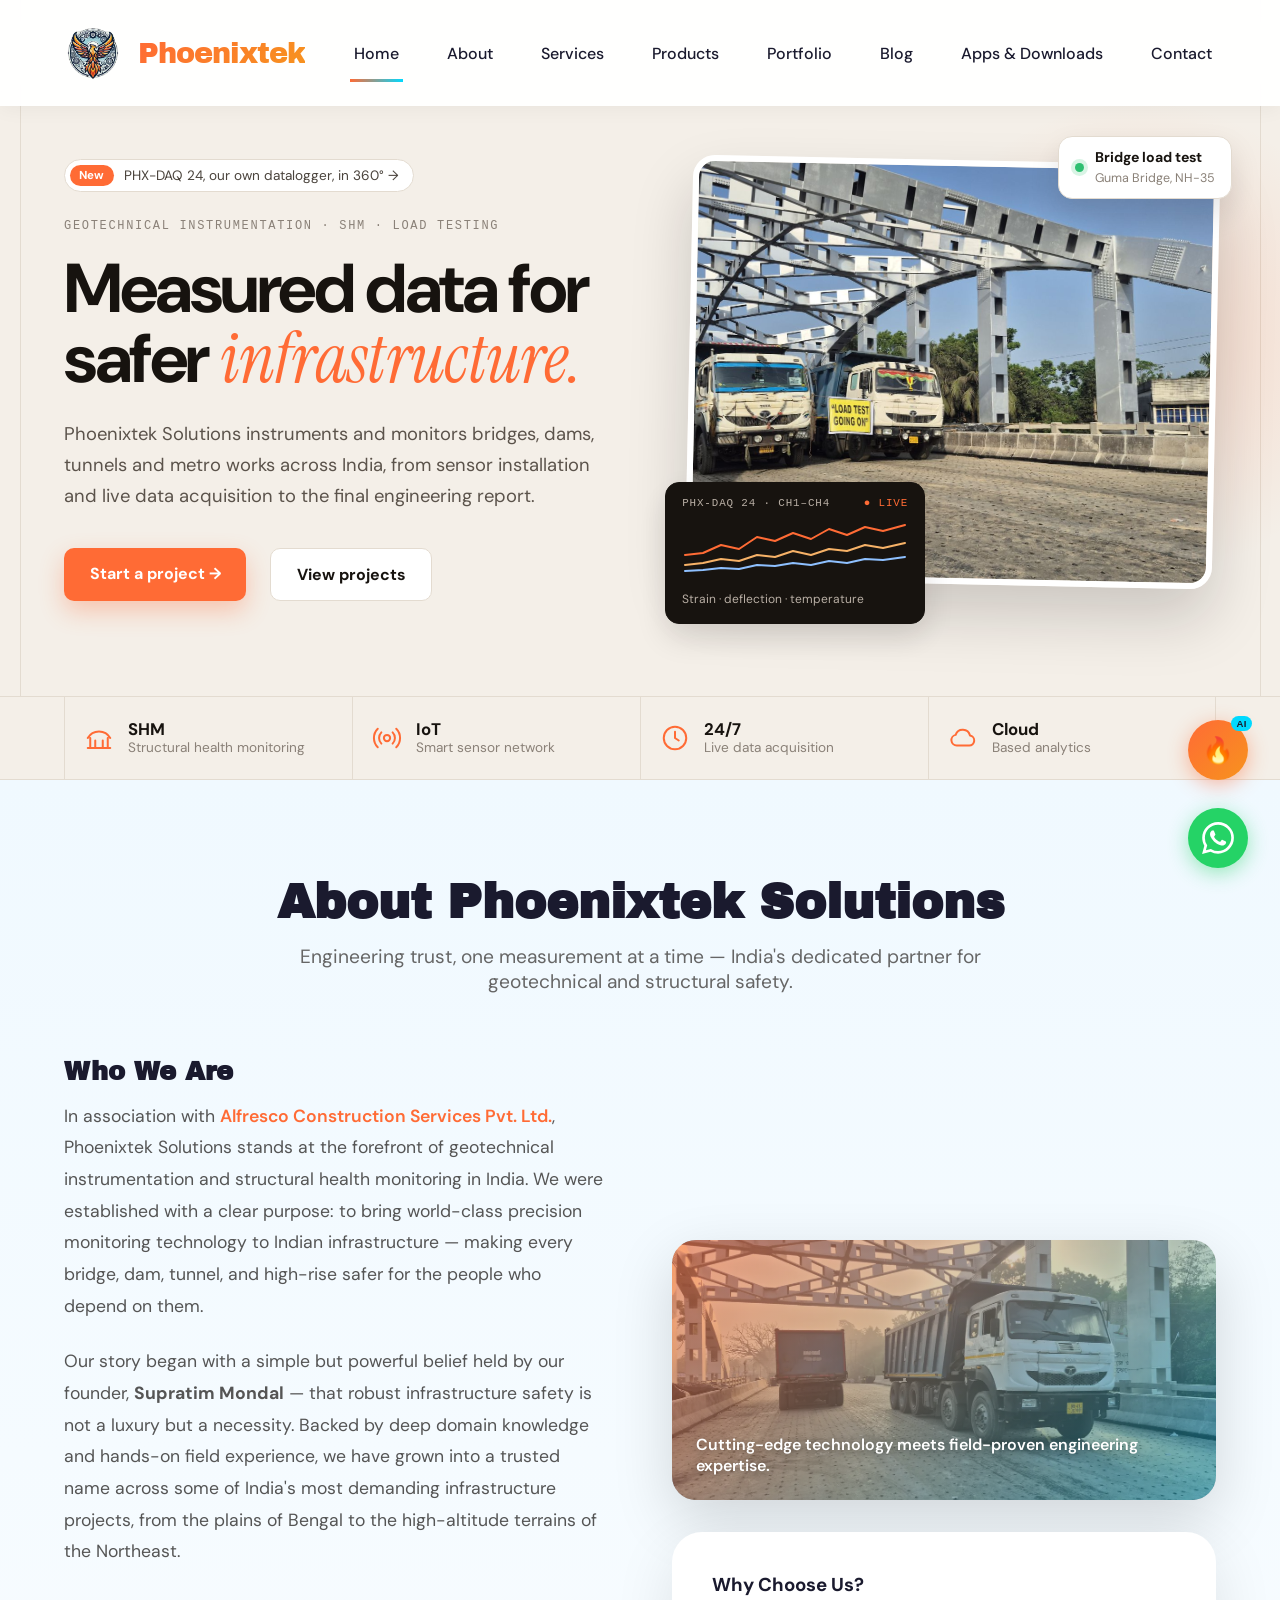
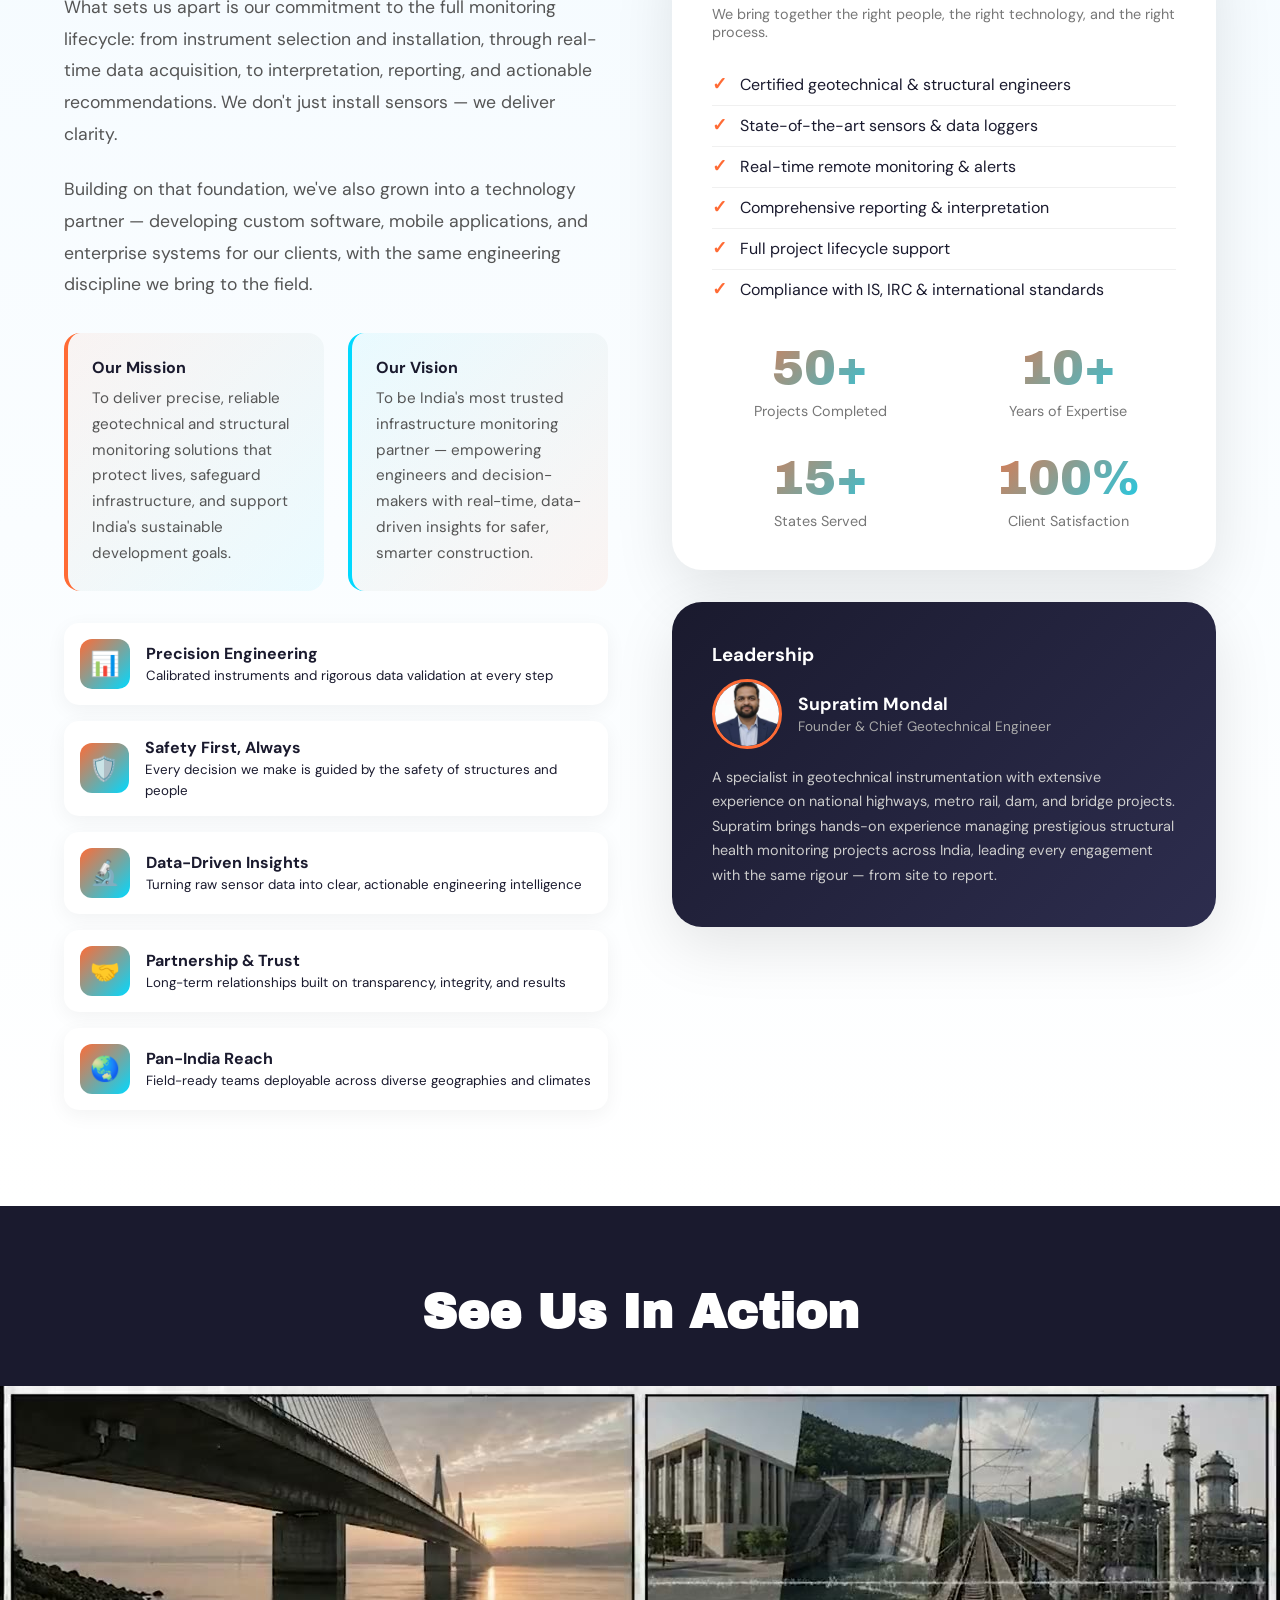
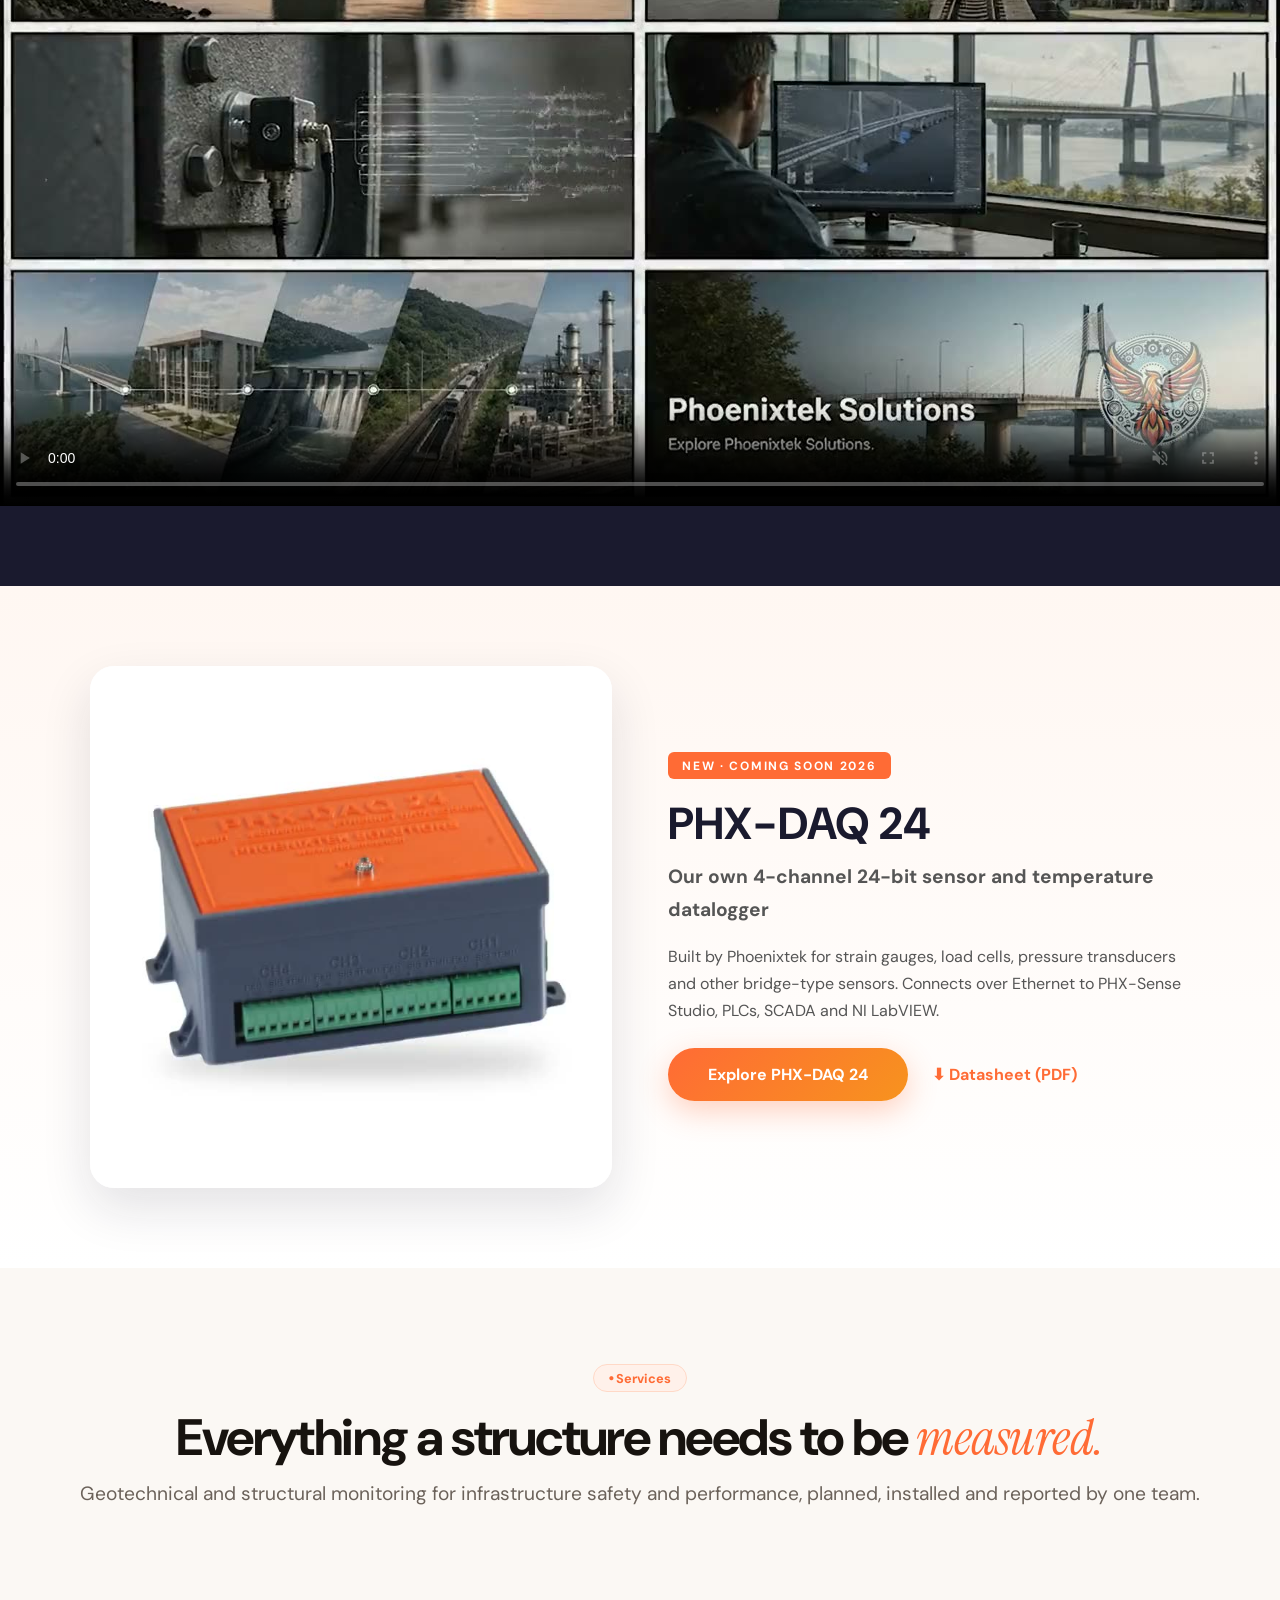
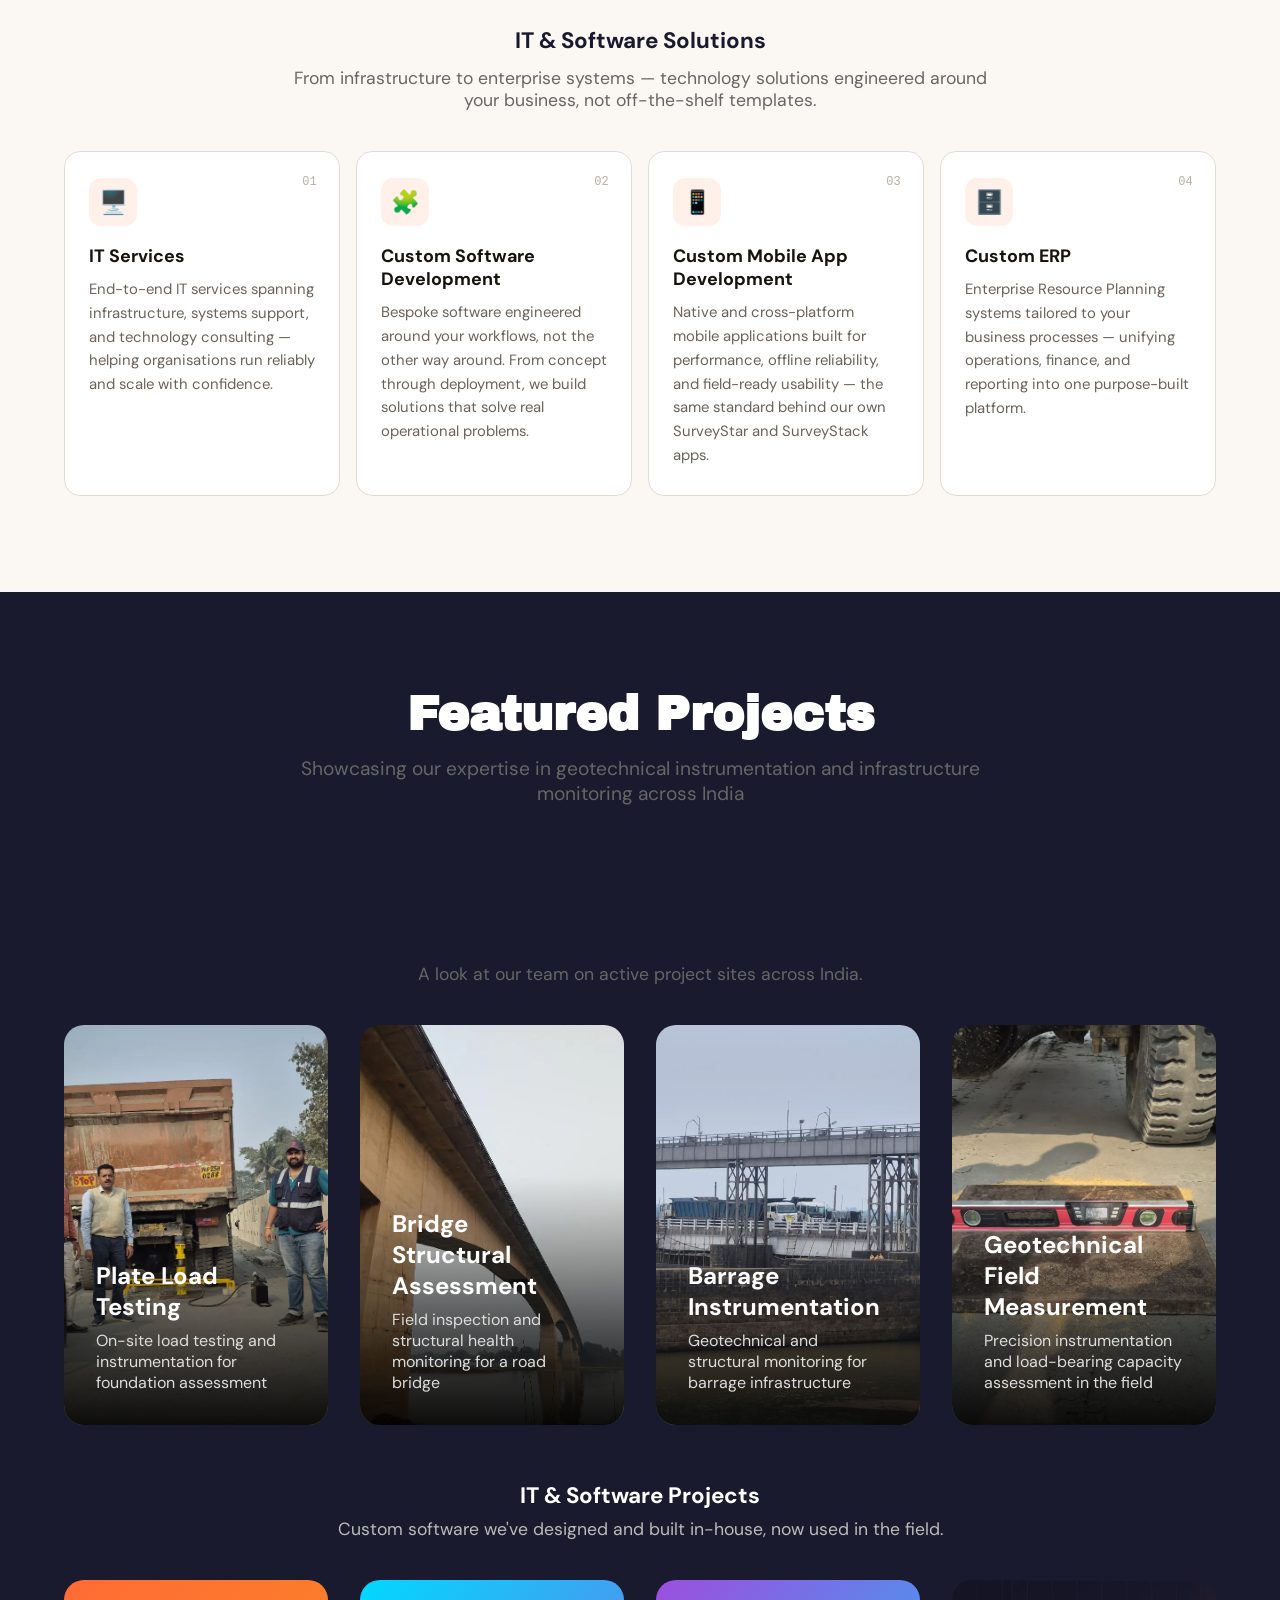
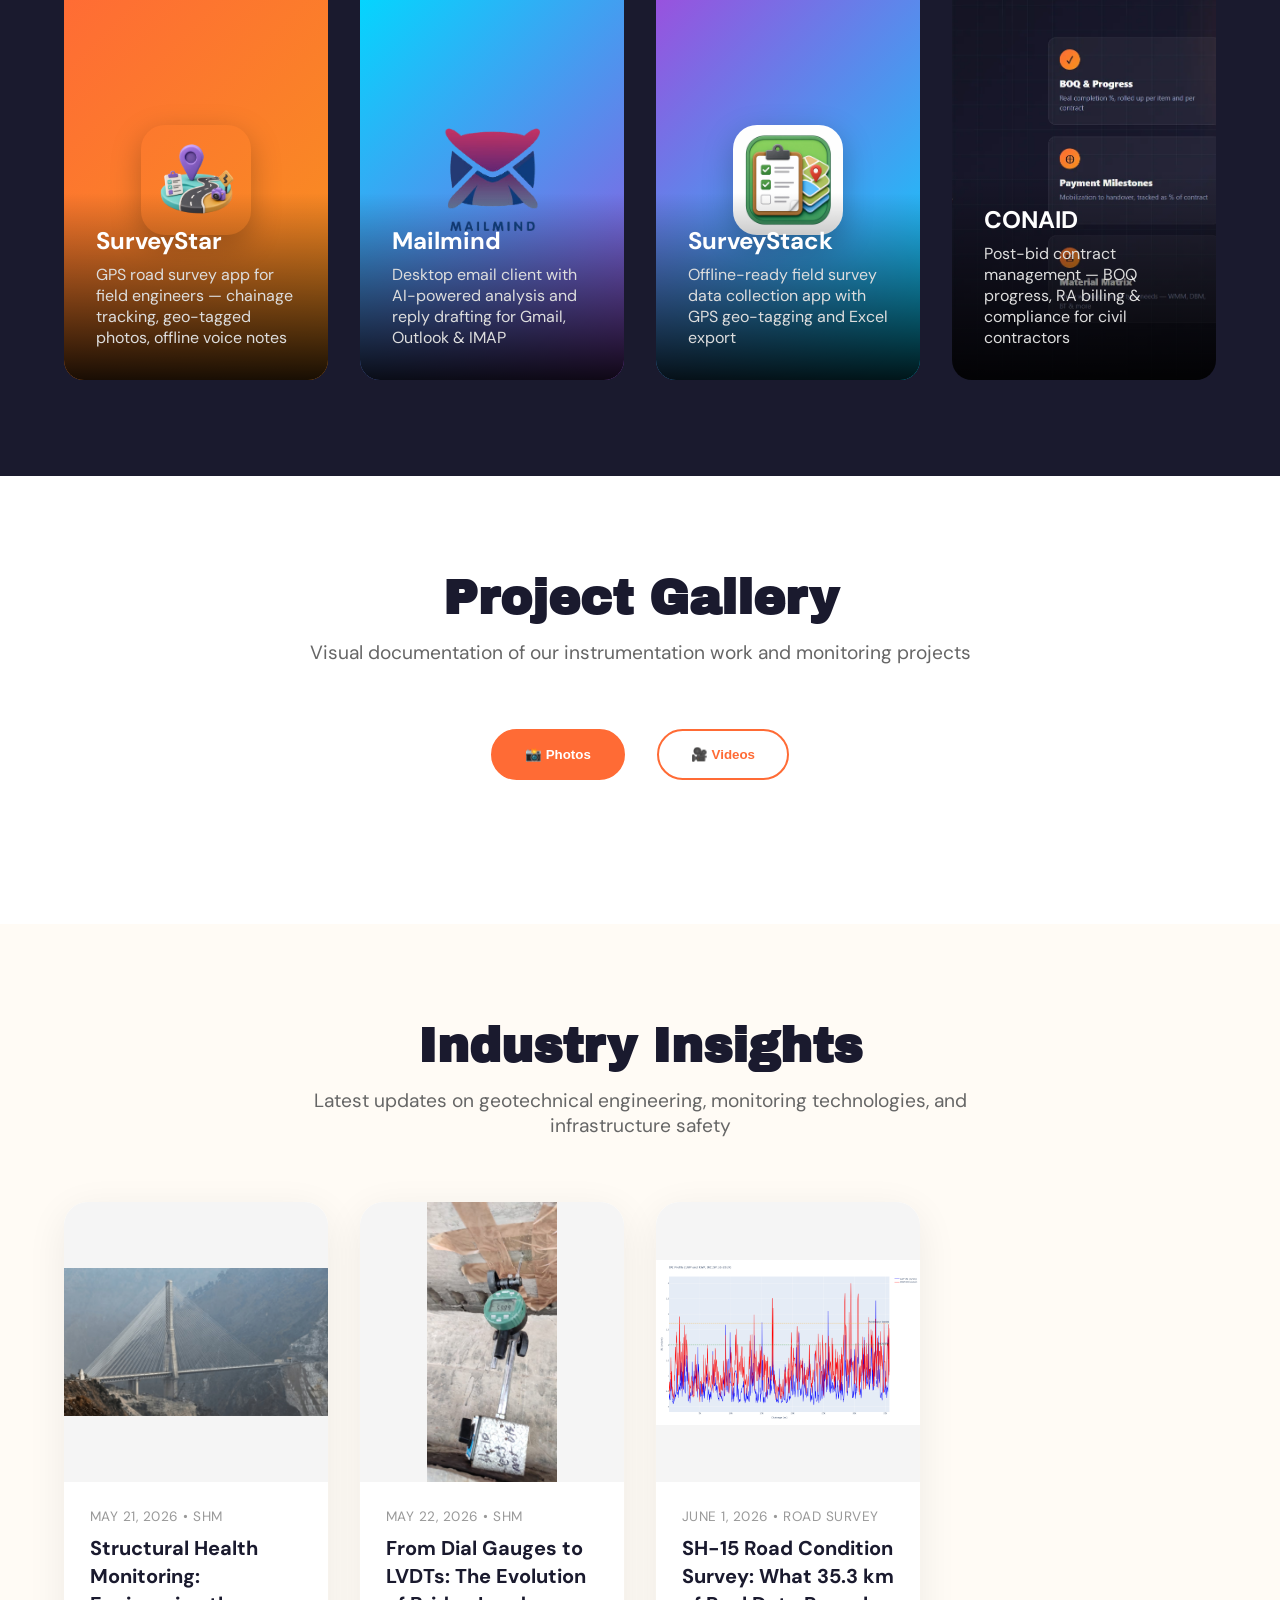
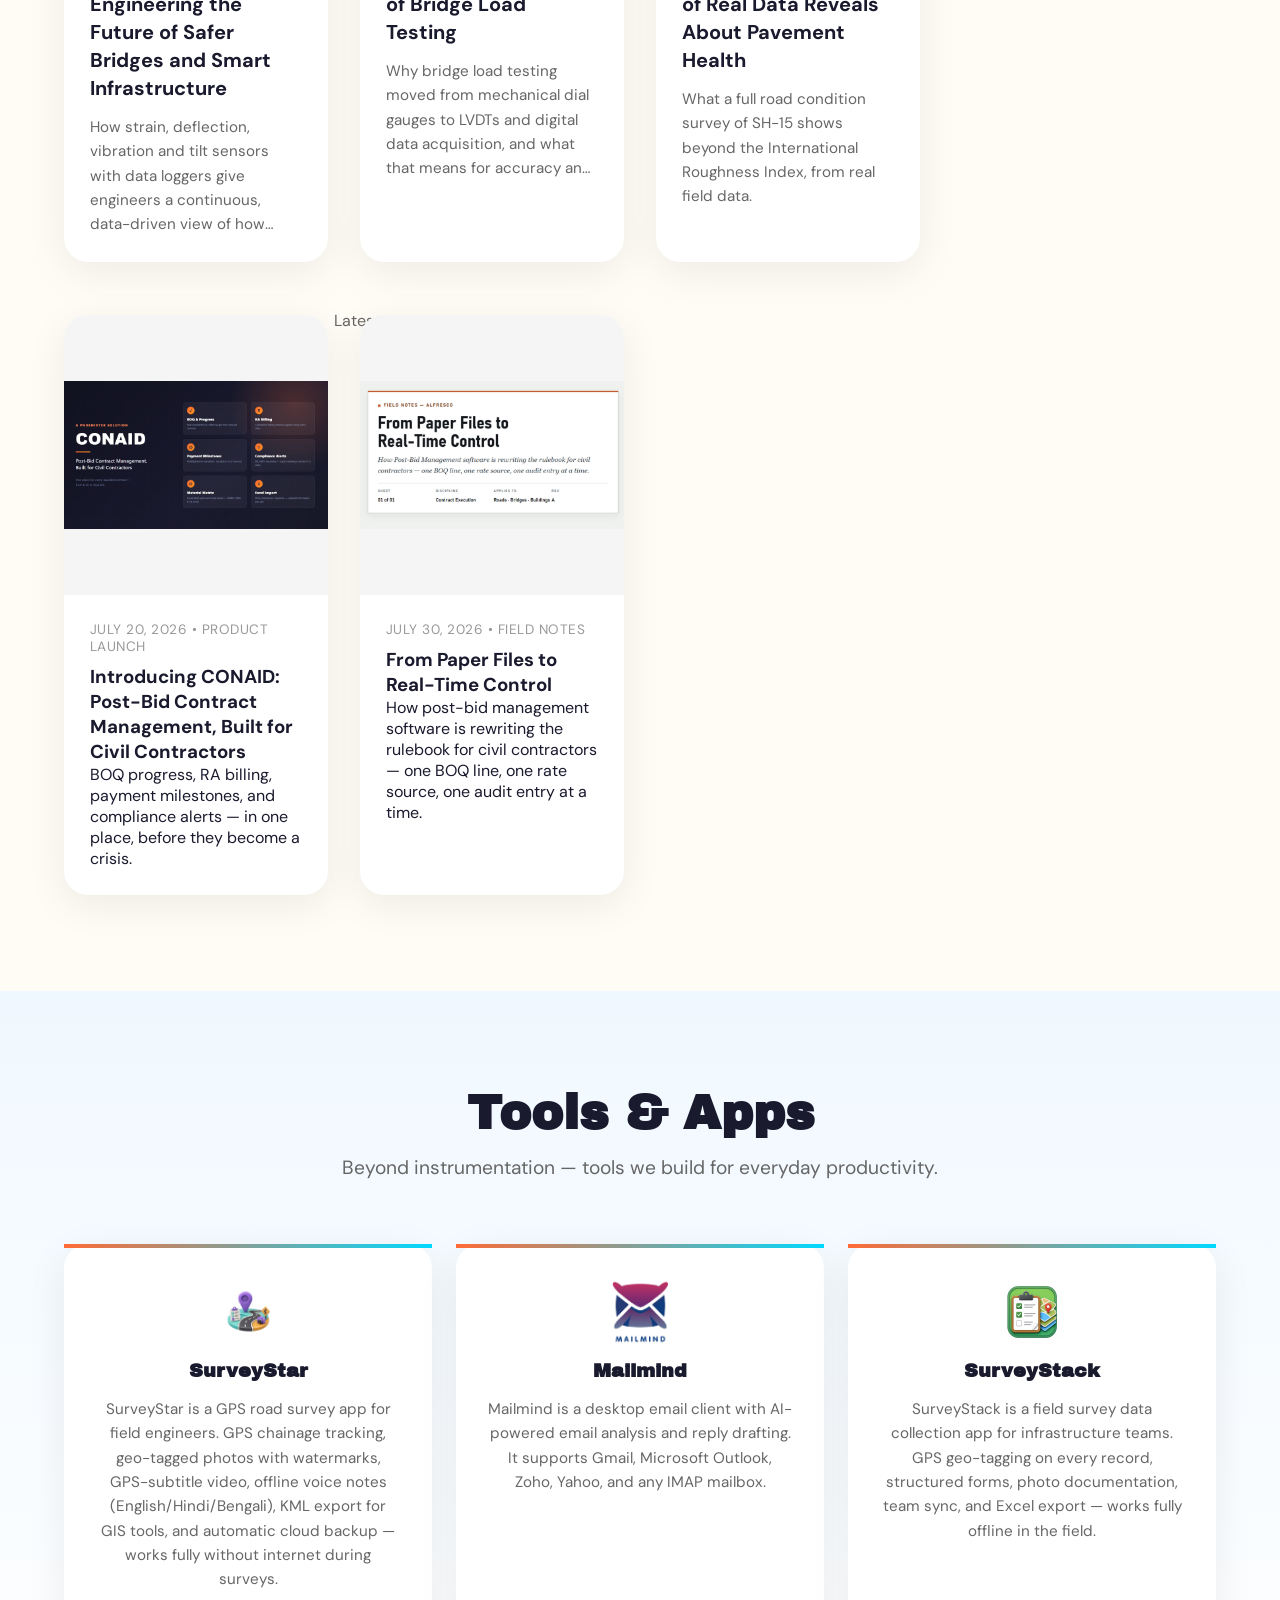
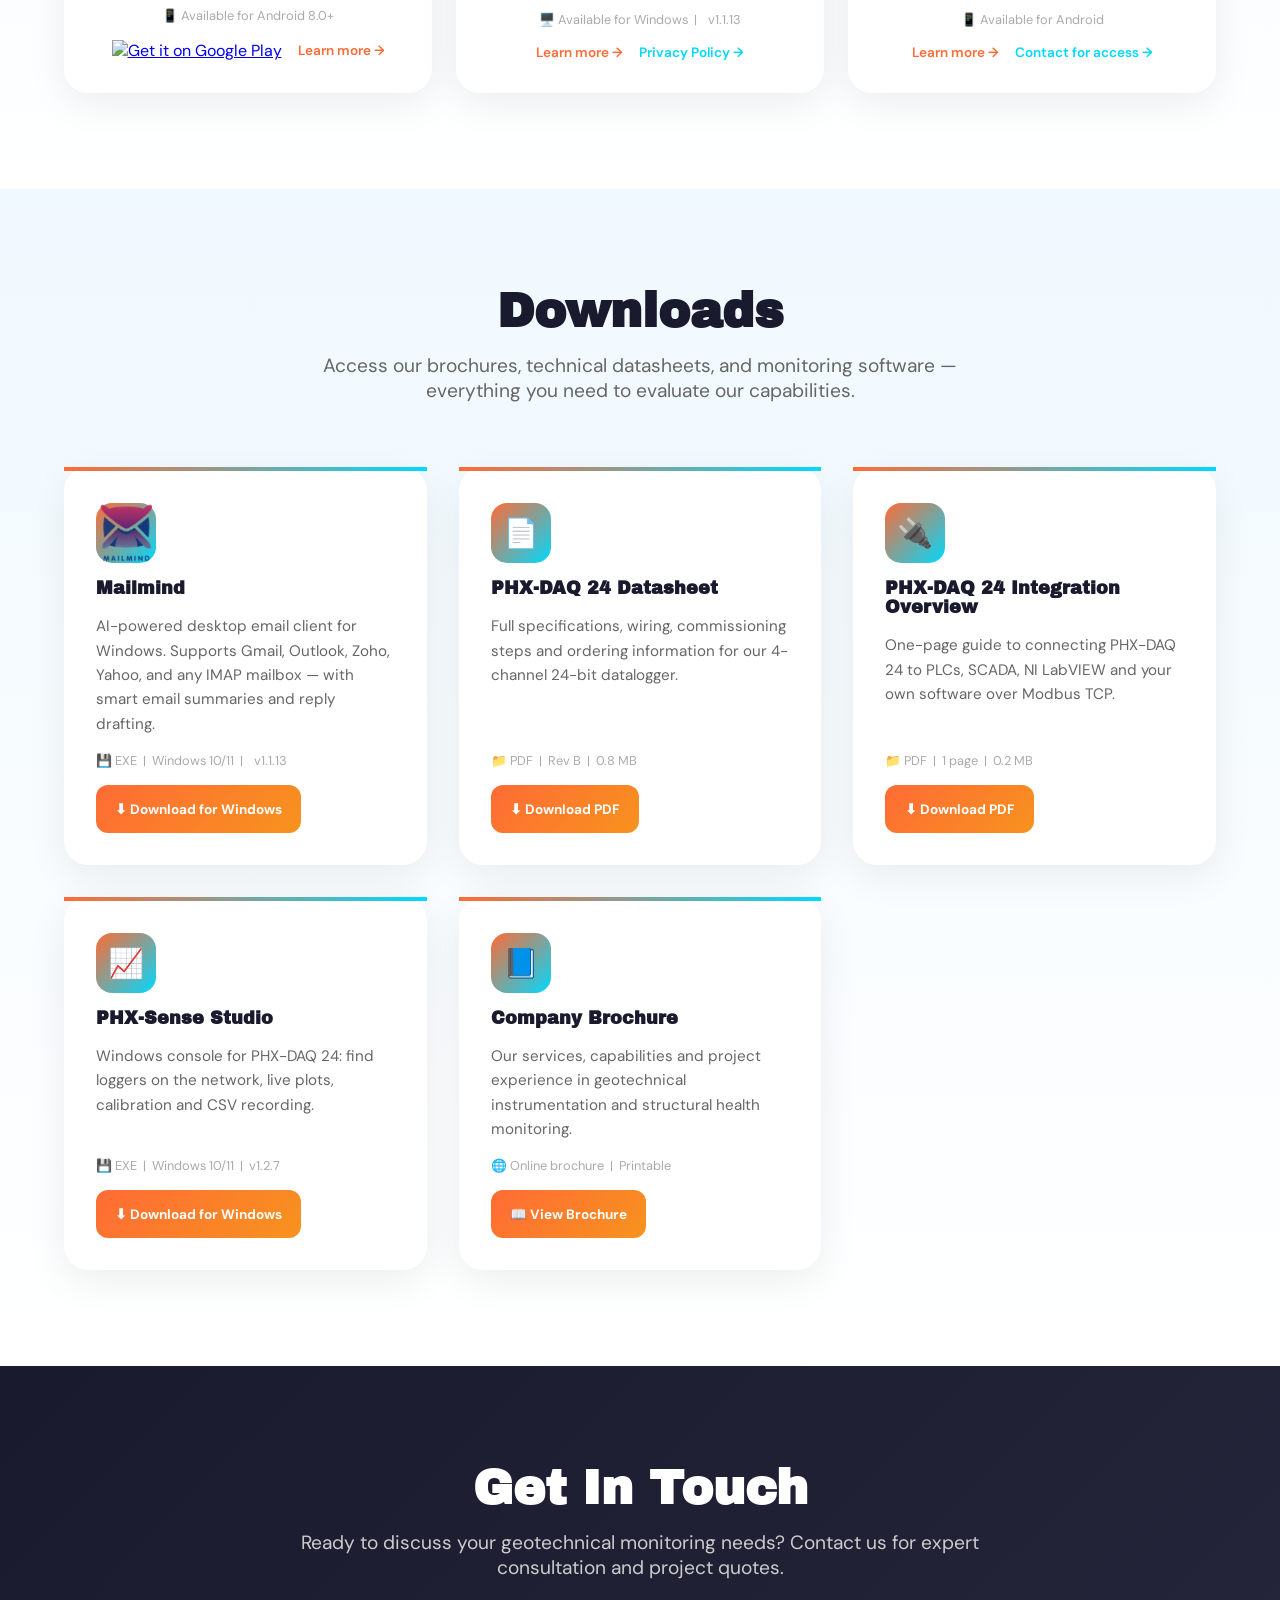
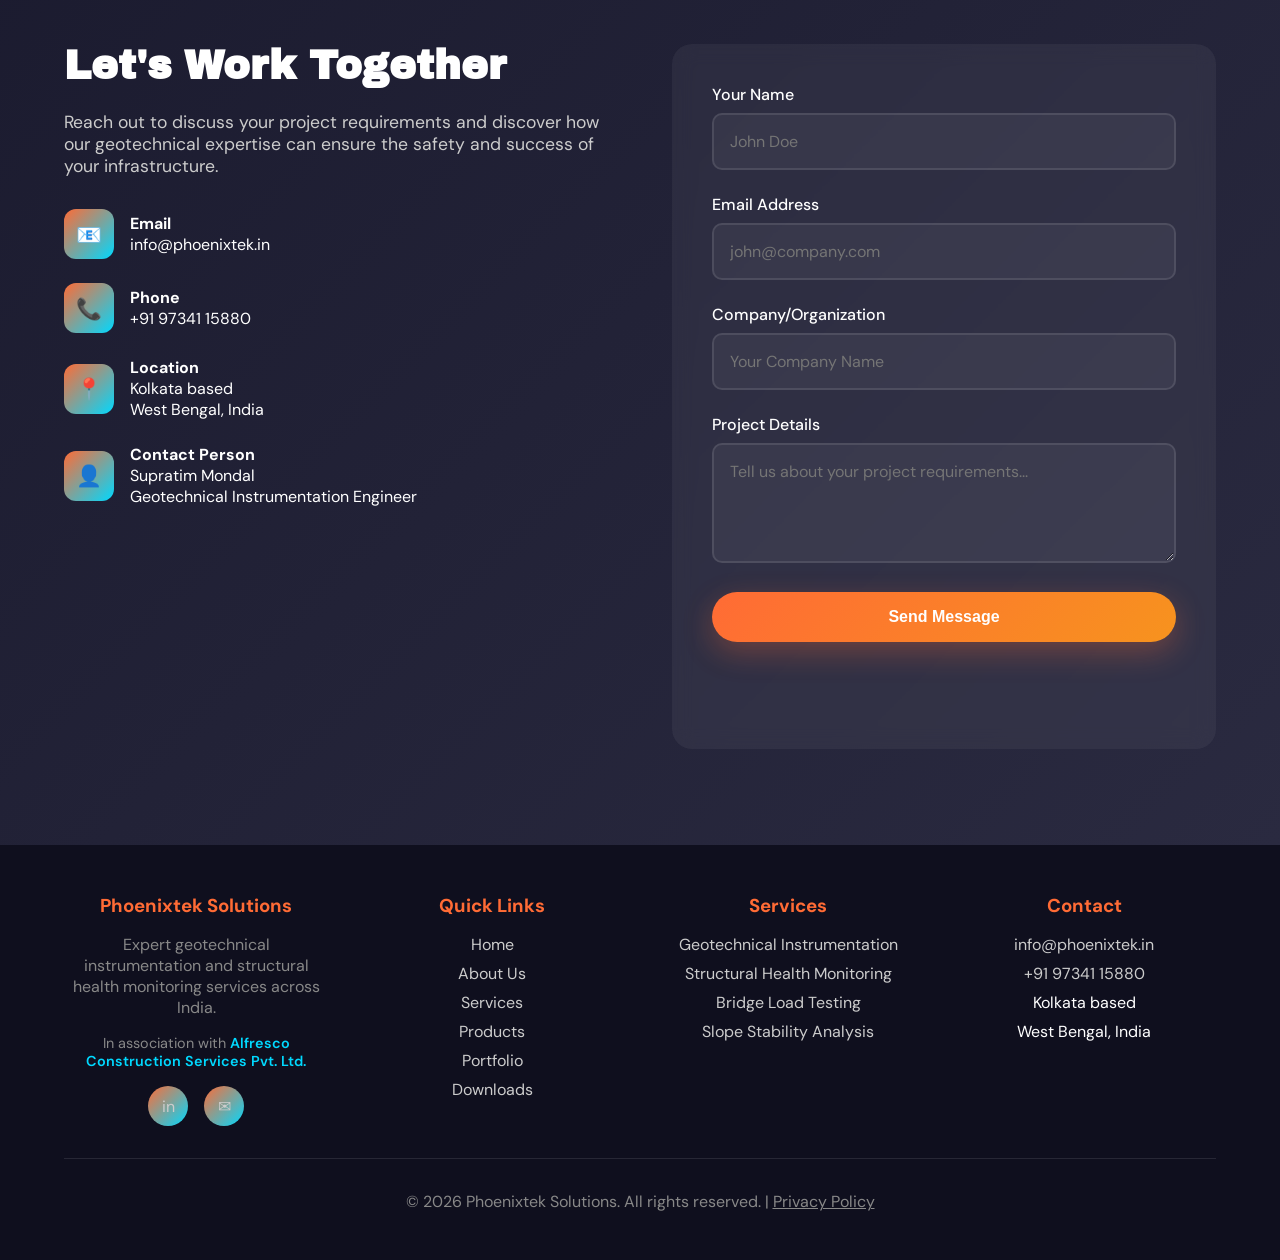
==== index.html @ 7f7ce963 "Redesign homepage hero, trust strip and services (warm drafting-sheet look) Co-Authored-By: Claude O" ====
<!DOCTYPE html>
<html lang="en">
<head>
    <meta charset="UTF-8">
    <meta name="viewport" content="width=device-width, initial-scale=1.0">
    <title>Phoenixtek Solutions | Structural Health Monitoring & Geotechnical Instrumentation, Kolkata</title>

    <!-- Favicon -->
    <link rel="icon" type="image/x-icon" href="favicon.ico">
    <link rel="icon" type="image/png" sizes="32x32" href="favicon-32x32.png">
    <link rel="icon" type="image/png" sizes="16x16" href="favicon-16x16.png">
    <link rel="apple-touch-icon" sizes="180x180" href="apple-touch-icon.png">
    <link rel="manifest" href="site.webmanifest">
    <meta name="theme-color" content="#FF6B35">

    <!-- SEO: Core -->
    <meta name="description" content="Phoenixtek Solutions — geotechnical instrumentation, structural health monitoring, bridge load testing & metro rail monitoring across India. West Bengal-based.">
    <meta name="keywords" content="geotechnical instrumentation, structural health monitoring, SHM, bridge load testing, metro rail monitoring, geotechnical services India, bridge monitoring West Bengal, instrumentation company India, Phoenixtek Solutions">
    <meta name="author" content="Phoenixtek Solutions">
    <meta name="robots" content="index, follow">
    <link rel="canonical" href="https://phoenixtek.in/">

    <!-- SEO: Geo (Local Business) -->
    <meta name="geo.region" content="IN-WB">
    <meta name="geo.placename" content="Diamond Harbour, West Bengal, India">

    <!-- SEO: Open Graph (WhatsApp, Facebook, LinkedIn previews) -->
    <meta property="og:type" content="website">
    <meta property="og:title" content="Phoenixtek Solutions - Geotechnical Instrumentation & Structural Health Monitoring">
    <meta property="og:description" content="Expert geotechnical instrumentation and structural health monitoring services for bridges, metro rails, and infrastructure across India.">
    <meta property="og:url" content="https://phoenixtek.in/">
    <meta property="og:image" content="https://phoenixtek.in/images/og-home.jpg">
    <meta property="og:image:width" content="1200">
    <meta property="og:image:height" content="630">
    <meta property="og:locale" content="en_IN">
    <meta property="og:site_name" content="Phoenixtek Solutions">

    <!-- SEO: Twitter Card -->
    <meta name="twitter:card" content="summary_large_image">
    <meta name="twitter:title" content="Phoenixtek Solutions - Geotechnical & Structural Monitoring">
    <meta name="twitter:description" content="Expert geotechnical instrumentation and structural health monitoring services across India.">
    <meta name="twitter:image" content="https://phoenixtek.in/images/og-home.jpg">

    <!-- SEO: Schema.org Local Business (Google Knowledge Panel) -->
    <script type="application/ld+json">
    {
      "@context": "https://schema.org",
      "@type": "ProfessionalService",
      "name": "Phoenixtek Solutions",
      "description": "Geotechnical instrumentation and structural health monitoring services for bridges, metro rails, and civil infrastructure.",
      "url": "https://phoenixtek.in",
      "logo": "https://phoenixtek.in/logo.webp",
      "email": "info@phoenixtek.in",
      "telephone": "+91-97341-15880",
      "address": {
        "@type": "PostalAddress",
        "streetAddress": "Newtown",
        "addressLocality": "Diamond Harbour",
        "postalCode": "743331",
        "addressRegion": "West Bengal",
        "addressCountry": "IN"
      },
      "areaServed": "India",
      "serviceType": ["Geotechnical Instrumentation", "Structural Health Monitoring", "Bridge Load Testing", "Metro Rail Monitoring"]
    }
    </script>

    <!-- Google Analytics -->
    <script async src="https://www.googletagmanager.com/gtag/js?id=G-LQZZ7DFTHG"></script>
    <script>
        window.dataLayer = window.dataLayer || [];
        function gtag(){dataLayer.push(arguments);}
        gtag('js', new Date());
        gtag('config', 'G-LQZZ7DFTHG');
    </script>

    <link rel="preconnect" href="https://fonts.googleapis.com">
    <link rel="preconnect" href="https://fonts.gstatic.com" crossorigin>
    <link href="https://fonts.googleapis.com/css2?family=Archivo+Black&family=DM+Sans:wght@400;500;700&family=Instrument+Serif:ital@1&display=swap" rel="stylesheet">
    <style>
        * {
            margin: 0;
            padding: 0;
            box-sizing: border-box;
        }

        :root {
            --primary: #FF6B35;
            --secondary: #F7931E;
            --accent: #00D9FF;
            --dark: #1A1A2E;
            --light: #FFFFFF;
            --purple: #9D4EDD;
            --green: #06FFA5;
        }

        body {
            font-family: 'DM Sans', sans-serif;
            color: var(--dark);
            overflow-x: hidden;
            background: var(--light);
        }

        /* Navigation */
        nav {
            position: fixed;
            top: 0;
            width: 100%;
            background: rgba(255, 255, 255, 0.95);
            backdrop-filter: blur(10px);
            z-index: 1000;
            padding: 1.5rem 5%;
            box-shadow: 0 2px 20px rgba(0, 0, 0, 0.05);
            animation: slideDown 0.6s ease;
        }

        @keyframes slideDown {
            from {
                transform: translateY(-100%);
                opacity: 0;
            }
            to {
                transform: translateY(0);
                opacity: 1;
            }
        }

        nav .container {
            max-width: 1400px;
            margin: 0 auto;
            display: flex;
            justify-content: space-between;
            align-items: center;
        }

        .logo-container {
            display: flex;
            align-items: center;
            gap: 1rem;
        }

        .logo-img {
            width: 58px;
            height: 58px;
            border-radius: 0;
            object-fit: contain;
            animation: logo-fire 2.4s ease-in-out infinite alternate;
        }
        @keyframes logo-fire {
            from {
                filter: drop-shadow(0 0 6px rgba(255,100,20,0.9))
                        drop-shadow(0 0 14px rgba(255,60,0,0.6))
                        drop-shadow(0 0 28px rgba(255,120,0,0.3));
            }
            to {
                filter: drop-shadow(0 0 10px rgba(255,140,30,1))
                        drop-shadow(0 0 24px rgba(255,80,0,0.8))
                        drop-shadow(0 0 48px rgba(255,160,0,0.45));
            }
        }

        .logo {
            font-family: 'Archivo Black', sans-serif;
            font-size: 1.8rem;
            background: linear-gradient(135deg, var(--primary), var(--secondary));
            -webkit-background-clip: text;
            -webkit-text-fill-color: transparent;
            background-clip: text;
            letter-spacing: -1px;
        }

        nav ul {
            list-style: none;
            display: flex;
            gap: 2.5rem;
        }

        nav a {
            text-decoration: none;
            color: var(--dark);
            font-weight: 500;
            position: relative;
            transition: color 0.3s;
            display: inline-flex;
            align-items: center;
            min-height: 48px;
            padding: 0 4px;
        }

        nav a::after {
            content: '';
            position: absolute;
            bottom: -5px;
            left: 0;
            width: 0;
            height: 3px;
            background: linear-gradient(90deg, var(--primary), var(--accent));
            transition: width 0.3s;
        }

        nav a:hover::after,
        nav a.active::after {
            width: 100%;
        }

        nav a:hover {
            color: var(--primary);
        }

        /* Hero Section */
        .hero {
            min-height: 100vh;
            display: flex;
            align-items: center;
            justify-content: center;
            background: linear-gradient(135deg, #FFE5E0 0%, #E0F7FF 50%, #F4E5FF 100%);
            position: relative;
            overflow: hidden;
            padding: 8rem 5% 4rem;
        }

        .hero::before {
            content: '';
            position: absolute;
            width: 600px;
            height: 600px;
            background: radial-gradient(circle, var(--accent) 0%, transparent 70%);
            top: -200px;
            right: -200px;
            opacity: 0.2;
            animation: float 8s ease-in-out infinite;
        }

        .hero::after {
            content: '';
            position: absolute;
            width: 400px;
            height: 400px;
            background: radial-gradient(circle, var(--purple) 0%, transparent 70%);
            bottom: -100px;
            left: -100px;
            opacity: 0.2;
            animation: float 6s ease-in-out infinite reverse;
        }

        @keyframes float {
            0%, 100% { transform: translate(0, 0) rotate(0deg); }
            50% { transform: translate(30px, 30px) rotate(180deg); }
        }

        .hero-content {
            max-width: 1400px;
            display: grid;
            grid-template-columns: 1.2fr 1fr;
            gap: 4rem;
            align-items: center;
            position: relative;
            z-index: 2;
        }

        .hero h1 {
            font-family: 'Archivo Black', sans-serif;
            font-size: 4.5rem;
            line-height: 1.1;
            margin-bottom: 1.5rem;
            animation: fadeInUp 0.8s ease 0.2s both;
        }

        .hero h1 .gradient-text {
            background: linear-gradient(135deg, var(--primary), var(--purple), var(--accent));
            -webkit-background-clip: text;
            -webkit-text-fill-color: transparent;
            background-clip: text;
        }

        @keyframes fadeInUp {
            from {
                opacity: 0;
                transform: translateY(30px);
            }
            to {
                opacity: 1;
                transform: translateY(0);
            }
        }

        .hero p {
            font-size: 1.3rem;
            line-height: 1.8;
            margin-bottom: 2.5rem;
            color: #555;
            animation: fadeInUp 0.8s ease 0.4s both;
        }

        .cta-buttons {
            display: flex;
            gap: 1.5rem;
            animation: fadeInUp 0.8s ease 0.6s both;
        }

        .btn {
            padding: 1rem 2.5rem;
            min-height: 48px;
            min-width: 48px;
            border: none;
            border-radius: 50px;
            font-weight: 700;
            font-size: 1rem;
            cursor: pointer;
            transition: all 0.3s;
            text-decoration: none;
            display: inline-block;
        }


        /* Featured product */
        .featured-product { max-width: 1100px; margin: 0 auto; display: grid; grid-template-columns: 1fr 1fr; gap: 3.5rem; align-items: center; }
        .fp-media { background: #fff; border-radius: 24px; overflow: hidden; box-shadow: 0 20px 50px rgba(26, 26, 46, 0.12); }
        .fp-media video { width: 100%; aspect-ratio: 1 / 1; display: block; object-fit: cover; }
        .fp-badge { display: inline-block; background: var(--primary); color: #fff; font-size: 0.75rem; font-weight: 700; letter-spacing: 0.14em; text-transform: uppercase; padding: 0.35rem 0.9rem; border-radius: 6px; }
        .fp-text h2 { font-size: 2.8rem; color: var(--dark); margin: 1rem 0 0.5rem; }
        .fp-sub { font-size: 1.2rem; font-weight: 700; color: var(--dark); margin-bottom: 1rem; }
        .fp-text p { color: #555; line-height: 1.7; margin-bottom: 1rem; }
        .fp-btns { display: flex; flex-wrap: wrap; align-items: center; gap: 1.5rem; margin-top: 1.5rem; }
        .fp-link { color: var(--primary); font-weight: 700; text-decoration: none; }
        .fp-link:hover { text-decoration: underline; }
        @media (max-width: 900px) {
            .featured-product { grid-template-columns: 1fr; gap: 2rem; }
            .fp-media { max-width: 480px; margin: 0 auto; width: 100%; }
            .fp-text h2 { font-size: 2.2rem; }
        }

        .btn-primary {
            background: linear-gradient(135deg, var(--primary), var(--secondary));
            color: var(--light);
            box-shadow: 0 10px 30px rgba(255, 107, 53, 0.3);
        }

        .btn-primary:hover {
            transform: translateY(-3px);
            box-shadow: 0 15px 40px rgba(255, 107, 53, 0.4);
        }

        .btn-secondary {
            background: transparent;
            color: var(--dark);
            border: 2px solid var(--dark);
        }

        .btn-secondary:hover {
            background: var(--dark);
            color: var(--light);
            transform: translateY(-3px);
        }

        .hero-visual {
            position: relative;
            animation: fadeInUp 0.8s ease 0.8s both;
        }

        .visual-card {
            background: white;
            padding: 2.5rem;
            border-radius: 30px;
            box-shadow: 0 20px 60px rgba(0, 0, 0, 0.1);
            position: relative;
        }

        .stats-grid {
            display: grid;
            grid-template-columns: 1fr 1fr;
            gap: 2rem;
            margin-top: 2rem;
        }

        .stat-item {
            text-align: center;
        }

        .stat-number {
            font-family: 'Archivo Black', sans-serif;
            font-size: 3rem;
            background: linear-gradient(135deg, var(--primary), var(--accent));
            -webkit-background-clip: text;
            -webkit-text-fill-color: transparent;
            background-clip: text;
        }

        .stat-label {
            color: #777;
            font-size: 0.9rem;
            margin-top: 0.5rem;
        }

        /* Section Styles */
        section {
            padding: 6rem 5%;
            max-width: 1400px;
            margin: 0 auto;
        }

        .section-title {
            font-family: 'Archivo Black', sans-serif;
            font-size: 3rem;
            margin-bottom: 3rem;
            text-align: center;
        }

        .section-subtitle {
            text-align: center;
            font-size: 1.2rem;
            color: #666;
            max-width: 700px;
            margin: -2rem auto 4rem;
        }

        /* Services Section */
        #services {
            background: linear-gradient(180deg, #FFFFFF 0%, #FFF5F0 100%);
        }

        .services-grid {
            display: grid;
            grid-template-columns: repeat(4, 1fr);
            gap: 2rem;
        }

        .service-card {
            background: white;
            padding: 2.5rem;
            border-radius: 25px;
            box-shadow: 0 10px 40px rgba(0, 0, 0, 0.05);
            transition: all 0.4s;
            position: relative;
            overflow: hidden;
        }

        .service-card::before {
            content: '';
            position: absolute;
            top: 0;
            left: 0;
            width: 100%;
            height: 5px;
            background: linear-gradient(90deg, var(--primary), var(--accent));
            transform: scaleX(0);
            transition: transform 0.4s;
        }

        .service-card:hover::before {
            transform: scaleX(1);
        }

        .service-card:hover {
            transform: translateY(-10px);
            box-shadow: 0 20px 60px rgba(0, 0, 0, 0.1);
        }

        .service-icon {
            width: 70px;
            height: 70px;
            background: linear-gradient(135deg, var(--primary), var(--secondary));
            border-radius: 20px;
            display: flex;
            align-items: center;
            justify-content: center;
            font-size: 2rem;
            margin-bottom: 1.5rem;
        }

        .service-card h3 {
            font-size: 1.5rem;
            margin-bottom: 1rem;
            color: var(--dark);
        }

        .service-card p {
            color: #666;
            line-height: 1.7;
        }


        /* Portfolio Section */
        #portfolio {
            background: var(--dark);
            color: var(--light);
        }

        .portfolio-grid {
            display: grid;
            grid-template-columns: repeat(4, 1fr);
            gap: 2rem;
        }

        .portfolio-item {
            position: relative;
            border-radius: 20px;
            overflow: hidden;
            height: 400px;
            cursor: pointer;
            transition: transform 0.4s;
        }

        .portfolio-item:hover {
            transform: scale(1.03);
        }

        .portfolio-bg {
            width: 100%;
            height: 100%;
            background: linear-gradient(135deg, var(--primary), var(--purple));
            position: relative;
        }

        .portfolio-item:nth-child(2) .portfolio-bg {
            background: linear-gradient(135deg, var(--accent), var(--green));
        }

        .portfolio-item:nth-child(3) .portfolio-bg {
            background: linear-gradient(135deg, var(--secondary), var(--primary));
        }

        .portfolio-item:nth-child(4) .portfolio-bg {
            background: linear-gradient(135deg, var(--purple), var(--accent));
        }

        .portfolio-overlay {
            position: absolute;
            bottom: 0;
            left: 0;
            right: 0;
            background: linear-gradient(to top, rgba(0, 0, 0, 0.9), transparent);
            padding: 2rem;
        }

        .portfolio-item h3 {
            font-size: 1.5rem;
            margin-bottom: 0.5rem;
        }

        .portfolio-item p {
            color: #ddd;
        }

        /* Slideshow Navigation */
        .slideshow-container {
            position: relative;
            width: 100%;
            height: 100%;
        }

        .slideshow-image {
            width: 100%;
            height: 100%;
            object-fit: cover;
            display: none;
            position: absolute;
            top: 0;
            left: 0;
        }

        .slideshow-image.active {
            display: block;
        }

        .slideshow-arrow {
            position: absolute;
            top: 50%;
            transform: translateY(-50%);
            background: rgba(255, 255, 255, 0.9);
            color: var(--dark);
            border: none;
            width: 40px;
            height: 40px;
            border-radius: 50%;
            cursor: pointer;
            font-size: 1.2rem;
            display: flex;
            align-items: center;
            justify-content: center;
            z-index: 10;
            transition: all 0.3s;
            opacity: 0;
        }

        .portfolio-item:hover .slideshow-arrow {
            opacity: 1;
        }

        .slideshow-arrow:hover {
            background: white;
            transform: translateY(-50%) scale(1.1);
        }

        .slideshow-arrow.prev {
            left: 10px;
        }

        .slideshow-arrow.next {
            right: 10px;
        }

        .slideshow-counter {
            position: absolute;
            bottom: 80px;
            right: 20px;
            background: rgba(0, 0, 0, 0.7);
            color: white;
            padding: 0.5rem 1rem;
            border-radius: 20px;
            font-size: 0.9rem;
            z-index: 10;
        }

        /* About Section */
        #about {
            background: linear-gradient(180deg, #F0F9FF 0%, #FFFFFF 100%);
        }

        .about-content {
            display: grid;
            grid-template-columns: 1fr 1fr;
            gap: 4rem;
            align-items: center;
        }

        .about-text h2 {
            font-family: 'Archivo Black', sans-serif;
            font-size: 2.5rem;
            margin-bottom: 1.5rem;
        }

        .about-text p {
            font-size: 1.1rem;
            line-height: 1.8;
            color: #555;
            margin-bottom: 1.5rem;
        }

        .values-list {
            display: grid;
            gap: 1rem;
            margin-top: 2rem;
        }

        .value-item {
            display: flex;
            align-items: center;
            gap: 1rem;
            padding: 1rem;
            background: white;
            border-radius: 15px;
            box-shadow: 0 5px 20px rgba(0, 0, 0, 0.05);
        }

        .value-icon {
            width: 50px;
            height: 50px;
            background: linear-gradient(135deg, var(--primary), var(--accent));
            border-radius: 12px;
            display: flex;
            align-items: center;
            justify-content: center;
            font-size: 1.5rem;
        }

        /* Blog Section */
        #blog { background: #FFFBF5; }

        .blog-grid {
            display: grid;
            grid-template-columns: repeat(auto-fill, minmax(240px, 1fr));
            gap: 2rem;
        }

        /* Belt-and-suspenders cap: auto-fill (not auto-fit) already keeps
           empty trailing tracks reserved instead of collapsing them, so a
           short last row doesn't stretch — this just bounds card width if
           a track ever ends up wider than a comfortable card size. */
        .blog-grid > * {
            max-width: 400px;
            width: 100%;
            margin: 0 auto;
        }

        .blog-card {
            background: white;
            border-radius: 24px;
            overflow: hidden;
            box-shadow: 0 10px 40px rgba(0,0,0,0.07);
            transition: transform 0.3s, box-shadow 0.3s;
            cursor: pointer;
            position: relative;
        }

        .blog-card:hover {
            transform: translateY(-8px);
            box-shadow: 0 20px 60px rgba(0,0,0,0.13);
        }

        .blog-image-wrap {
            position: relative;
            width: 100%;
            height: 280px;
            overflow: hidden;
            background: linear-gradient(135deg, var(--accent), var(--purple));
        }

        .blog-image-wrap img {
            width: 100%;
            height: 100%;
            object-fit: contain;
            background: #f5f5f5;
            display: block;
        }

        .blog-image-wrap .blog-gradient {
            width: 100%;
            height: 100%;
        }

        .blog-read-overlay {
            position: absolute;
            inset: 0;
            background: rgba(26,26,46,0.55);
            display: flex;
            align-items: center;
            justify-content: center;
            opacity: 0;
            transition: opacity 0.3s;
        }

        .blog-card:hover .blog-read-overlay { opacity: 1; }

        .blog-read-overlay span {
            color: white;
            font-weight: 700;
            font-size: 1.1rem;
            background: var(--primary);
            padding: 0.7rem 1.8rem;
            border-radius: 50px;
        }

        .blog-content { padding: 1.6rem; }

        .blog-meta {
            color: #999;
            font-size: 0.85rem;
            margin-bottom: 0.6rem;
            text-transform: uppercase;
            letter-spacing: 0.5px;
        }

        .blog-card h3 {
            font-size: 1.25rem;
            margin-bottom: 0.8rem;
            color: var(--dark);
            line-height: 1.4;
        }

        .blog-card p {
            color: #666;
            line-height: 1.6;
            font-size: 0.95rem;
            display: -webkit-box;
            -webkit-line-clamp: 5;
            -webkit-box-orient: vertical;
            overflow: hidden;
        }

        .read-more {
            color: var(--primary);
            font-weight: 700;
            text-decoration: none;
            display: inline-flex;
            align-items: center;
            gap: 0.5rem;
            min-height: 48px;
            padding: 0 4px;
        }

        /* Blog Modal */
        .blog-modal-overlay {
            display: none;
            position: fixed;
            inset: 0;
            background: rgba(0,0,0,0.75);
            z-index: 2000;
            align-items: center;
            justify-content: center;
            padding: 2rem;
            backdrop-filter: blur(6px);
        }

        .blog-modal-overlay.open { display: flex; }

        .blog-modal-box {
            background: white;
            border-radius: 28px;
            max-width: 760px;
            width: 100%;
            max-height: 90vh;
            overflow-y: auto;
            position: relative;
            box-shadow: 0 40px 100px rgba(0,0,0,0.3);
            animation: modalIn 0.3s ease;
        }

        @keyframes modalIn {
            from { opacity: 0; transform: scale(0.93) translateY(20px); }
            to   { opacity: 1; transform: scale(1) translateY(0); }
        }

        .blog-modal-img {
            width: 100%;
            height: 320px;
            object-fit: contain;
            background: #f5f5f5;
            border-radius: 28px 28px 0 0;
            display: block;
        }

        .blog-modal-img-gradient {
            width: 100%;
            height: 320px;
            border-radius: 28px 28px 0 0;
        }

        /* Blog modal image slideshow */
        .bms-wrap {
            position: relative;
            width: 100%;
            height: 320px;
            border-radius: 28px 28px 0 0;
            overflow: hidden;
            background: #f5f5f5;
        }

        .bms-slide {
            display: none;
            width: 100%;
            height: 100%;
            object-fit: contain;
            background: #f5f5f5;
        }

        .bms-slide.active { display: block; }

        .bms-btn {
            position: absolute;
            top: 50%;
            transform: translateY(-50%);
            background: rgba(255,255,255,0.92);
            border: none;
            width: 40px;
            height: 40px;
            border-radius: 50%;
            cursor: pointer;
            font-size: 1.4rem;
            display: flex;
            align-items: center;
            justify-content: center;
            box-shadow: 0 2px 10px rgba(0,0,0,0.15);
            transition: background 0.2s;
            z-index: 5;
        }

        .bms-btn:hover { background: white; }
        .bms-prev { left: 12px; }
        .bms-next { right: 12px; }

        .bms-counter {
            position: absolute;
            bottom: 10px;
            right: 14px;
            background: rgba(0,0,0,0.6);
            color: white;
            padding: 4px 12px;
            border-radius: 20px;
            font-size: 0.85rem;
        }

        @media (max-width: 600px) {
            .bms-wrap { height: 200px; }
        }

        .blog-modal-body { padding: 2.5rem; }

        .blog-modal-meta {
            color: #999;
            font-size: 0.85rem;
            text-transform: uppercase;
            letter-spacing: 0.5px;
            margin-bottom: 0.8rem;
        }

        .blog-modal-body h2 {
            font-family: 'Archivo Black', sans-serif;
            font-size: 2rem;
            margin-bottom: 1.5rem;
            color: var(--dark);
            line-height: 1.3;
        }

        .blog-modal-text {
            color: #444;
            line-height: 1.9;
            font-size: 1.05rem;
            white-space: pre-line;
        }

        .blog-copy-btn {
            display: inline-flex;
            align-items: center;
            gap: 0.5rem;
            margin-top: 1.5rem;
            margin-right: 1rem;
            padding: 0.75rem 1.6rem;
            background: #f0f0f0;
            color: var(--dark);
            border: none;
            border-radius: 50px;
            font-weight: 600;
            font-size: 0.95rem;
            cursor: pointer;
            transition: background 0.2s;
        }

        .blog-copy-btn:hover { background: #e0e0e0; }
        .blog-copy-btn.copied { background: #d4edda; color: #155724; }

        .blog-modal-close {
            position: absolute;
            top: 1.2rem;
            right: 1.2rem;
            width: 42px;
            height: 42px;
            background: rgba(0,0,0,0.55);
            border: none;
            border-radius: 50%;
            color: white;
            font-size: 1.4rem;
            cursor: pointer;
            display: flex;
            align-items: center;
            justify-content: center;
            z-index: 10;
            transition: background 0.2s;
        }

        .blog-modal-close:hover { background: var(--primary); }

        .blog-modal-link {
            display: inline-block;
            margin-top: 2rem;
            padding: 0.9rem 2.2rem;
            background: linear-gradient(135deg, var(--primary), var(--secondary));
            color: white;
            border-radius: 50px;
            font-weight: 700;
            text-decoration: none;
            transition: transform 0.2s;
        }

        .blog-modal-link:hover { transform: translateY(-2px); }

        @media (max-width: 600px) {
            .blog-modal-body h2 { font-size: 1.4rem; }
            .blog-modal-img, .blog-modal-img-gradient { height: 200px; }
        }

        /* Media Section */
        .media-tabs {
            display: flex;
            justify-content: center;
            gap: 2rem;
            margin-bottom: 3rem;
        }

        .tab-btn {
            padding: 1rem 2rem;
            background: transparent;
            border: 2px solid var(--primary);
            border-radius: 50px;
            font-weight: 700;
            cursor: pointer;
            transition: all 0.3s;
            color: var(--primary);
        }

        .tab-btn.active {
            background: var(--primary);
            color: white;
        }

        .media-grid {
            display: grid;
            grid-template-columns: repeat(auto-fit, minmax(280px, 1fr));
            gap: 1.5rem;
        }

        .media-item {
            position: relative;
            border-radius: 15px;
            overflow: hidden;
            height: 300px;
            background: linear-gradient(135deg, var(--primary), var(--purple));
            cursor: pointer;
            transition: transform 0.3s;
        }

        .media-item:hover {
            transform: scale(1.05);
        }

        .media-item::after {
            content: '▶';
            position: absolute;
            top: 50%;
            left: 50%;
            transform: translate(-50%, -50%);
            font-size: 3rem;
            color: white;
            opacity: 0.8;
        }

        .tab-content {
            display: none;
        }

        .tab-content.active {
            display: block;
        }

        /* Contact Section */
        #contact {
            background: linear-gradient(135deg, var(--dark), #2A2A40);
            color: var(--light);
        }

        .contact-container {
            display: grid;
            grid-template-columns: 1fr 1fr;
            gap: 4rem;
        }

        .contact-info h2 {
            font-family: 'Archivo Black', sans-serif;
            font-size: 2.5rem;
            margin-bottom: 1.5rem;
        }

        .contact-info p {
            font-size: 1.1rem;
            margin-bottom: 2rem;
            color: #ccc;
        }

        .contact-details {
            display: grid;
            gap: 1.5rem;
        }

        .contact-item {
            display: flex;
            align-items: center;
            gap: 1rem;
        }

        .contact-icon {
            width: 50px;
            height: 50px;
            background: linear-gradient(135deg, var(--primary), var(--accent));
            border-radius: 12px;
            display: flex;
            align-items: center;
            justify-content: center;
            font-size: 1.3rem;
        }

        .contact-form {
            background: rgba(255, 255, 255, 0.05);
            padding: 2.5rem;
            border-radius: 20px;
            backdrop-filter: blur(10px);
        }

        .form-group {
            margin-bottom: 1.5rem;
        }

        .form-group label {
            display: block;
            margin-bottom: 0.5rem;
            font-weight: 500;
        }

        .form-group input,
        .form-group textarea {
            width: 100%;
            padding: 1rem;
            border: 2px solid rgba(255, 255, 255, 0.1);
            border-radius: 10px;
            background: rgba(255, 255, 255, 0.05);
            color: var(--light);
            font-family: 'DM Sans', sans-serif;
            font-size: 1rem;
        }

        .form-group textarea {
            resize: vertical;
            min-height: 120px;
        }

        .form-group input:focus,
        .form-group textarea:focus {
            outline: none;
            border-color: var(--accent);
        }

        /* Footer */
        footer {
            background: #0F0F1E;
            color: var(--light);
            padding: 3rem 5%;
            text-align: center;
        }

        .footer-content {
            max-width: 1400px;
            margin: 0 auto;
            display: grid;
            grid-template-columns: repeat(auto-fit, minmax(250px, 1fr));
            gap: 2rem;
            margin-bottom: 2rem;
        }

        .footer-section h3 {
            margin-bottom: 1rem;
            color: var(--primary);
        }

        .footer-section ul {
            list-style: none;
        }

        .footer-section ul li {
            margin-bottom: 0.5rem;
        }

        .footer-section a {
            color: #ccc;
            text-decoration: none;
            transition: color 0.3s;
        }

        .footer-section a:hover {
            color: var(--accent);
        }

        .social-links {
            display: flex;
            gap: 1rem;
            justify-content: center;
            margin-top: 1rem;
        }

        .social-icon {
            width: 40px;
            height: 40px;
            background: linear-gradient(135deg, var(--primary), var(--accent));
            border-radius: 50%;
            display: flex;
            align-items: center;
            justify-content: center;
            text-decoration: none;
            color: white;
            transition: transform 0.3s;
        }

        .social-icon:hover {
            transform: scale(1.1);
        }

        .copyright {
            border-top: 1px solid rgba(255, 255, 255, 0.1);
            padding-top: 2rem;
            color: #888;
        }

        /* Responsive */
        @media (max-width: 968px) {
            .hero-content,
            .about-content,
            .contact-container {
                grid-template-columns: 1fr;
            }

            .hero h1 {
                font-size: 3rem;
            }

            nav ul {
                gap: 1rem;
                font-size: 0.9rem;
            }

            .section-title {
                font-size: 2.5rem;
            }

            .services-grid,
            .portfolio-grid {
                grid-template-columns: repeat(2, 1fr);
            }

            .stats-grid {
                grid-template-columns: 1fr 1fr;
            }
        }

        @media (max-width: 600px) {
            .hero h1 {
                font-size: 2rem;
            }

            .section-title {
                font-size: 1.8rem;
            }

            .btn {
                padding: 0.9rem 1.5rem;
                font-size: 0.95rem;
            }

            .about-text h3 {
                font-size: 1.3rem;
            }

            .hero-cta {
                flex-direction: column;
                align-items: flex-start;
                gap: 1rem;
            }

            section {
                padding: 4rem 5%;
            }

            .services-grid,
            .portfolio-grid,
            .blog-grid {
                grid-template-columns: 1fr;
            }
        }


        /* Downloads Section */
        #downloads { background: linear-gradient(180deg, #F0F9FF 0%, #FFFFFF 100%); }

        .downloads-grid {
            display: grid;
            grid-template-columns: repeat(auto-fit, minmax(280px, 1fr));
            gap: 2rem;
            margin-top: 3rem;
        }

        .apps-grid {
            display: grid;
            grid-template-columns: repeat(3, 1fr);
            gap: 1.5rem;
        }

        @media (max-width: 968px) {
            .apps-grid {
                grid-template-columns: repeat(2, 1fr);
            }
        }

        @media (max-width: 600px) {
            .apps-grid {
                grid-template-columns: 1fr;
            }
        }

        .download-card {
            background: white;
            border-radius: 24px;
            padding: 2rem;
            box-shadow: 0 10px 40px rgba(0,0,0,0.07);
            display: flex;
            flex-direction: column;
            align-items: flex-start;
            gap: 1rem;
            transition: transform 0.3s, box-shadow 0.3s;
            border-top: 4px solid transparent;
            border-image: linear-gradient(90deg, var(--primary), var(--accent)) 1;
        }

        .download-card:hover {
            transform: translateY(-6px);
            box-shadow: 0 20px 60px rgba(0,0,0,0.12);
        }

        .download-icon {
            width: 60px;
            height: 60px;
            border-radius: 16px;
            background: linear-gradient(135deg, var(--primary), var(--accent));
            display: flex;
            align-items: center;
            justify-content: center;
            font-size: 1.8rem;
        }

        .download-card h3 {
            font-family: 'Archivo Black', sans-serif;
            font-size: 1.1rem;
            color: var(--dark);
            margin: 0;
        }

        .download-card p {
            font-size: 0.95rem;
            color: #666;
            line-height: 1.6;
            margin: 0;
            flex-grow: 1;
        }

        .download-meta {
            font-size: 0.8rem;
            color: #aaa;
            display: flex;
            align-items: center;
            gap: 0.5rem;
        }

        .download-btn {
            display: inline-flex;
            align-items: center;
            gap: 0.5rem;
            padding: 0.65rem 1.2rem;
            background: linear-gradient(135deg, var(--primary), var(--secondary));
            color: white;
            border-radius: 12px;
            text-decoration: none;
            font-weight: 700;
            font-size: 0.85rem;
            transition: all 0.3s;
            min-height: 48px;
            min-width: 48px;
            width: auto;
            align-self: flex-start;
        }

        .download-btn:hover {
            transform: translateY(-2px);
            box-shadow: 0 8px 25px rgba(255,107,53,0.35);
        }

        .download-btn.coming-soon {
            background: linear-gradient(135deg, #ccc, #aaa);
            cursor: not-allowed;
            pointer-events: none;
        }

        /* Scroll animations */
        .fade-in {
            opacity: 0;
            transform: translateY(30px);
            transition: opacity 0.6s, transform 0.6s;
        }

        .fade-in.visible {
            opacity: 1;
            transform: translateY(0);
        }

        /* Hamburger Menu */
        .hamburger {
            display: none;
            flex-direction: column;
            gap: 5px;
            cursor: pointer;
            padding: 5px;
            background: none;
            border: none;
        }

        .hamburger span {
            display: block;
            width: 26px;
            height: 3px;
            background: var(--dark);
            border-radius: 3px;
            transition: all 0.3s ease;
        }

        .hamburger.open span:nth-child(1) {
            transform: rotate(45deg) translate(5px, 8px);
        }

        .hamburger.open span:nth-child(2) {
            opacity: 0;
            transform: scaleX(0);
        }

        .hamburger.open span:nth-child(3) {
            transform: rotate(-45deg) translate(5px, -8px);
        }

        /* Skeleton Loading */
        @keyframes shimmer {
            0% { background-position: -200% 0; }
            100% { background-position: 200% 0; }
        }

        .skeleton {
            background: linear-gradient(90deg, #f0f0f0 25%, #e8e8e8 50%, #f0f0f0 75%);
            background-size: 200% 100%;
            animation: shimmer 1.5s infinite;
            border-radius: 20px;
        }

        /* ── PhoenixBot Chat Widget ── */
        .phoenixbot-toggle {
            position: fixed;
            bottom: 7.5rem;
            right: 2rem;
            width: 60px;
            height: 60px;
            background: linear-gradient(135deg, var(--primary), var(--secondary));
            border-radius: 50%;
            display: flex;
            align-items: center;
            justify-content: center;
            box-shadow: 0 5px 20px rgba(255,107,53,0.45);
            z-index: 1000;
            cursor: pointer;
            border: none;
            transition: all 0.3s;
            font-size: 1.6rem;
        }
        .phoenixbot-toggle:hover { transform: scale(1.12); box-shadow: 0 8px 30px rgba(255,107,53,0.6); }
        .phoenixbot-toggle .bot-badge {
            position: absolute;
            top: -4px; right: -4px;
            background: var(--accent);
            color: var(--dark);
            font-size: 0.6rem;
            font-weight: 800;
            padding: 2px 5px;
            border-radius: 8px;
            letter-spacing: 0.5px;
        }

        .phoenixbot-window {
            position: fixed;
            bottom: 13.5rem;
            right: 2rem;
            width: 340px;
            max-height: 480px;
            background: #1e1e35;
            border-radius: 20px;
            box-shadow: 0 20px 60px rgba(0,0,0,0.5);
            z-index: 1001;
            display: none;
            flex-direction: column;
            overflow: hidden;
            border: 1px solid rgba(0,217,255,0.2);
            animation: botSlideIn 0.3s ease;
        }
        .phoenixbot-window.open { display: flex; }
        @keyframes botSlideIn {
            from { opacity: 0; transform: translateY(20px) scale(0.95); }
            to   { opacity: 1; transform: translateY(0) scale(1); }
        }

        .bot-header {
            background: linear-gradient(135deg, var(--primary), var(--secondary));
            padding: 1rem 1.2rem;
            display: flex;
            align-items: center;
            gap: 0.75rem;
        }
        .bot-avatar {
            width: 40px; height: 40px;
            background: rgba(255,255,255,0.2);
            border-radius: 50%;
            display: flex; align-items: center; justify-content: center;
            font-size: 1.3rem;
        }
        .bot-header-info h4 { color: #fff; font-size: 0.95rem; margin: 0; }
        .bot-header-info span { color: rgba(255,255,255,0.8); font-size: 0.75rem; }
        .bot-close {
            margin-left: auto;
            background: none; border: none;
            color: white; font-size: 1.3rem;
            cursor: pointer; opacity: 0.8;
            line-height: 1;
        }
        .bot-close:hover { opacity: 1; }

        .bot-messages {
            flex: 1;
            overflow-y: auto;
            padding: 1rem;
            display: flex;
            flex-direction: column;
            gap: 0.75rem;
            scrollbar-width: thin;
            scrollbar-color: var(--primary) transparent;
        }

        .bot-msg {
            max-width: 85%;
            padding: 0.65rem 0.9rem;
            border-radius: 14px;
            font-size: 0.85rem;
            line-height: 1.5;
            animation: msgPop 0.2s ease;
        }
        @keyframes msgPop {
            from { opacity: 0; transform: translateY(6px); }
            to   { opacity: 1; transform: translateY(0); }
        }
        .bot-msg.from-bot {
            background: rgba(0,217,255,0.1);
            border: 1px solid rgba(0,217,255,0.2);
            color: #e0e0e0;
            align-self: flex-start;
            border-bottom-left-radius: 4px;
        }
        .bot-msg.from-user {
            background: linear-gradient(135deg, var(--primary), var(--secondary));
            color: white;
            align-self: flex-end;
            border-bottom-right-radius: 4px;
        }
        .bot-msg a { color: var(--accent); text-decoration: underline; }

        .bot-suggestions {
            padding: 0 1rem 0.5rem;
            display: flex;
            flex-wrap: wrap;
            gap: 0.4rem;
        }
        .bot-chip {
            background: rgba(255,107,53,0.15);
            border: 1px solid rgba(255,107,53,0.3);
            color: var(--primary);
            padding: 0.3rem 0.7rem;
            border-radius: 20px;
            font-size: 0.75rem;
            cursor: pointer;
            transition: all 0.2s;
            white-space: nowrap;
        }
        .bot-chip:hover { background: var(--primary); color: white; }

        .bot-input-row {
            display: flex;
            gap: 0.5rem;
            padding: 0.75rem 1rem;
            border-top: 1px solid rgba(255,255,255,0.07);
            background: rgba(0,0,0,0.2);
        }
        .bot-input {
            flex: 1;
            background: rgba(255,255,255,0.07);
            border: 1px solid rgba(255,255,255,0.12);
            border-radius: 20px;
            padding: 0.5rem 1rem;
            color: white;
            font-size: 0.85rem;
            outline: none;
        }
        .bot-input::placeholder { color: rgba(255,255,255,0.4); }
        .bot-input:focus { border-color: var(--accent); }
        .bot-send {
            background: linear-gradient(135deg, var(--primary), var(--secondary));
            border: none;
            border-radius: 50%;
            width: 38px; height: 38px;
            display: flex; align-items: center; justify-content: center;
            cursor: pointer;
            font-size: 1rem;
            color: white;
            transition: transform 0.2s;
            flex-shrink: 0;
        }
        .bot-send:hover { transform: scale(1.1); }

        /* WhatsApp Floating Button */
        .whatsapp-btn {
            position: fixed;
            bottom: 2rem;
            right: 2rem;
            width: 60px;
            height: 60px;
            background: #25D366;
            border-radius: 50%;
            display: flex;
            align-items: center;
            justify-content: center;
            box-shadow: 0 5px 20px rgba(37, 211, 102, 0.45);
            z-index: 999;
            transition: all 0.3s;
            text-decoration: none;
        }

        .whatsapp-btn:hover {
            transform: scale(1.12);
            box-shadow: 0 8px 30px rgba(37, 211, 102, 0.55);
        }

        .whatsapp-btn svg {
            width: 32px;
            height: 32px;
            fill: white;
        }

        /* Google Maps */
        .map-container {
            margin-top: 2rem;
            border-radius: 15px;
            overflow: hidden;
            height: 210px;
        }

        .map-container iframe {
            width: 100%;
            height: 100%;
            border: 0;
        }

        /* Responsive — hamburger breakpoint */
        @media (max-width: 1100px) {
            .hamburger {
                display: flex;
            }

            nav ul {
                position: fixed;
                top: 78px;
                left: 0;
                right: 0;
                background: white;
                flex-direction: column;
                align-items: center;
                padding: 1.5rem;
                gap: 1.5rem;
                box-shadow: 0 10px 30px rgba(0, 0, 0, 0.1);
                transform: translateY(-110%);
                opacity: 0;
                pointer-events: none;
                transition: transform 0.3s ease, opacity 0.3s ease;
                z-index: 999;
            }

            nav ul.open {
                transform: translateY(0);
                opacity: 1;
                pointer-events: all;
            }
        }

        @media (max-width: 768px) {
            .cta-buttons {
                flex-direction: column;
            }

            .hero h1 {
                font-size: 2.5rem;
            }
        }

        /* ===== Redesign: hero, trust strip, services (warm drafting-sheet look) ===== */
        :root { --paper: #F4EFE8; --paper-2: #FBF8F4; --ink: #17130F; --rule: #E3DBD0; --serif: 'Instrument Serif', Georgia, serif; }
        .hero {
            max-width: none; min-height: auto; margin: 0;
            background: var(--paper); padding: 8.5rem 5% 4.5rem; position: relative; overflow: hidden;
        }
        .hero::before {
            content: ""; position: absolute; inset: 0; width: auto; height: auto; top: 0; right: 0; opacity: 1; animation: none;
            background:
                linear-gradient(var(--rule), var(--rule)) calc(50% - 620px) 0 / 1px 100% no-repeat,
                linear-gradient(var(--rule), var(--rule)) calc(50% + 620px) 0 / 1px 100% no-repeat;
            pointer-events: none;
        }
        .hero::after {
            content: ""; position: absolute; width: 520px; height: 520px; left: auto; right: -120px; top: 80px; bottom: auto;
            background: radial-gradient(circle, rgba(255,107,53,0.18), rgba(255,107,53,0) 65%); opacity: 1; animation: none;
        }
        .hero-content { max-width: 1240px; margin: 0 auto; grid-template-columns: 1.05fr 1fr; gap: 4.5rem; }
        .hero-pill {
            display: inline-flex; align-items: center; gap: 0.6rem; background: #fff; border: 1px solid var(--rule); border-radius: 999px;
            padding: 0.3rem 0.9rem 0.3rem 0.3rem; font-size: 0.85rem; color: #4a433c; text-decoration: none; margin-bottom: 1.6rem;
            animation: fadeInUp 0.8s ease 0.1s both; transition: border-color .2s;
        }
        .hero-pill:hover { border-color: var(--primary); }
        .hero-pill span { background: var(--primary); color: #fff; font-weight: 700; font-size: 0.72rem; border-radius: 999px; padding: 0.2rem 0.6rem; }
        .hero-eyebrow {
            font-family: ui-monospace, Menlo, Consolas, monospace; font-size: 0.75rem !important; letter-spacing: 0.14em; text-transform: uppercase;
            color: #8a8178 !important; margin: 0 0 1rem !important; line-height: 1.6 !important;
        }
        .hero h1 {
            font-family: 'DM Sans', sans-serif; font-weight: 700; font-size: clamp(2.6rem, 5.4vw, 4.6rem); line-height: 1.02;
            letter-spacing: -0.035em; color: var(--ink); margin-bottom: 1.5rem;
        }
        .hero h1 em, .section-title em {
            font-family: var(--serif); font-style: italic; font-weight: 400; color: var(--primary); letter-spacing: -0.01em;
        }
        .hero p.hero-lead { font-size: 1.15rem; line-height: 1.7; color: #5b534b; max-width: 540px; margin-bottom: 2.2rem; }
        .hero .btn { border-radius: 10px; padding: 0.95rem 1.6rem; }
        .hero .btn-primary { background: var(--primary); box-shadow: 0 10px 24px rgba(255,107,53,0.32); }
        .hero .btn-secondary { background: #fff; border: 1px solid var(--rule); color: var(--ink); }
        .hero .btn-secondary:hover { background: var(--ink); border-color: var(--ink); color: #fff; }

        .hero-visual { position: relative; padding: 1.5rem 0 2.5rem; }
        .hero-photo { border-radius: 22px; overflow: hidden; box-shadow: 0 30px 60px rgba(23,19,15,0.18); border: 6px solid #fff; transform: rotate(1.2deg); }
        .hero-photo img { display: block; width: 100%; height: 100%; aspect-ratio: 4 / 3.2; object-fit: cover; }
        .float-card {
            position: absolute; background: #fff; border: 1px solid var(--rule); border-radius: 14px;
            box-shadow: 0 14px 30px rgba(23,19,15,0.12); animation: fadeInUp 0.8s ease 1.1s both;
        }
        .fc-site { top: 0; right: -1rem; display: flex; align-items: center; gap: 0.7rem; padding: 0.7rem 1rem; }
        .fc-site i { width: 9px; height: 9px; border-radius: 50%; background: #2fbf71; box-shadow: 0 0 0 4px rgba(47,191,113,0.18); }
        .fc-site b { display: block; font-size: 0.88rem; color: var(--ink); }
        .fc-site small { color: #8a8178; font-size: 0.78rem; }
        .fc-daq { left: -1.5rem; bottom: 0; width: 260px; background: var(--ink); border-color: var(--ink); color: #f4efe8; padding: 0.85rem 1rem 0.9rem; }
        .fc-head { display: flex; justify-content: space-between; font-family: ui-monospace, Menlo, Consolas, monospace; font-size: 0.68rem; letter-spacing: 0.08em; color: #b9afa5; }
        .fc-head .live { color: var(--primary); }
        .fc-daq svg { width: 100%; height: 64px; margin: 0.4rem 0 0.2rem; }
        .fc-daq polyline { fill: none; stroke-width: 2; stroke-linejoin: round; stroke-linecap: round; }
        .fc-daq small { font-size: 0.75rem; color: #b9afa5; }

        .trust-strip { background: var(--paper); border-top: 1px solid var(--rule); border-bottom: 1px solid var(--rule); padding: 0 5%; }
        .trust-inner { max-width: 1240px; margin: 0 auto; display: grid; grid-template-columns: repeat(4, 1fr); }
        .trust-inner div { display: grid; grid-template-columns: auto 1fr; column-gap: 0.85rem; align-items: center; padding: 1.4rem 1.2rem; border-left: 1px solid var(--rule); }
        .trust-inner div:last-child { border-right: 1px solid var(--rule); }
        .trust-inner svg { grid-row: span 2; width: 30px; height: 30px; fill: none; stroke: var(--primary); stroke-width: 1.6; stroke-linecap: round; stroke-linejoin: round; }
        .trust-inner b { font-size: 1.05rem; color: var(--ink); line-height: 1.2; }
        .trust-inner span { font-size: 0.85rem; color: #8a8178; }

        #services { max-width: none; background: var(--paper-2); padding: 6rem 5%; }
        #services > * { max-width: 1240px; margin-left: auto; margin-right: auto; }
        .sec-pill {
            display: table; margin: 0 auto 1.1rem; background: #fff1ea; color: var(--primary); border: 1px solid #ffd9c7;
            font-size: 0.8rem; font-weight: 700; border-radius: 999px; padding: 0.3rem 0.9rem;
        }
        .sec-pill::before { content: "● "; font-size: 0.6rem; vertical-align: 2px; }
        #services .section-title { font-family: 'DM Sans', sans-serif; font-weight: 700; letter-spacing: -0.03em; color: var(--ink); font-size: clamp(2rem, 4vw, 3.2rem); line-height: 1.08; }
        #services .section-subtitle { color: #6b625a; }
        #services .services-grid { counter-reset: svc; gap: 1rem; }
        #services .service-card {
            counter-increment: svc; background: #fff; border: 1px solid var(--rule); border-radius: 16px; box-shadow: none; padding: 1.6rem 1.5rem 1.7rem;
        }
        #services .service-card::before { content: counter(svc, decimal-leading-zero); position: absolute; top: 1.4rem; right: 1.4rem; left: auto; width: auto; height: auto;
            background: none; transform: none; font-family: ui-monospace, Menlo, Consolas, monospace; font-size: 0.75rem; color: #b9afa5; }
        #services .service-card:hover { transform: translateY(-4px); border-color: #ffc8ae; box-shadow: 0 18px 40px rgba(23,19,15,0.08); }
        #services .service-icon { width: 48px; height: 48px; border-radius: 12px; background: #fff1ea; font-size: 1.45rem; margin-bottom: 1.2rem; }
        #services .service-card h3 { font-size: 1.12rem; line-height: 1.3; color: var(--ink); margin-bottom: 0.6rem; }
        #services .service-card p { font-size: 0.93rem; line-height: 1.6; color: #6b625a; }

        @media (max-width: 1100px) {
            .hero-content { grid-template-columns: 1fr; gap: 3rem; }
            .hero-visual { max-width: 640px; margin: 0 auto; width: 100%; }
            .trust-inner { grid-template-columns: repeat(2, 1fr); }
            .trust-inner div:nth-child(2) { border-right: 1px solid var(--rule); }
            .trust-inner div:nth-child(-n+2) { border-bottom: 1px solid var(--rule); }
        }
        @media (max-width: 600px) {
            .hero { padding: 7rem 1rem 3rem; }
            .hero-pill { font-size: 0.78rem; }
            .fc-site { right: 0.5rem; }
            .fc-daq { left: 0.5rem; width: 220px; }
            .trust-inner { grid-template-columns: 1fr 1fr; }
            .trust-inner div { padding: 1rem 0.7rem; }
            .trust-inner svg { width: 24px; height: 24px; }
        }
    </style>
</head>
<body>

    <!-- Navigation -->
    <nav>
        <div class="container">
            <div class="logo-container">
                <img src="logo.webp" alt="Phoenixtek Logo" class="logo-img" width="48" height="48" loading="eager">
                <div class="logo">Phoenixtek</div>
            </div>
            <ul id="nav-links">
                <li><a href="#home" class="active">Home</a></li>
                <li><a href="#about">About</a></li>
                <li><a href="#services">Services</a></li>
                <li><a href="products.html">Products</a></li>
                <li><a href="#portfolio">Portfolio</a></li>
                <li><a href="#blog">Blog</a></li>
                <li><a href="#mailmind">Apps & Downloads</a></li>
                <li><a href="#contact">Contact</a></li>
            </ul>
            <button class="hamburger" id="hamburger" aria-label="Toggle navigation" onclick="toggleMenu()">
                <span></span>
                <span></span>
                <span></span>
            </button>
        </div>
    </nav>

    <!-- Hero Section -->
    <section class="hero" id="home">
        <div class="hero-content">
            <div class="hero-copy">
                <a href="products.html" class="hero-pill"><span>New</span> PHX-DAQ 24, our own datalogger, in 360° →</a>
                <p class="hero-eyebrow">Geotechnical instrumentation · SHM · Load testing</p>
                <h1>Measured data for safer <em>infrastructure.</em></h1>
                <p class="hero-lead">Phoenixtek Solutions instruments and monitors bridges, dams, tunnels and metro works across India, from sensor installation and live data acquisition to the final engineering report.</p>
                <div class="cta-buttons">
                    <a href="#contact" class="btn btn-primary">Start a project →</a>
                    <a href="#portfolio" class="btn btn-secondary">View projects</a>
                </div>
            </div>
            <div class="hero-visual">
                <div class="hero-photo">
                    <img src="images/20260412_071722.jpg" width="1600" height="901" alt="Phoenixtek bridge load test on NH-35: loaded trucks on a steel arch bridge" fetchpriority="high">
                </div>
                <div class="float-card fc-site"><i></i><div><b>Bridge load test</b><small>Guma Bridge, NH-35</small></div></div>
                <div class="float-card fc-daq">
                    <div class="fc-head"><span>PHX-DAQ 24 · CH1–CH4</span><span class="live">● LIVE</span></div>
                    <svg viewBox="0 0 220 64" aria-hidden="true">
                        <polyline points="0,40 18,38 36,30 54,34 72,22 90,26 108,18 126,24 144,14 162,20 180,12 198,16 220,10" style="stroke:#FF6B35"/>
                        <polyline points="0,50 18,48 36,44 54,46 72,40 90,42 108,36 126,40 144,34 162,36 180,30 198,33 220,28" style="stroke:#F7B267"/>
                        <polyline points="0,56 18,55 36,53 54,54 72,50 90,51 108,48 126,50 144,46 162,48 180,44 198,45 220,42" style="stroke:#8ec0ff"/>
                    </svg>
                    <small>Strain · deflection · temperature</small>
                </div>
            </div>
        </div>
    </section>

    <div class="trust-strip">
        <div class="trust-inner">
            <div><svg viewBox="0 0 24 24"><path d="M3 20h18M5 20V12M19 20V12M3 12c4-7 14-7 18 0M9 20v-6M15 20v-6"/></svg><b>SHM</b><span>Structural health monitoring</span></div>
            <div><svg viewBox="0 0 24 24"><circle cx="12" cy="12" r="2.5"/><path d="M7.5 7.5a6.4 6.4 0 0 0 0 9M16.5 7.5a6.4 6.4 0 0 1 0 9M4.6 4.6a10.5 10.5 0 0 0 0 14.8M19.4 4.6a10.5 10.5 0 0 1 0 14.8"/></svg><b>IoT</b><span>Smart sensor network</span></div>
            <div><svg viewBox="0 0 24 24"><circle cx="12" cy="12" r="9"/><path d="M12 7v5l3 2"/></svg><b>24/7</b><span>Live data acquisition</span></div>
            <div><svg viewBox="0 0 24 24"><path d="M7 18h10a4 4 0 0 0 .6-7.95A6 6 0 0 0 6.1 9.5 4.3 4.3 0 0 0 7 18z"/></svg><b>Cloud</b><span>Based analytics</span></div>
        </div>
    </div>

    <!-- About Section -->
    <section id="about">
        <h2 class="section-title">About Phoenixtek Solutions</h2>
        <p class="section-subtitle">Engineering trust, one measurement at a time — India's dedicated partner for geotechnical and structural safety.</p>

        <div class="about-content" style="margin-top: 3rem;">
            <div class="about-text">
                <h3 style="font-family:'Archivo Black',sans-serif; font-size:1.6rem; color:var(--dark); margin-bottom:1rem;">Who We Are</h3>
                <p>In association with <a href="http://www.alfresco-bestech.com/" target="_blank" rel="noopener" style="color:var(--primary);font-weight:600;text-decoration:none;">Alfresco Construction Services Pvt. Ltd.</a>, Phoenixtek Solutions stands at the forefront of geotechnical instrumentation and structural health monitoring in India. We were established with a clear purpose: to bring world-class precision monitoring technology to Indian infrastructure — making every bridge, dam, tunnel, and high-rise safer for the people who depend on them.</p>
                <p>Our story began with a simple but powerful belief held by our founder, <strong>Supratim Mondal</strong> — that robust infrastructure safety is not a luxury but a necessity. Backed by deep domain knowledge and hands-on field experience, we have grown into a trusted name across some of India's most demanding infrastructure projects, from the plains of Bengal to the high-altitude terrains of the Northeast.</p>
                <p>What sets us apart is our commitment to the full monitoring lifecycle: from instrument selection and installation, through real-time data acquisition, to interpretation, reporting, and actionable recommendations. We don't just install sensors — we deliver clarity.</p>
                <p>Building on that foundation, we've also grown into a technology partner — developing custom software, mobile applications, and enterprise systems for our clients, with the same engineering discipline we bring to the field.</p>

                <div style="display:grid; grid-template-columns:1fr 1fr; gap:1.5rem; margin: 2rem 0;">
                    <div style="padding:1.5rem; background:linear-gradient(135deg,#FF6B3510,#00D9FF10); border-radius:16px; border-left:4px solid var(--primary);">
                        <strong style="font-size:1rem; color:var(--dark); display:block; margin-bottom:0.5rem;">Our Mission</strong>
                        <span style="font-size:0.95rem; color:#555; line-height:1.7;">To deliver precise, reliable geotechnical and structural monitoring solutions that protect lives, safeguard infrastructure, and support India's sustainable development goals.</span>
                    </div>
                    <div style="padding:1.5rem; background:linear-gradient(135deg,#00D9FF10,#FF6B3510); border-radius:16px; border-left:4px solid var(--accent);">
                        <strong style="font-size:1rem; color:var(--dark); display:block; margin-bottom:0.5rem;">Our Vision</strong>
                        <span style="font-size:0.95rem; color:#555; line-height:1.7;">To be India's most trusted infrastructure monitoring partner — empowering engineers and decision-makers with real-time, data-driven insights for safer, smarter construction.</span>
                    </div>
                </div>

                <div class="values-list">
                    <div class="value-item">
                        <div class="value-icon">📊</div>
                        <div>
                            <strong>Precision Engineering</strong><br>
                            <small>Calibrated instruments and rigorous data validation at every step</small>
                        </div>
                    </div>
                    <div class="value-item">
                        <div class="value-icon">🛡️</div>
                        <div>
                            <strong>Safety First, Always</strong><br>
                            <small>Every decision we make is guided by the safety of structures and people</small>
                        </div>
                    </div>
                    <div class="value-item">
                        <div class="value-icon">🔬</div>
                        <div>
                            <strong>Data-Driven Insights</strong><br>
                            <small>Turning raw sensor data into clear, actionable engineering intelligence</small>
                        </div>
                    </div>
                    <div class="value-item">
                        <div class="value-icon">🤝</div>
                        <div>
                            <strong>Partnership & Trust</strong><br>
                            <small>Long-term relationships built on transparency, integrity, and results</small>
                        </div>
                    </div>
                    <div class="value-item">
                        <div class="value-icon">🌏</div>
                        <div>
                            <strong>Pan-India Reach</strong><br>
                            <small>Field-ready teams deployable across diverse geographies and climates</small>
                        </div>
                    </div>
                </div>
            </div>

            <div class="about-visual">
                <div style="border-radius:24px; overflow:hidden; box-shadow:0 20px 60px rgba(0,0,0,0.15); margin-bottom:2rem; position:relative;">
                    <img src="images/20260412_062639.webp"
                         alt="Phoenixtek bridge load test on NH-35: loaded trucks positioned on the steel arch bridge"
                         width="1200" height="675" loading="lazy" decoding="async"
                         style="width:100%; height:260px; object-fit:cover; display:block;">
                    <div style="position:absolute; inset:0; background:linear-gradient(135deg, rgba(255,107,53,0.55), rgba(0,217,255,0.35)); display:flex; align-items:flex-end; padding:1.5rem;">
                        <p style="color:white; font-weight:600; font-size:1rem; margin:0; text-shadow:0 2px 8px rgba(0,0,0,0.4);">Cutting-edge technology meets field-proven engineering expertise.</p>
                    </div>
                </div>
                <div class="visual-card">
                    <h3 style="margin-bottom: 0.5rem;">Why Choose Us?</h3>
                    <p style="color:#777; font-size:0.9rem; margin-bottom:1.5rem;">We bring together the right people, the right technology, and the right process.</p>
                    <ul style="list-style: none; line-height: 1;">
                        <li style="padding: 0.7rem 0; border-bottom: 1px solid #f0f0f0; display:flex; align-items:center; gap:0.8rem;"><span style="color:var(--primary); font-weight:700; font-size:1.1rem;">✓</span><span>Certified geotechnical &amp; structural engineers</span></li>
                        <li style="padding: 0.7rem 0; border-bottom: 1px solid #f0f0f0; display:flex; align-items:center; gap:0.8rem;"><span style="color:var(--primary); font-weight:700; font-size:1.1rem;">✓</span><span>State-of-the-art sensors &amp; data loggers</span></li>
                        <li style="padding: 0.7rem 0; border-bottom: 1px solid #f0f0f0; display:flex; align-items:center; gap:0.8rem;"><span style="color:var(--primary); font-weight:700; font-size:1.1rem;">✓</span><span>Real-time remote monitoring &amp; alerts</span></li>
                        <li style="padding: 0.7rem 0; border-bottom: 1px solid #f0f0f0; display:flex; align-items:center; gap:0.8rem;"><span style="color:var(--primary); font-weight:700; font-size:1.1rem;">✓</span><span>Comprehensive reporting &amp; interpretation</span></li>
                        <li style="padding: 0.7rem 0; border-bottom: 1px solid #f0f0f0; display:flex; align-items:center; gap:0.8rem;"><span style="color:var(--primary); font-weight:700; font-size:1.1rem;">✓</span><span>Full project lifecycle support</span></li>
                        <li style="padding: 0.7rem 0; display:flex; align-items:center; gap:0.8rem;"><span style="color:var(--primary); font-weight:700; font-size:1.1rem;">✓</span><span>Compliance with IS, IRC &amp; international standards</span></li>
                    </ul>
                    <div class="stats-grid" style="margin-top:2rem;">
                        <div class="stat-item">
                            <div class="stat-number">50+</div>
                            <div class="stat-label">Projects Completed</div>
                        </div>
                        <div class="stat-item">
                            <div class="stat-number">10+</div>
                            <div class="stat-label">Years of Expertise</div>
                        </div>
                        <div class="stat-item">
                            <div class="stat-number">15+</div>
                            <div class="stat-label">States Served</div>
                        </div>
                        <div class="stat-item">
                            <div class="stat-number">100%</div>
                            <div class="stat-label">Client Satisfaction</div>
                        </div>
                    </div>
                </div>

                <div class="visual-card" style="margin-top:2rem; background:linear-gradient(135deg, var(--dark) 0%, #2d2d4e 100%); color:white;">
                    <h3 style="margin-bottom:0.75rem; color:white;">Leadership</h3>
                    <div style="display:flex; align-items:center; gap:1rem; margin-bottom:1rem;">
                        <img src="images/supratim-mondal.webp"
                             alt="Supratim Mondal — Founder & Chief Geotechnical Engineer"
                             loading="lazy"
                             style="width:70px; height:70px; border-radius:50%; object-fit:cover; flex-shrink:0; border:3px solid var(--primary);">
                        <div>
                            <strong style="font-size:1.1rem; display:block;">Supratim Mondal</strong>
                            <span style="font-size:0.85rem; color:#aaa;">Founder &amp; Chief Geotechnical Engineer</span>
                        </div>
                    </div>
                    <p style="font-size:0.9rem; color:#ccc; line-height:1.7; margin:0;">A specialist in geotechnical instrumentation with extensive experience on national highways, metro rail, dam, and bridge projects. Supratim brings hands-on experience managing prestigious structural health monitoring projects across India, leading every engagement with the same rigour — from site to report.</p>
                </div>
            </div>
        </div>
    </section>

    <!-- Intro Video Section -->
    <section id="intro-video" style="background: var(--dark); padding: 5rem 0;">
        <h2 class="section-title" style="color: var(--light); padding: 0 5%;">See Us In Action</h2>
        <div class="fade-in" style="margin-top: 3rem;">
            <video id="intro-video-el" controls muted loop playsinline preload="metadata" poster="images/hero-video/hero-poster.jpg"
                   style="width: 100%; max-height: 85vh; object-fit: cover; display: block;">
                <source src="images/hero-video/hero-bg.mp4?v=2" type="video/mp4">
            </video>
        </div>
    </section>

    <!-- Featured Product Section -->
    <section id="featured-product" style="background: linear-gradient(180deg, #FFF7F2 0%, #FFFFFF 100%); padding: 5rem 5%;">
        <div class="featured-product fade-in">
            <div class="fp-media">
                <video id="product-video-el" muted loop playsinline preload="none" poster="images/products/phx-daq-24/phx-daq-24-360-poster.jpg" aria-label="PHX-DAQ 24 rotating 360 degrees">
                    <source src="images/products/phx-daq-24/phx-daq-24-360.mp4" type="video/mp4">
                </video>
            </div>
            <div class="fp-text">
                <span class="fp-badge">New · Coming Soon 2026</span>
                <h2>PHX-DAQ 24</h2>
                <p class="fp-sub">Our own 4-channel 24-bit sensor and temperature datalogger</p>
                <p>Built by Phoenixtek for strain gauges, load cells, pressure transducers and other bridge-type sensors. Connects over Ethernet to PHX-Sense Studio, PLCs, SCADA and NI LabVIEW.</p>
                <div class="fp-btns">
                    <a href="products.html" class="btn btn-primary">Explore PHX-DAQ 24</a>
                    <a href="images/products/PHX-DAQ-24_Datasheet_RevB.pdf?v=3" class="fp-link" target="_blank" rel="noopener">⬇ Datasheet (PDF)</a>
                </div>
            </div>
        </div>
    </section>

    <!-- Services Section -->
    <section id="services">
        <span class="sec-pill">Services</span>
        <h2 class="section-title">Everything a structure needs to be <em>measured.</em></h2>
        <p class="section-subtitle">Geotechnical and structural monitoring for infrastructure safety and performance, planned, installed and reported by one team.</p>
        <div class="services-grid fade-in">
            <div class="service-card">
                <div class="service-icon">🏗️</div>
                <h3>Geotechnical Instrumentation</h3>
                <p>Advanced monitoring systems for soil, rock, and groundwater behavior using state-of-the-art sensors and data acquisition systems.</p>
            </div>
            <div class="service-card">
                <div class="service-icon">🏢</div>
                <h3>Structural Health Monitoring</h3>
                <p>Continuous assessment of structural integrity for buildings, bridges, dams, and other critical infrastructure using precision instruments.</p>
            </div>
            <div class="service-card">
                <div class="service-icon">🌉</div>
                <h3>Bridge Load Testing</h3>
                <p>Comprehensive load testing services to evaluate bridge performance, capacity, and safety compliance with Indian standards.</p>
            </div>
            <div class="service-card">
                <div class="service-icon">⛰️</div>
                <h3>Slope Stability Analysis</h3>
                <p>Expert evaluation of slope conditions with advanced monitoring to prevent landslides and ensure safety in hilly terrain.</p>
            </div>
            <div class="service-card">
                <div class="service-icon">📈</div>
                <h3>Vibration & Settlement Monitoring</h3>
                <p>Precise tracking of ground vibrations and settlement patterns for construction sites, tunnels, and sensitive structures.</p>
            </div>
            <div class="service-card">
                <div class="service-icon">🛣️</div>
                <h3>Road Profiling & Traffic Monitoring</h3>
                <p>Automated road condition assessment and traffic analysis for highway maintenance and planning projects.</p>
            </div>
        </div>

        <h3 style="text-align:center;font-size:1.4rem;margin:3.5rem 0 0.75rem;color:var(--dark);">IT &amp; Software Solutions</h3>
        <p style="text-align:center;font-size:1.1rem;color:#666;max-width:700px;margin:0 auto 2.5rem;">From infrastructure to enterprise systems — technology solutions engineered around your business, not off-the-shelf templates.</p>
        <div class="services-grid fade-in">
            <div class="service-card">
                <div class="service-icon">🖥️</div>
                <h3>IT Services</h3>
                <p>End-to-end IT services spanning infrastructure, systems support, and technology consulting — helping organisations run reliably and scale with confidence.</p>
            </div>
            <div class="service-card">
                <div class="service-icon">🧩</div>
                <h3>Custom Software Development</h3>
                <p>Bespoke software engineered around your workflows, not the other way around. From concept through deployment, we build solutions that solve real operational problems.</p>
            </div>
            <div class="service-card">
                <div class="service-icon">📱</div>
                <h3>Custom Mobile App Development</h3>
                <p>Native and cross-platform mobile applications built for performance, offline reliability, and field-ready usability — the same standard behind our own SurveyStar and SurveyStack apps.</p>
            </div>
            <div class="service-card">
                <div class="service-icon">🗄️</div>
                <h3>Custom ERP</h3>
                <p>Enterprise Resource Planning systems tailored to your business processes — unifying operations, finance, and reporting into one purpose-built platform.</p>
            </div>
        </div>
    </section>

    <!-- Portfolio Section -->
    <section id="portfolio">
        <h2 class="section-title">Featured Projects</h2>
        <p class="section-subtitle">Showcasing our expertise in geotechnical instrumentation and infrastructure monitoring across India</p>
        <div class="portfolio-grid fade-in">
            <div class="portfolio-item">
                <div class="portfolio-bg" style="background: url('images/WhatsApp%20Image%202026-05-15%20at%205.08.20%20PM.jpeg') center/cover;"></div>
                <div class="portfolio-overlay">
                    <h3>Bira Bridge on NH-35</h3>
                    <p>Comprehensive load testing and safety assessment of a national highway bridge</p>
                </div>
            </div>
            <div class="portfolio-item">
                <div class="portfolio-bg" style="background: url('images/gouranga-bridge-1.jpg') center/cover;"></div>
                <div class="portfolio-overlay">
                    <h3>Gouranga Setu Health Monitoring</h3>
                    <p>Structural health monitoring for safety and performance of the bridge</p>
                </div>
            </div>
            <div class="portfolio-item">
                <div class="portfolio-bg" style="background: url('images/20260412_071722.jpg') center/cover;"></div>
                <div class="portfolio-overlay">
                    <h3>Bridge Load Test at Guma, NH-35</h3>
                    <p>Static load test to evaluate structural performance, deflection behaviour and compliance with safety standards</p>
                </div>
            </div>
            <div class="portfolio-item">
                <div class="portfolio-bg" style="background: url('images/Tilpara%20Barrage/WhatsApp%20Image%202026-06-22%20at%208.38.17%20AM.jpeg') center/cover;"></div>
                <div class="portfolio-overlay">
                    <h3>Bridge Load Test at Tilpara Barrage</h3>
                    <p>Load test to assess the structural integrity and load-carrying capacity of the bridge</p>
                </div>
            </div>
        </div>

        <h3 style="text-align:center;font-size:1.4rem;margin:3.5rem 0 0.5rem;color:var(--dark);">From the Field</h3>
        <p style="text-align:center;font-size:1.1rem;color:#666;max-width:700px;margin:0 auto 2.5rem;">A look at our team on active project sites across India.</p>
        <div class="portfolio-grid fade-in">
            <div class="portfolio-item">
                <div class="portfolio-bg" style="background: url('images/field-photo-2.webp') center/cover;"></div>
                <div class="portfolio-overlay">
                    <h3>Plate Load Testing</h3>
                    <p>On-site load testing and instrumentation for foundation assessment</p>
                </div>
            </div>
            <div class="portfolio-item">
                <div class="portfolio-bg" style="background: url('images/gouranga-bridge-4.webp') center/cover;"></div>
                <div class="portfolio-overlay">
                    <h3>Bridge Structural Assessment</h3>
                    <p>Field inspection and structural health monitoring for a road bridge</p>
                </div>
            </div>
            <div class="portfolio-item">
                <div class="portfolio-bg" style="background: url('images/Tilpara Barrage/WhatsApp Image 2026-06-22 at 8.38.17 AM.jpeg') center/cover;"></div>
                <div class="portfolio-overlay">
                    <h3>Barrage Instrumentation</h3>
                    <p>Geotechnical and structural monitoring for barrage infrastructure</p>
                </div>
            </div>
            <div class="portfolio-item">
                <div class="portfolio-bg" style="background: url('images/field-photo-1.webp') center/cover;"></div>
                <div class="portfolio-overlay">
                    <h3>Geotechnical Field Measurement</h3>
                    <p>Precision instrumentation and load-bearing capacity assessment in the field</p>
                </div>
            </div>
        </div>

        <!-- IT & Software Projects — a third .portfolio-grid, safe from loadProjects()'s
             querySelector-first-match rebuild the same way "From the Field" is. -->
        <h3 style="text-align:center;font-size:1.4rem;margin:3.5rem 0 0.5rem;color:var(--light);">IT & Software Projects</h3>
        <p style="text-align:center;font-size:1.1rem;color:#bbb;max-width:700px;margin:0 auto 2.5rem;">Custom software we've designed and built in-house, now used in the field.</p>
        <div class="portfolio-grid fade-in">
            <a href="/surveystar.html" class="portfolio-item" style="display:block;text-decoration:none;color:inherit;">
                <div class="portfolio-bg" style="background:linear-gradient(135deg,var(--primary),var(--secondary));display:flex;align-items:center;justify-content:center;">
                    <img src="images/SurveyStar_icon.png" alt="SurveyStar" loading="lazy" style="width:110px;height:110px;object-fit:contain;border-radius:24px;box-shadow:0 10px 30px rgba(0,0,0,0.25);">
                </div>
                <div class="portfolio-overlay">
                    <h3>SurveyStar</h3>
                    <p>GPS road survey app for field engineers — chainage tracking, geo-tagged photos, offline voice notes</p>
                </div>
            </a>
            <a href="/mailmind.html" class="portfolio-item" style="display:block;text-decoration:none;color:inherit;">
                <div class="portfolio-bg" style="background:linear-gradient(135deg,var(--accent),var(--purple));display:flex;align-items:center;justify-content:center;">
                    <img src="images/LogoMailmind-removebg-preview.png" alt="Mailmind" loading="lazy" style="width:110px;height:110px;object-fit:contain;">
                </div>
                <div class="portfolio-overlay">
                    <h3>Mailmind</h3>
                    <p>Desktop email client with AI-powered analysis and reply drafting for Gmail, Outlook & IMAP</p>
                </div>
            </a>
            <a href="/surveystack.html" class="portfolio-item" style="display:block;text-decoration:none;color:inherit;">
                <div class="portfolio-bg" style="background:linear-gradient(135deg,var(--purple),var(--accent));display:flex;align-items:center;justify-content:center;">
                    <img src="images/surveystack-icon.jpg" alt="SurveyStack" loading="lazy" style="width:110px;height:110px;object-fit:contain;border-radius:24px;box-shadow:0 10px 30px rgba(0,0,0,0.25);">
                </div>
                <div class="portfolio-overlay">
                    <h3>SurveyStack</h3>
                    <p>Offline-ready field survey data collection app with GPS geo-tagging and Excel export</p>
                </div>
            </a>
            <a href="blog/conaid-launch.html" class="portfolio-item" style="display:block;text-decoration:none;color:inherit;">
                <div class="portfolio-bg" style="background:url('images/blog-conaid/hero.webp') center/cover;"></div>
                <div class="portfolio-overlay">
                    <h3>CONAID</h3>
                    <p>Post-bid contract management — BOQ progress, RA billing & compliance for civil contractors</p>
                </div>
            </a>
        </div>
    </section>

    <!-- Media Section (Photos & Videos) -->
    <section id="media">
        <h2 class="section-title">Project Gallery</h2>
        <p class="section-subtitle">Visual documentation of our instrumentation work and monitoring projects</p>
        
        <div class="media-tabs">
            <button class="tab-btn active" onclick="showTab('photos')">📸 Photos</button>
            <button class="tab-btn" onclick="showTab('videos')">🎥 Videos</button>
        </div>

        <div id="photos" class="tab-content active">
            <div class="media-grid fade-in">
                <div class="media-item" style="background: linear-gradient(135deg, #FF6B35, #F7931E);"></div>
                <div class="media-item" style="background: linear-gradient(135deg, #00D9FF, #06FFA5);"></div>
                <div class="media-item" style="background: linear-gradient(135deg, #9D4EDD, #FF6B35);"></div>
                <div class="media-item" style="background: linear-gradient(135deg, #F7931E, #9D4EDD);"></div>
                <div class="media-item" style="background: linear-gradient(135deg, #06FFA5, #00D9FF);"></div>
                <div class="media-item" style="background: linear-gradient(135deg, #FF6B35, #9D4EDD);"></div>
            </div>
        </div>

        <div id="videos" class="tab-content">
            <div class="media-grid fade-in">
                <div class="media-item" style="background: linear-gradient(135deg, #1A1A2E, #FF6B35);"></div>
                <div class="media-item" style="background: linear-gradient(135deg, #00D9FF, #1A1A2E);"></div>
                <div class="media-item" style="background: linear-gradient(135deg, #9D4EDD, #F7931E);"></div>
                <div class="media-item" style="background: linear-gradient(135deg, #06FFA5, #9D4EDD);"></div>
            </div>
        </div>
    </section>

    <!-- Blog Section -->
    <section id="blog">
        <h2 class="section-title">Industry Insights</h2>
        <p class="section-subtitle">Latest updates on geotechnical engineering, monitoring technologies, and infrastructure safety</p>
        <div class="blog-grid fade-in">
            <div class="blog-card" data-title="Structural Health Monitoring: Engineering the Future of Safer Bridges and Smart Infrastructure" data-meta="May 21, 2026 • SHM" data-excerpt="How strain, deflection, vibration and tilt sensors with data loggers give engineers a continuous, data-driven view of how bridges behave under real traffic and weather." data-image="images/Anji-Khad-Bridge.jpg" data-gradient="linear-gradient(135deg,var(--accent),var(--purple))" data-link="https://phoenixtek.in/blog/article.html#structural-health-monitoring-engineering-the-future-of-safer-bridges-and-smart-infrastructure">
                <div class="blog-image-wrap"><img src="images/Anji-Khad-Bridge.jpg" alt="Structural Health Monitoring: Engineering the Future of Safer Bridges and Smart Infrastructure" loading="lazy"><div class="blog-read-overlay"><span>Click to Read</span></div></div>
                <div class="blog-content">
                    <div class="blog-meta">May 21, 2026 • SHM</div>
                    <h3>Structural Health Monitoring: Engineering the Future of Safer Bridges and Smart Infrastructure</h3>
                    <p>How strain, deflection, vibration and tilt sensors with data loggers give engineers a continuous, data-driven view of how bridges behave under real traffic and weather.</p>
                </div>
            </div>
            <div class="blog-card" data-title="From Dial Gauges to LVDTs: The Evolution of Bridge Load Testing" data-meta="May 22, 2026 • SHM" data-excerpt="Why bridge load testing moved from mechanical dial gauges to LVDTs and digital data acquisition, and what that means for accuracy and safety on site." data-image="images/IMG-20240602-WA0019.jpg" data-gradient="linear-gradient(135deg,var(--primary),var(--secondary))" data-link="https://phoenixtek.in/blog/article.html#from-dial-gauges-to-lvdts-the-evolution-of-bridge-load-testing">
                <div class="blog-image-wrap"><img src="images/IMG-20240602-WA0019.jpg" alt="From Dial Gauges to LVDTs: The Evolution of Bridge Load Testing" loading="lazy"><div class="blog-read-overlay"><span>Click to Read</span></div></div>
                <div class="blog-content">
                    <div class="blog-meta">May 22, 2026 • SHM</div>
                    <h3>From Dial Gauges to LVDTs: The Evolution of Bridge Load Testing</h3>
                    <p>Why bridge load testing moved from mechanical dial gauges to LVDTs and digital data acquisition, and what that means for accuracy and safety on site.</p>
                </div>
            </div>
            <div class="blog-card" data-title="SH-15 Road Condition Survey: What 35.3 km of Real Data Reveals About Pavement Health" data-meta="June 1, 2026 • Road Survey" data-excerpt="What a full road condition survey of SH-15 shows beyond the International Roughness Index, from real field data." data-image="images/sh15-iri-profile.png" data-gradient="linear-gradient(135deg,var(--green),var(--accent))" data-link="https://phoenixtek.in/blog/article.html#sh-15-road-condition-survey-what-353-km-of-real-data-reveals-about-pavement-health">
                <div class="blog-image-wrap"><img src="images/sh15-iri-profile.png" alt="SH-15 Road Condition Survey: What 35.3 km of Real Data Reveals About Pavement Health" loading="lazy"><div class="blog-read-overlay"><span>Click to Read</span></div></div>
                <div class="blog-content">
                    <div class="blog-meta">June 1, 2026 • Road Survey</div>
                    <h3>SH-15 Road Condition Survey: What 35.3 km of Real Data Reveals About Pavement Health</h3>
                    <p>What a full road condition survey of SH-15 shows beyond the International Roughness Index, from real field data.</p>
                </div>
            </div>
        </div>
            </div>
        </div>

        <!-- Latest announcement — a second .blog-grid so it inherits the exact
             grid/card sizing used above, but stays immune to loadBlog()'s
             sheet-driven rebuild: that JS targets '#blog .blog-grid' with
             querySelector, which always resolves to the FIRST .blog-grid
             (the one above), so this one is never touched. The card itself
             is a plain <a> (not .blog-card) on purpose: the document-level
             .blog-card click listener opens a data-attribute modal, which
             this real navigable article shouldn't use. -->
        <p class="section-subtitle" style="margin:3rem 0 -1rem;font-size:1rem;">Latest announcement</p>
        <div class="blog-grid fade-in">
            <a href="blog/conaid-launch.html" style="display:block;background:white;border-radius:24px;overflow:hidden;box-shadow:0 10px 40px rgba(0,0,0,0.07);text-decoration:none;color:inherit;transition:transform 0.3s, box-shadow 0.3s;" onmouseover="this.style.transform='translateY(-8px)';this.style.boxShadow='0 20px 60px rgba(0,0,0,0.13)';" onmouseout="this.style.transform='';this.style.boxShadow='0 10px 40px rgba(0,0,0,0.07)';">
                <div class="blog-image-wrap">
                    <img src="images/blog-conaid/hero.webp" alt="CONAID — Post-Bid Contract Management" loading="lazy">
                    <div class="blog-read-overlay"><span>Click to Read</span></div>
                </div>
                <div class="blog-content">
                    <div class="blog-meta">July 20, 2026 • Product Launch</div>
                    <h3>Introducing CONAID: Post-Bid Contract Management, Built for Civil Contractors</h3>
                    <p>BOQ progress, RA billing, payment milestones, and compliance alerts — in one place, before they become a crisis.</p>
                </div>
            </a>
            <a href="blog/conaid-post-bid-deep-dive.html" style="display:block;background:white;border-radius:24px;overflow:hidden;box-shadow:0 10px 40px rgba(0,0,0,0.07);text-decoration:none;color:inherit;transition:transform 0.3s, box-shadow 0.3s;" onmouseover="this.style.transform='translateY(-8px)';this.style.boxShadow='0 20px 60px rgba(0,0,0,0.13)';" onmouseout="this.style.transform='';this.style.boxShadow='0 10px 40px rgba(0,0,0,0.07)';">
                <div class="blog-image-wrap">
                    <img src="images/blog-conaid/deep-dive-hero.webp" alt="From Paper Files to Real-Time Control" loading="lazy">
                    <div class="blog-read-overlay"><span>Click to Read</span></div>
                </div>
                <div class="blog-content">
                    <div class="blog-meta">July 30, 2026 • Field Notes</div>
                    <h3>From Paper Files to Real-Time Control</h3>
                    <p>How post-bid management software is rewriting the rulebook for civil contractors — one BOQ line, one rate source, one audit entry at a time.</p>
                </div>
            </a>
        </div>
    </section>


    <!-- Our Software Section -->
    <section id="mailmind" style="background: linear-gradient(180deg, #f0f8ff 0%, #FFFFFF 100%);">
        <h2 class="section-title">Tools & Apps</h2>
        <p class="section-subtitle">Beyond instrumentation — tools we build for everyday productivity.</p>

        <div class="fade-in apps-grid">

            <!-- SurveyStar -->
            <div class="download-card" style="align-items:center;text-align:center;">
                <img src="images/SurveyStar_icon.png" alt="SurveyStar" loading="lazy" style="width:64px;height:64px;object-fit:contain;border-radius:16px;">
                <h3 style="font-size:1.2rem;">SurveyStar</h3>
                <p>SurveyStar is a GPS road survey app for field engineers. GPS chainage tracking, geo-tagged photos with watermarks, GPS-subtitle video, offline voice notes (English/Hindi/Bengali), KML export for GIS tools, and automatic cloud backup — works fully without internet during surveys.</p>
                <div class="download-meta">📱 Available for Android 8.0+</div>
                <div style="display:flex;align-items:center;justify-content:center;gap:1rem;flex-wrap:wrap;">
                    <a href="https://play.google.com/store/apps/details?id=com.phoenixtek.surveystar" target="_blank" rel="noopener">
                        <img src="https://play.google.com/intl/en_us/badges/static/images/badges/en_badge_web_generic.png"
                             alt="Get it on Google Play" loading="lazy" style="height:48px;">
                    </a>
                    <a href="/surveystar.html" style="font-size:0.85rem;color:var(--primary);text-decoration:none;font-weight:600;">Learn more →</a>
                </div>
            </div>

            <!-- Mailmind -->
            <div class="download-card" style="align-items:center;text-align:center;">
                <img src="images/LogoMailmind-removebg-preview.png" alt="Mailmind" loading="lazy" style="width:64px;height:64px;object-fit:contain;">
                <h3 style="font-size:1.2rem;">Mailmind</h3>
                <p>Mailmind is a desktop email client with AI-powered email analysis and reply drafting. It supports Gmail, Microsoft Outlook, Zoho, Yahoo, and any IMAP mailbox.</p>
                <div class="download-meta">🖥️ Available for Windows &nbsp;|&nbsp; <span class="mm-version">v1.1.13</span></div>
                <div style="display:flex;gap:1rem;align-items:center;justify-content:center;flex-wrap:wrap;">
                    <a href="/mailmind.html" style="font-size:0.85rem;color:var(--primary);text-decoration:none;font-weight:600;">Learn more →</a>
                    <a href="https://phoenixtek.in/privacy.html" target="_blank" rel="noopener" style="font-size:0.85rem;color:var(--accent);text-decoration:none;font-weight:600;">Privacy Policy →</a>
                </div>
            </div>

            <!-- SurveyStack -->
            <div class="download-card" style="align-items:center;text-align:center;">
                <img src="images/surveystack-icon.jpg" alt="SurveyStack" loading="lazy" style="width:64px;height:64px;object-fit:contain;border-radius:16px;">
                <h3 style="font-size:1.2rem;">SurveyStack</h3>
                <p>SurveyStack is a field survey data collection app for infrastructure teams. GPS geo-tagging on every record, structured forms, photo documentation, team sync, and Excel export — works fully offline in the field.</p>
                <div class="download-meta">📱 Available for Android</div>
                <div style="display:flex;gap:1rem;align-items:center;justify-content:center;flex-wrap:wrap;">
                    <a href="/surveystack.html" style="font-size:0.85rem;color:var(--primary);text-decoration:none;font-weight:600;">Learn more →</a>
                    <a href="mailto:service@phoenixtek.in" style="font-size:0.85rem;color:var(--accent);text-decoration:none;font-weight:600;">Contact for access →</a>
                </div>
            </div>

        </div>
    </section>

    <!-- Downloads Section -->
    <section id="downloads">
        <h2 class="section-title">Downloads</h2>
        <p class="section-subtitle">Access our brochures, technical datasheets, and monitoring software — everything you need to evaluate our capabilities.</p>

        <div class="downloads-grid fade-in">
            <div class="download-card">
                <div class="download-icon"><img src="images/LogoMailmind-removebg-preview.png" alt="Mailmind" loading="lazy" style="width:60px;height:60px;object-fit:contain;"></div>
                <h3>Mailmind</h3>
                <p>AI-powered desktop email client for Windows. Supports Gmail, Outlook, Zoho, Yahoo, and any IMAP mailbox — with smart email summaries and reply drafting.</p>
                <div class="download-meta">💾 EXE &nbsp;|&nbsp; Windows 10/11 &nbsp;|&nbsp; <span class="mm-version">v1.1.13</span></div>
                <a href="https://github.com/Callmesupratim/mailmind/releases/latest/download/Mailmind-Setup.exe" class="download-btn">⬇ Download for Windows</a>
            </div>
            <div class="download-card">
                <div class="download-icon">📄</div>
                <h3>PHX-DAQ 24 Datasheet</h3>
                <p>Full specifications, wiring, commissioning steps and ordering information for our 4-channel 24-bit datalogger.</p>
                <div class="download-meta">📁 PDF &nbsp;|&nbsp; Rev B &nbsp;|&nbsp; 0.8 MB</div>
                <a href="images/products/PHX-DAQ-24_Datasheet_RevB.pdf?v=3" target="_blank" rel="noopener" class="download-btn">⬇ Download PDF</a>
            </div>
            <div class="download-card">
                <div class="download-icon">🔌</div>
                <h3>PHX-DAQ 24 Integration Overview</h3>
                <p>One-page guide to connecting PHX-DAQ 24 to PLCs, SCADA, NI LabVIEW and your own software over Modbus TCP.</p>
                <div class="download-meta">📁 PDF &nbsp;|&nbsp; 1 page &nbsp;|&nbsp; 0.2 MB</div>
                <a href="images/products/PHX-DAQ-24_Integration_Overview.pdf?v=2" target="_blank" rel="noopener" class="download-btn">⬇ Download PDF</a>
            </div>
            <div class="download-card">
                <div class="download-icon">📈</div>
                <h3>PHX-Sense Studio</h3>
                <p>Windows console for PHX-DAQ 24: find loggers on the network, live plots, calibration and CSV recording.</p>
                <div class="download-meta">💾 EXE &nbsp;|&nbsp; Windows 10/11 &nbsp;|&nbsp; v1.2.7</div>
                <a href="https://github.com/Callmesupratim/Phoenixtek-Website/releases/latest/download/PHX-Sense-Studio-Setup.exe" class="download-btn">⬇ Download for Windows</a>
            </div>
            <div class="download-card">
                <div class="download-icon">📘</div>
                <h3>Company Brochure</h3>
                <p>Our services, capabilities and project experience in geotechnical instrumentation and structural health monitoring.</p>
                <div class="download-meta">🌐 Online brochure &nbsp;|&nbsp; Printable</div>
                <a href="brochure.html" target="_blank" rel="noopener" class="download-btn">📖 View Brochure</a>
            </div>
        </div>
    </section>

    <!-- Contact Section -->
    <section id="contact">
        <h2 class="section-title">Get In Touch</h2>
        <p class="section-subtitle" style="color: #ccc;">Ready to discuss your geotechnical monitoring needs? Contact us for expert consultation and project quotes.</p>
        <div class="contact-container fade-in">
            <div class="contact-info">
                <h2>Let's Work Together</h2>
                <p>Reach out to discuss your project requirements and discover how our geotechnical expertise can ensure the safety and success of your infrastructure.</p>
                <div class="contact-details">
                    <div class="contact-item">
                        <div class="contact-icon">📧</div>
                        <div>
                            <strong>Email</strong><br>
                            info@phoenixtek.in
                        </div>
                    </div>
                    <div class="contact-item">
                        <div class="contact-icon">📞</div>
                        <div>
                            <strong>Phone</strong><br>
                            +91 97341 15880
                        </div>
                    </div>
                    <div class="contact-item">
                        <div class="contact-icon">📍</div>
                        <div>
                            <strong>Location</strong><br>
                            Kolkata based<br>
                            West Bengal, India
                        </div>
                    </div>
                    <div class="contact-item">
                        <div class="contact-icon">👤</div>
                        <div>
                            <strong>Contact Person</strong><br>
                            Supratim Mondal<br>
                            Geotechnical Instrumentation Engineer
                        </div>
                    </div>
                </div>
                <div class="map-container">
                    <iframe
                        src="https://maps.google.com/maps?q=Diamond+Harbour,West+Bengal,India&t=&z=13&ie=UTF8&iwloc=&output=embed"
                        allowfullscreen
                        loading="lazy"
                        title="Phoenixtek Solutions Location">
                    </iframe>
                </div>
            </div>
            <div class="contact-form">
                <form action="https://formspree.io/f/xnjrdqjv" method="POST">
                    <div class="form-group">
                        <label>Your Name</label>
                        <input type="text" name="name" placeholder="John Doe" required>
                    </div>
                    <div class="form-group">
                        <label>Email Address</label>
                        <input type="email" name="email" placeholder="john@company.com" required>
                    </div>
                    <div class="form-group">
                        <label>Company/Organization</label>
                        <input type="text" name="company" placeholder="Your Company Name">
                    </div>
                    <div class="form-group">
                        <label>Project Details</label>
                        <textarea name="message" placeholder="Tell us about your project requirements..." required></textarea>
                    </div>
                    <button type="submit" class="btn btn-primary" style="width: 100%;">Send Message</button>
                </form>
            </div>
        </div>
    </section>

    <!-- Footer -->
    <footer>
        <div class="footer-content">
            <div class="footer-section">
                <h3>Phoenixtek Solutions</h3>
                <p style="color: #888;">Expert geotechnical instrumentation and structural health monitoring services across India.</p>
                <p style="color: #888; margin-top: 1rem; font-size: 0.9rem;">In association with <a href="http://www.alfresco-bestech.com/" target="_blank" rel="noopener" style="color:var(--accent);text-decoration:none;font-weight:600;">Alfresco Construction Services Pvt. Ltd.</a></p>
                <div class="social-links">
                    <a href="https://www.linkedin.com/company/phoenixtek-solution/" target="_blank" rel="noopener" class="social-icon" aria-label="LinkedIn">in</a>
                    <a href="mailto:info@phoenixtek.in" class="social-icon" aria-label="Email">✉</a>
                </div>
            </div>
            <div class="footer-section">
                <h3>Quick Links</h3>
                <ul>
                    <li><a href="#home">Home</a></li>
                    <li><a href="#about">About Us</a></li>
                    <li><a href="#services">Services</a></li>
                    <li><a href="products.html">Products</a></li>
                    <li><a href="#portfolio">Portfolio</a></li>
                    <li><a href="#downloads">Downloads</a></li>
                </ul>
            </div>
            <div class="footer-section">
                <h3>Services</h3>
                <ul id="footer-services">
                    <li><a href="#services">Geotechnical Instrumentation</a></li>
                    <li><a href="#services">Structural Health Monitoring</a></li>
                    <li><a href="#services">Bridge Load Testing</a></li>
                    <li><a href="#services">Slope Stability Analysis</a></li>
                </ul>
            </div>
            <div class="footer-section">
                <h3>Contact</h3>
                <ul>
                    <li><a href="mailto:info@phoenixtek.in">info@phoenixtek.in</a></li>
                    <li><a href="tel:+919734115880">+91 97341 15880</a></li>
                    <li>Kolkata based</li>
                    <li>West Bengal, India</li>
                </ul>
            </div>
        </div>
        <div class="copyright">
            <p>&copy; 2026 Phoenixtek Solutions. All rights reserved. | <a href="privacy.html" style="color:inherit;">Privacy Policy</a></p>
        </div>
    </footer>

    <!-- Photo Lightbox -->
    <div id="photo-modal" onclick="closePhotoModal(event)" style="display:none;position:fixed;inset:0;background:rgba(0,0,0,0.92);z-index:2000;align-items:center;justify-content:center;padding:1rem;backdrop-filter:blur(8px);">
        <div style="position:relative;max-width:90vw;max-height:90vh;">
            <img id="photo-modal-img" src="" alt="" style="max-width:90vw;max-height:85vh;object-fit:contain;border-radius:12px;display:block;">
            <div id="photo-modal-caption" style="color:white;text-align:center;margin-top:0.8rem;font-size:1rem;"></div>
            <button onclick="closePhotoModal()" style="position:absolute;top:-16px;right:-16px;width:40px;height:40px;background:var(--primary);border:none;border-radius:50%;color:white;font-size:1.3rem;cursor:pointer;display:flex;align-items:center;justify-content:center;">×</button>
        </div>
    </div>

    <!-- Blog Modal -->
    <div id="blog-modal" class="blog-modal-overlay" onclick="closeBlogModal(event)">
        <div class="blog-modal-box">
            <button class="blog-modal-close" onclick="closeBlogModal()">×</button>
            <div id="modal-img-wrap"></div>
            <div class="blog-modal-body">
                <div class="blog-modal-meta" id="modal-meta"></div>
                <h2 id="modal-title"></h2>
                <div class="blog-modal-text" id="modal-text"></div>
                <div style="margin-top:2rem; display:flex; flex-wrap:wrap; gap:0.5rem; align-items:center;">
                    <button class="blog-copy-btn" id="copy-link-btn" onclick="copyBlogLink()">🔗 Copy Link</button>
                    <a id="modal-link" href="#" class="blog-modal-link" style="display:none;">Read Full Article →</a>
                </div>
            </div>
        </div>
    </div>

    <!-- PhoenixBot Chat Widget -->
    <button class="phoenixbot-toggle" id="botToggle" title="Ask PhoenixBot">
        🔥
        <span class="bot-badge">AI</span>
    </button>

    <div class="phoenixbot-window" id="botWindow">
        <div class="bot-header">
            <div class="bot-avatar">🔥</div>
            <div class="bot-header-info">
                <h4>PhoenixBot</h4>
                <span>⚡ Always online — Ask me anything!</span>
            </div>
            <button class="bot-close" id="botClose">✕</button>
        </div>

        <div class="bot-messages" id="botMessages"></div>

        <div class="bot-suggestions" id="botChips">
            <span class="bot-chip">Our Services</span>
            <span class="bot-chip">Contact Us</span>
            <span class="bot-chip">Get a Quote</span>
            <span class="bot-chip">About Phoenixtek</span>
            <span class="bot-chip">Our Projects</span>
            <span class="bot-chip">Downloads</span>
            <span class="bot-chip">SHM</span>
            <span class="bot-chip">IoT Monitoring</span>
        </div>

        <div class="bot-input-row">
            <input class="bot-input" id="botInput" type="text" placeholder="Type your question..." autocomplete="off" />
            <button class="bot-send" id="botSend">➤</button>
        </div>
    </div>

    <!-- WhatsApp Floating Button -->
    <a href="https://wa.me/919734115880" target="_blank" class="whatsapp-btn" title="Chat on WhatsApp">
        <svg viewBox="0 0 24 24" xmlns="http://www.w3.org/2000/svg">
            <path d="M17.472 14.382c-.297-.149-1.758-.867-2.03-.967-.273-.099-.471-.148-.67.15-.197.297-.767.966-.94 1.164-.173.199-.347.223-.644.075-.297-.15-1.255-.463-2.39-1.475-.883-.788-1.48-1.761-1.653-2.059-.173-.297-.018-.458.13-.606.134-.133.298-.347.446-.52.149-.174.198-.298.298-.497.099-.198.05-.371-.025-.52-.075-.149-.669-1.612-.916-2.207-.242-.579-.487-.5-.669-.51-.173-.008-.371-.01-.57-.01-.198 0-.52.074-.792.372-.272.297-1.04 1.016-1.04 2.479 0 1.462 1.065 2.875 1.213 3.074.149.198 2.096 3.2 5.077 4.487.709.306 1.262.489 1.694.625.712.227 1.36.195 1.871.118.571-.085 1.758-.719 2.006-1.413.248-.694.248-1.289.173-1.413-.074-.124-.272-.198-.57-.347m-5.421 7.403h-.004a9.87 9.87 0 01-5.031-1.378l-.361-.214-3.741.982.998-3.648-.235-.374a9.86 9.86 0 01-1.51-5.26c.001-5.45 4.436-9.884 9.888-9.884 2.64 0 5.122 1.03 6.988 2.898a9.825 9.825 0 012.893 6.994c-.003 5.45-4.437 9.884-9.885 9.884m8.413-18.297A11.815 11.815 0 0012.05 0C5.495 0 .16 5.335.157 11.892c0 2.096.547 4.142 1.588 5.945L.057 24l6.305-1.654a11.882 11.882 0 005.683 1.448h.005c6.554 0 11.89-5.335 11.893-11.893a11.821 11.821 0 00-3.48-8.413z"/>
        </svg>
    </a>

    <script>
        // Delegated click for photo tiles (safe — no inline onclick)
        document.addEventListener('click', function(e) {
            const tile = e.target.closest('.media-item[data-photo-url]');
            if (!tile) return;
            openPhotoModal(tile.dataset.photoUrl, tile.dataset.photoCaption);
        });

        // Photo lightbox
        function openPhotoModal(url, caption) {
            const modal = document.getElementById('photo-modal');
            document.getElementById('photo-modal-img').src = url;
            document.getElementById('photo-modal-caption').textContent = caption || '';
            modal.style.display = 'flex';
            document.body.style.overflow = 'hidden'; document.documentElement.style.overflow = 'hidden';
        }

        function closePhotoModal(e) {
            if (e && e.target !== document.getElementById('photo-modal')) return;
            document.getElementById('photo-modal').style.display = 'none';
            document.body.style.overflow = ''; document.documentElement.style.overflow = '';
        }

        document.addEventListener('keydown', e => {
            if (e.key === 'Escape') {
                document.getElementById('photo-modal').style.display = 'none';
                document.body.style.overflow = ''; document.documentElement.style.overflow = '';
            }
        });

        // Hamburger menu toggle
        function toggleMenu() {
            const nav = document.getElementById('nav-links');
            const btn = document.getElementById('hamburger');
            nav.classList.toggle('open');
            btn.classList.toggle('open');
        }

        // Close menu when a nav link is clicked
        document.addEventListener('DOMContentLoaded', () => {
            document.querySelectorAll('#nav-links a').forEach(link => {
                link.addEventListener('click', () => {
                    document.getElementById('nav-links').classList.remove('open');
                    document.getElementById('hamburger').classList.remove('open');
                });
            });
        });

        // Show skeleton placeholders while data loads
        function initSkeletons() {
            const sections = [
                { selector: '#services .services-grid', count: 6, height: '200px' },
                { selector: '#portfolio .portfolio-grid', count: 4, height: '400px' },
                { selector: '#photos .media-grid',       count: 6, height: '300px' },
                { selector: '#videos .media-grid',       count: 4, height: '300px' },
                { selector: '#blog .blog-grid',          count: 3, height: '350px' },
            ];
            sections.forEach(({ selector, count, height }) => {
                const el = document.querySelector(selector);
                if (el) {
                    el.innerHTML = Array(count).fill(0).map(() =>
                        `<div class="skeleton" style="height:${height};"></div>`
                    ).join('');
                }
            });
        }

        // Smooth scrolling
        document.querySelectorAll('a[href^="#"]:not(#modal-link)').forEach(anchor => {
            anchor.addEventListener('click', function (e) {
                e.preventDefault();
                const target = document.querySelector(this.getAttribute('href'));
                if (target) {
                    target.scrollIntoView({ behavior: 'smooth', block: 'start' });
                    
                    // Update active nav link
                    document.querySelectorAll('nav a').forEach(link => link.classList.remove('active'));
                    this.classList.add('active');
                }
            });
        });

        // Scroll animations
        const observerOptions = {
            threshold: 0.1,
            rootMargin: '0px 0px -100px 0px'
        };

        const observer = new IntersectionObserver((entries) => {
            entries.forEach(entry => {
                if (entry.isIntersecting) {
                    entry.target.classList.add('visible');
                }
            });
        }, observerOptions);

        document.querySelectorAll('.fade-in').forEach(el => observer.observe(el));

        // Auto-play/pause the intro and product videos as they scroll in/out of view
        const videoObserver = new IntersectionObserver((entries) => {
            entries.forEach(entry => {
                if (entry.isIntersecting) {
                    entry.target.play().catch(() => {});
                } else {
                    entry.target.pause();
                }
            });
        }, { threshold: 0.4 });
        ['intro-video-el', 'product-video-el'].forEach(id => {
            const v = document.getElementById(id);
            if (v) videoObserver.observe(v);
        });

        // Tab switching for media section
        function showTab(tabName) {
            // Hide all tabs
            document.querySelectorAll('.tab-content').forEach(tab => {
                tab.classList.remove('active');
            });
            
            // Remove active from all buttons
            document.querySelectorAll('.tab-btn').forEach(btn => {
                btn.classList.remove('active');
            });
            
            // Show selected tab
            document.getElementById(tabName).classList.add('active');
            
            // Set active button
            event.target.classList.add('active');
        }

        // Active section highlighting on scroll
        window.addEventListener('scroll', () => {
            let current = '';
            const sections = document.querySelectorAll('section');
            
            sections.forEach(section => {
                const sectionTop = section.offsetTop;
                const sectionHeight = section.clientHeight;
                if (pageYOffset >= sectionTop - 200) {
                    current = section.getAttribute('id');
                }
            });

            document.querySelectorAll('nav a').forEach(link => {
                link.classList.remove('active');
                if (link.getAttribute('href') === `#${current}`) {
                    link.classList.add('active');
                }
            });
        });

        // ============================================
        // GOOGLE SHEETS INTEGRATION
        // ============================================
        
        const SPREADSHEET_ID = '14ijRlsRjYNBCmYrUZi6-ap-fnYXFjMBVa10AtXBDhuU';
        
        // RFC 4180 compliant CSV parser — handles quoted fields with commas and newlines
        function parseCSV(csv) {
            const rows = [];
            let i = 0;
            const n = csv.length;

            while (i < n) {
                const row = [];
                while (i < n) {
                    let field = '';
                    if (csv[i] === '"') {
                        i++; // skip opening quote
                        while (i < n) {
                            if (csv[i] === '"') {
                                if (i + 1 < n && csv[i + 1] === '"') {
                                    field += '"'; i += 2; // escaped quote
                                } else {
                                    i++; break; // closing quote
                                }
                            } else {
                                field += csv[i++];
                            }
                        }
                    } else {
                        while (i < n && csv[i] !== ',' && csv[i] !== '\n' && csv[i] !== '\r') {
                            field += csv[i++];
                        }
                    }
                    row.push(field.trim());
                    if (i < n && csv[i] === ',') { i++; }
                    else { if (i < n && csv[i] === '\r') i++; if (i < n && csv[i] === '\n') i++; break; }
                }
                if (row.length > 0 && !(row.length === 1 && row[0] === '')) rows.push(row);
            }

            if (rows.length === 0) return [];
            const headers = rows[0];
            return rows.slice(1)
                .filter(r => r.some(c => c !== ''))
                .map(r => Object.fromEntries(headers.map((h, idx) => [h, r[idx] ?? ''])));
        }

        // Helper function to extract YouTube video ID
        function getYouTubeID(url) {
            if (!url) return '';
            const regExp = /^.*(youtu\.be\/|v\/|u\/\w\/|embed\/|shorts\/|watch\?v=|&v=)([^#&?]*).*/;
            const match = url.match(regExp);
            return (match && match[2].length === 11) ? match[2] : '';
        }

        /**
         * normalizeImageURL — paste ANY link and it just works.
         *
         * Supported input formats:
         *  • Google Drive share link  https://drive.google.com/file/d/FILE_ID/view
         *  • Google Drive open link   https://drive.google.com/open?id=FILE_ID
         *  • Google Drive uc link     https://drive.google.com/uc?id=FILE_ID
         *  • YouTube watch/short link → shows video thumbnail automatically
         *  • youtu.be short link      → shows video thumbnail
         *  • Any direct image URL     (Unsplash, Imgur, etc.) — returned as-is
         */
        function normalizeImageURL(url) {
            if (!url) return '';
            url = url.trim();

            // Google Drive — file/d/ID/view style
            let m = url.match(/drive\.google\.com\/file\/d\/([a-zA-Z0-9_-]+)/);
            if (m) return `https://drive.usercontent.google.com/download?id=${m[1]}&export=view`;

            // Google Drive — open?id=ID style
            m = url.match(/drive\.google\.com\/open\?id=([a-zA-Z0-9_-]+)/);
            if (m) return `https://drive.usercontent.google.com/download?id=${m[1]}&export=view`;

            // Google Drive — uc?id=ID or uc?export=view&id=ID style
            m = url.match(/drive\.google\.com\/uc\?.*[?&]id=([a-zA-Z0-9_-]+)/);
            if (!m) m = url.match(/drive\.google\.com\/uc\?id=([a-zA-Z0-9_-]+)/);
            if (m) return `https://drive.usercontent.google.com/download?id=${m[1]}&export=view`;

            // Our own repo files → load from phoenixtek.in (cached by Cloudflare) instead of raw GitHub
            m = url.match(/^https:\/\/raw\.githubusercontent\.com\/Callmesupratim\/Phoenixtek-Website\/main\/(.+)$/);
            if (m) return m[1];

            // YouTube / youtu.be → use high-quality thumbnail as image
            const ytID = getYouTubeID(url);
            if (ytID) return `https://img.youtube.com/vi/${ytID}/hqdefault.jpg`;

            // Everything else (Unsplash, direct URLs) — return as-is
            return url;
        }

        /**
         * normalizeURLList — split a comma/pipe-separated list of URLs,
         * normalize each one, and return an array of ready-to-use URLs.
         */
        function normalizeURLList(raw) {
            if (!raw) return [];
            return raw.split(/[|,]/).map(u => normalizeImageURL(u.trim())).filter(Boolean);
        }

        // Clear skeleton and optionally show an error message in a container
        function clearSkeleton(selector, errorMsg) {
            const el = document.querySelector(selector);
            if (!el) return;
            el.innerHTML = errorMsg
                ? `<p style="color:#aaa;text-align:center;padding:2rem;grid-column:1/-1;">${errorMsg}</p>`
                : '';
        }

        // Load Projects from Google Sheets
        async function loadProjects() {
            try {
                const url = `https://docs.google.com/spreadsheets/d/${SPREADSHEET_ID}/gviz/tq?tqx=out:csv&sheet=PROJECTS`;
                const response = await fetch(url);
                const csv = await response.text();
                const projects = parseCSV(csv);
                
                const container = document.querySelector('#portfolio .portfolio-grid');
                if (!container) return;
                
                container.innerHTML = ''; // Clear existing
                
                projects.forEach((project, projectIndex) => {
                    if (!project.Name) return;
                    
                    // Split ImageURL by comma to support multiple images
                    const imageURLs = normalizeURLList(project.ImageURL);
                    
                    const colors = [
                        'linear-gradient(135deg, #FF6B35, #9D4EDD)',
                        'linear-gradient(135deg, #00D9FF, #06FFA5)',
                        'linear-gradient(135deg, #F7931E, #FF6B35)',
                        'linear-gradient(135deg, #9D4EDD, #00D9FF)'
                    ];
                    
                    // Create slideshow HTML if multiple images, otherwise single image
                    let backgroundHTML = '';
                    
                    if (imageURLs.length > 0) {
                        backgroundHTML = `
                            <div class="slideshow-container" id="slideshow-${projectIndex}">
                                ${imageURLs.map((url, imgIndex) => `
                                    <div class="portfolio-bg slideshow-image ${imgIndex === 0 ? 'active' : ''}" 
                                         style="background: url('${url}') center/cover;">
                                    </div>
                                `).join('')}
                                ${imageURLs.length > 1 ? `
                                    <button class="slideshow-arrow prev" onclick="changeSlide(${projectIndex}, -1)" aria-label="Previous image">‹</button>
                                    <button class="slideshow-arrow next" onclick="changeSlide(${projectIndex}, 1)" aria-label="Next image">›</button>
                                    <div class="slideshow-counter">
                                        <span id="counter-${projectIndex}">1</span> / ${imageURLs.length}
                                    </div>
                                ` : ''}
                            </div>
                        `;
                    } else {
                        // No images - use gradient
                        backgroundHTML = `
                            <div class="portfolio-bg" style="background: ${colors[projectIndex % colors.length]};"></div>
                        `;
                    }
                    
                    container.innerHTML += `
                        <div class="portfolio-item">
                            ${backgroundHTML}
                            <div class="portfolio-overlay">
                                <h3>${project.Name}</h3>
                                <p>${project.Description || ''}</p>
                            </div>
                        </div>
                    `;
                });
                
                // Initialize slideshow indexes
                window.slideshowIndexes = projects.map(() => 0);
                
            } catch (error) {
                clearSkeleton('#portfolio .portfolio-grid');
                console.log('Using default projects:', error);
            }
        }

        // Slideshow navigation function
        function changeSlide(projectIndex, direction) {
            const slideshow = document.getElementById(`slideshow-${projectIndex}`);
            if (!slideshow) return;

            const slides = slideshow.querySelectorAll('.slideshow-image');
            if (slides.length === 0) return;

            // Guard: ensure slideshowIndexes is initialised
            if (!window.slideshowIndexes) window.slideshowIndexes = {};
            if (window.slideshowIndexes[projectIndex] == null) window.slideshowIndexes[projectIndex] = 0;

            // Hide current slide
            slides[window.slideshowIndexes[projectIndex]].classList.remove('active');
            
            // Update index
            window.slideshowIndexes[projectIndex] += direction;
            
            // Wrap around
            if (window.slideshowIndexes[projectIndex] >= slides.length) {
                window.slideshowIndexes[projectIndex] = 0;
            }
            if (window.slideshowIndexes[projectIndex] < 0) {
                window.slideshowIndexes[projectIndex] = slides.length - 1;
            }
            
            // Show new slide
            slides[window.slideshowIndexes[projectIndex]].classList.add('active');
            
            // Update counter
            const counter = document.getElementById(`counter-${projectIndex}`);
            if (counter) {
                counter.textContent = window.slideshowIndexes[projectIndex] + 1;
            }
        }

        // Load Services from Google Sheets
        async function loadServices() {
            try {
                const url = `https://docs.google.com/spreadsheets/d/${SPREADSHEET_ID}/gviz/tq?tqx=out:csv&sheet=SERVICES`;
                const response = await fetch(url);
                const csv = await response.text();
                const services = parseCSV(csv);
                
                const container = document.querySelector('#services .services-grid');
                if (!container) return;
                
                container.innerHTML = ''; // Clear existing
                
                const footerList = document.getElementById('footer-services');
                if (footerList) footerList.innerHTML = '';

                services.forEach(service => {
                    if (!service.Name) return;

                    container.innerHTML += `
                        <div class="service-card">
                            <div class="service-icon">${service.Icon || '⚙️'}</div>
                            <h3>${service.Name}</h3>
                            <p>${service.Description || ''}</p>
                        </div>
                    `;

                    if (footerList) {
                        footerList.innerHTML += `<li><a href="#services">${service.Name}</a></li>`;
                    }
                });
            } catch (error) {
                clearSkeleton('#services .services-grid');
                console.log('Using default services:', error);
            }
        }

        // Load Videos from Google Sheets
        async function loadVideos() {
            try {
                const url = `https://docs.google.com/spreadsheets/d/${SPREADSHEET_ID}/gviz/tq?tqx=out:csv&sheet=VIDEOS`;
                const response = await fetch(url);
                const csv = await response.text();
                const videos = parseCSV(csv);
                
                const container = document.querySelector('#videos .media-grid');
                if (!container) return;
                
                container.innerHTML = ''; // Clear existing
                
                videos.forEach(video => {
                    if (!video.YouTubeURL) return;
                    
                    const videoID = getYouTubeID(video.YouTubeURL);
                    if (!videoID) return;
                    
                    container.innerHTML += `
                        <div style="position: relative; border-radius: 15px; overflow: hidden; height: 300px;">
                            <iframe width="100%" height="100%" 
                                src="https://www.youtube.com/embed/${videoID}" 
                                frameborder="0" 
                                allowfullscreen
                                style="border-radius: 15px;">
                            </iframe>
                        </div>
                    `;
                });
            } catch (error) {
                clearSkeleton('#videos .media-grid');
                console.log('Using default videos:', error);
            }
        }

        // Load Photos from Google Sheets
        async function loadPhotos() {
            try {
                const url = `https://docs.google.com/spreadsheets/d/${SPREADSHEET_ID}/gviz/tq?tqx=out:csv&sheet=PHOTOS`;
                const response = await fetch(url);
                const csv = await response.text();
                const photos = parseCSV(csv);
                
                const container = document.querySelector('#photos .media-grid');
                if (!container) return;
                
                container.innerHTML = ''; // Clear existing
                
                photos.forEach((photo, index) => {
                    if (!photo.ImageURL) return;

                    // Support comma-separated URLs (any format) — each becomes its own tile
                    const urls = normalizeURLList(photo.ImageURL);
                    urls.forEach(url => {
                        const tile = document.createElement('div');
                        tile.className = 'media-item';
                        tile.style.cssText = `background: url('${CSS.escape ? url : url.replace(/'/g,"\\'")}') center/cover; cursor: pointer;`;
                        tile.dataset.photoUrl     = url;
                        tile.dataset.photoCaption = photo.Caption || '';
                        if (photo.Caption) {
                            const cap = document.createElement('div');
                            cap.style.cssText = 'position:absolute;bottom:0;left:0;right:0;background:rgba(0,0,0,0.65);color:white;padding:0.5rem;text-align:center;font-size:0.9rem;';
                            cap.textContent = photo.Caption;
                            tile.appendChild(cap);
                        }
                        container.appendChild(tile);
                    });
                });
            } catch (error) {
                clearSkeleton('#photos .media-grid');
                console.log('Using default photos:', error);
            }
        }

        // Load Contact Info from Google Sheets
        async function loadContact() {
            try {
                const url = `https://docs.google.com/spreadsheets/d/${SPREADSHEET_ID}/gviz/tq?tqx=out:csv&sheet=CONTACT`;
                const response = await fetch(url);
                const csv = await response.text();
                const contactData = parseCSV(csv);
                
                // Convert array to object
                const contact = {};
                contactData.forEach(row => {
                    if (row.Field && row.Value) {
                        contact[row.Field] = row.Value;
                    }
                });
                
                // Update contact information
                const container = document.querySelector('#contact .contact-details');
                if (!container || !contact.Email) return;
                
                container.innerHTML = `
                    <div class="contact-item">
                        <div class="contact-icon">📧</div>
                        <div>
                            <strong>Email</strong><br>
                            ${contact.Email || 'info@phoenixtek.in'}
                        </div>
                    </div>
                    <div class="contact-item">
                        <div class="contact-icon">📞</div>
                        <div>
                            <strong>Phone</strong><br>
                            ${contact.Phone || '+91 97341 15880'}
                        </div>
                    </div>
                    <div class="contact-item">
                        <div class="contact-icon">📍</div>
                        <div>
                            <strong>Location</strong><br>
                            Kolkata based<br>
                            West Bengal, India
                        </div>
                    </div>
                    ${contact.ContactPerson ? `
                    <div class="contact-item">
                        <div class="contact-icon">👤</div>
                        <div>
                            <strong>Contact Person</strong><br>
                            ${contact.ContactPerson}<br>
                            ${contact.ContactTitle || ''}
                        </div>
                    </div>
                    ` : ''}
                `;
            } catch (error) {
                console.log('Using default contact info:', error);
            }
        }

        // HTML-escape a string for use in a data-* attribute value
        function he(str) {
            return (str || '').replace(/&/g,'&amp;').replace(/"/g,'&quot;').replace(/</g,'&lt;').replace(/>/g,'&gt;');
        }

        // Build a blog card — first image used as thumbnail, all images passed via data-image
        function buildBlogCard(title, meta, excerpt, imageURL, gradient, link) {
            const images = normalizeURLList(imageURL);
            const thumb  = images[0] || '';
            const imgHtml = thumb
                ? `<img src="${thumb}" alt="${he(title)}" loading="lazy"><div class="blog-read-overlay"><span>Click to Read</span></div>`
                : `<div class="blog-gradient" style="background:${gradient};width:100%;height:100%;"></div><div class="blog-read-overlay"><span>Click to Read</span></div>`;
            return `
                <div class="blog-card"
                     data-title="${he(title)}"
                     data-meta="${he(meta)}"
                     data-excerpt="${he(excerpt)}"
                     data-image="${he(imageURL)}"
                     data-gradient="${he(gradient)}"
                     data-link="${he(link)}">
                    <div class="blog-image-wrap">${imgHtml}</div>
                    <div class="blog-content">
                        <div class="blog-meta">${meta}</div>
                        <h3>${title}</h3>
                        <p>${excerpt}</p>
                    </div>
                </div>`;
        }

        // Single delegated click listener for all blog cards
        document.addEventListener('click', function(e) {
            const card = e.target.closest('.blog-card');
            if (!card) return;
            openBlogModal(
                card.dataset.title,
                card.dataset.meta,
                card.dataset.excerpt,
                card.dataset.image,
                card.dataset.gradient,
                card.dataset.link
            );
        });

        // Fallback blog posts (shown when the BLOG sheet can't be loaded): real articles from the sheet
        function renderDefaultBlog() {
            const container = document.querySelector('#blog .blog-grid');
            if (!container) return;
            const defaults = [
                { title: 'Structural Health Monitoring: Engineering the Future of Safer Bridges and Smart Infrastructure', meta: 'May 21, 2026 • SHM', excerpt: 'How strain, deflection, vibration and tilt sensors with data loggers give engineers a continuous, data-driven view of how bridges behave under real traffic and weather.', image: 'images/Anji-Khad-Bridge.jpg', link: 'https://phoenixtek.in/blog/article.html#structural-health-monitoring-engineering-the-future-of-safer-bridges-and-smart-infrastructure', gradient: 'linear-gradient(135deg,var(--accent),var(--purple))' },
                { title: 'From Dial Gauges to LVDTs: The Evolution of Bridge Load Testing', meta: 'May 22, 2026 • SHM', excerpt: 'Why bridge load testing moved from mechanical dial gauges to LVDTs and digital data acquisition, and what that means for accuracy and safety on site.', image: 'images/IMG-20240602-WA0019.jpg', link: 'https://phoenixtek.in/blog/article.html#from-dial-gauges-to-lvdts-the-evolution-of-bridge-load-testing', gradient: 'linear-gradient(135deg,var(--primary),var(--secondary))' },
                { title: 'SH-15 Road Condition Survey: What 35.3 km of Real Data Reveals About Pavement Health', meta: 'June 1, 2026 • Road Survey', excerpt: 'What a full road condition survey of SH-15 shows beyond the International Roughness Index, from real field data.', image: 'images/sh15-iri-profile.png', link: 'https://phoenixtek.in/blog/article.html#sh-15-road-condition-survey-what-353-km-of-real-data-reveals-about-pavement-health', gradient: 'linear-gradient(135deg,var(--green),var(--accent))' },
            ];
            container.innerHTML = defaults.map(d => buildBlogCard(d.title, d.meta, d.excerpt, d.image, d.gradient, d.link)).join('');
        }

        // Convert title to URL-safe slug
        function slugify(text) {
            return (text || '').toLowerCase()
                .replace(/[^a-z0-9\s-]/g, '')
                .trim()
                .replace(/\s+/g, '-');
        }

        // Copy current blog link to clipboard
        function copyBlogLink() {
            const url = window.location.href;
            navigator.clipboard.writeText(url).then(() => {
                const btn = document.getElementById('copy-link-btn');
                btn.textContent = '✅ Copied!';
                btn.classList.add('copied');
                setTimeout(() => { btn.textContent = '🔗 Copy Link'; btn.classList.remove('copied'); }, 2500);
            });
        }

        // After blog loads, check URL hash and auto-open matching post
        function checkBlogHash() {
            const hash = window.location.hash;
            if (!hash.startsWith('#blog-')) return;
            const slug = hash.slice(6);
            document.querySelectorAll('.blog-card').forEach(card => {
                if (slugify(card.dataset.title) === slug) {
                    setTimeout(() => card.click(), 300);
                }
            });
        }

        // Blog modal open / close
        function openBlogModal(title, meta, excerpt, imageURL, gradient, link) {
            document.getElementById('modal-title').textContent = title;
            document.getElementById('modal-meta').textContent  = meta;
            document.getElementById('modal-text').textContent  = excerpt;

            const imgWrap = document.getElementById('modal-img-wrap');
            const images  = normalizeURLList(imageURL);

            if (images.length === 0) {
                imgWrap.innerHTML = `<div class="blog-modal-img-gradient" style="background:${gradient};"></div>`;
            } else if (images.length === 1) {
                imgWrap.innerHTML = `<img src="${images[0]}" alt="${title}" class="blog-modal-img" loading="lazy" decoding="async">`;
            } else {
                // Multi-image slideshow
                window._bmsIdx   = 0;
                window._bmsTotal = images.length;
                imgWrap.innerHTML = `
                    <div class="bms-wrap">
                        ${images.map((url, i) => `<img src="${url}" alt="${title}" class="bms-slide${i===0?' active':''}" loading="lazy" decoding="async">`).join('')}
                        <button class="bms-btn bms-prev" onclick="changeBlogSlide(-1)">&#8249;</button>
                        <button class="bms-btn bms-next" onclick="changeBlogSlide(1)">&#8250;</button>
                        <div class="bms-counter"><span id="bms-cur">1</span> / ${images.length}</div>
                    </div>`;
            }

            const linkEl = document.getElementById('modal-link');
            if (link && link !== '#' && link !== '') {
                linkEl.href = link; linkEl.style.display = 'inline-block';
            } else {
                linkEl.style.display = 'none';
            }
            // Update URL hash so this post has a shareable link
            history.pushState(null, '', '#blog-' + slugify(title));

            document.getElementById('blog-modal').classList.add('open');
            document.body.style.overflow = 'hidden'; document.documentElement.style.overflow = 'hidden';
        }

        function changeBlogSlide(dir) {
            const slides = document.querySelectorAll('.bms-slide');
            if (!slides.length) return;
            slides[window._bmsIdx].classList.remove('active');
            window._bmsIdx = (window._bmsIdx + dir + window._bmsTotal) % window._bmsTotal;
            slides[window._bmsIdx].classList.add('active');
            document.getElementById('bms-cur').textContent = window._bmsIdx + 1;
        }

        function closeBlogModal(e) {
            if (e && e.target !== document.getElementById('blog-modal')) return;
            document.getElementById('blog-modal').classList.remove('open');
            document.body.style.overflow = ''; document.documentElement.style.overflow = '';
            history.pushState(null, '', window.location.pathname);
        }

        document.addEventListener('keydown', e => {
            if (e.key === 'Escape') {
                document.getElementById('blog-modal').classList.remove('open');
                document.body.style.overflow = ''; document.documentElement.style.overflow = '';
                history.pushState(null, '', window.location.pathname);
            }
        });

        // Load Downloads from Google Sheets (DOWNLOADS tab)
        // Columns: Icon | Title | Description | FileType | FileSize | GoogleDriveURL
        async function loadDownloads() {
            try {
                const url = `https://docs.google.com/spreadsheets/d/${SPREADSHEET_ID}/gviz/tq?tqx=out:csv&sheet=DOWNLOADS`;
                const response = await fetch(url);
                const text = await response.text();

                if (!response.ok || text.trim().startsWith('<') || text.trim() === '') return;

                const rows = parseCSV(text);
                const valid = rows.filter(r => r.Title && r.Title.trim() !== '');
                if (valid.length === 0) return;

                const container = document.querySelector('#downloads .downloads-grid');
                if (!container) return;
                // Mailmind is a static card already in the HTML — append sheet rows
                // after it instead of overwriting the grid, so it survives even if
                // this fetch fails or the sheet is empty.

                valid.forEach(row => {
                    const rawURL = (row.GoogleDriveURL || '').trim();
                    const hasLink = rawURL !== '' && rawURL !== '#';
                    let dlURL = '#';
                    if (hasLink) {
                        const m = rawURL.match(/drive\.google\.com\/file\/d\/([a-zA-Z0-9_-]+)/);
                        dlURL = m
                            ? `https://drive.usercontent.google.com/download?id=${m[1]}&export=download`
                            : rawURL;
                    }
                    const rawIcon = (row.Icon || '').trim();
                    const iconSrc = rawIcon.match(/^https?:|^images\//) ? normalizeImageURL(rawIcon) : '';
                    const iconHTML = iconSrc
                        ? `<img src="${iconSrc}" alt="${row.Title}" loading="lazy" style="width:60px;height:60px;object-fit:contain;border-radius:12px;">`
                        : (rawIcon || '📁');
                    const isPlayStore = hasLink && /play\.google\.com/.test(dlURL);
                    const metaHTML = isPlayStore
                        ? `<div class="download-meta">📱 ${row.FileType || 'Android app'} &nbsp;|&nbsp; Google Play</div>`
                        : `<div class="download-meta">📁 ${row.FileType || 'File'} &nbsp;|&nbsp; ${row.FileSize || ''}</div>`;
                    const ctaHTML = isPlayStore
                        ? `<a href="${dlURL}" target="_blank" rel="noopener" aria-label="Get ${row.Title} on Google Play">
                               <img src="https://play.google.com/intl/en_us/badges/static/images/badges/en_badge_web_generic.png"
                                    alt="Get it on Google Play" loading="lazy" style="height:54px;">
                           </a>`
                        : `<a href="${dlURL}" ${hasLink ? 'target="_blank" rel="noopener"' : ''}
                               class="download-btn ${hasLink ? '' : 'coming-soon'}">
                               ⬇ ${hasLink ? 'Download' : 'Coming Soon'}
                           </a>`;
                    container.innerHTML += `
                        <div class="download-card">
                            <div class="download-icon">${iconHTML}</div>
                            <h3>${row.Title}</h3>
                            <p>${row.Description || ''}</p>
                            ${metaHTML}
                            ${ctaHTML}
                        </div>`;
                });
            } catch (err) {
                console.log('Downloads sheet not found, using defaults:', err);
            }
        }

        // Load Blog posts from Google Sheets (BLOG tab)
        // Columns: Date | Category | Title | Excerpt | Link | ImageURL
        async function loadBlog() {
            try {
                const url = `https://docs.google.com/spreadsheets/d/${SPREADSHEET_ID}/gviz/tq?tqx=out:csv&sheet=BLOG`;
                const response = await fetch(url);
                const text = await response.text();

                // If Google returns an error page (sheet tab doesn't exist), fall back
                if (!response.ok || text.trim().startsWith('<') || text.trim() === '') {
                    renderDefaultBlog();
                    return;
                }

                const posts = parseCSV(text);
                const validPosts = posts.filter(p => p.Title && p.Title.trim() !== '');

                if (validPosts.length === 0) {
                    renderDefaultBlog();
                    return;
                }

                const blogGradients = [
                    'linear-gradient(135deg,var(--accent),var(--purple))',
                    'linear-gradient(135deg,var(--primary),var(--secondary))',
                    'linear-gradient(135deg,var(--green),var(--accent))',
                ];

                const container = document.querySelector('#blog .blog-grid');
                if (!container) return;
                container.innerHTML = '';

                validPosts.forEach((post, i) => {
                    const meta = [post.Date, post.Category].filter(Boolean).join(' • ');
                    container.innerHTML += buildBlogCard(
                        post.Title, meta, post.Excerpt || '',
                        post.ImageURL || '', blogGradients[i % blogGradients.length], post.Link || ''
                    );
                });
            } catch (error) {
                renderDefaultBlog();
            }
        }

        // ── PhoenixBot FAQ Engine ──────────────────────────────────────
        // ── PhoenixBot Knowledge Base (generated from phoenixtek.in) ──
        // Last updated: 2026-07-22 | Update weekly as content grows
        const BOT_QA = [
            // ── Greetings ──
            {
                keys: ['hello','hi','hey','namaste','hii','helo','good morning','good afternoon','good evening'],
                answer: "👋 Hello! Welcome to <b>Phoenixtek Solutions</b>! I'm PhoenixBot 🔥<br><br>I can help you with info about our services, projects, contact details & more. What would you like to know?"
            },
            // ── About the Company ──
            {
                keys: ['about','who are you','who is phoenixtek','what is phoenixtek','tell me about'],
                answer: "🔥 <b>About Phoenixtek Solutions</b><br><br>We are a specialist geotechnical instrumentation & structural health monitoring company based in <b>Kolkata, West Bengal</b>, founded by <b>Supratim Mondal</b>.<br><br>In association with <b>Alfresco Construction Services Pvt. Ltd.</b>, we stand at the forefront of precision infrastructure monitoring in India — making every bridge, dam, tunnel & high-rise safer.<br><br>📊 <b>Our Track Record:</b><br>• 50+ Projects Completed<br>• 10+ Years of Expertise<br>• 15+ States Served<br>• 100% Client Satisfaction"
            },
            // ── Founder ──
            {
                keys: ['founder','supratim','supratim mondal','director','leadership','who started'],
                answer: "👨‍💼 <b>Supratim Mondal</b><br><i>Founder & Chief Geotechnical Engineer</i><br><br>A specialist in geotechnical instrumentation with extensive hands-on experience on national highways, metro rail, dam, and bridge projects across India.<br><br>Supratim leads every engagement with a hands-on approach, ensuring technical rigour from site survey to final report.<br><br>🔗 <a href='https://www.linkedin.com/in/supratim-mondal9734115880/' target='_blank'>Connect on LinkedIn →</a>"
            },
            // ── Mission & Vision ──
            {
                keys: ['mission','vision','goal','purpose','why phoenixtek','what drives'],
                answer: "🎯 <b>Our Mission</b><br>To deliver precise, reliable geotechnical and structural monitoring solutions that protect lives, safeguard infrastructure, and support India's sustainable development goals.<br><br>🌟 <b>Our Vision</b><br>To be India's most trusted infrastructure monitoring partner — empowering engineers and decision-makers with real-time, data-driven insights for safer, smarter construction."
            },
            // ── Partnership ──
            {
                keys: ['partner','alfresco','collaboration','association','tie up'],
                answer: "🤝 <b>Our Partner</b><br>Phoenixtek Solutions works in association with <b>Alfresco Construction Services Pvt. Ltd.</b><br><br>This collaboration strengthens our delivery capacity for large-scale infrastructure projects across India.<br><br>🌐 <a href='http://www.alfresco-bestech.com/' target='_blank'>Visit Alfresco →</a>"
            },
            // ── All Services ──
            {
                keys: ['service','services','offer','provide','what do you do','what you do','specializ','capabilities'],
                answer: "🏗️ <b>Our 6 Core Engineering Services:</b><br><br>1️⃣ <b>Geotechnical Instrumentation</b> – soil, rock & groundwater monitoring<br>2️⃣ <b>Structural Health Monitoring (SHM)</b> – bridges, dams, buildings<br>3️⃣ <b>Bridge Load Testing</b> – capacity & safety compliance<br>4️⃣ <b>Slope Stability Analysis</b> – landslide prevention<br>5️⃣ <b>Vibration & Settlement Monitoring</b> – construction sites & tunnels<br>6️⃣ <b>Road Profiling & Traffic Monitoring</b> – highway assessment<br><br>💻 <b>Plus IT & Software Solutions:</b> Custom Software Development, Mobile App Development, and Custom ERP.<br><br>Ask me about any specific service, or about CONAID / SurveyStar / SurveyStack / Mailmind!"
            },
            // ── CONAID ──
            {
                keys: ['conaid','contract management','post-bid','post bid','boq','ra billing','running account bill','payment milestone','bank guarantee','emd','compliance alert','material matrix'],
                answer: "🏗️ <b>CONAID</b><br><br>Post-bid contract management, built for civil contractors — everything after winning the bid, in one place.<br><br>✅ Contract Register (LOA, DLP, Authority Engineer)<br>✅ BOQ-linked progress tracking<br>✅ RA Billing checked against BOQ<br>✅ Payment milestone tracking<br>✅ Compliance alerts (BG, EMD, insurance expiry)<br>✅ Material planning matrix<br>✅ Excel import<br><br>📖 <a href='blog/conaid-launch.html'>Read the full announcement →</a>"
            },
            // ── SurveyStack ──
            {
                keys: ['surveystack','survey stack','field data collection','offline survey app'],
                answer: "📋 <b>SurveyStack</b><br><br>Field survey data collection app for infrastructure teams — GPS geo-tagging, structured forms, team sync, offline-first, Excel export.<br><br>👉 <a href='surveystack.html'>Learn more →</a>"
            },
            // ── IT & Software Solutions ──
            {
                keys: ['it services','custom software','software development','mobile app development','custom erp','erp','enterprise resource planning','build software','app development'],
                answer: "💻 <b>IT & Software Solutions</b><br><br>Beyond instrumentation, we design and build custom technology:<br><br>🖥️ IT Services — infrastructure, support, consulting<br>🧩 Custom Software Development<br>📱 Custom Mobile App Development<br>🗄️ Custom ERP<br><br>Our own products (Mailmind, SurveyStar, SurveyStack) are proof of this in action. <a href='#it-services'>See this section →</a>"
            },
            // ── Geotechnical Instrumentation ──
            {
                keys: ['geotechnical','geo tech','soil monitoring','groundwater','rock monitoring','piezometer','inclinometer','extensometer','borehole'],
                answer: "🌍 <b>Geotechnical Instrumentation</b><br><br>Advanced monitoring of soil, rock, and groundwater behaviour using state-of-the-art sensors & data acquisition systems.<br><br>🔧 <b>What we monitor:</b><br>• Soil settlement & deformation<br>• Pore water pressure (piezometers)<br>• Slope inclination (inclinometers)<br>• Ground movement (extensometers)<br>• Groundwater levels<br><br>✅ Trusted on 50+ projects across 15+ states!"
            },
            // ── SHM ──
            {
                keys: ['shm','structural health','structural monitoring','structure monitor'],
                answer: "🏛️ <b>Structural Health Monitoring (SHM)</b><br><br>Continuous assessment of structural integrity for buildings, bridges, dams & critical infrastructure using precision instruments.<br><br>✅ Real-time sensor data<br>✅ Automated alerts (SMS/Email)<br>✅ Cloud-based dashboards<br>✅ IS & IRC compliant reports<br><br>📱 <a href='https://wa.me/919734115880?text=Hello!%20I%20need%20SHM%20for%20my%20project.' target='_blank'>Enquire about SHM →</a>"
            },
            // ── Bridge Load Testing ──
            {
                keys: ['bridge load','load test','load testing','bridge test','bridge capacity','bridge safety'],
                answer: "🌉 <b>Bridge Load Testing</b><br><br>Comprehensive load testing to evaluate bridge performance, structural capacity & safety compliance with Indian standards (IRC/BIS).<br><br>• Static & dynamic load testing<br>• Strain & deflection measurement<br>• Safety assessment reports<br>• Compliant with IRC 37 & IS standards<br><br>📱 <a href='https://wa.me/919734115880' target='_blank'>Request a load test quote →</a>"
            },
            // ── Slope Stability ──
            {
                keys: ['slope','slope stability','landslide','hill slope','embankment','retaining wall','cut slope'],
                answer: "⛰️ <b>Slope Stability Analysis</b><br><br>Expert evaluation of slope conditions with advanced monitoring to prevent landslides and ensure safety in hilly terrain.<br><br>• Inclinometer-based movement tracking<br>• Piezometer-based pore pressure monitoring<br>• Early warning alert systems<br>• Applicable to highways, railways & natural slopes<br><br>We've monitored slopes from Bengal plains to Northeast highlands!"
            },
            // ── Vibration & Settlement ──
            {
                keys: ['vibration','settlement','blast','ground vibration','ppv','construction vibration','settlement monitoring'],
                answer: "📳 <b>Vibration & Settlement Monitoring</b><br><br>Precise tracking of ground vibrations and settlement patterns for construction sites, tunnels & sensitive structures nearby.<br><br>• PPV (Peak Particle Velocity) measurement<br>• Compliance with IS 6922 standards<br>• Automated threshold alerts<br>• Settlement plate & cell monitoring<br>• Used near metro construction, blasting & excavations"
            },
            // ── Road Profiling ──
            {
                keys: ['road','road profil','traffic','highway','pavement','roughness','iri','road condition'],
                answer: "🛣️ <b>Road Profiling & Traffic Monitoring</b><br><br>Automated road condition assessment & traffic analysis for highway maintenance & planning projects.<br><br>• Road roughness / IRI measurement<br>• Pavement condition surveys<br>• Traffic volume & speed analysis<br>• Data for NHAI & PWD project reports<br><br>📱 <a href='https://wa.me/919734115880' target='_blank'>Enquire now →</a>"
            },
            // ── Bridge / Metro / Dam (quick) ──
            {
                keys: ['bridge','metro','metro rail','railway','dam','reservoir','tunnel'],
                answer: "🏗️ <b>Infrastructure Monitoring — Our Speciality!</b><br><br>We have successfully delivered:<br>• 🚇 <b>Metro Rail Monitoring</b> – real-time SHM for metro construction<br>• 🌉 <b>Highway Bridge Testing</b> – load testing & safety assessment<br>• 🌊 <b>Dam Instrumentation</b> – reservoir safety & performance<br>• 🚇 <b>Tunnel Monitoring</b> – deformation & settlement tracking<br><br>50+ projects | 15+ states | 10+ years experience"
            },
            // ── Contact ──
            {
                keys: ['contact','reach','reach us','phone','call','email','address','location','office','where are you','find you'],
                answer: "📞 <b>Contact Phoenixtek Solutions</b><br><br>• 📱 <b>Phone/WhatsApp:</b> <a href='https://wa.me/919734115880' target='_blank'>+91 97341 15880</a><br>• 📧 <b>Email:</b> <a href='mailto:info@phoenixtek.in'>info@phoenixtek.in</a><br>• 📍 <b>Location:</b> Kolkata, West Bengal, India<br>• 🌐 <b>Website:</b> <a href='https://phoenixtek.in' target='_blank'>phoenixtek.in</a><br>• 👤 <b>Contact:</b> Supratim Mondal<br><br>You can also fill the <a href='#contact'>Contact Form →</a> on our website!"
            },
            // ── WhatsApp ──
            {
                keys: ['whatsapp','wa','chat now','message us','text us'],
                answer: "💬 <b>Chat with us on WhatsApp!</b><br><br><a href='https://wa.me/919734115880?text=Hello%20Phoenixtek!%20I%20have%20a%20project%20enquiry.' target='_blank'>👉 Click here to WhatsApp us →</a><br><br>We usually reply within a few hours! ⚡"
            },
            // ── Quote ──
            {
                keys: ['quote','price','cost','rate','charge','fee','budget','estimate','pricing','how much'],
                answer: "💰 <b>Get a Free Custom Quote</b><br><br>Every project is unique — pricing depends on:<br>• Type & number of instruments<br>• Project scale & monitoring duration<br>• Site location & accessibility<br>• Reporting requirements<br><br>📱 <a href='https://wa.me/919734115880?text=Hello%20Phoenixtek!%20I%20would%20like%20a%20quote%20for%20my%20project.' target='_blank'>WhatsApp for a free quote →</a><br>📧 <a href='mailto:info@phoenixtek.in'>info@phoenixtek.in</a>"
            },
            // ── Projects & Portfolio ──
            {
                keys: ['project','projects','portfolio','case study','work done','past project','experience','complet'],
                answer: "📁 <b>Our Featured Projects</b><br><br>• 🚇 Metro Rail Monitoring — real-time SHM for metro construction<br>• 🌉 Highway Bridge Testing — load testing of national highway bridges<br>• 🌊 Dam Instrumentation — water reservoir safety & performance<br>• ⛰️ Slope Stability Monitoring — landslide prevention systems<br><br>✅ 50+ projects delivered | 15+ states | 10+ years<br><br>👉 <a href='#portfolio'>View Portfolio →</a>"
            },
            // ── Instruments ──
            {
                keys: ['instrument','equipment','sensor','device','vibrating wire','strain gauge','load cell','tiltmeter','crackmeter','data logger','accelerometer'],
                answer: "🔧 <b>Instruments We Use</b><br><br>• Vibrating Wire Piezometers<br>• Inclinometers & Tiltmeters<br>• Settlement Plates & Cells<br>• Strain Gauges & Load Cells<br>• Crackmeters & Jointmeters<br>• Seismographs & Accelerometers<br>• Automated Data Loggers<br>• GPRS/4G Telemetry Units<br><br>All instruments are precision-calibrated before every deployment! ✅"
            },
            // ── Timeline ──
            {
                keys: ['timeline','how long','duration','time to complet','days','weeks','months','delivery time','when'],
                answer: "⏱️ <b>Typical Project Timelines</b><br><br>• Site assessment & planning: <b>3–7 days</b><br>• Instrument installation: <b>1–4 weeks</b><br>• Data acquisition system setup: <b>2–5 days</b><br>• Full handover & reporting: <b>4–8 weeks total</b><br><br>We work around your project schedule. Contact us to discuss your specific deadline! 📅"
            },
            // ── Standards & Compliance ──
            {
                keys: ['standard','compliance','certif','is code','irc','bis','cwc','nhai','iso','complian'],
                answer: "✅ <b>Standards & Compliance</b><br><br>All our work follows:<br>• <b>BIS</b> — Bureau of Indian Standards<br>• <b>IRC</b> — Indian Roads Congress<br>• <b>CWC</b> — Central Water Commission<br>• <b>NHAI</b> — National Highway guidelines<br>• International geotechnical standards<br><br>Our reports are technically sound, regulatory compliant & accepted by government bodies!"
            },
            // ── Why Choose Us ──
            {
                keys: ['why choose','why phoenixtek','advantage','benefit','what makes you','different','unique','better'],
                answer: "🏆 <b>Why Choose Phoenixtek Solutions?</b><br><br>✓ Certified geotechnical & structural engineers<br>✓ State-of-the-art sensors & data loggers<br>✓ Real-time remote monitoring & alerts<br>✓ Comprehensive reporting & interpretation<br>✓ Full project lifecycle support<br>✓ IS, IRC & international standard compliance<br>✓ 50+ projects | 100% client satisfaction<br>✓ Strategic partnership with Alfresco Construction"
            },
            // ── AMC / Warranty / Support ──
            {
                keys: ['warranty','guarantee','amc','annual maintenance','support','after service','maintenance contract'],
                answer: "🛡️ <b>Support & Maintenance</b><br><br>• Instruments come with <b>manufacturer warranty</b><br>• <b>AMC (Annual Maintenance Contracts)</b> available for long-term monitoring<br>• Remote diagnostics & on-site support<br>• Regular calibration services<br><br>We stay with you for the full project lifecycle! 📱 <a href='https://wa.me/919734115880' target='_blank'>Ask us →</a>"
            },
            // ── Payment / GST ──
            {
                keys: ['payment','pay','gst','invoice','billing','tax','advance','milestone'],
                answer: "💳 <b>Payment & Billing</b><br><br>• We issue professional <b>GST invoices</b> for all services<br>• Payment terms are agreed during project scope discussion<br>• Larger projects typically follow a milestone-based payment schedule<br><br>📱 <a href='https://wa.me/919734115880' target='_blank'>Discuss billing with us →</a>"
            },
            // ── Downloads ──
            {
                keys: ['download','brochure','datasheet','catalogue','pdf','document','software','app','surveystar'],
                answer: "📄 <b>Downloads</b><br><br>Available in our Downloads section:<br>• 📋 Company Brochure<br>• 📐 Technical Datasheets<br>• 📱 SurveyStar Field App (Android)<br>• 💻 Monitoring Software<br><br>👉 <a href='#downloads'>Go to Downloads →</a><br><br>Need something specific? <a href='mailto:info@phoenixtek.in'>Email us →</a>"
            },
            // ── SurveyStar App ──
            {
                keys: ['surveystar','survey star','field app','android app','mobile app','application'],
                answer: "📱 <b>SurveyStar App</b><br><br>Our field data collection app for Android — built for geotechnical survey teams in the field.<br><br>👉 <a href='#downloads'>Download from our website →</a>"
            },
            // ── Remote / Solar / IoT ──
            {
                keys: ['remote','solar','iot','wireless','off grid','live data','real time','realtime','4g','gprs','cloud','telemetry'],
                answer: "📡 <b>Remote & IoT Monitoring</b><br><br>For sites without consistent power or connectivity, we deploy:<br>• Solar-powered data acquisition units<br>• Battery backup systems<br>• GPRS/4G telemetry<br>• Cloud-based real-time dashboards<br>• SMS/Email automated alerts<br><br>Your data reaches you wherever you are — no site visits needed! 🌐"
            },
            // ── Careers ──
            {
                keys: ['career','job','hiring','vacancy','intern','join us','work with you','employment'],
                answer: "👔 <b>Careers at Phoenixtek</b><br><br>We're always looking for passionate geotechnical & structural engineers to join our growing team!<br><br>📧 Send your resume to: <a href='mailto:info@phoenixtek.in'>info@phoenixtek.in</a><br><br>Mention the role and your area of expertise. We'll get back to you! 🙌"
            },
            // ── Coverage ──
            {
                keys: ['state','pan india','coverage','where do you work','which state','northeast','bengal','india wide'],
                answer: "🗺️ <b>Pan-India Coverage</b><br><br>We've delivered projects in <b>15+ states</b> across India — from the plains of Bengal to the high-altitude terrains of the Northeast, coastal regions, and major metros.<br><br>📞 Contact us to confirm availability in your region: <a href='https://wa.me/919734115880' target='_blank'>+91 97341 15880</a>"
            },
            // ── Client satisfaction / Reviews ──
            {
                keys: ['review','rating','testimonial','client','customer','satisfied','feedback','trust'],
                answer: "⭐ <b>100% Client Satisfaction</b><br><br>With 50+ successfully delivered projects, our clients — including government agencies, infrastructure developers & private firms — trust us for India's most critical monitoring work.<br><br>We believe in long-term partnerships built on transparency, integrity & results.<br><br>Want references? <a href='https://wa.me/919734115880' target='_blank'>Ask us directly →</a>"
            },
            // ── Values ──
            {
                keys: ['value','principle','culture','integrity','precision','safety'],
                answer: "💡 <b>Our Core Values</b><br><br>📊 <b>Precision Engineering</b> — calibrated instruments & rigorous data validation<br>🛡️ <b>Safety First</b> — every decision guided by structural & people safety<br>🔬 <b>Data-Driven Insights</b> — raw data turned into actionable engineering intelligence<br>🤝 <b>Partnership & Trust</b> — transparency, integrity & long-term relationships<br>🌏 <b>Pan-India Reach</b> — field-ready teams across diverse geographies"
            },
            // ── Positive closings ──
            {
                keys: ['thank','thanks','great','awesome','helpful','good','perfect','nice','excellent','wonderful'],
                answer: "😊 You're welcome! Happy to help.<br><br>Is there anything else you'd like to know? Or reach us directly:<br>📱 <a href='https://wa.me/919734115880' target='_blank'>WhatsApp: +91 97341 15880</a>"
            },
            {
                keys: ['bye','goodbye','see you','that all','thats all','ok thanks','okay thanks','no thanks','done'],
                answer: "👋 Thanks for chatting with PhoenixBot! Have a great day!<br><br>Come back anytime — or reach us at:<br>📱 <a href='https://wa.me/919734115880' target='_blank'>+91 97341 15880</a> | 📧 <a href='mailto:info@phoenixtek.in'>info@phoenixtek.in</a>"
            }
        ];

        const BOT_FALLBACK = "🤔 I'm not sure about that one!";
        const BOT_HANDOFF  = "🙋 It seems I can't fully answer your question. Let me connect you with our team directly!\n\n📱 <a href='https://wa.me/919734115880?text=Hello%20Phoenixtek!%20I%20have%20a%20question.' target='_blank'>👉 WhatsApp our team now →</a><br>📧 <a href='mailto:info@phoenixtek.in'>info@phoenixtek.in</a>\n\nWe usually reply within a few hours! 😊";

        let botMissCount = 0;

        function botFindAnswer(query) {
            const q = query.toLowerCase().trim();
            for (const item of BOT_QA) {
                if (item.keys.some(k => q.includes(k))) {
                    botMissCount = 0; // reset on successful match
                    return item.answer;
                }
            }
            botMissCount++;
            if (botMissCount >= 2) {
                botMissCount = 0;
                return BOT_HANDOFF;
            }
            return BOT_FALLBACK + "\n\nTry asking about: <i>services, SHM, IoT, quote, projects, instruments, timeline...</i>";
        }

        function botAddMessage(text, sender) {
            const msgs = document.getElementById('botMessages');
            const div = document.createElement('div');
            div.className = `bot-msg from-${sender}`;
            div.innerHTML = text.replace(/\n/g, '<br>');
            msgs.appendChild(div);
            msgs.scrollTop = msgs.scrollHeight;
        }

        function botTypingIndicator() {
            const msgs = document.getElementById('botMessages');
            const div = document.createElement('div');
            div.className = 'bot-msg from-bot';
            div.id = 'botTyping';
            div.textContent = '● ● ●';
            div.style.opacity = '0.5';
            msgs.appendChild(div);
            msgs.scrollTop = msgs.scrollHeight;
        }

        function botSendMessage(text) {
            const input = document.getElementById('botInput');
            const q = text || input.value.trim();
            if (!q) return;
            botAddMessage(q, 'user');
            input.value = '';
            document.getElementById('botChips').style.display = 'none';
            botTypingIndicator();
            setTimeout(() => {
                const typing = document.getElementById('botTyping');
                if (typing) typing.remove();
                botAddMessage(botFindAnswer(q), 'bot');
            }, 600);
        }

        // Bot UI wiring
        document.addEventListener('DOMContentLoaded', () => {
            const toggle  = document.getElementById('botToggle');
            const window_ = document.getElementById('botWindow');
            const close   = document.getElementById('botClose');
            const send    = document.getElementById('botSend');
            const input   = document.getElementById('botInput');
            const chips   = document.querySelectorAll('.bot-chip');

            // Greeting on first open
            let botOpened = false;
            toggle.addEventListener('click', () => {
                window_.classList.toggle('open');
                if (!botOpened) {
                    botOpened = true;
                    setTimeout(() => {
                        botAddMessage("👋 Hi! I'm <b>PhoenixBot</b> 🔥<br>Your virtual assistant at Phoenixtek Solutions.<br><br>Ask me anything about our services, projects, or how to reach us!", 'bot');
                    }, 200);
                }
            });

            close.addEventListener('click', () => window_.classList.remove('open'));
            send.addEventListener('click', () => botSendMessage());
            input.addEventListener('keydown', e => { if (e.key === 'Enter') botSendMessage(); });
            chips.forEach(chip => chip.addEventListener('click', () => botSendMessage(chip.textContent)));
        });
        // ── End PhoenixBot ───────────────────────────────────────────────

        // Load all data when page loads
        window.addEventListener('DOMContentLoaded', async () => {
            initSkeletons();

            await Promise.all([
                loadProjects(),
                loadServices(),
                loadVideos(),
                loadPhotos(),
                loadContact(),
                loadBlog(),
                loadDownloads(),
            ]);

            checkBlogHash(); // auto-open post if URL contains #blog-slug
        });
    </script>
    <script>
      window.mmLatestVersion = null;
      function applyMmVersion() {
        if (!window.mmLatestVersion) return;
        document.querySelectorAll('.mm-version').forEach(function(el){ el.textContent = window.mmLatestVersion; });
      }
      fetch('https://api.github.com/repos/Callmesupratim/mailmind/releases/latest')
        .then(function(r){ return r.ok ? r.json() : null; })
        .then(function(d){
          if (!d || !d.tag_name) return;
          window.mmLatestVersion = d.tag_name;
          applyMmVersion();
        })
        .catch(function(){});
    </script>
  <script>
    // Analytics: count downloads, WhatsApp/call/email clicks and enquiry form submissions as GA4 events
    (() => {
        if (typeof gtag !== 'function') return;
        document.addEventListener('click', e => {
            const a = e.target.closest('a[href]');
            if (!a) return;
            const href = a.getAttribute('href');
            const file = href.split('?')[0].split('/').pop();
            if (/\.(pdf|exe|apk|zip)$/i.test(file)) gtag('event', 'file_download', { file_name: file, link_url: a.href });
            else if (/wa\.me|whatsapp/i.test(href)) gtag('event', 'whatsapp_click', { link_url: a.href });
            else if (href.startsWith('tel:')) gtag('event', 'phone_click');
            else if (href.startsWith('mailto:')) gtag('event', 'email_click', { link_url: href.split('?')[0] });
        });
        document.addEventListener('submit', e => {
            gtag('event', 'generate_lead', { form_id: e.target.id || e.target.getAttribute('action') || 'form', page: location.pathname });
        });
    })();
  </script>
</body>
</html>
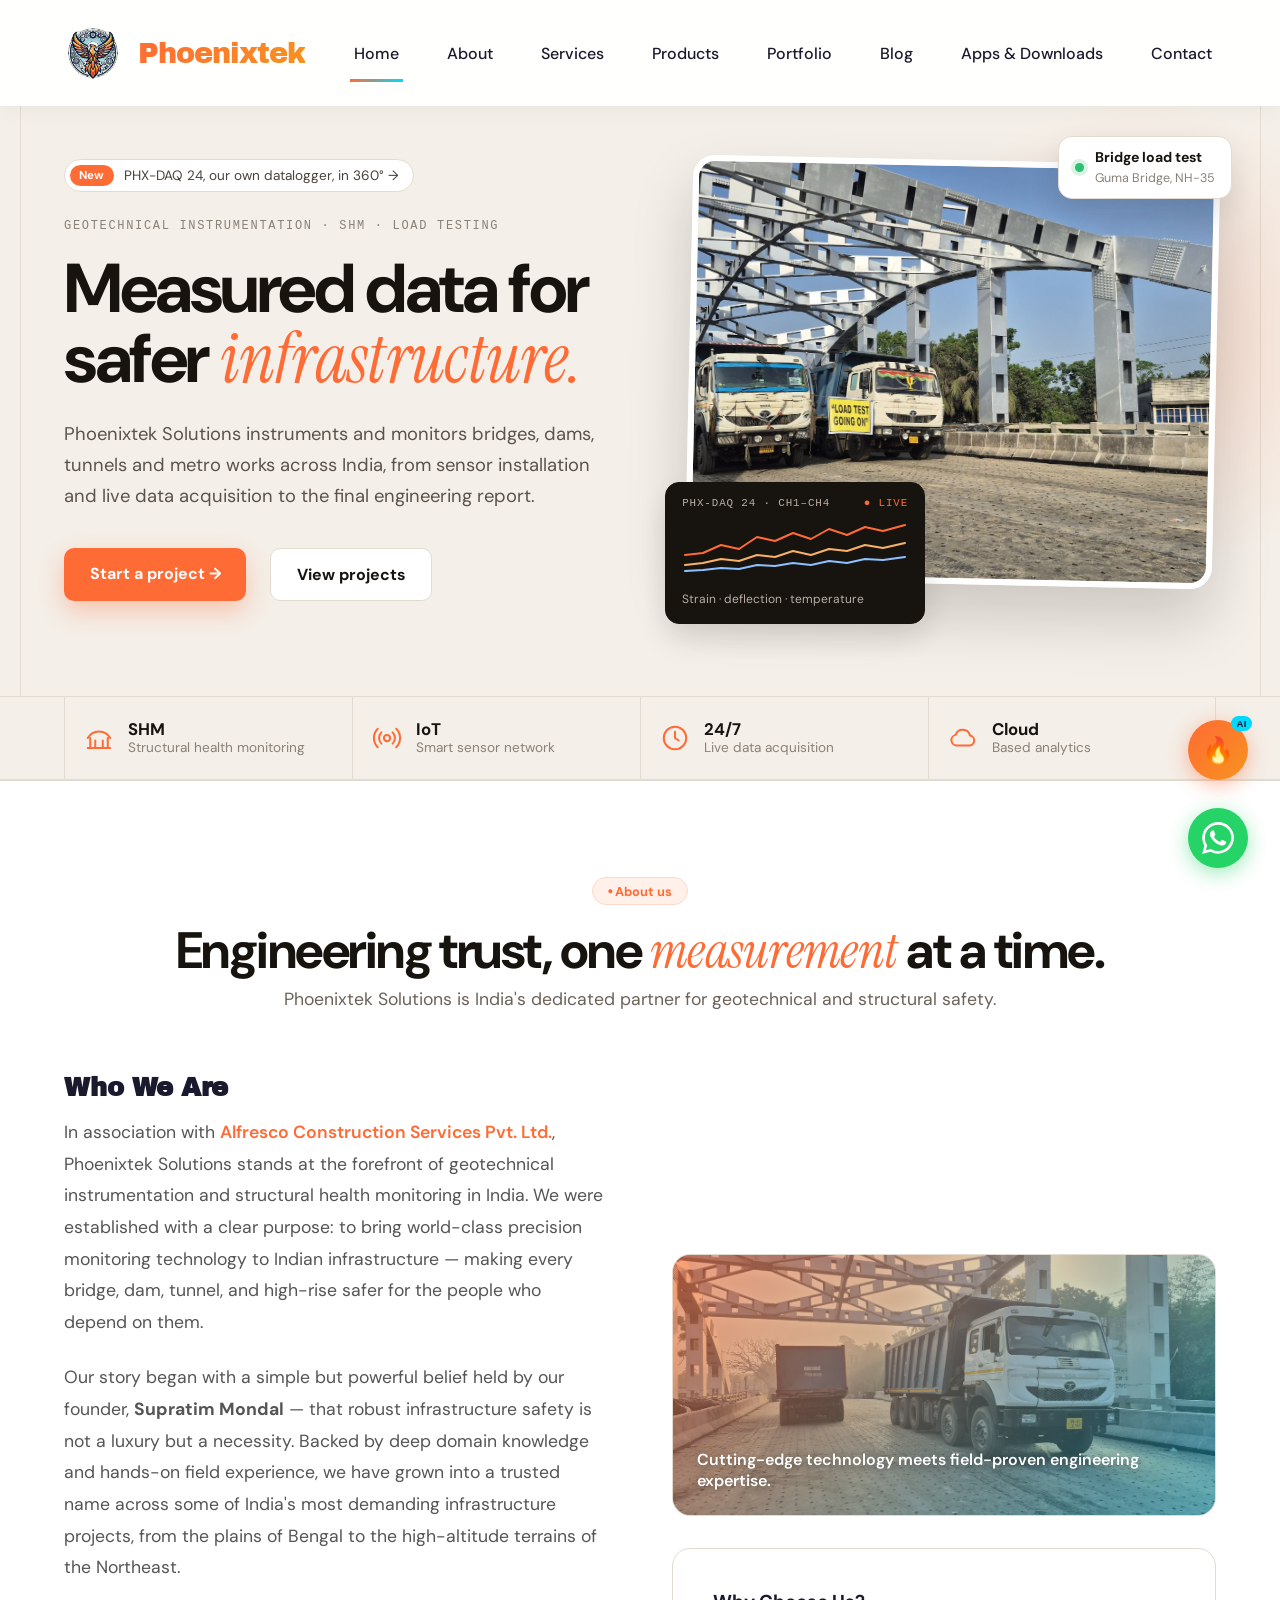
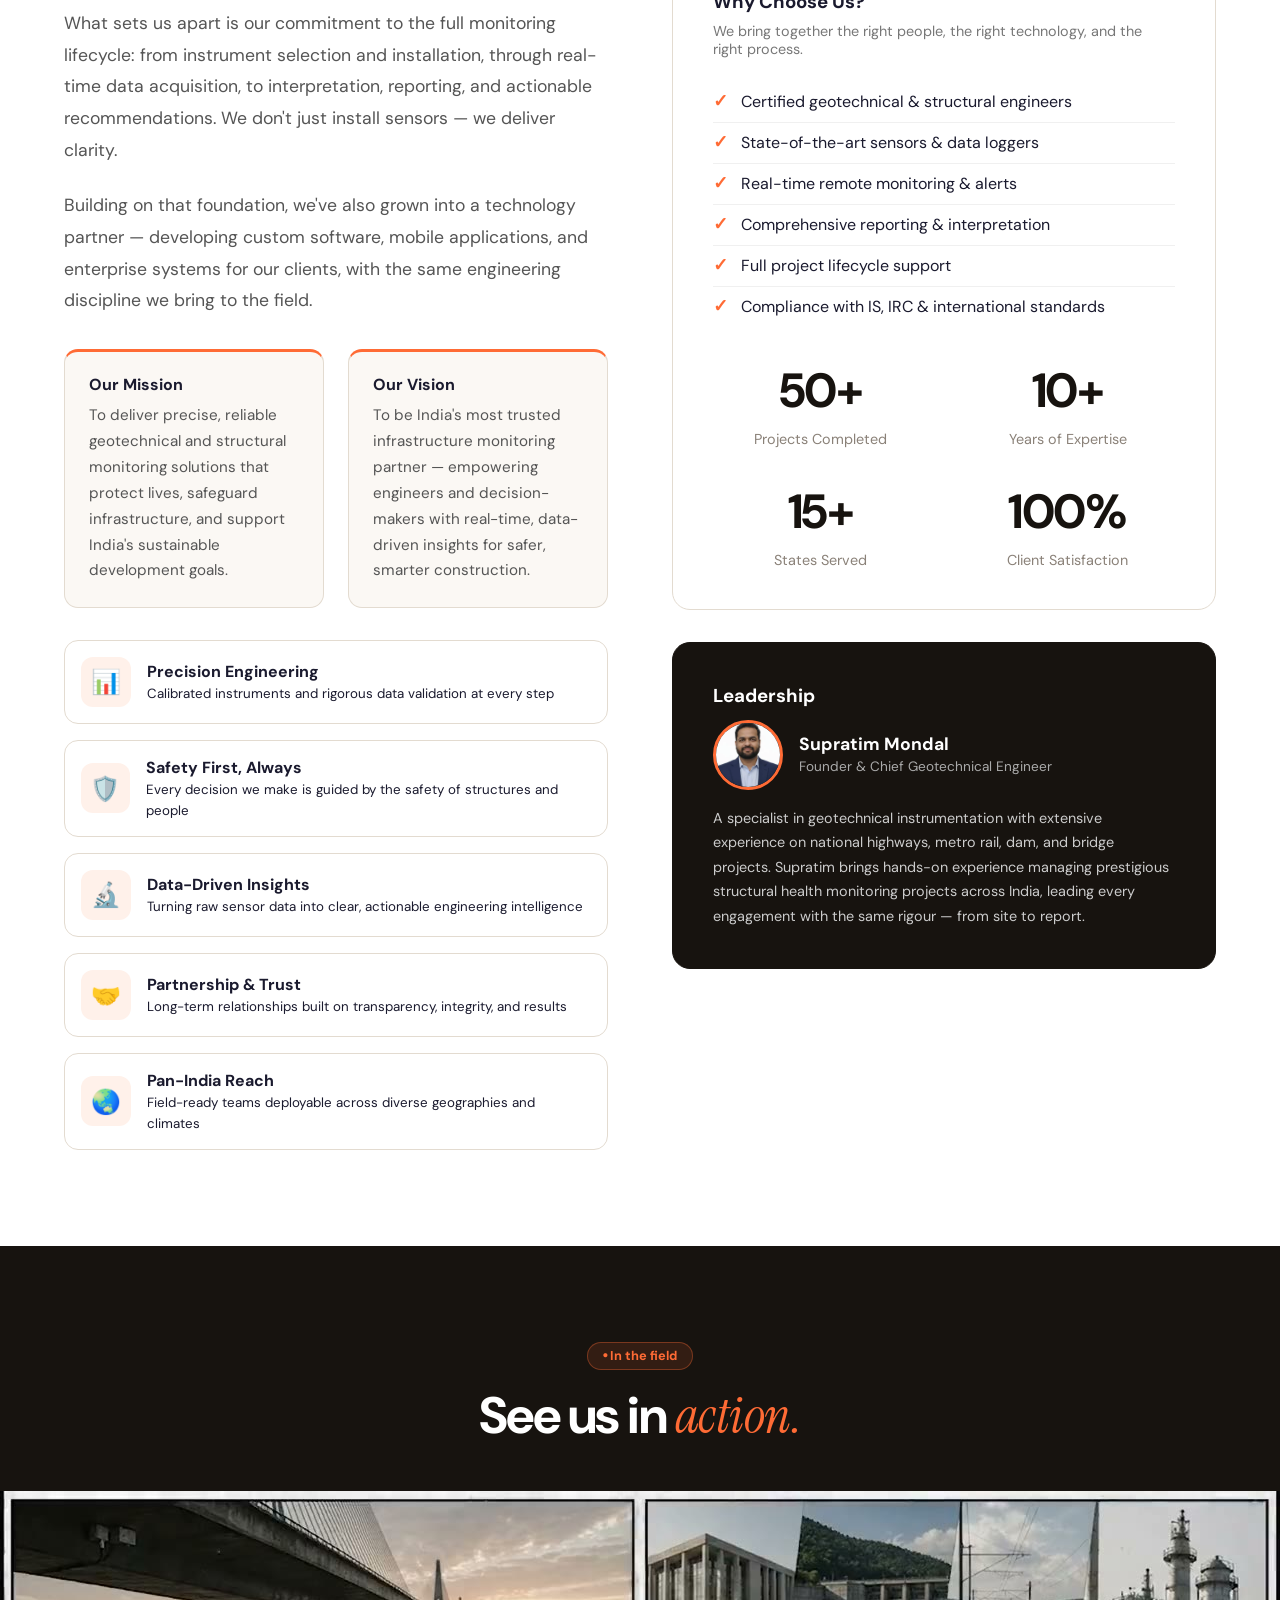
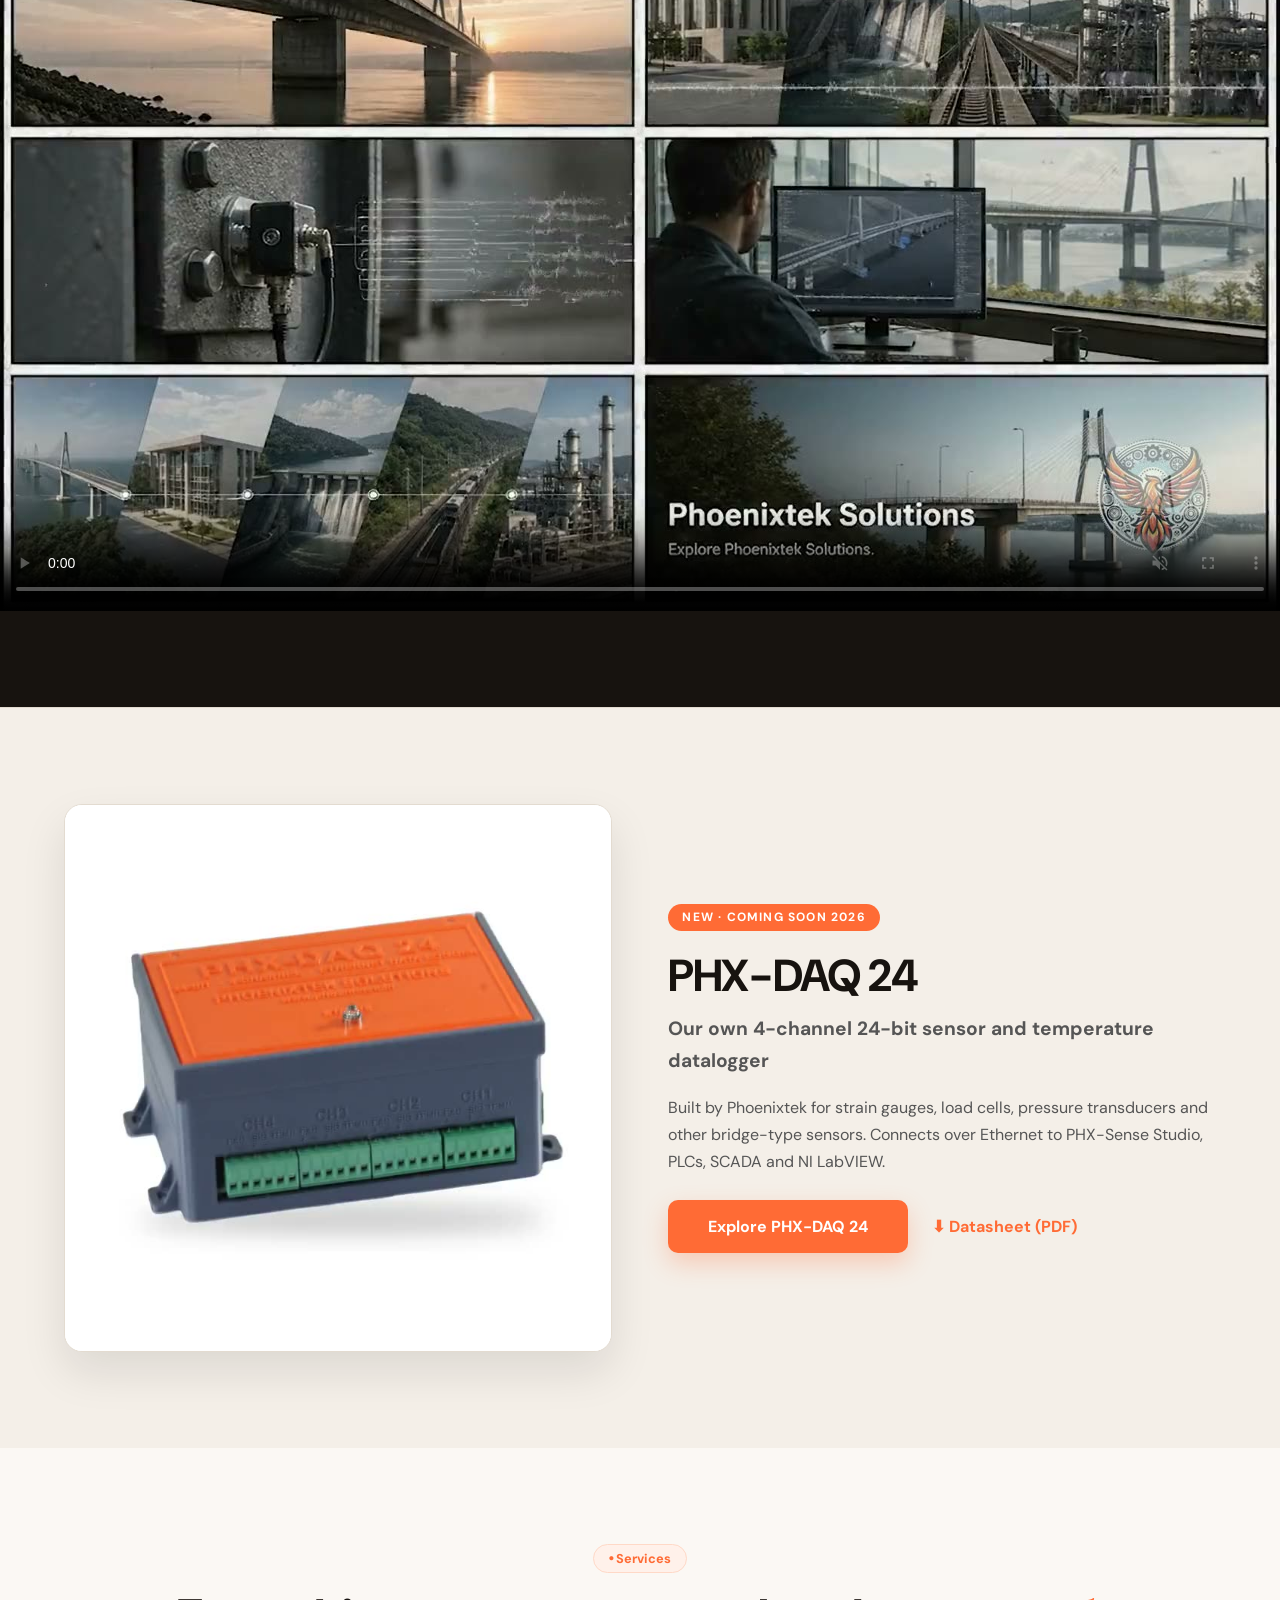
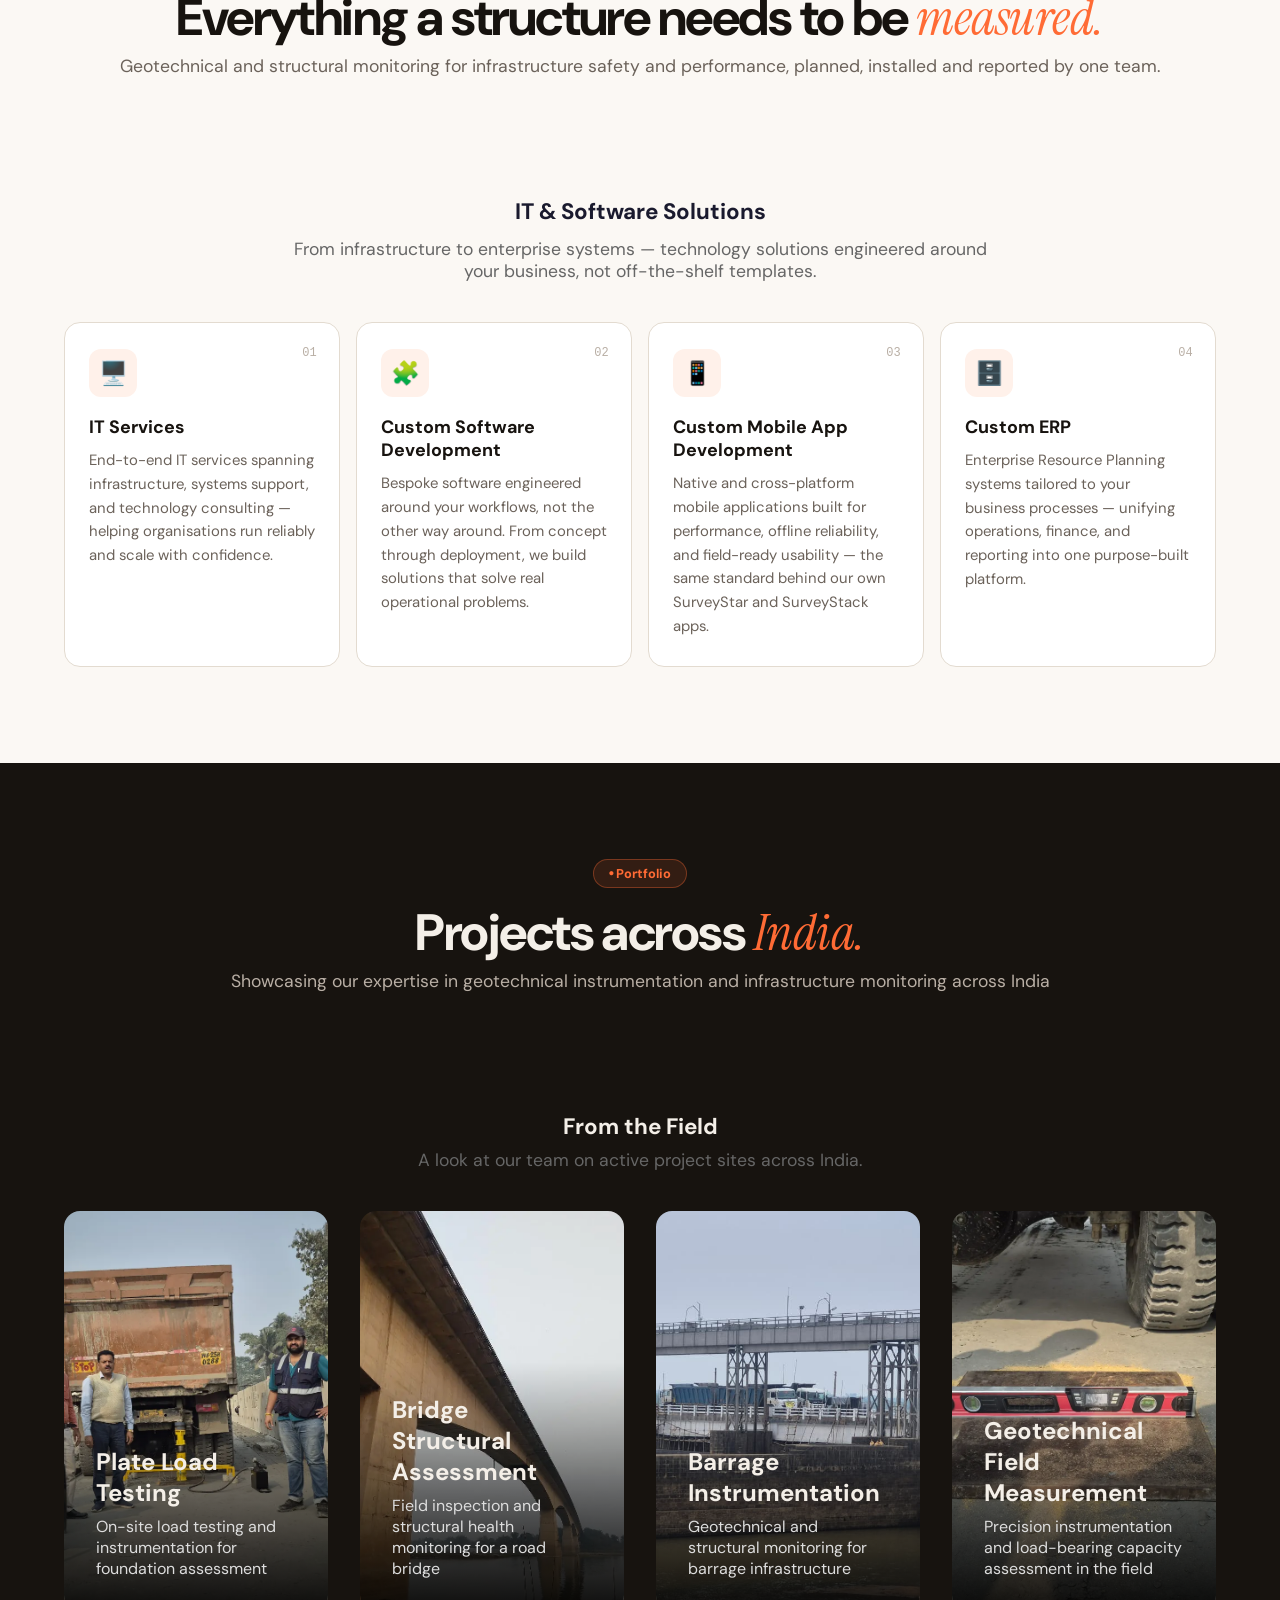
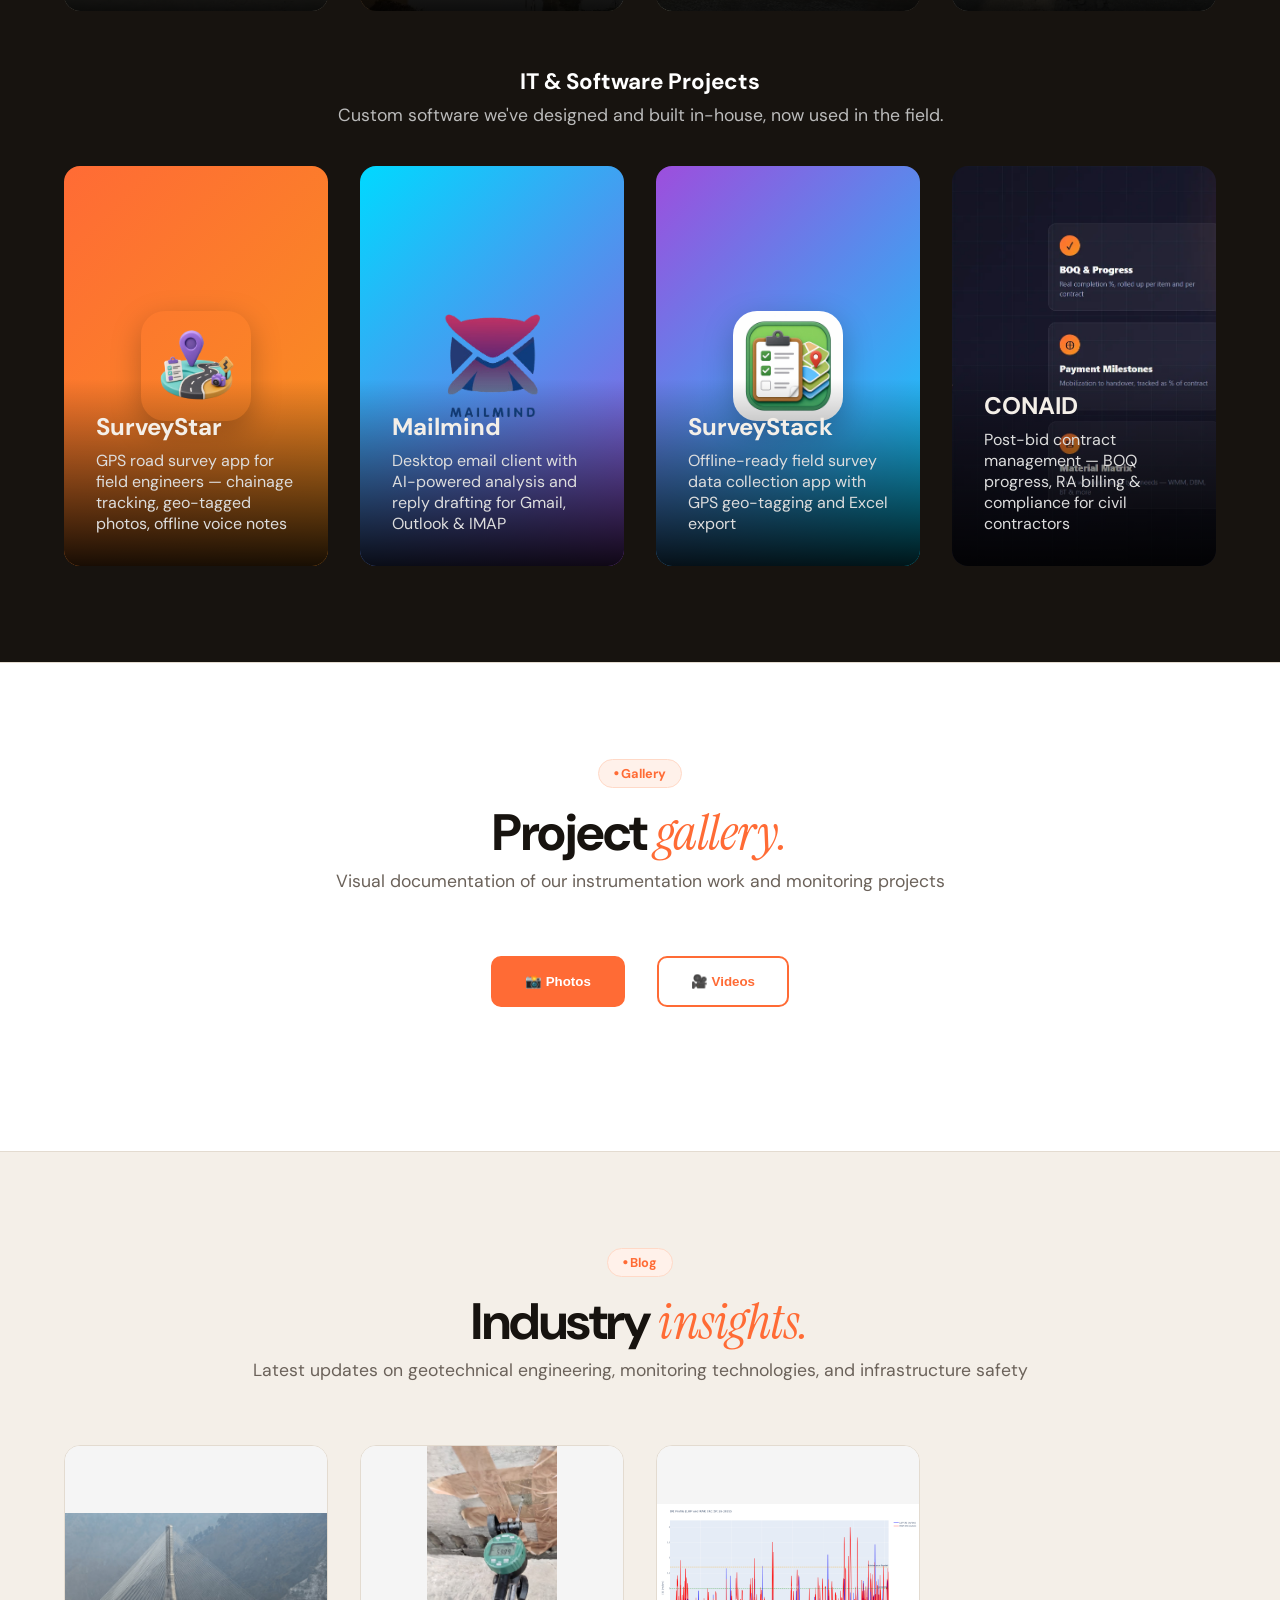
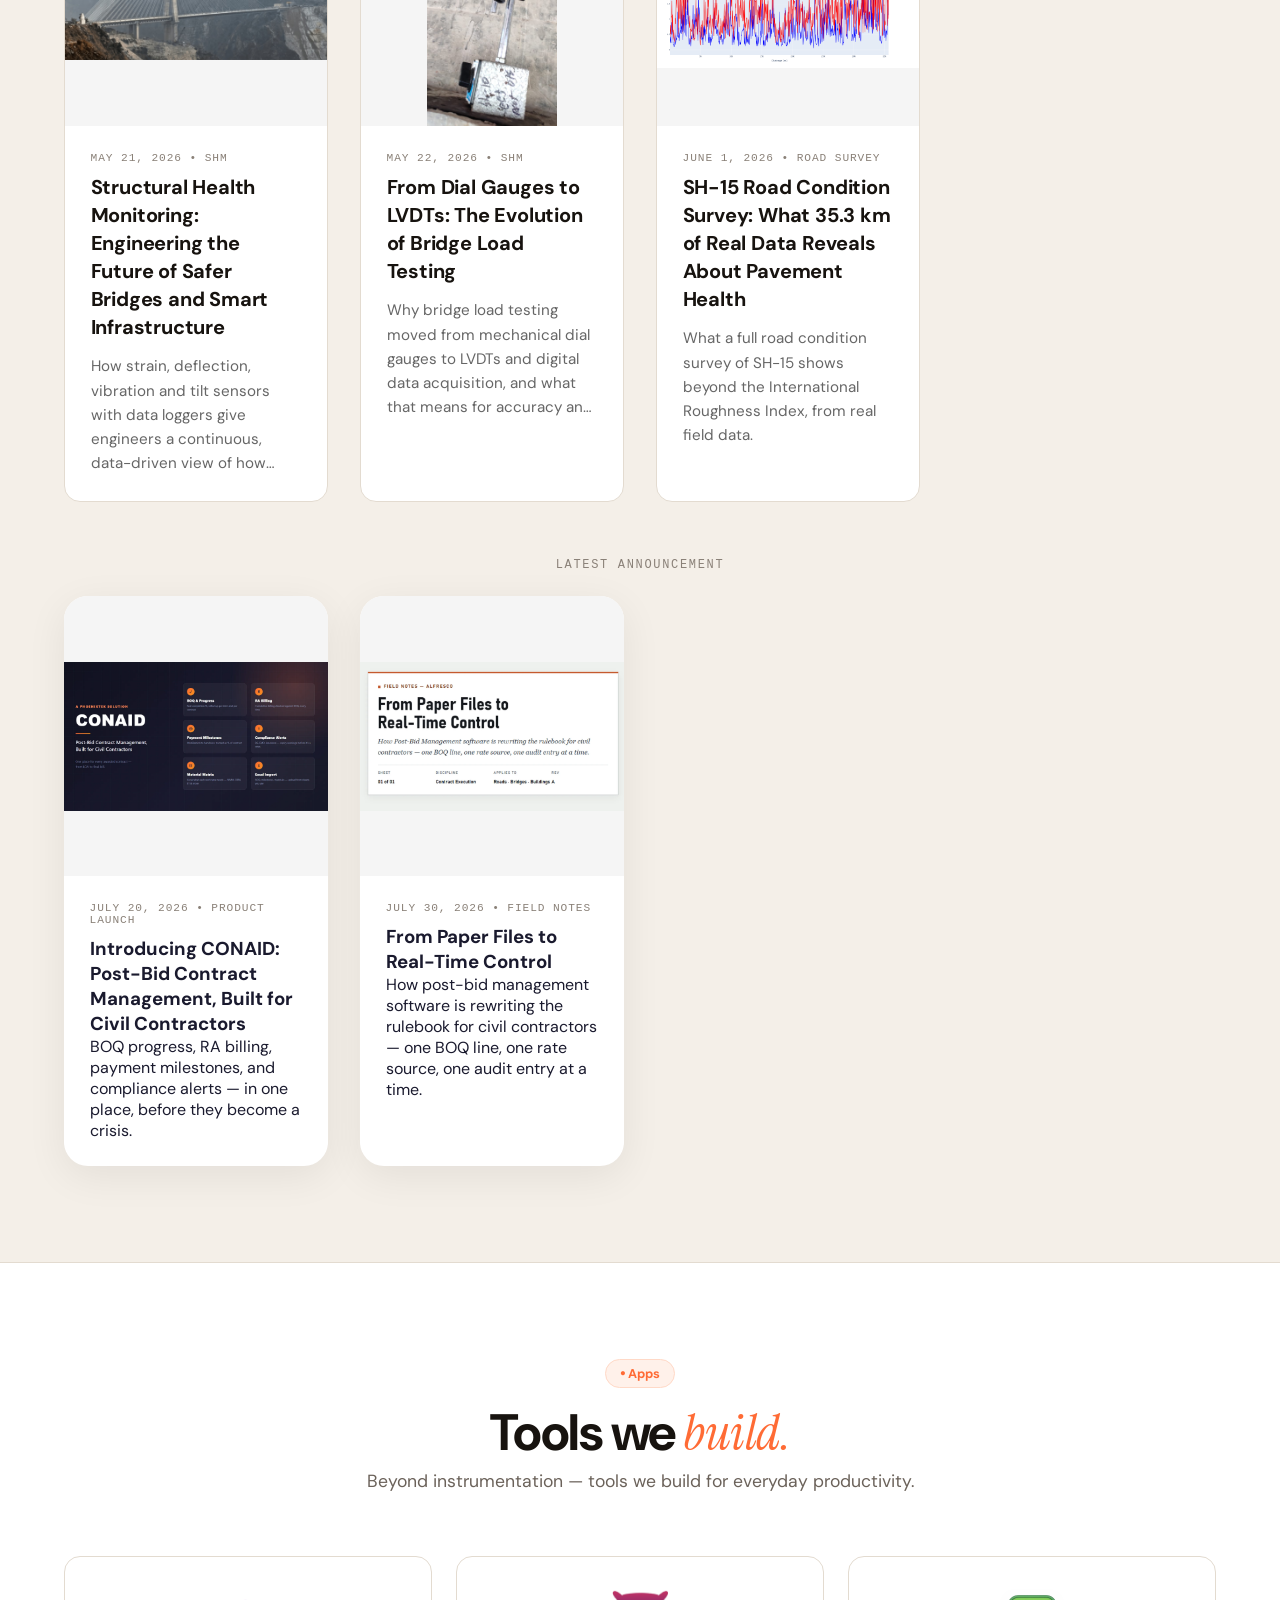
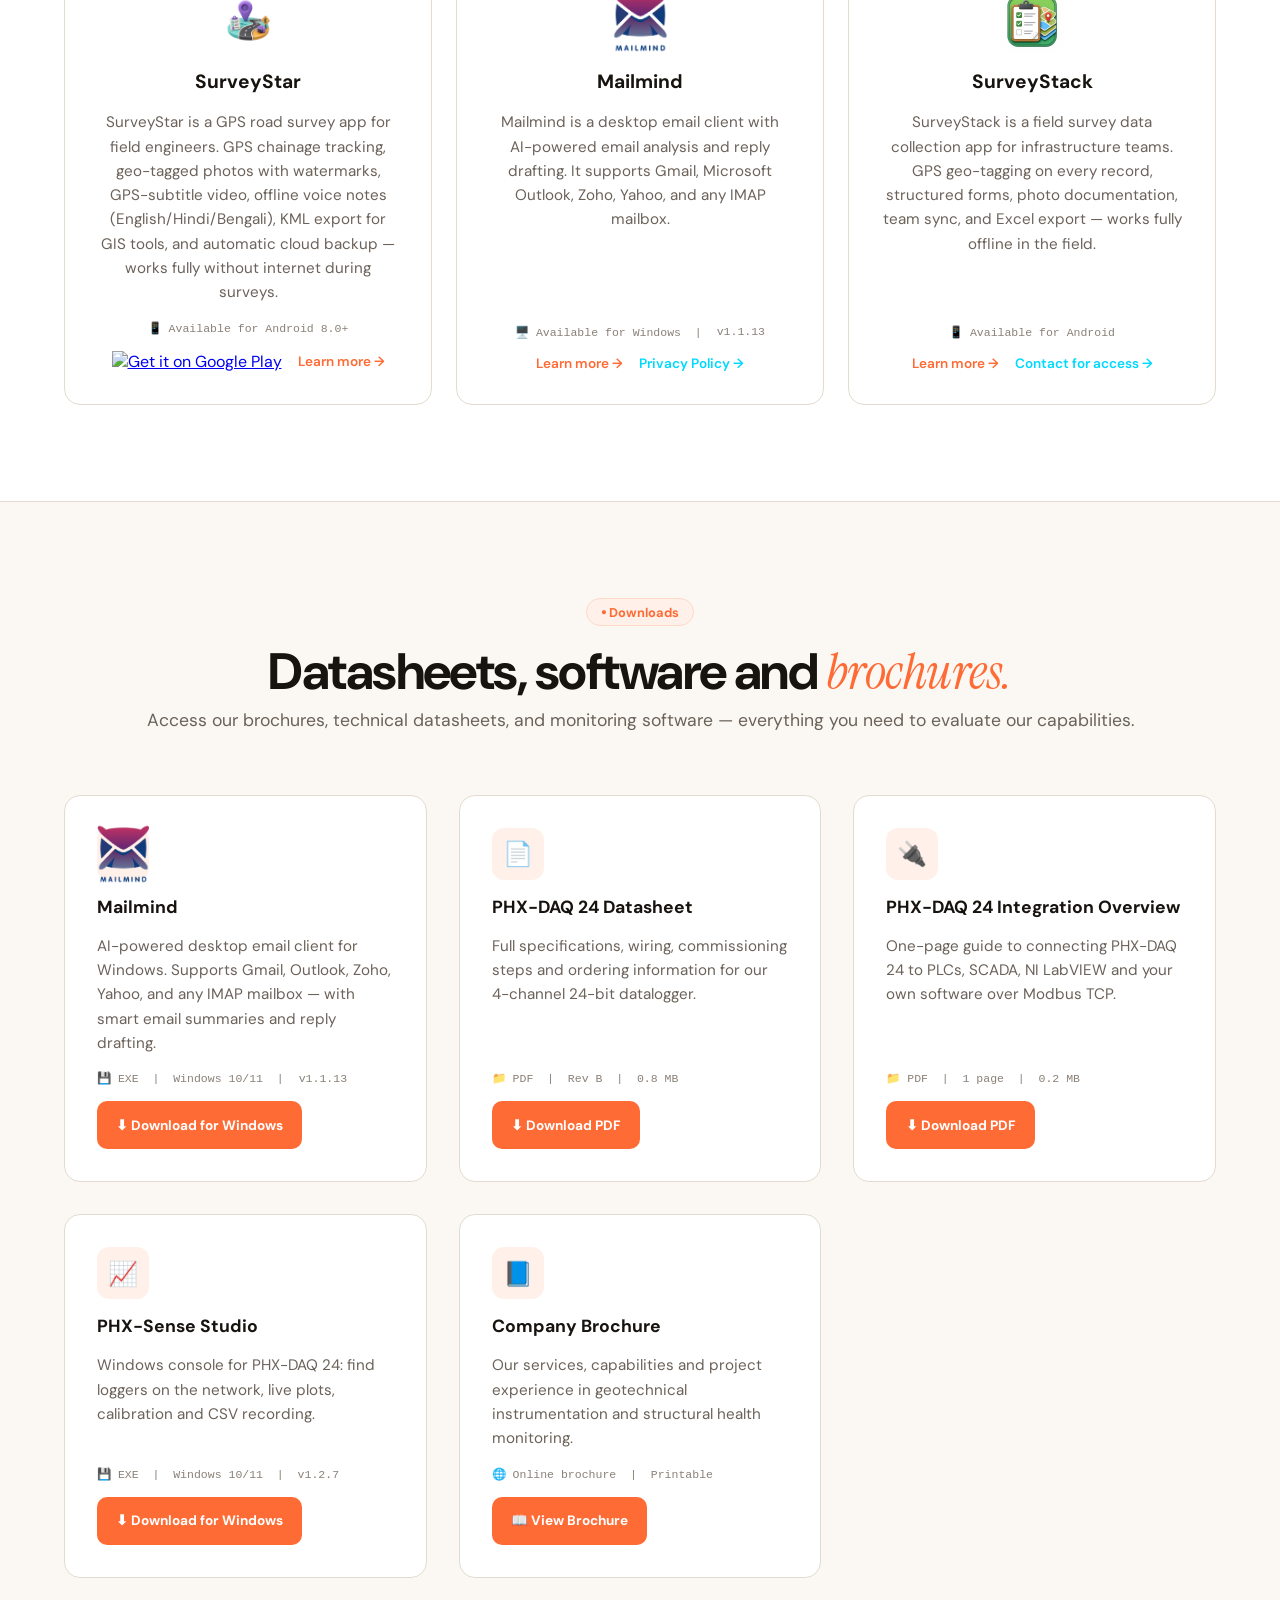
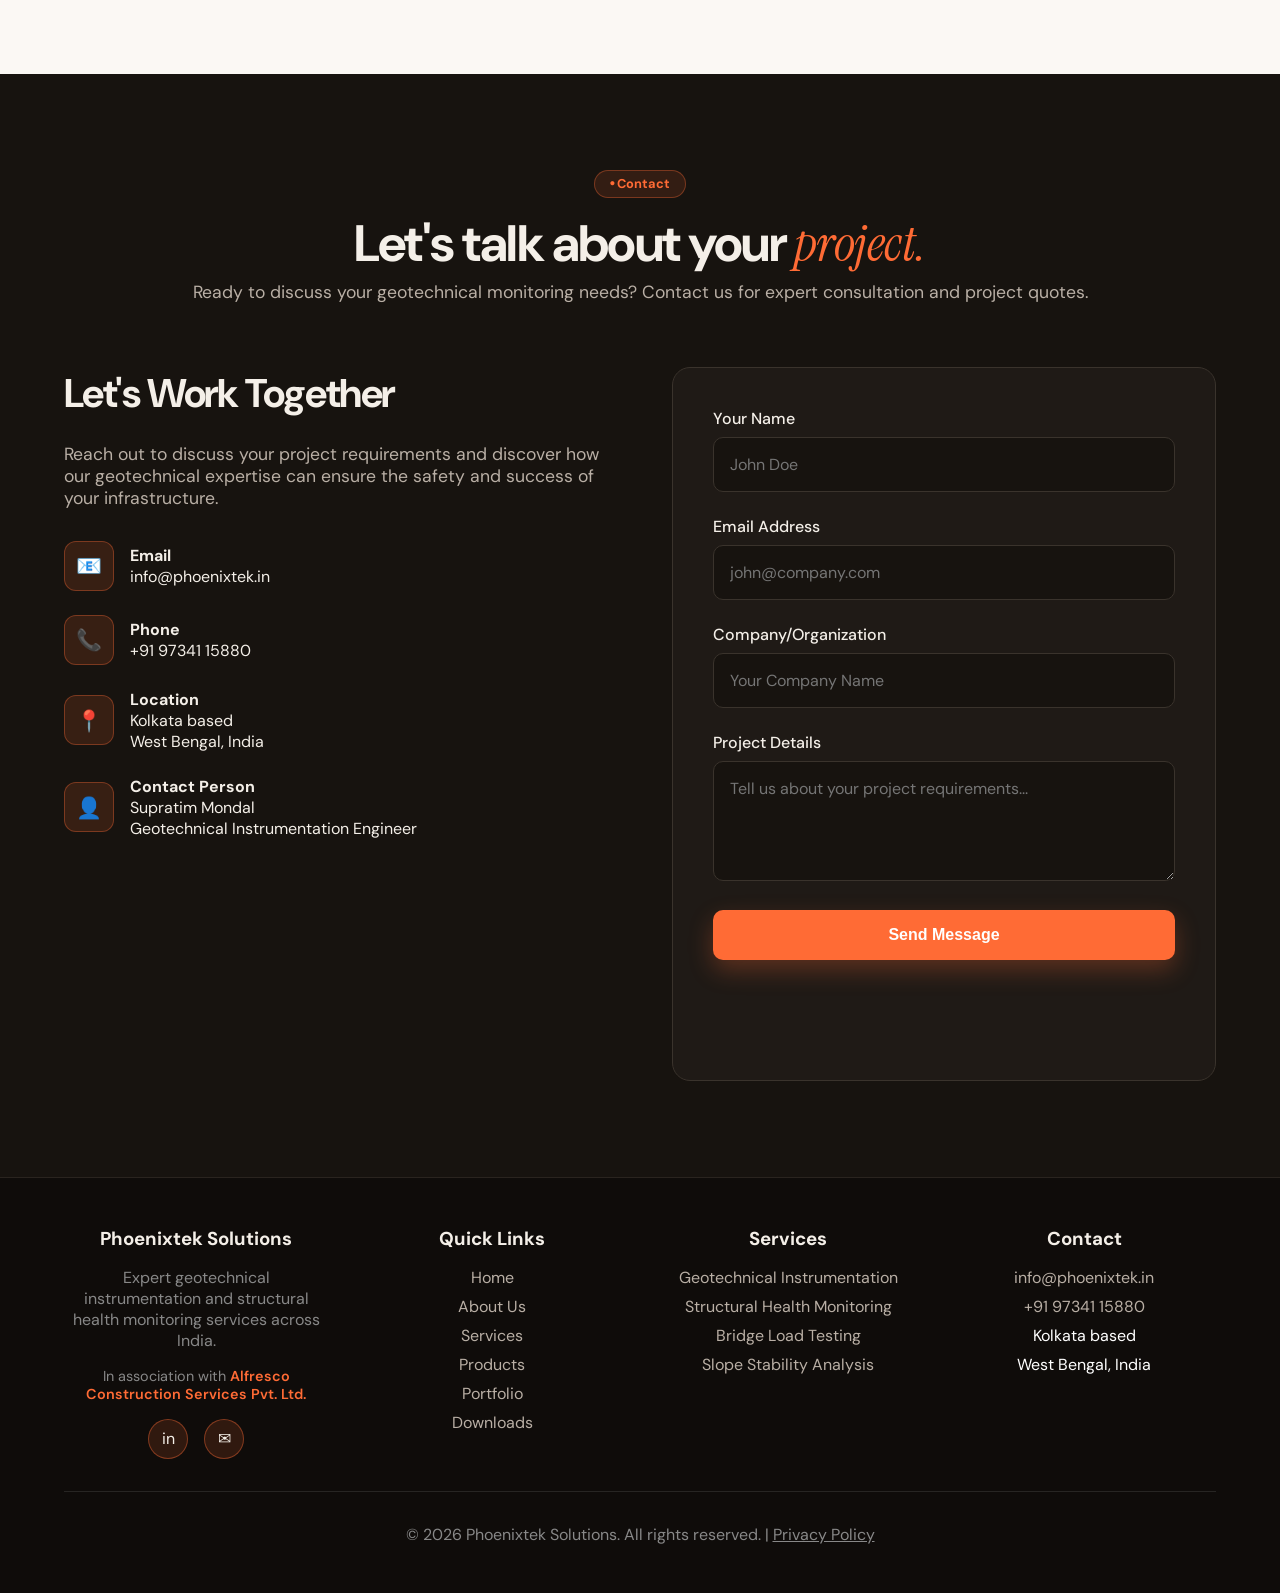
==== commit c300608a: "Redesign remaining homepage sections in the warm drafting-sheet look Full-width section backgrounds," ====
--- a/index.html
+++ b/index.html
@@ -1780,6 +1780,81 @@
             .trust-inner div { padding: 1rem 0.7rem; }
             .trust-inner svg { width: 24px; height: 24px; }
         }
+
+        /* ===== Redesign round 2: every section in the warm drafting-sheet look ===== */
+        section { max-width: none; }
+        section:not(.hero):not(#intro-video) > * { max-width: 1240px; margin-left: auto; margin-right: auto; }
+        #about, #media, #mailmind { background: #fff; border-top: 1px solid var(--rule); }
+        #featured-product, #blog { background: var(--paper); border-top: 1px solid var(--rule); padding: 6rem 5%; }
+        #downloads { background: var(--paper-2); border-top: 1px solid var(--rule); }
+        #intro-video, #portfolio, #contact { background: var(--ink); color: #f4efe8; }
+        #intro-video { padding: 6rem 0; }
+        #intro-video .sec-pill { margin-bottom: 1.1rem; }
+
+        .section-title {
+            font-family: 'DM Sans', sans-serif; font-weight: 700; letter-spacing: -0.03em; line-height: 1.08;
+            font-size: clamp(2rem, 4vw, 3.2rem); color: var(--ink); margin-bottom: 2.6rem;
+        }
+        #intro-video .section-title, #portfolio .section-title, #contact .section-title { color: #f4efe8; }
+        .section-subtitle { color: #6b625a; font-size: 1.1rem; }
+        #portfolio .section-subtitle, #contact .section-subtitle { color: #b9afa5 !important; }
+        .sec-pill-dark { background: rgba(255,107,53,0.12); border-color: rgba(255,107,53,0.35); }
+
+        .btn { border-radius: 10px; }
+        .btn-primary { background: var(--primary); box-shadow: 0 10px 24px rgba(255,107,53,0.28); }
+        .btn-secondary { border-radius: 10px; }
+
+        /* About */
+        .visual-card { border-radius: 18px; border: 1px solid var(--rule); box-shadow: none; }
+        .about-visual > div:first-child { border-radius: 18px !important; box-shadow: none !important; border: 1px solid var(--rule); }
+        .stat-number { background: none; -webkit-text-fill-color: currentColor; color: var(--ink); font-family: 'DM Sans', sans-serif; font-weight: 700; letter-spacing: -0.03em; }
+        .stat-label { color: #8a8178; }
+        .mv-card { padding: 1.4rem 1.5rem; background: var(--paper-2); border: 1px solid var(--rule); border-radius: 14px; border-top: 3px solid var(--primary); }
+        .value-item { border: 1px solid var(--rule); box-shadow: none !important; border-radius: 14px; }
+        .value-icon { background: #fff1ea !important; }
+
+        /* Featured product */
+        .fp-media { border-radius: 18px; border: 1px solid var(--rule); box-shadow: 0 20px 44px rgba(23,19,15,0.10); }
+        .fp-badge { border-radius: 999px; letter-spacing: 0.1em; }
+        .fp-text h2 { font-family: 'DM Sans', sans-serif; font-weight: 700; letter-spacing: -0.03em; color: var(--ink); }
+
+        /* Portfolio and gallery */
+        .portfolio-item { border-radius: 16px; }
+        .media-item { border-radius: 14px; }
+        .tab-btn { border-radius: 10px !important; }
+
+        /* Blog cards */
+        .blog-card { border-radius: 16px; border: 1px solid var(--rule); box-shadow: none; }
+        .blog-card:hover { box-shadow: 0 18px 40px rgba(23,19,15,0.08); }
+        .blog-meta { font-family: ui-monospace, Menlo, Consolas, monospace; font-size: 0.7rem !important; letter-spacing: 0.08em; color: #8a8178 !important; }
+        .blog-card h3 { color: var(--ink); letter-spacing: -0.01em; }
+
+        /* App and download cards */
+        .download-card { border-radius: 16px; border: 1px solid var(--rule); border-image: none; box-shadow: none; }
+        .download-card:hover { transform: translateY(-4px); border-color: #ffc8ae; box-shadow: 0 18px 40px rgba(23,19,15,0.08); }
+        .download-icon { background: #fff1ea; border-radius: 12px; width: 52px; height: 52px; font-size: 1.5rem; }
+        .download-card h3 { font-family: 'DM Sans', sans-serif; font-weight: 700; font-size: 1.1rem; color: var(--ink); }
+        .download-card p { color: #6b625a; }
+        .download-meta { color: #8a8178; font-family: ui-monospace, Menlo, Consolas, monospace; font-size: 0.72rem; }
+        .download-btn { background: var(--primary); border-radius: 10px; }
+
+        /* Contact */
+        #contact .contact-info h2 { font-family: 'DM Sans', sans-serif; font-weight: 700; letter-spacing: -0.03em; }
+        #contact .contact-info p { color: #b9afa5; }
+        .contact-icon { background: rgba(255,107,53,0.14); border: 1px solid rgba(255,107,53,0.35); }
+        .contact-form { background: #1f1a16; border: 1px solid #3a332c; border-radius: 18px; }
+        .form-group input, .form-group textarea { background: #17130f; border: 1px solid #3a332c; }
+        .form-group input:focus, .form-group textarea:focus { border-color: var(--primary); }
+
+        /* Footer */
+        footer { background: #0f0c0a; border-top: 1px solid #2a241f; }
+        .footer-section h3 { color: #f4efe8; }
+        .footer-section a { color: #b9afa5; }
+        .footer-section a:hover { color: var(--primary); }
+        .footer-section p a { color: var(--primary) !important; }
+        .about-text h3, .about-text h2 { font-family: 'DM Sans', sans-serif; font-weight: 700; letter-spacing: -0.02em; color: var(--ink); }
+        .social-icon { background: rgba(255,107,53,0.14) !important; border: 1px solid rgba(255,107,53,0.4); color: #f4efe8 !important; }
+        .social-icon:hover { background: var(--primary) !important; }
     </style>
 </head>
 <body>
@@ -1851,8 +1926,9 @@
 
     <!-- About Section -->
     <section id="about">
-        <h2 class="section-title">About Phoenixtek Solutions</h2>
-        <p class="section-subtitle">Engineering trust, one measurement at a time — India's dedicated partner for geotechnical and structural safety.</p>
+        <span class="sec-pill">About us</span>
+        <h2 class="section-title">Engineering trust, one <em>measurement</em> at a time.</h2>
+        <p class="section-subtitle">Phoenixtek Solutions is India's dedicated partner for geotechnical and structural safety.</p>
 
         <div class="about-content" style="margin-top: 3rem;">
             <div class="about-text">
@@ -1863,11 +1939,11 @@
                 <p>Building on that foundation, we've also grown into a technology partner — developing custom software, mobile applications, and enterprise systems for our clients, with the same engineering discipline we bring to the field.</p>
 
                 <div style="display:grid; grid-template-columns:1fr 1fr; gap:1.5rem; margin: 2rem 0;">
-                    <div style="padding:1.5rem; background:linear-gradient(135deg,#FF6B3510,#00D9FF10); border-radius:16px; border-left:4px solid var(--primary);">
+                    <div class="mv-card">
                         <strong style="font-size:1rem; color:var(--dark); display:block; margin-bottom:0.5rem;">Our Mission</strong>
                         <span style="font-size:0.95rem; color:#555; line-height:1.7;">To deliver precise, reliable geotechnical and structural monitoring solutions that protect lives, safeguard infrastructure, and support India's sustainable development goals.</span>
                     </div>
-                    <div style="padding:1.5rem; background:linear-gradient(135deg,#00D9FF10,#FF6B3510); border-radius:16px; border-left:4px solid var(--accent);">
+                    <div class="mv-card">
                         <strong style="font-size:1rem; color:var(--dark); display:block; margin-bottom:0.5rem;">Our Vision</strong>
                         <span style="font-size:0.95rem; color:#555; line-height:1.7;">To be India's most trusted infrastructure monitoring partner — empowering engineers and decision-makers with real-time, data-driven insights for safer, smarter construction.</span>
                     </div>
@@ -1953,7 +2029,7 @@
                     </div>
                 </div>
 
-                <div class="visual-card" style="margin-top:2rem; background:linear-gradient(135deg, var(--dark) 0%, #2d2d4e 100%); color:white;">
+                <div class="visual-card" style="margin-top:2rem; background:var(--ink); border-color:var(--ink); color:white;">
                     <h3 style="margin-bottom:0.75rem; color:white;">Leadership</h3>
                     <div style="display:flex; align-items:center; gap:1rem; margin-bottom:1rem;">
                         <img src="images/supratim-mondal.webp"
@@ -1972,8 +2048,9 @@
     </section>
 
     <!-- Intro Video Section -->
-    <section id="intro-video" style="background: var(--dark); padding: 5rem 0;">
-        <h2 class="section-title" style="color: var(--light); padding: 0 5%;">See Us In Action</h2>
+    <section id="intro-video">
+        <span class="sec-pill sec-pill-dark">In the field</span>
+        <h2 class="section-title" style="color: var(--light); padding: 0 5%;">See us in <em>action.</em></h2>
         <div class="fade-in" style="margin-top: 3rem;">
             <video id="intro-video-el" controls muted loop playsinline preload="metadata" poster="images/hero-video/hero-poster.jpg"
                    style="width: 100%; max-height: 85vh; object-fit: cover; display: block;">
@@ -1983,7 +2060,7 @@
     </section>
 
     <!-- Featured Product Section -->
-    <section id="featured-product" style="background: linear-gradient(180deg, #FFF7F2 0%, #FFFFFF 100%); padding: 5rem 5%;">
+    <section id="featured-product">
         <div class="featured-product fade-in">
             <div class="fp-media">
                 <video id="product-video-el" muted loop playsinline preload="none" poster="images/products/phx-daq-24/phx-daq-24-360-poster.jpg" aria-label="PHX-DAQ 24 rotating 360 degrees">
@@ -2069,7 +2146,8 @@
 
     <!-- Portfolio Section -->
     <section id="portfolio">
-        <h2 class="section-title">Featured Projects</h2>
+        <span class="sec-pill sec-pill-dark">Portfolio</span>
+        <h2 class="section-title">Projects across <em>India.</em></h2>
         <p class="section-subtitle">Showcasing our expertise in geotechnical instrumentation and infrastructure monitoring across India</p>
         <div class="portfolio-grid fade-in">
             <div class="portfolio-item">
@@ -2102,7 +2180,7 @@
             </div>
         </div>
 
-        <h3 style="text-align:center;font-size:1.4rem;margin:3.5rem 0 0.5rem;color:var(--dark);">From the Field</h3>
+        <h3 style="text-align:center;font-size:1.4rem;margin:3.5rem auto 0.5rem;color:#f4efe8;">From the Field</h3>
         <p style="text-align:center;font-size:1.1rem;color:#666;max-width:700px;margin:0 auto 2.5rem;">A look at our team on active project sites across India.</p>
         <div class="portfolio-grid fade-in">
             <div class="portfolio-item">
@@ -2179,7 +2257,8 @@
 
     <!-- Media Section (Photos & Videos) -->
     <section id="media">
-        <h2 class="section-title">Project Gallery</h2>
+        <span class="sec-pill">Gallery</span>
+        <h2 class="section-title">Project <em>gallery.</em></h2>
         <p class="section-subtitle">Visual documentation of our instrumentation work and monitoring projects</p>
         
         <div class="media-tabs">
@@ -2210,7 +2289,8 @@
 
     <!-- Blog Section -->
     <section id="blog">
-        <h2 class="section-title">Industry Insights</h2>
+        <span class="sec-pill">Blog</span>
+        <h2 class="section-title">Industry <em>insights.</em></h2>
         <p class="section-subtitle">Latest updates on geotechnical engineering, monitoring technologies, and infrastructure safety</p>
         <div class="blog-grid fade-in">
             <div class="blog-card" data-title="Structural Health Monitoring: Engineering the Future of Safer Bridges and Smart Infrastructure" data-meta="May 21, 2026 • SHM" data-excerpt="How strain, deflection, vibration and tilt sensors with data loggers give engineers a continuous, data-driven view of how bridges behave under real traffic and weather." data-image="images/Anji-Khad-Bridge.jpg" data-gradient="linear-gradient(135deg,var(--accent),var(--purple))" data-link="https://phoenixtek.in/blog/article.html#structural-health-monitoring-engineering-the-future-of-safer-bridges-and-smart-infrastructure">
@@ -2249,7 +2329,7 @@
              is a plain <a> (not .blog-card) on purpose: the document-level
              .blog-card click listener opens a data-attribute modal, which
              this real navigable article shouldn't use. -->
-        <p class="section-subtitle" style="margin:3rem 0 -1rem;font-size:1rem;">Latest announcement</p>
+        <p class="section-subtitle" style="margin:3.5rem auto 1.5rem;font-family:ui-monospace,Menlo,Consolas,monospace;font-size:0.75rem;letter-spacing:0.14em;text-transform:uppercase;color:#8a8178;">Latest announcement</p>
         <div class="blog-grid fade-in">
             <a href="blog/conaid-launch.html" style="display:block;background:white;border-radius:24px;overflow:hidden;box-shadow:0 10px 40px rgba(0,0,0,0.07);text-decoration:none;color:inherit;transition:transform 0.3s, box-shadow 0.3s;" onmouseover="this.style.transform='translateY(-8px)';this.style.boxShadow='0 20px 60px rgba(0,0,0,0.13)';" onmouseout="this.style.transform='';this.style.boxShadow='0 10px 40px rgba(0,0,0,0.07)';">
                 <div class="blog-image-wrap">
@@ -2278,8 +2358,9 @@
 
 
     <!-- Our Software Section -->
-    <section id="mailmind" style="background: linear-gradient(180deg, #f0f8ff 0%, #FFFFFF 100%);">
-        <h2 class="section-title">Tools & Apps</h2>
+    <section id="mailmind">
+        <span class="sec-pill">Apps</span>
+        <h2 class="section-title">Tools we <em>build.</em></h2>
         <p class="section-subtitle">Beyond instrumentation — tools we build for everyday productivity.</p>
 
         <div class="fade-in apps-grid">
@@ -2328,7 +2409,8 @@
 
     <!-- Downloads Section -->
     <section id="downloads">
-        <h2 class="section-title">Downloads</h2>
+        <span class="sec-pill">Downloads</span>
+        <h2 class="section-title">Datasheets, software and <em>brochures.</em></h2>
         <p class="section-subtitle">Access our brochures, technical datasheets, and monitoring software — everything you need to evaluate our capabilities.</p>
 
         <div class="downloads-grid fade-in">
@@ -2372,7 +2454,8 @@
 
     <!-- Contact Section -->
     <section id="contact">
-        <h2 class="section-title">Get In Touch</h2>
+        <span class="sec-pill sec-pill-dark">Contact</span>
+        <h2 class="section-title">Let's talk about your <em>project.</em></h2>
         <p class="section-subtitle" style="color: #ccc;">Ready to discuss your geotechnical monitoring needs? Contact us for expert consultation and project quotes.</p>
         <div class="contact-container fade-in">
             <div class="contact-info">
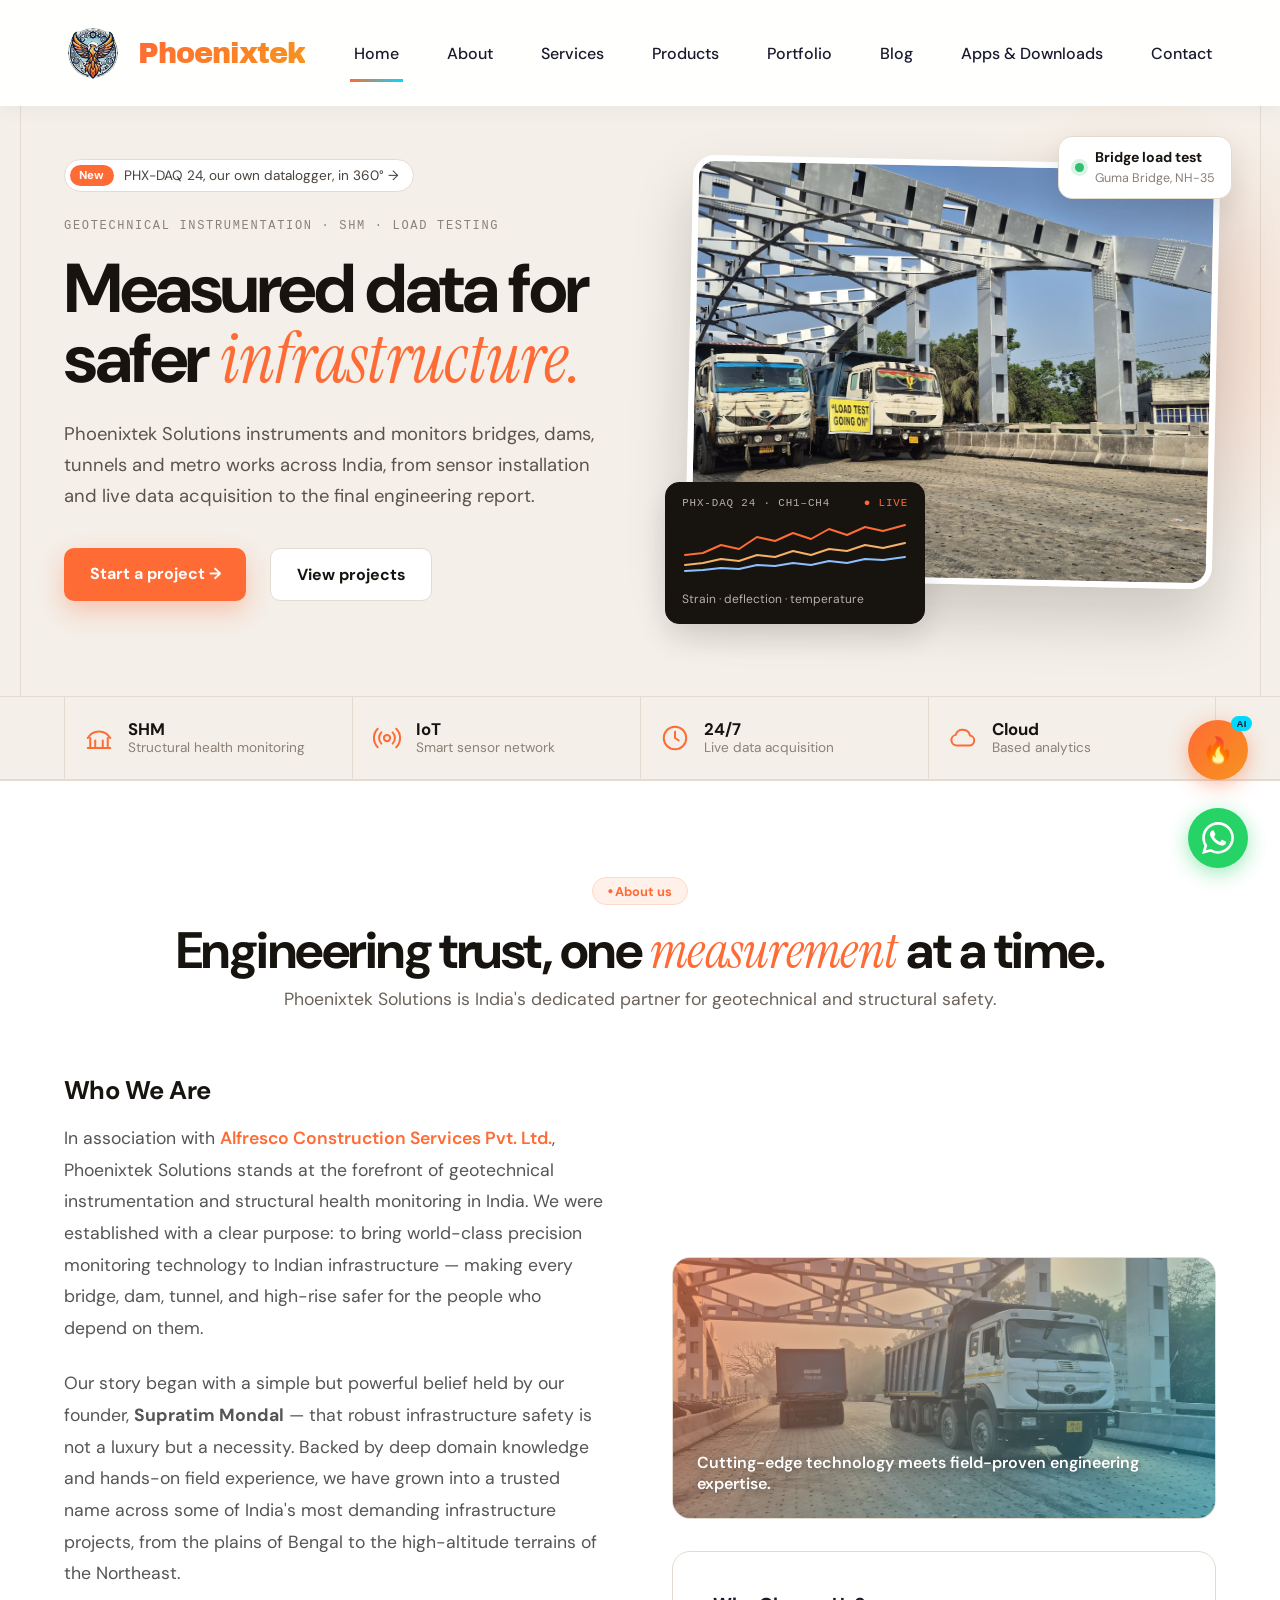
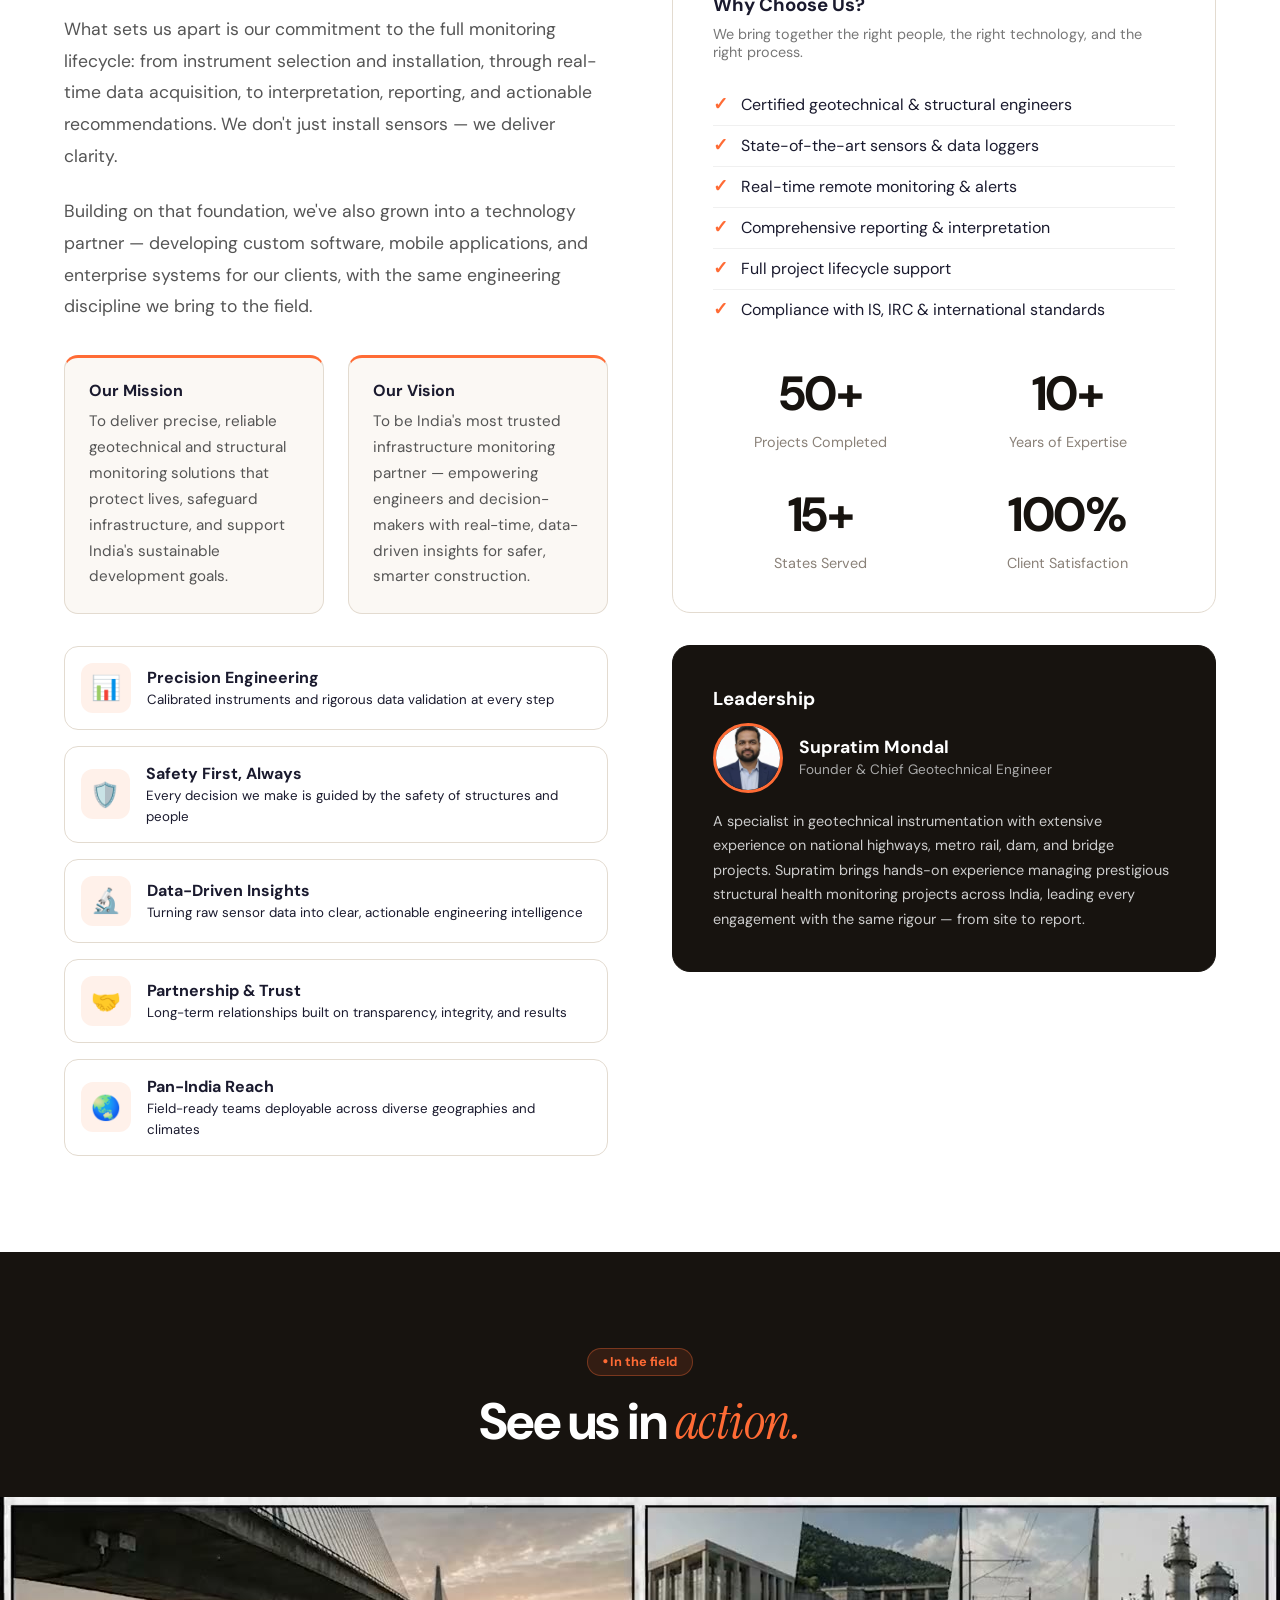
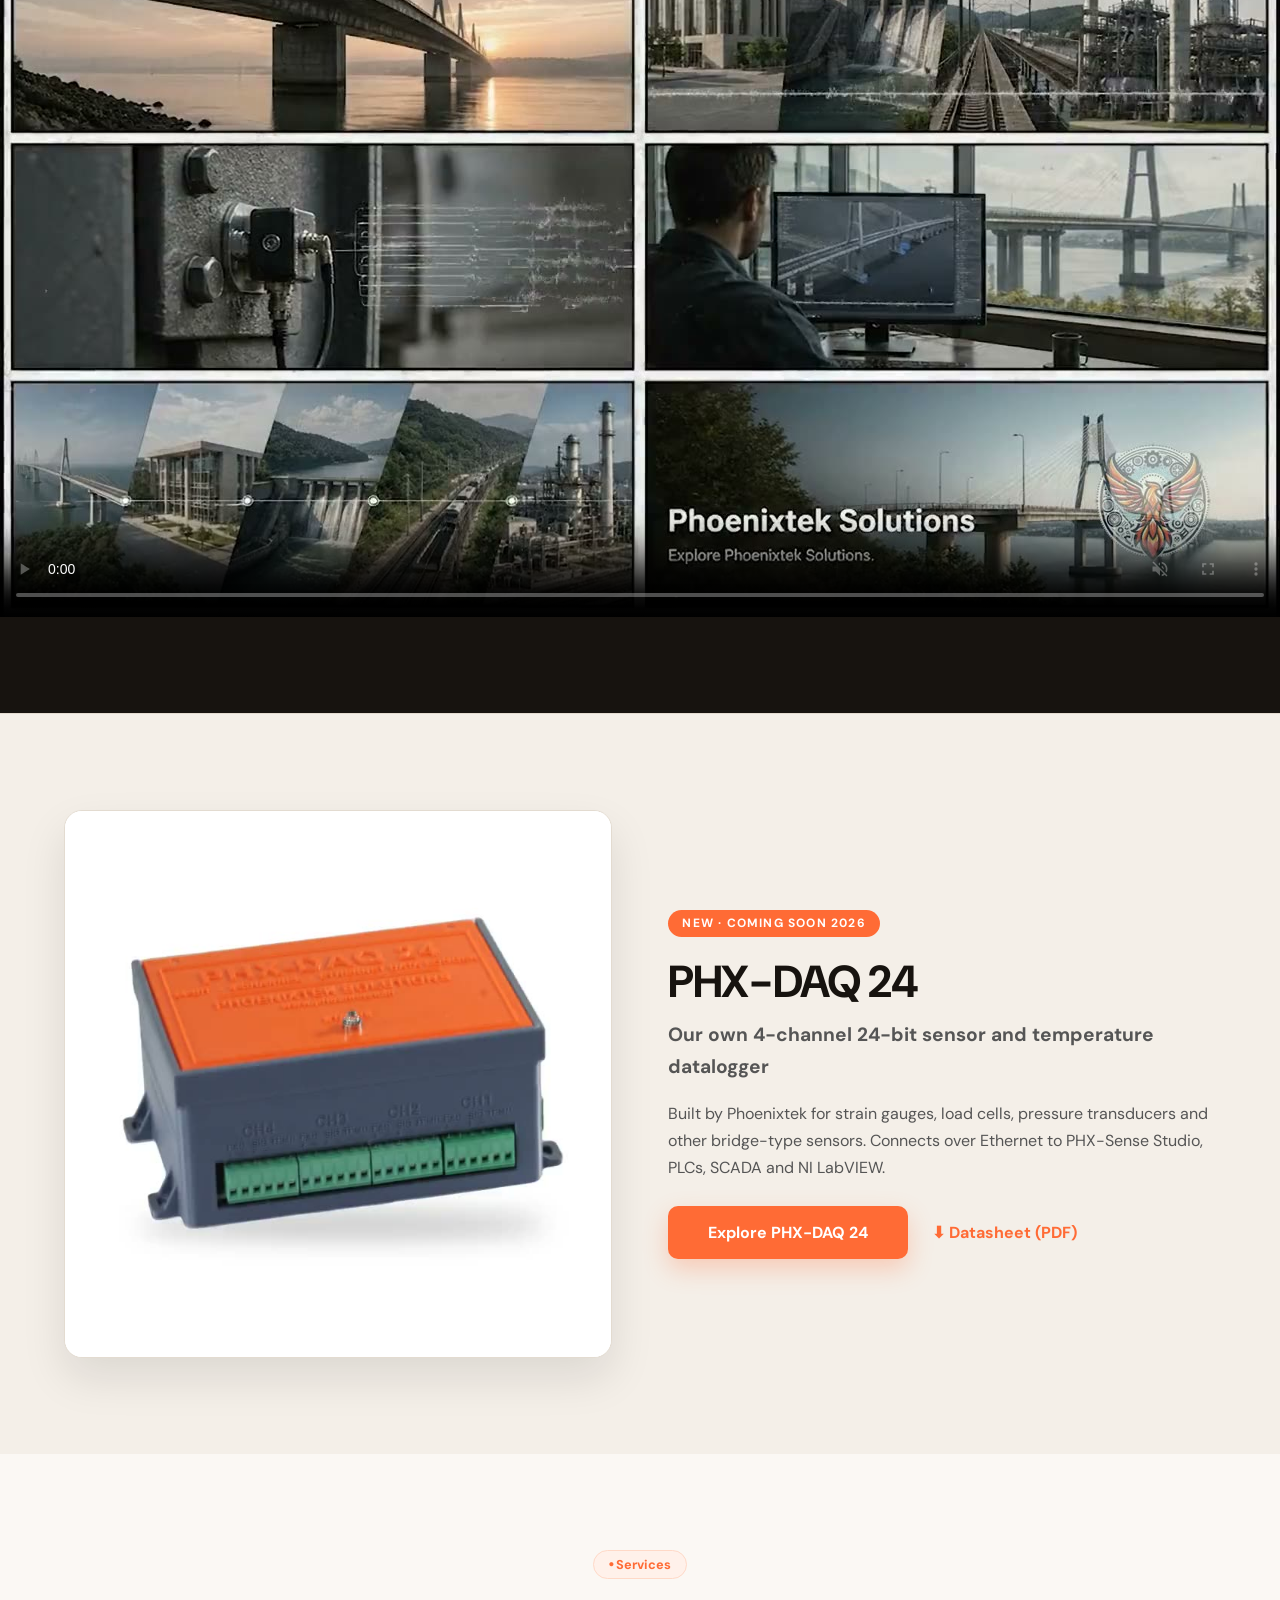
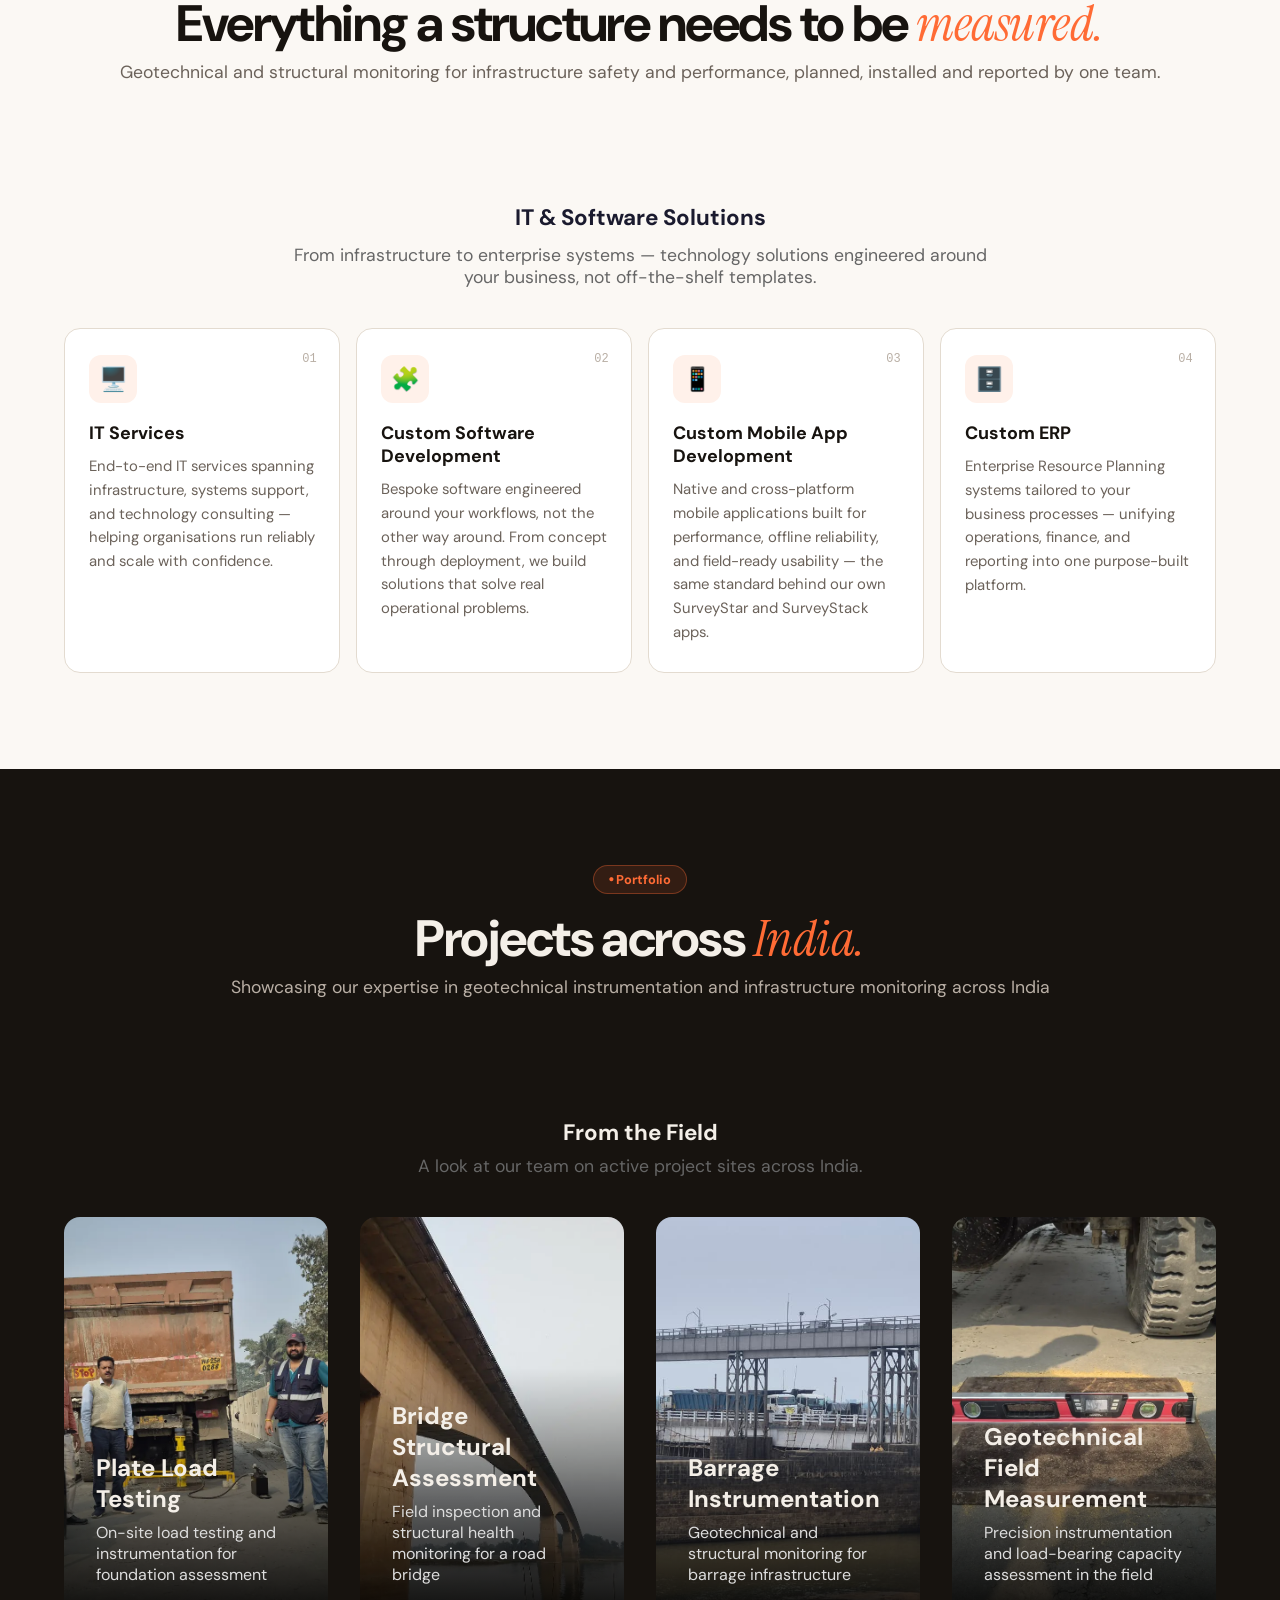
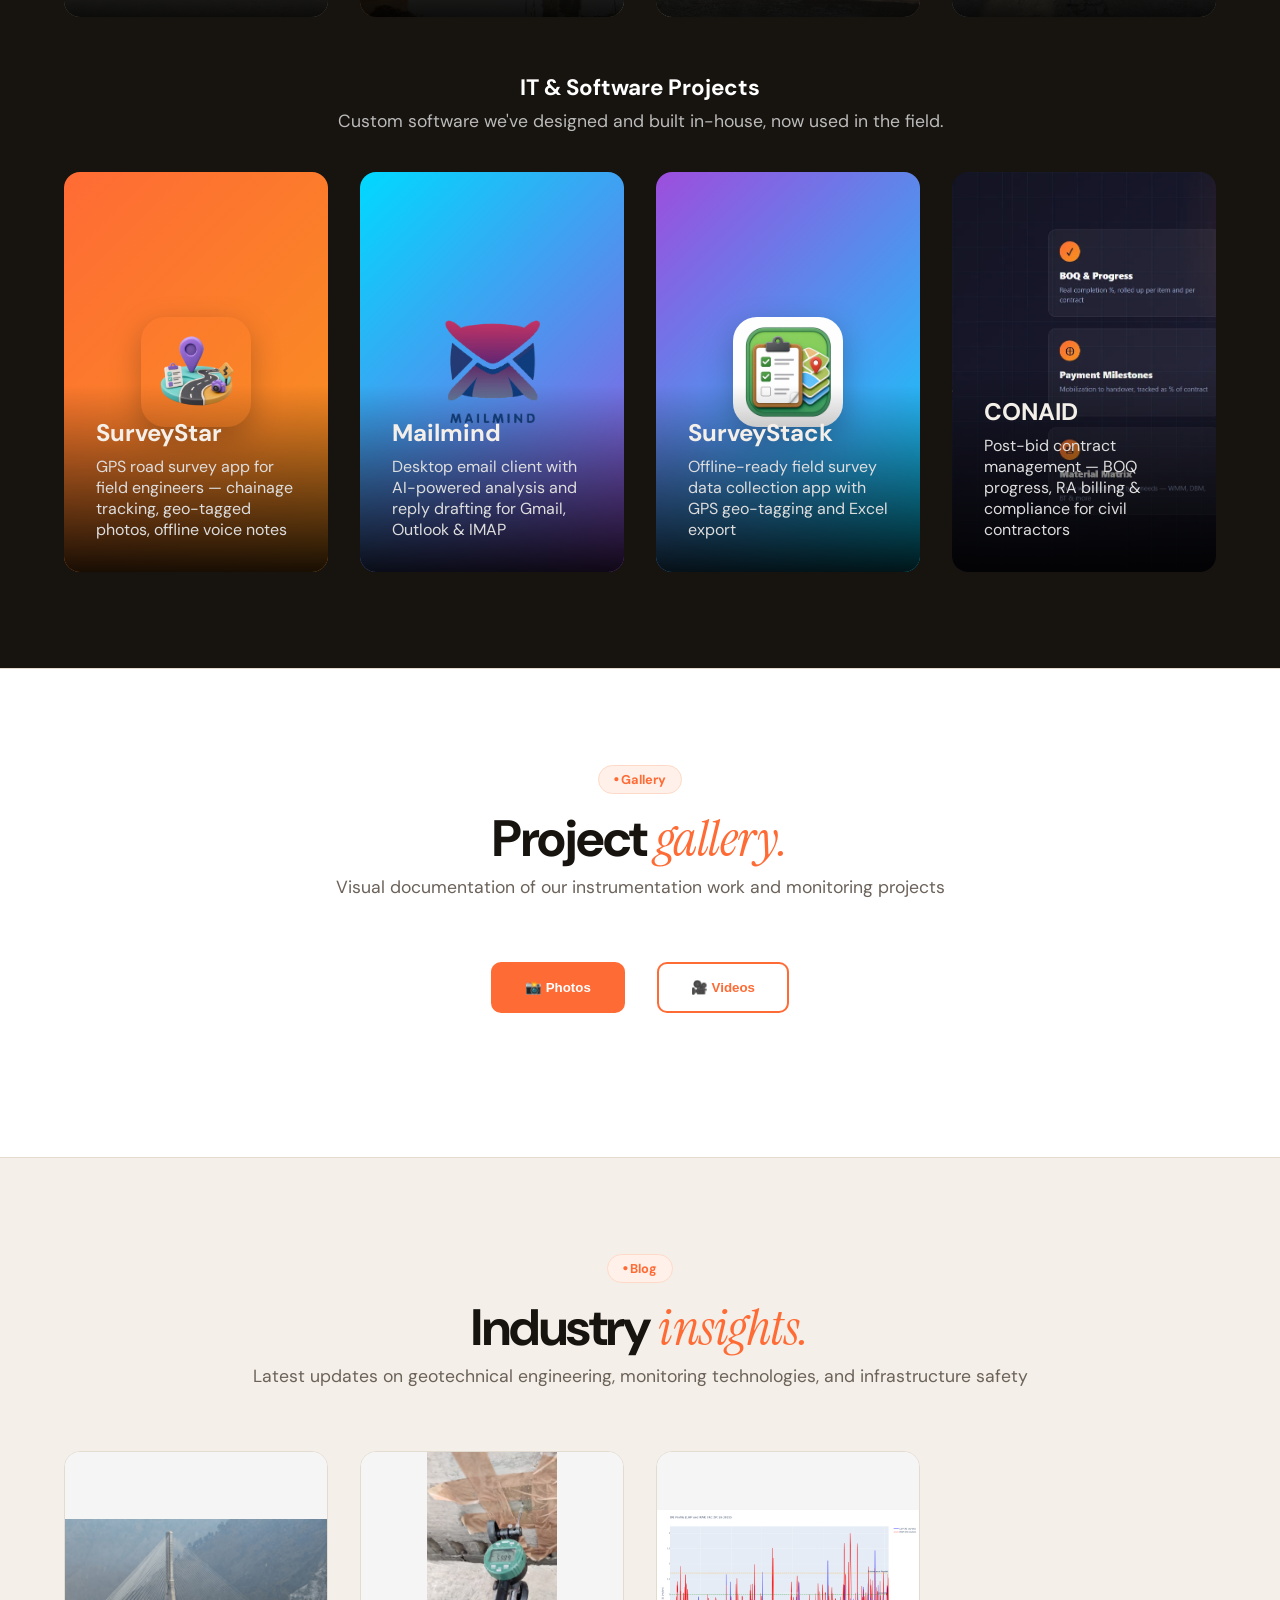
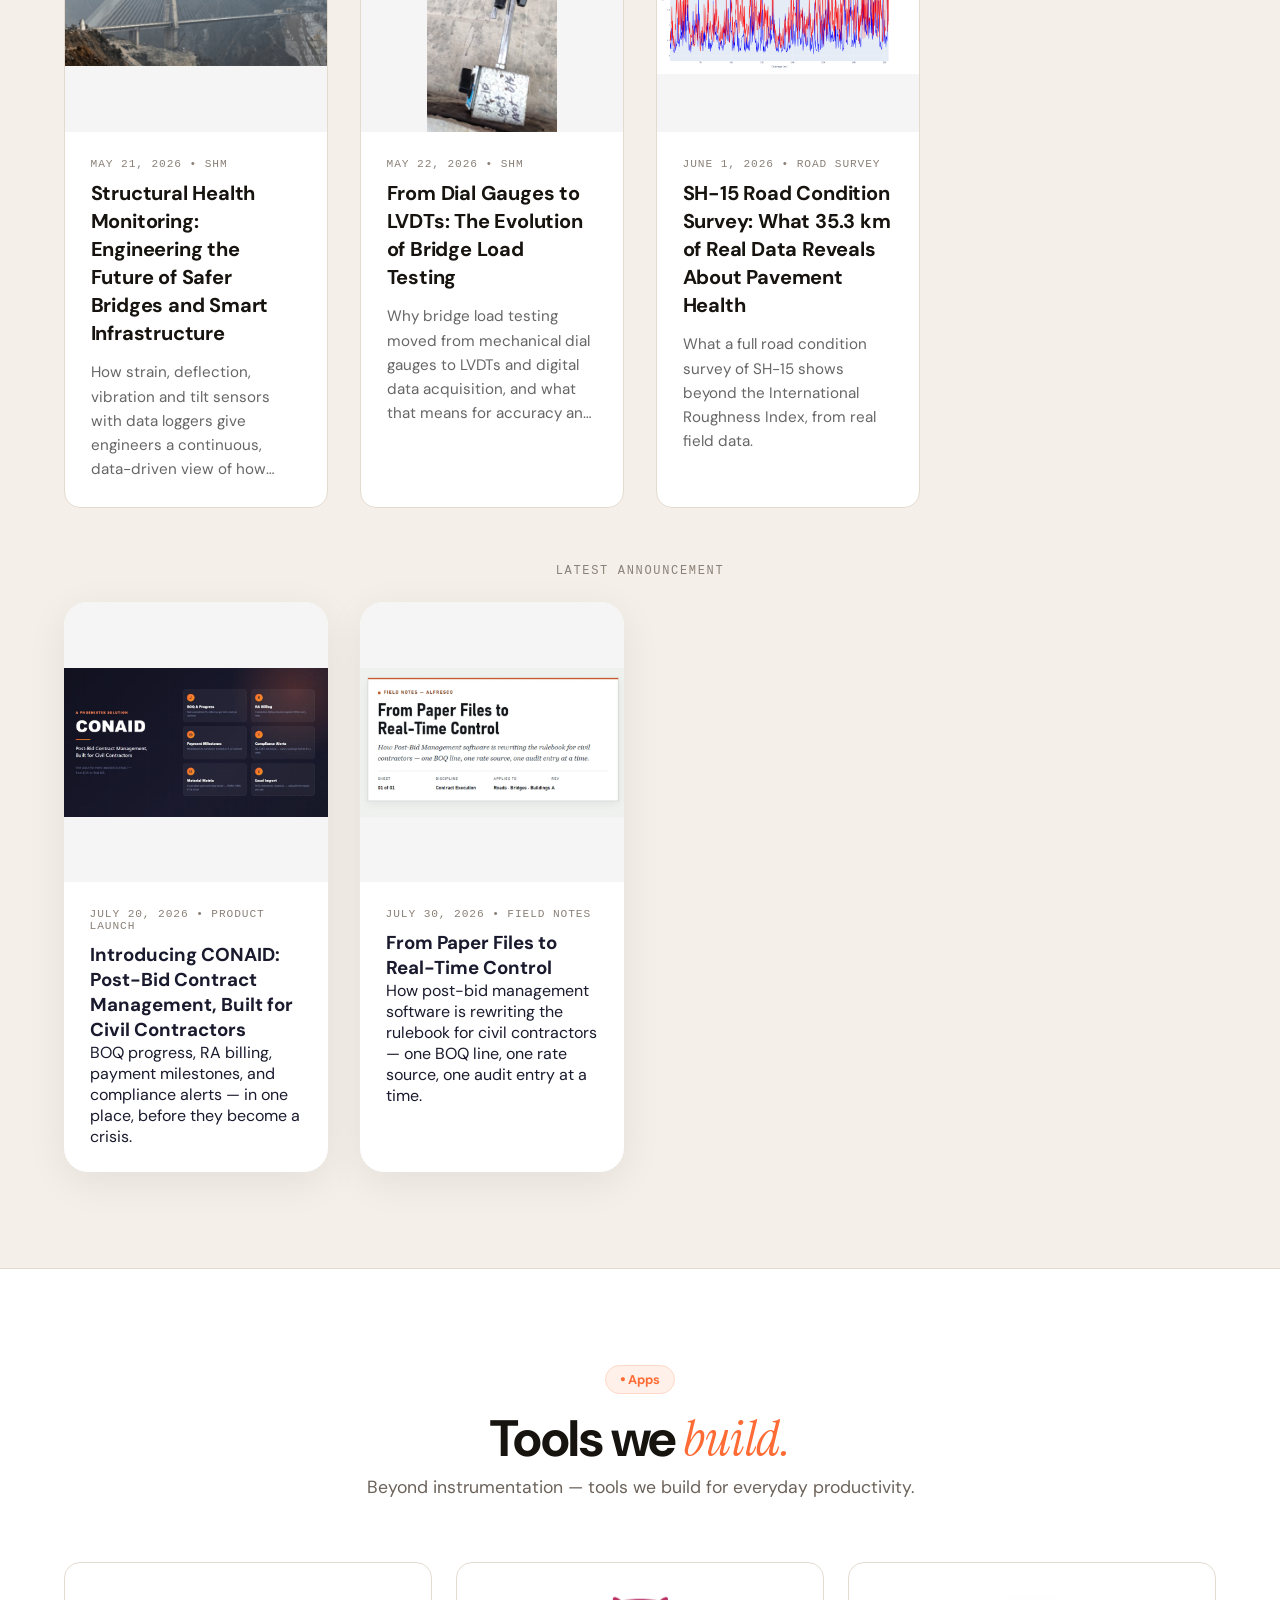
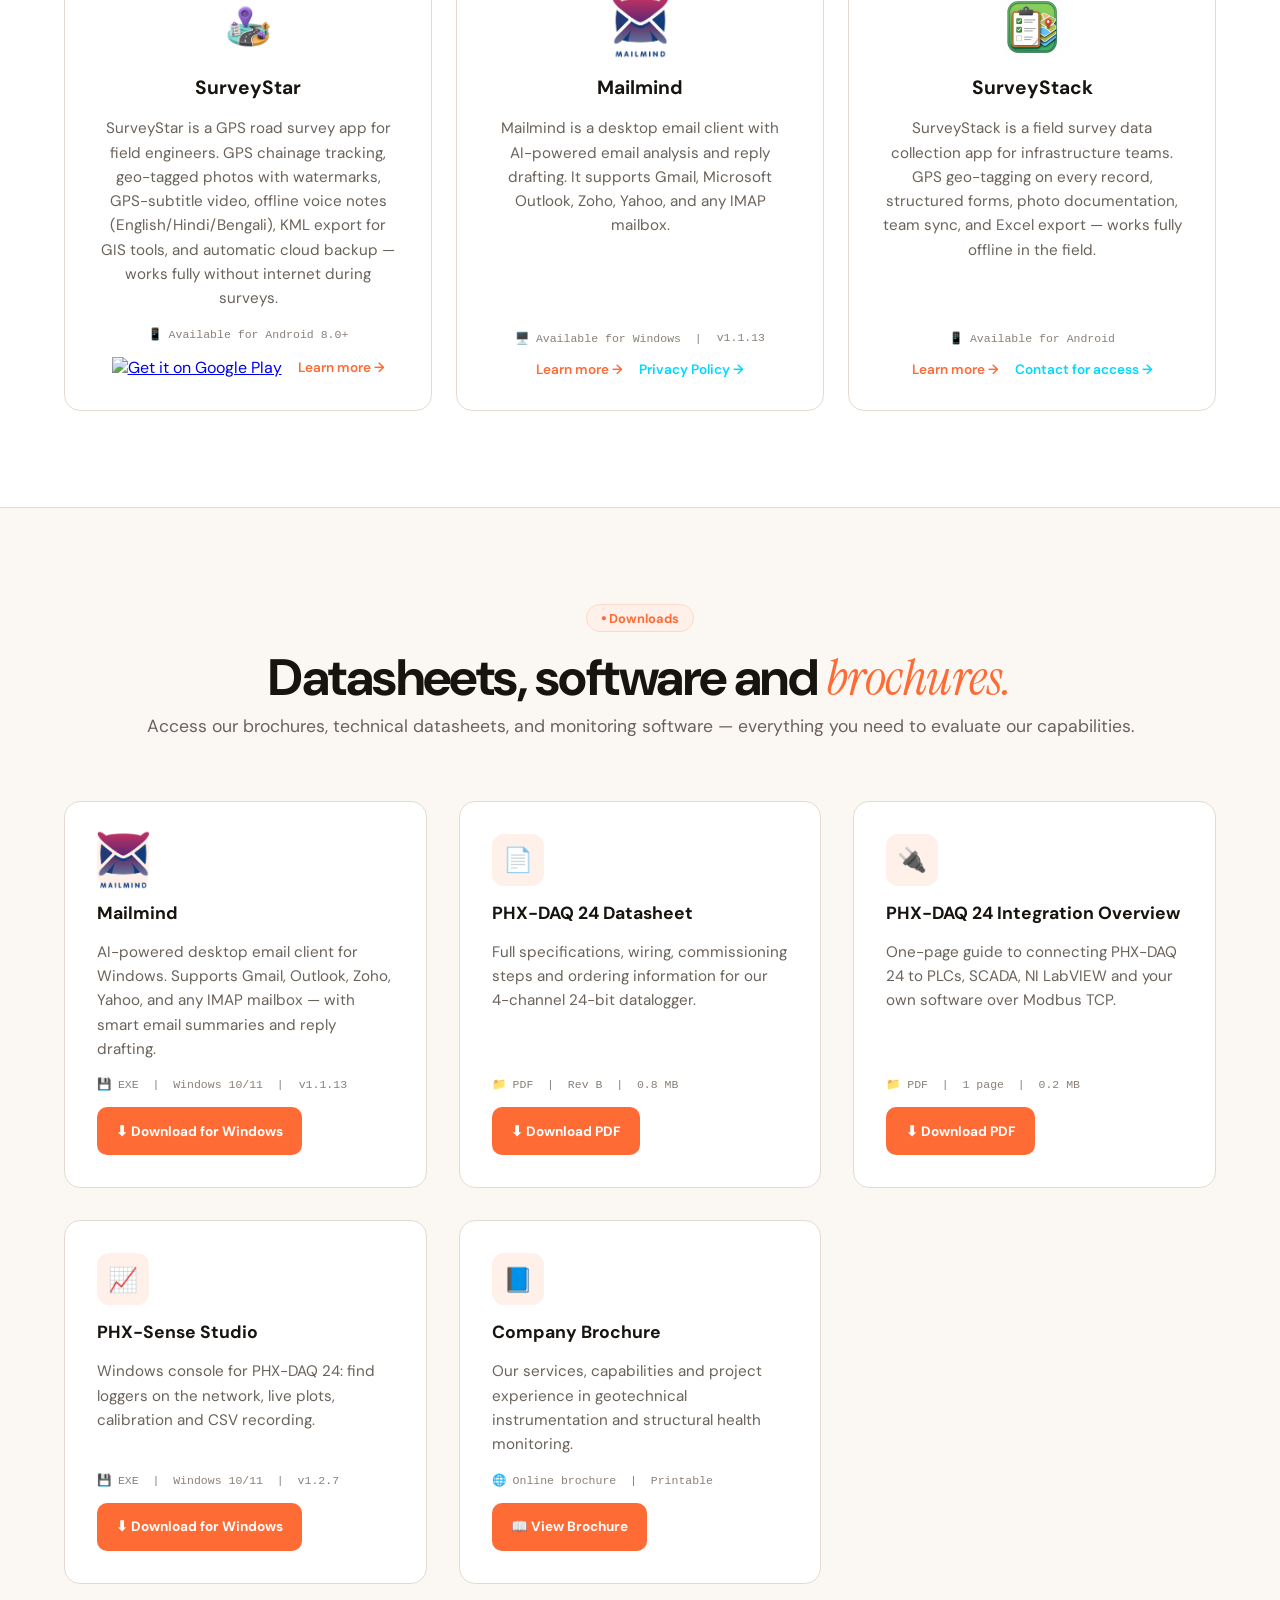
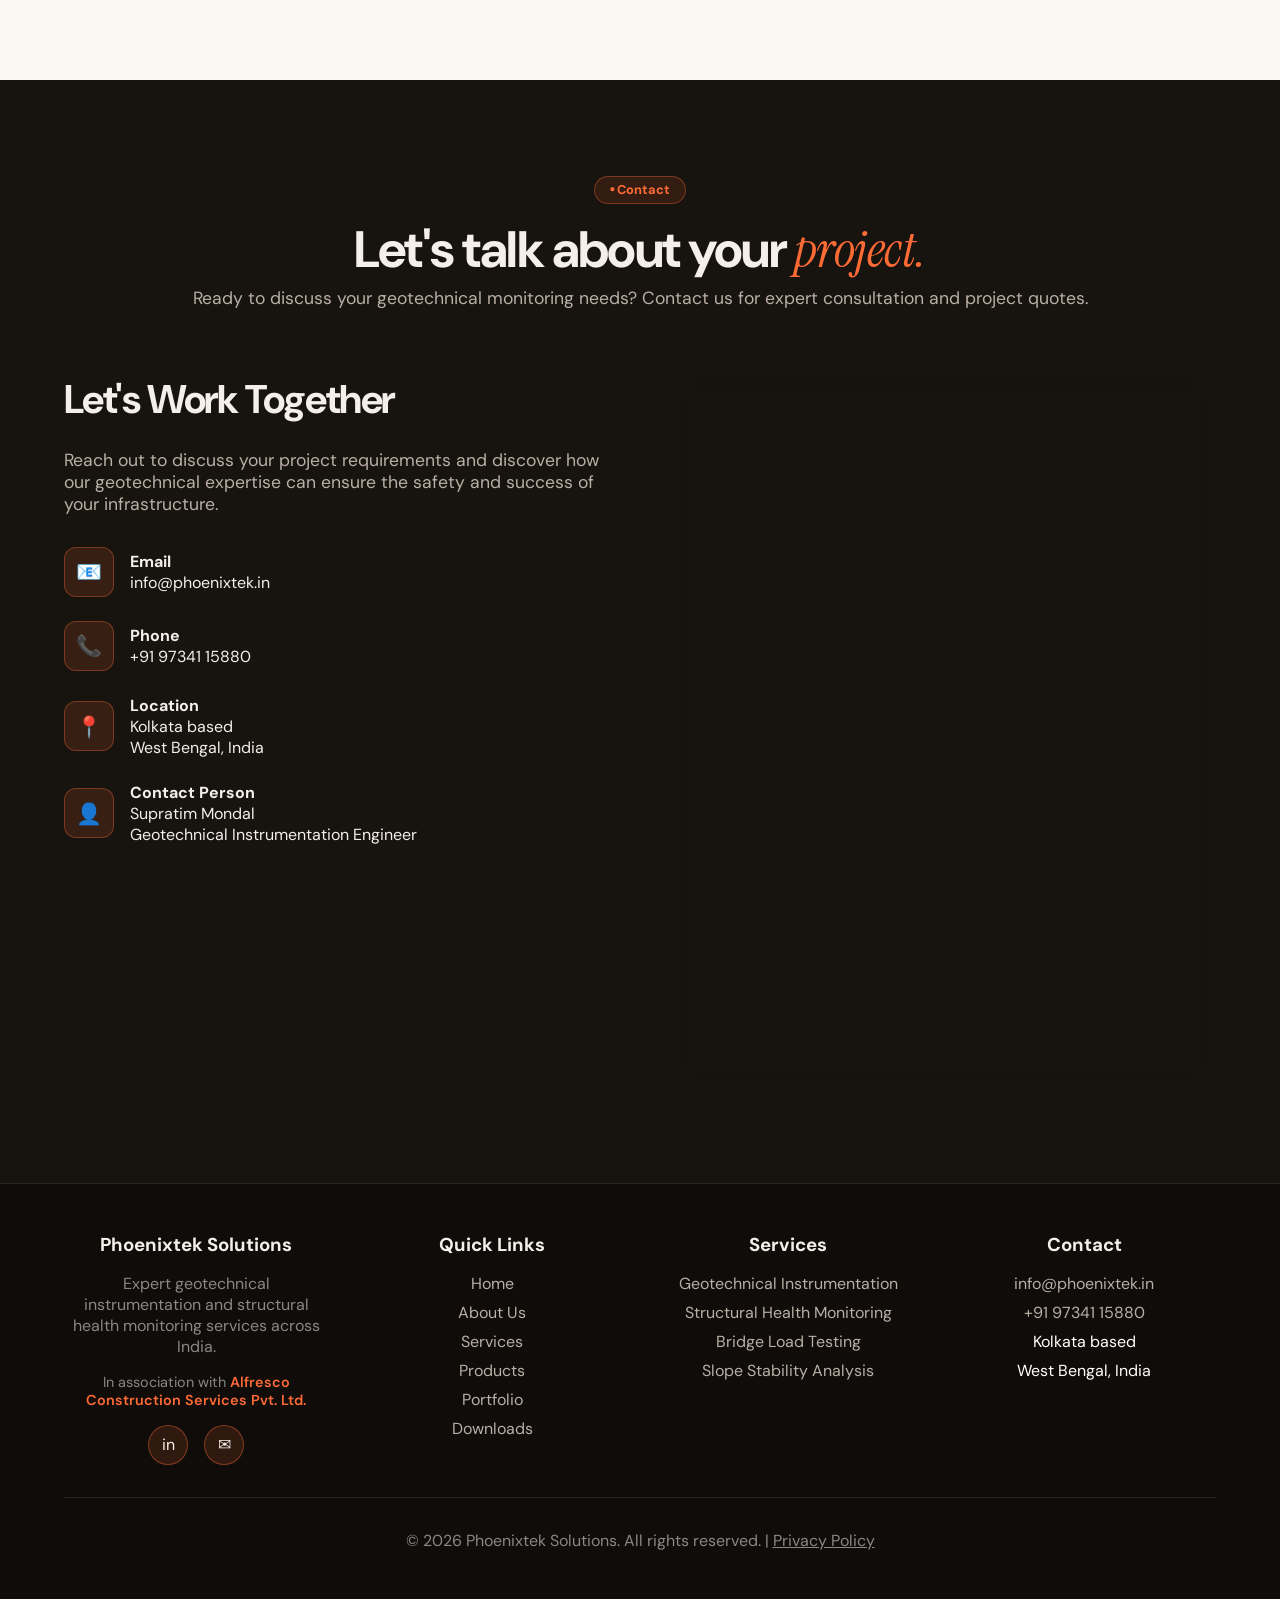
==== commit 911f5fac: "Match About subheading to new heading style Co-Authored-By: Claude Opus 5.5 <noreply@anthropic.com>" ====
--- a/index.html
+++ b/index.html
@@ -1932,7 +1932,7 @@
 
         <div class="about-content" style="margin-top: 3rem;">
             <div class="about-text">
-                <h3 style="font-family:'Archivo Black',sans-serif; font-size:1.6rem; color:var(--dark); margin-bottom:1rem;">Who We Are</h3>
+                <h3 style="font-size:1.6rem; margin-bottom:1rem;">Who We Are</h3>
                 <p>In association with <a href="http://www.alfresco-bestech.com/" target="_blank" rel="noopener" style="color:var(--primary);font-weight:600;text-decoration:none;">Alfresco Construction Services Pvt. Ltd.</a>, Phoenixtek Solutions stands at the forefront of geotechnical instrumentation and structural health monitoring in India. We were established with a clear purpose: to bring world-class precision monitoring technology to Indian infrastructure — making every bridge, dam, tunnel, and high-rise safer for the people who depend on them.</p>
                 <p>Our story began with a simple but powerful belief held by our founder, <strong>Supratim Mondal</strong> — that robust infrastructure safety is not a luxury but a necessity. Backed by deep domain knowledge and hands-on field experience, we have grown into a trusted name across some of India's most demanding infrastructure projects, from the plains of Bengal to the high-altitude terrains of the Northeast.</p>
                 <p>What sets us apart is our commitment to the full monitoring lifecycle: from instrument selection and installation, through real-time data acquisition, to interpretation, reporting, and actionable recommendations. We don't just install sensors — we deliver clarity.</p>
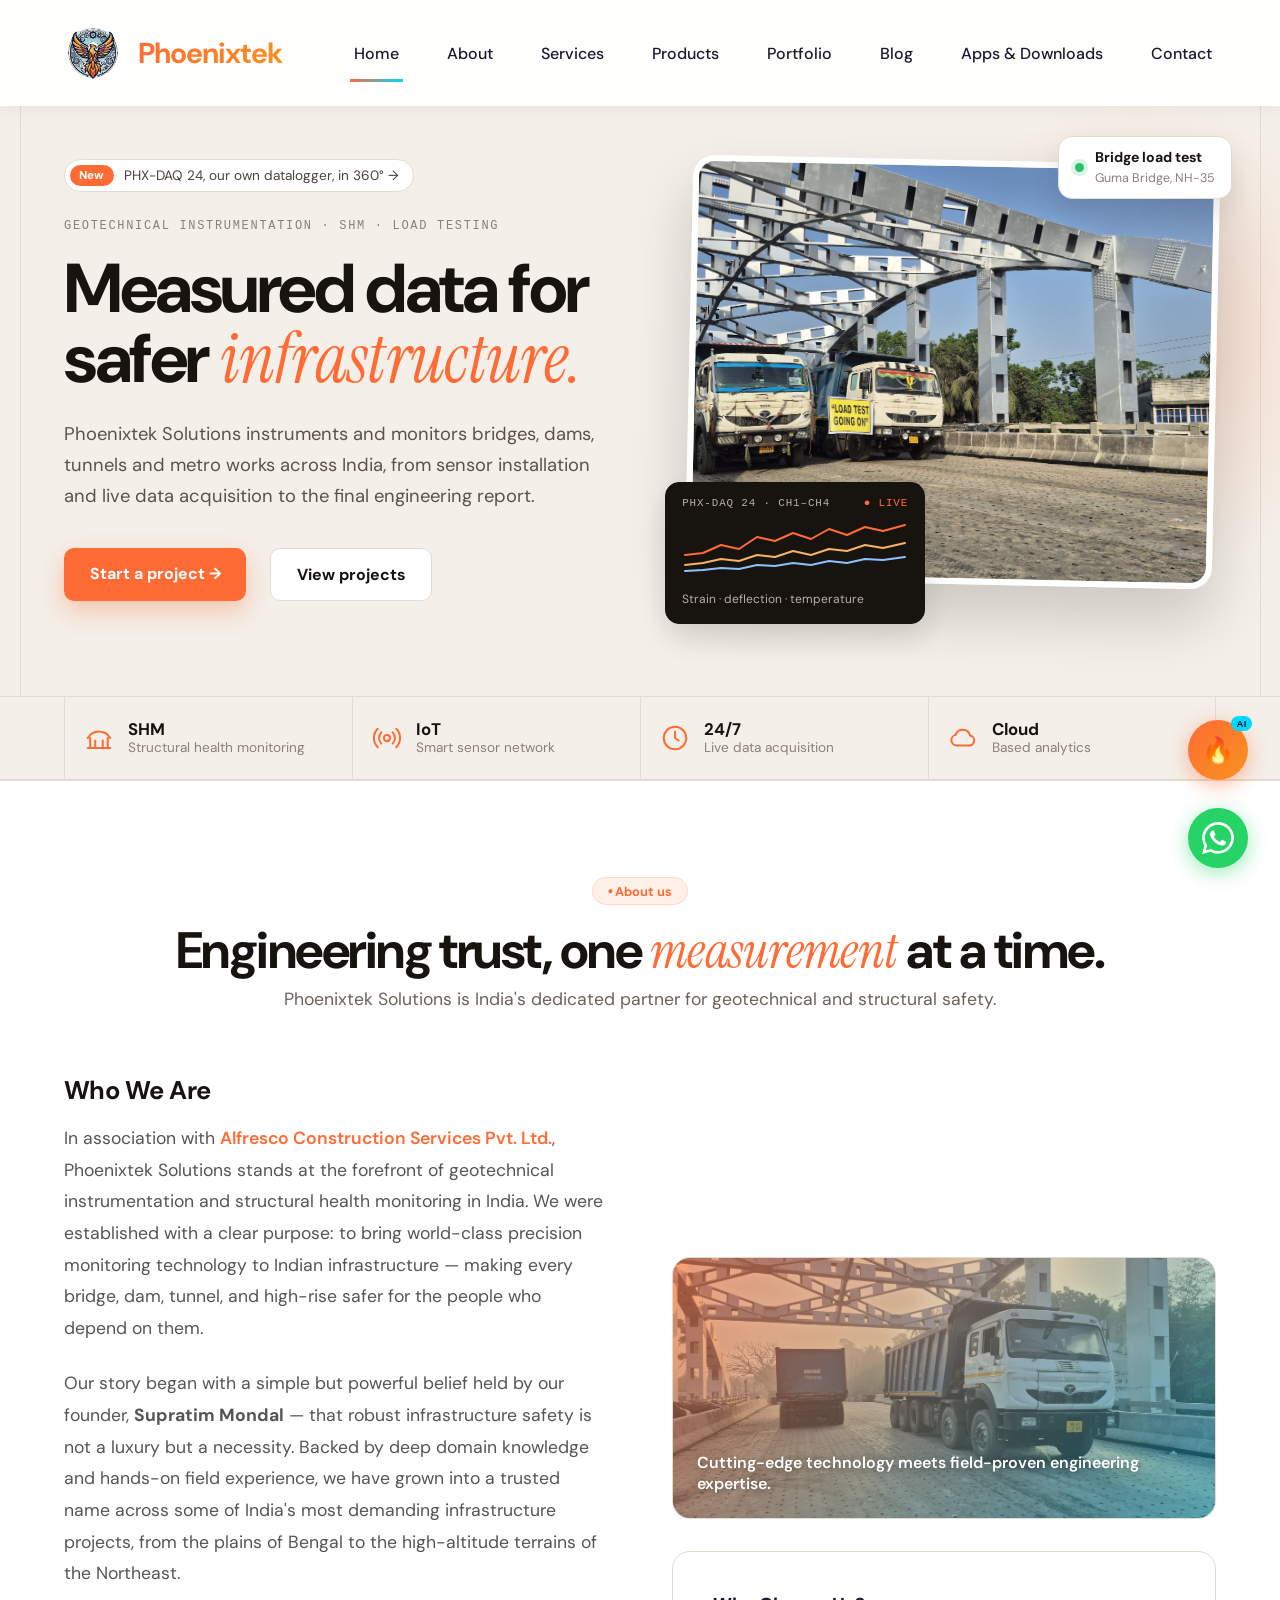
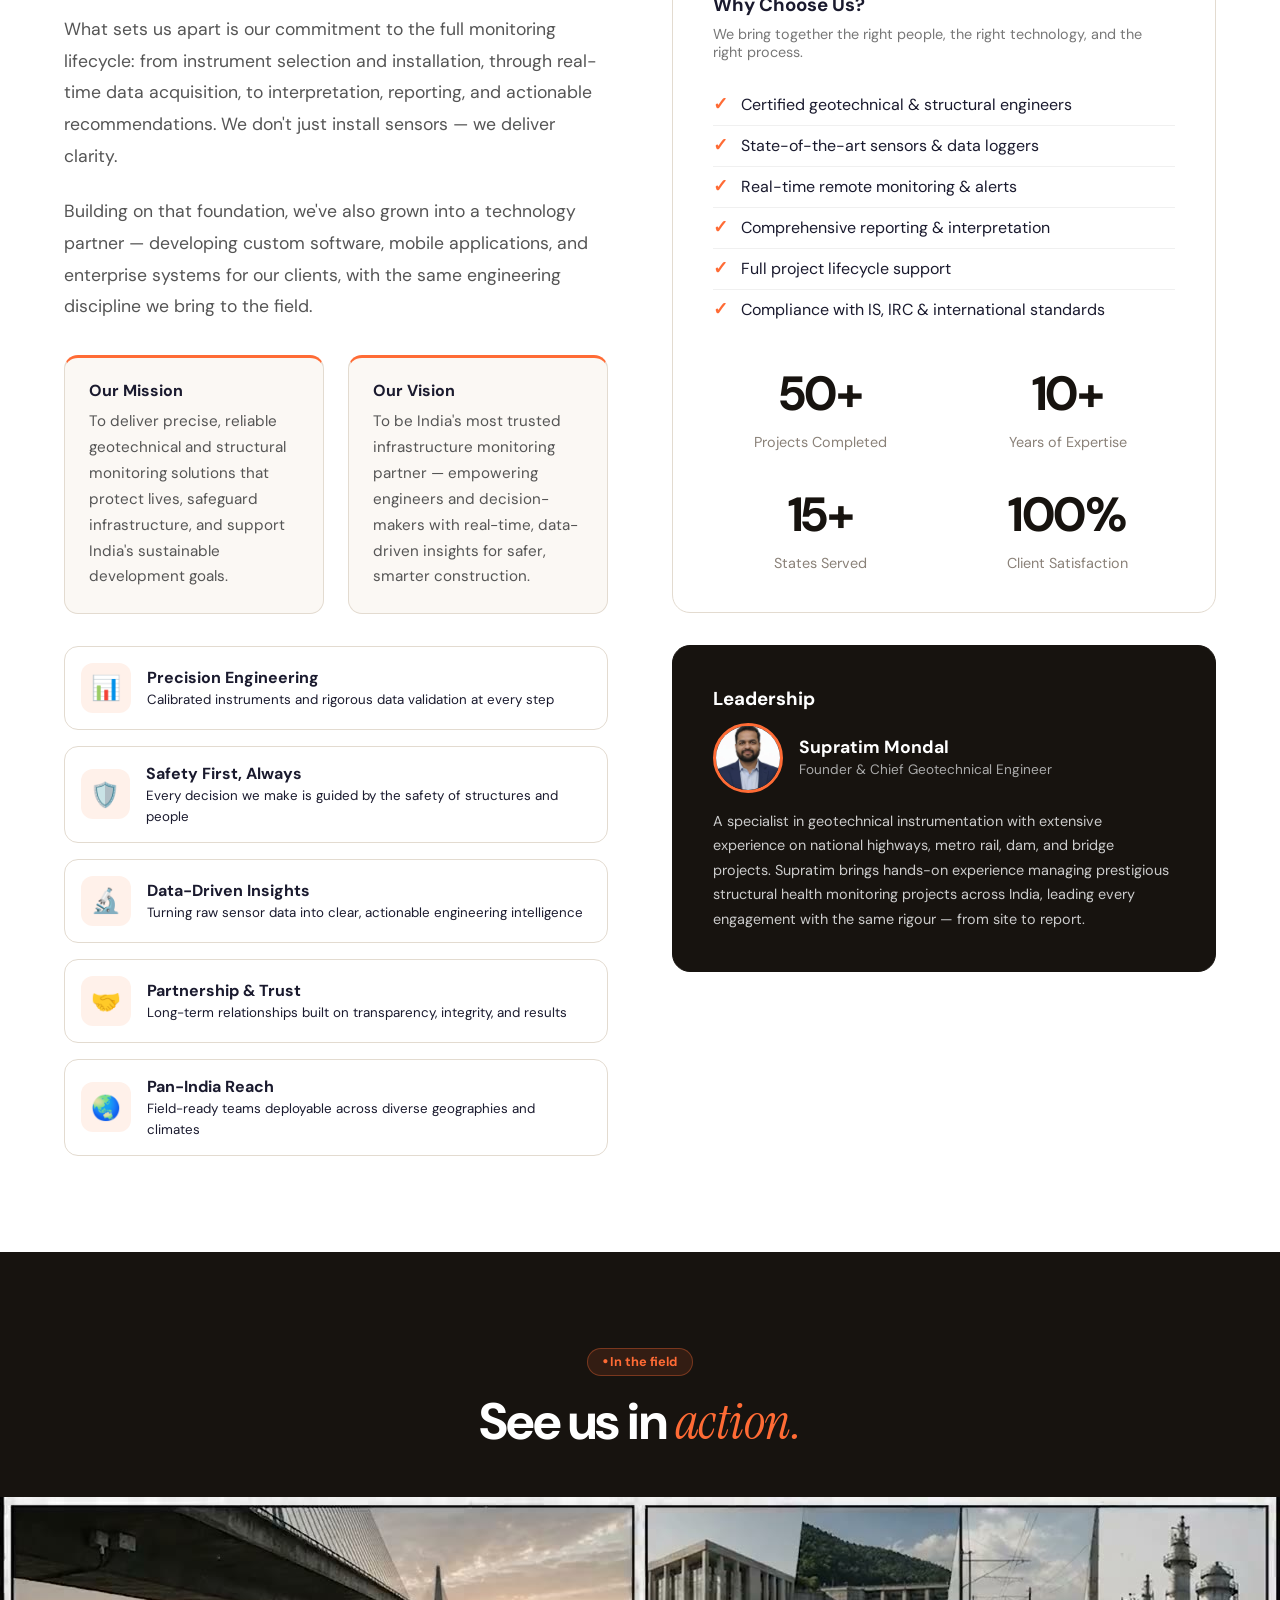
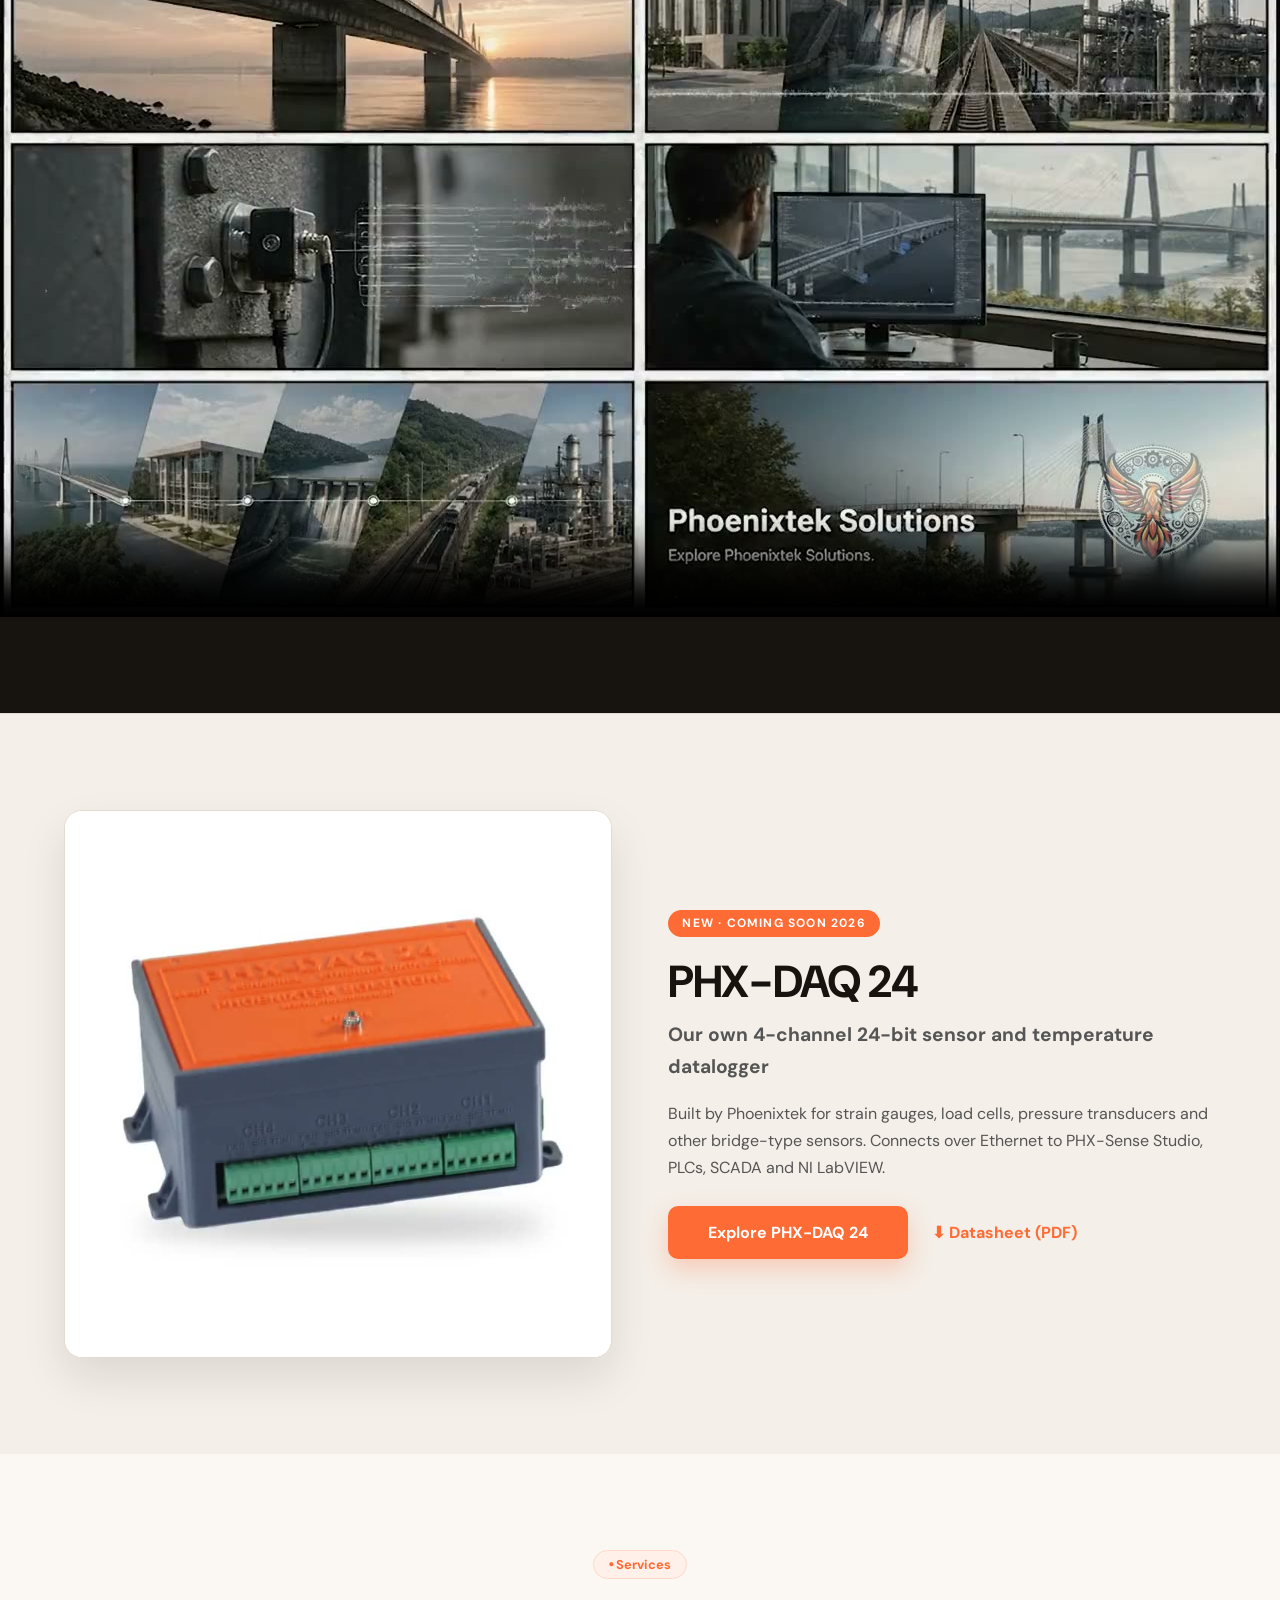
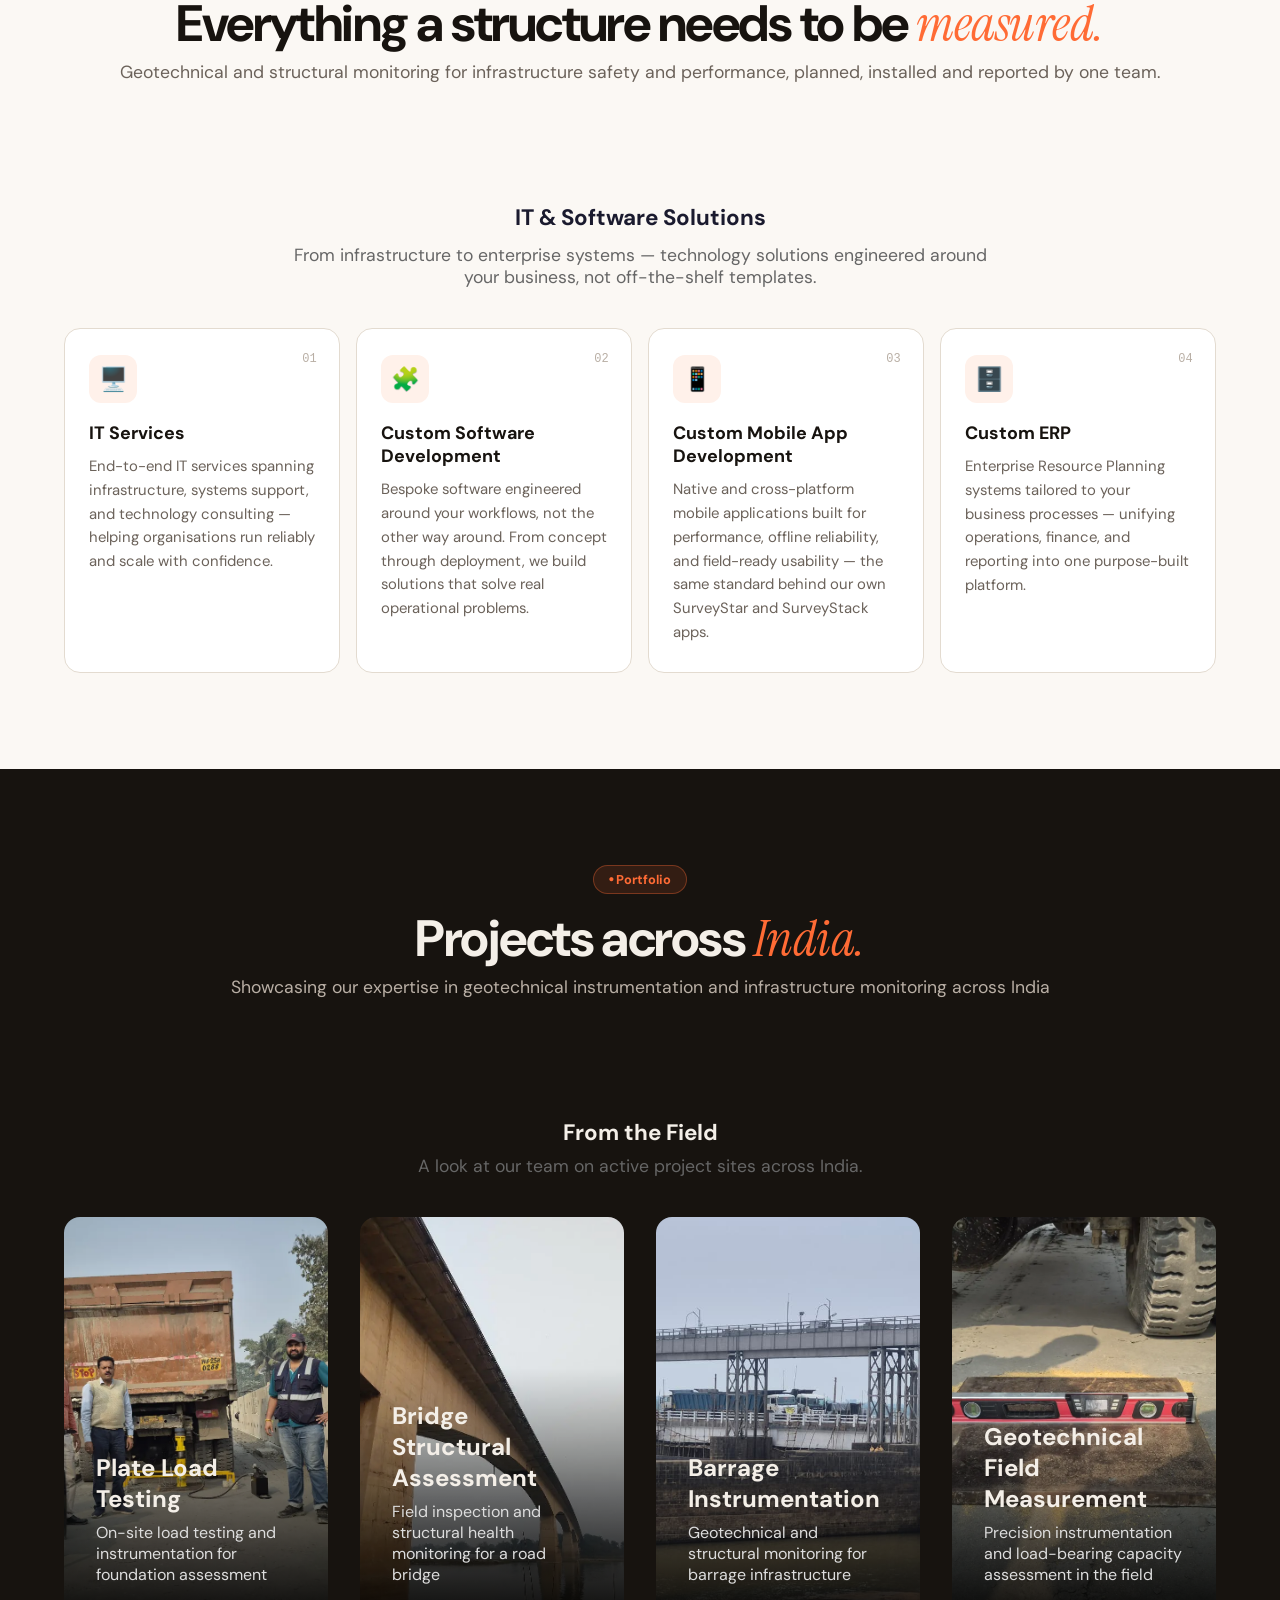
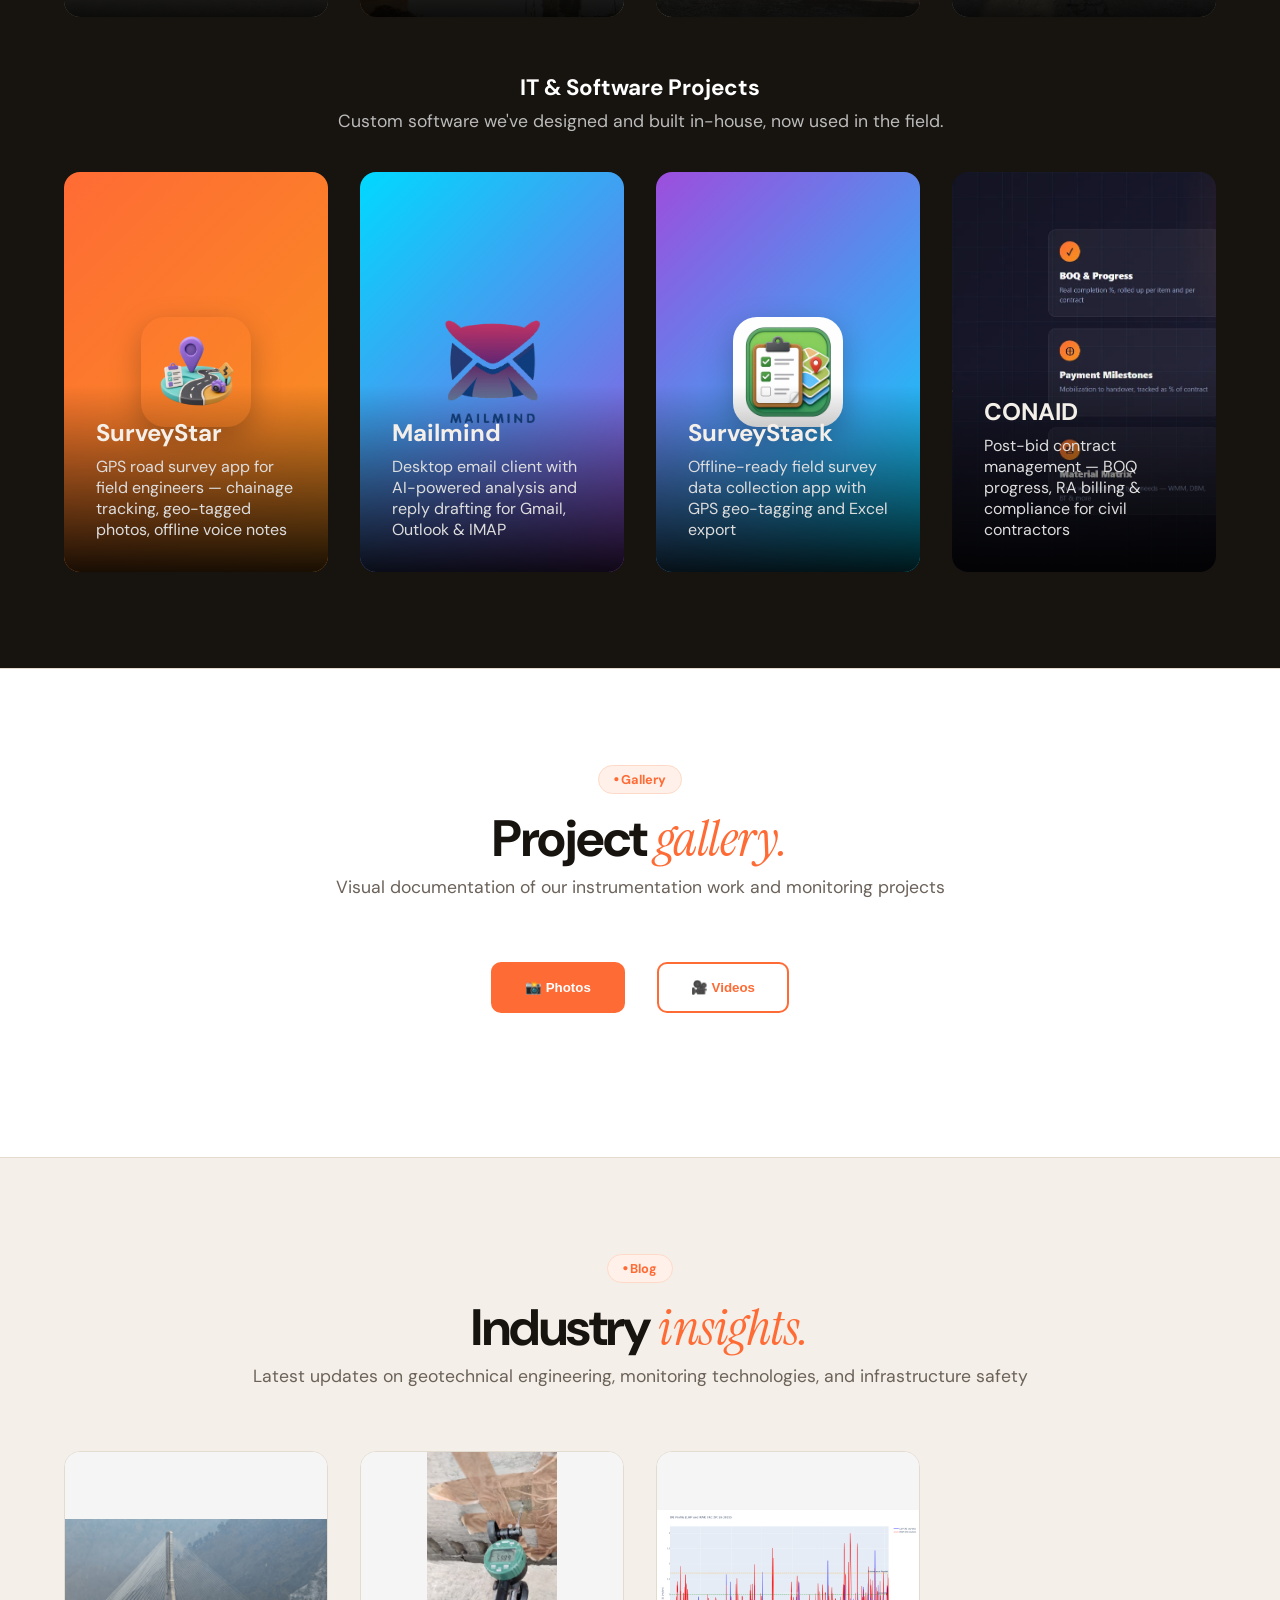
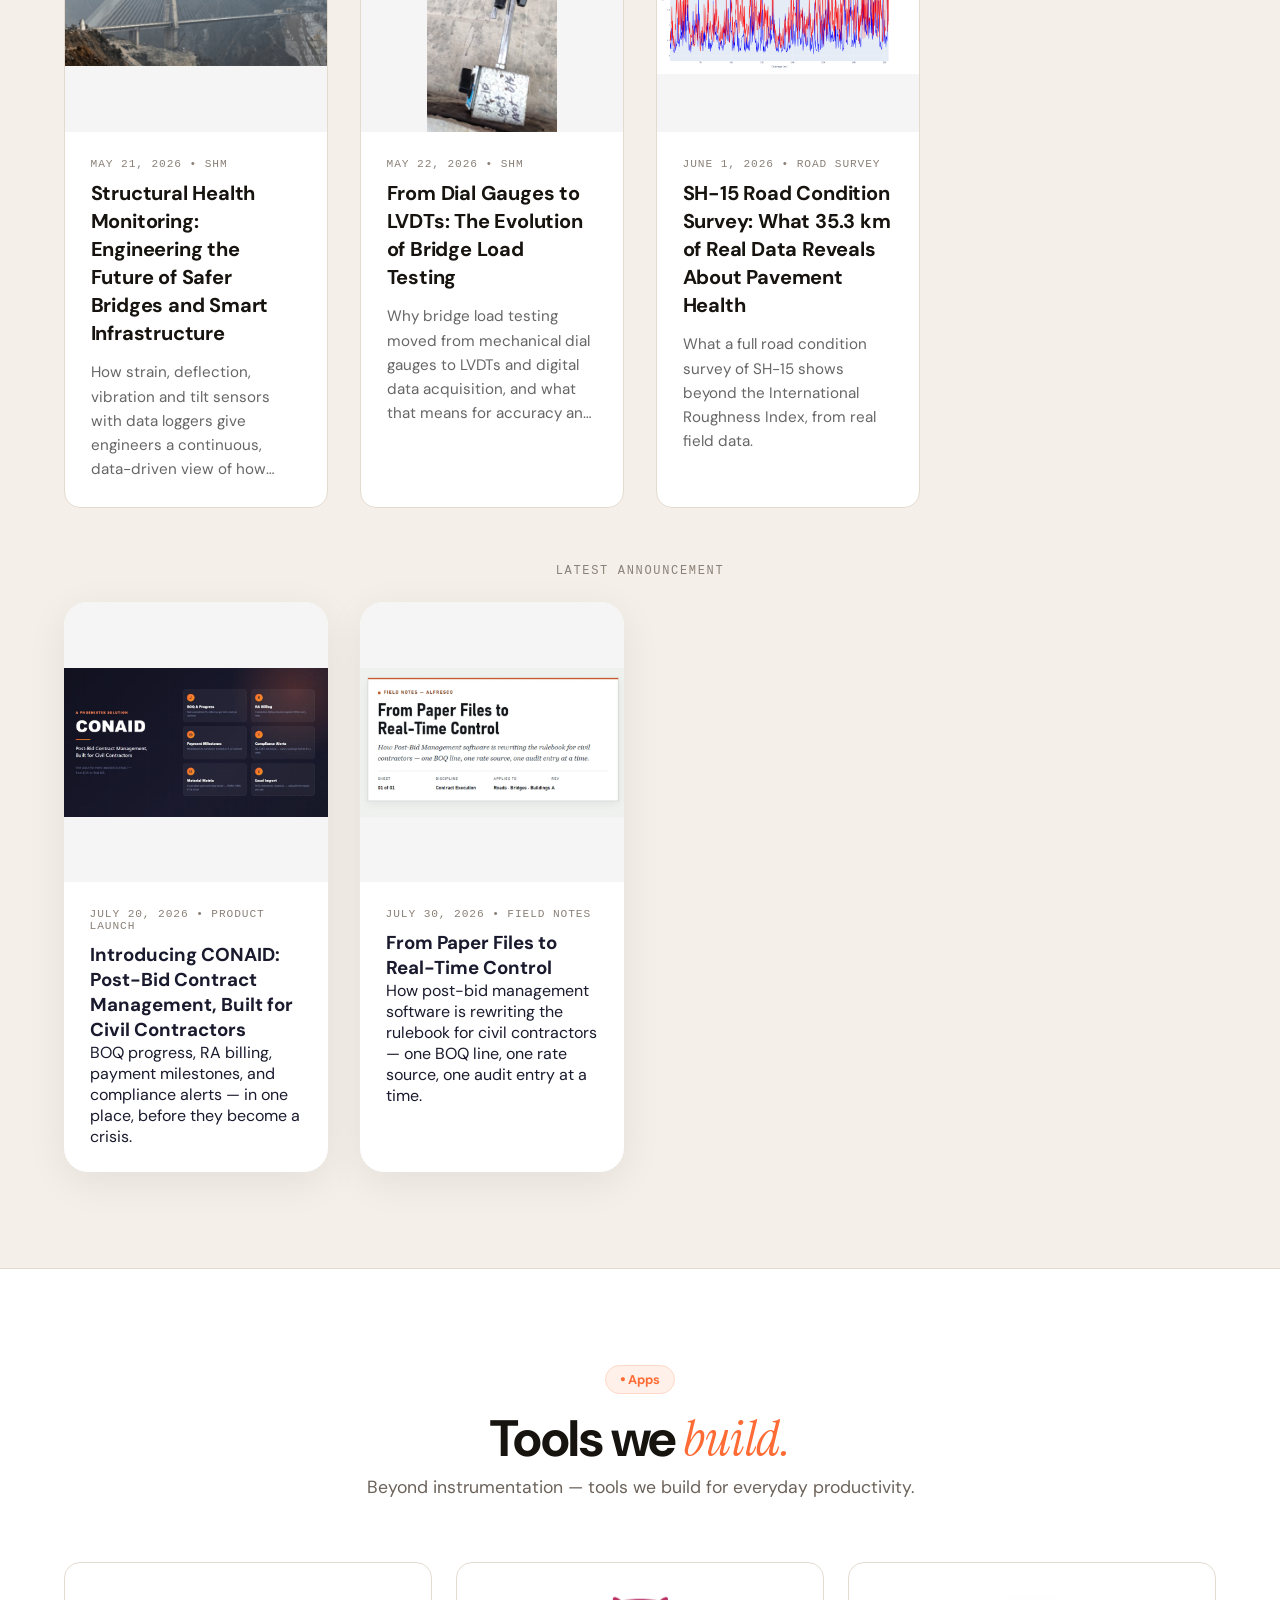
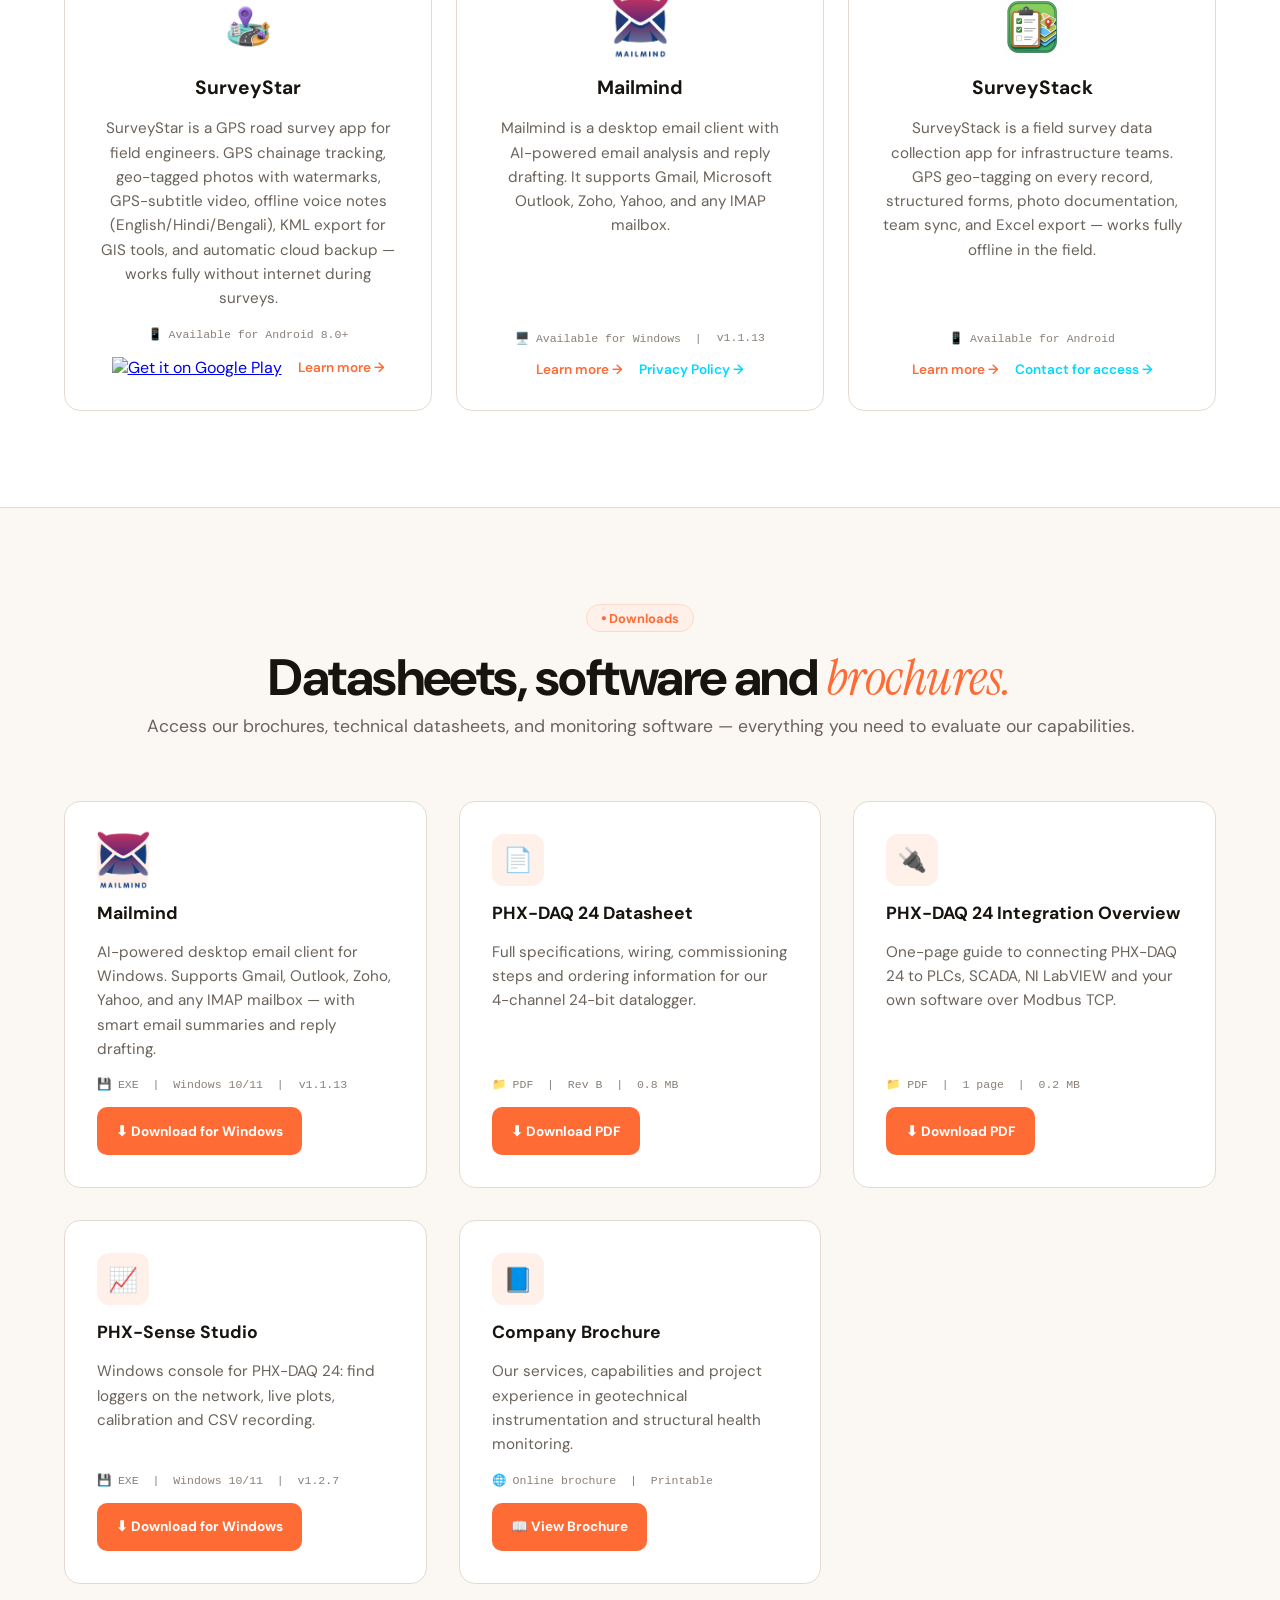
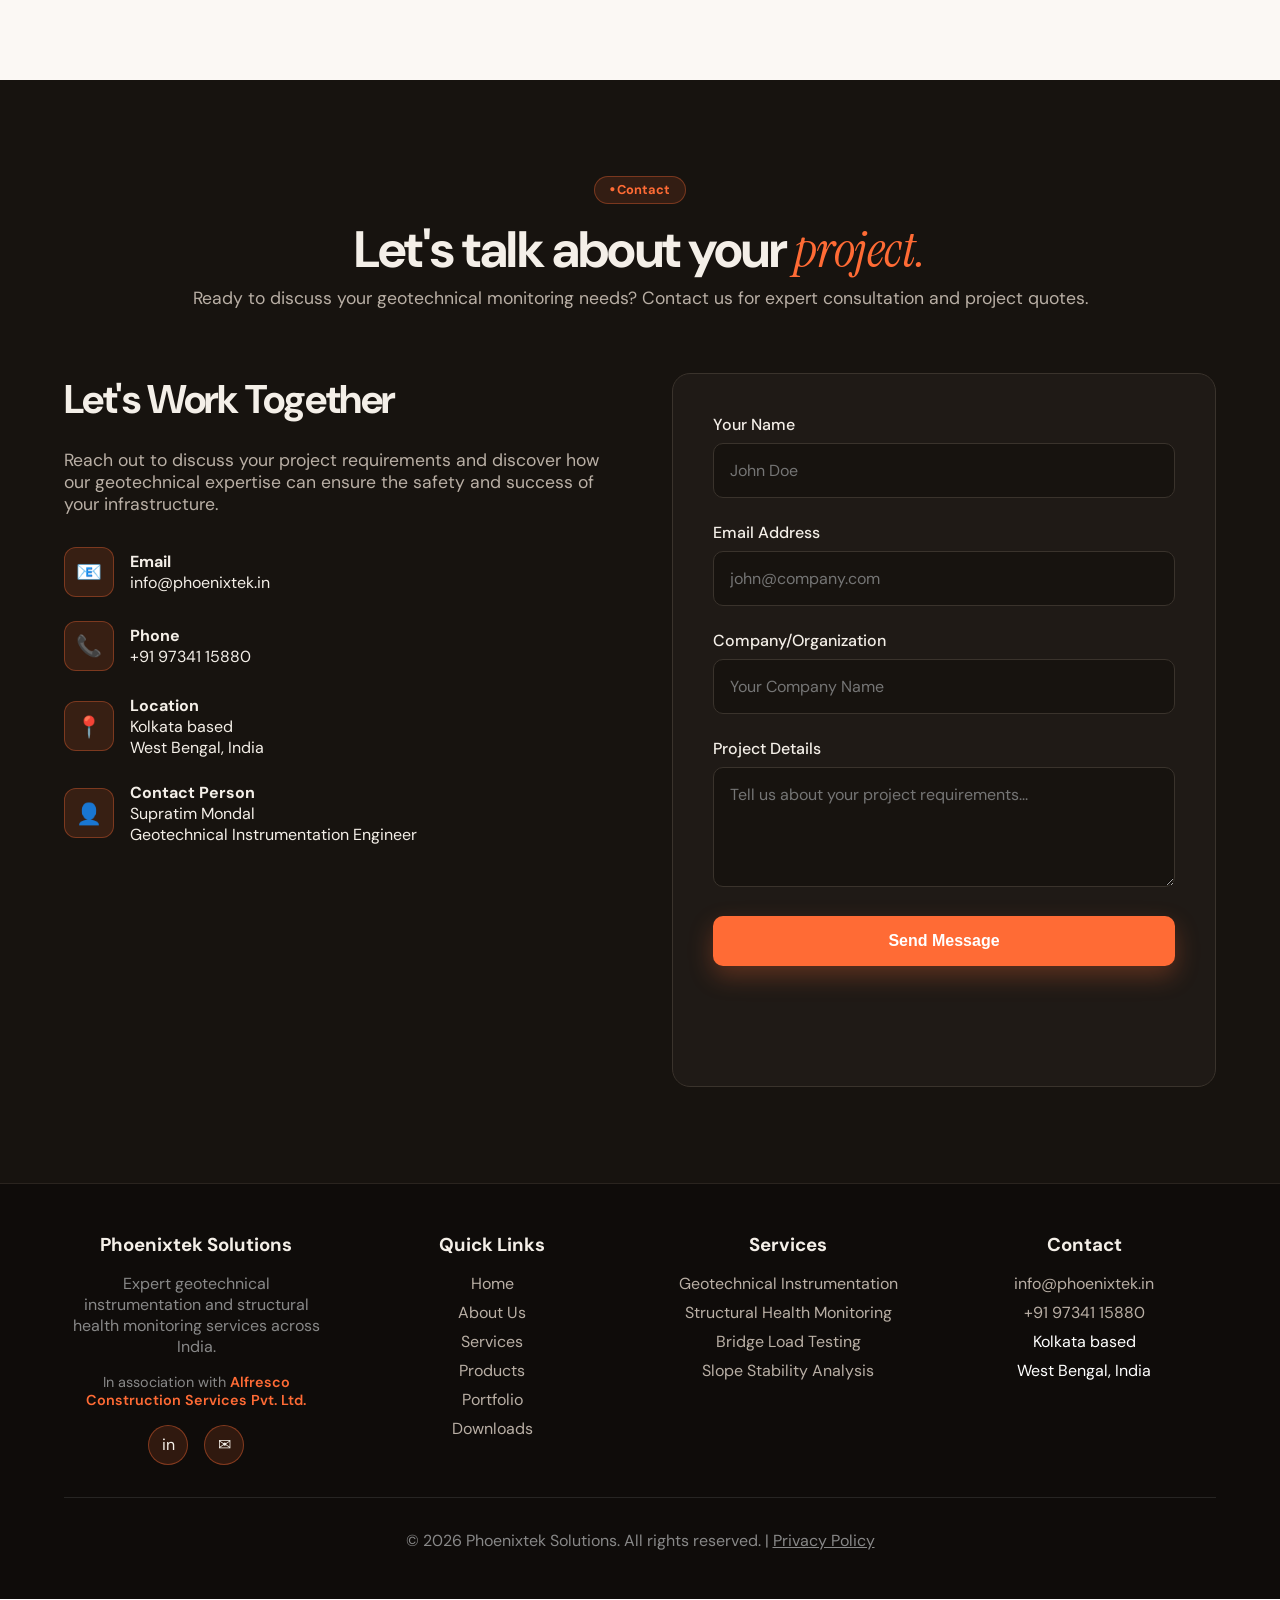
==== commit 30704d23: "Add WhatsApp button to sub-pages, theme the post-bid article, drop unused Archivo font, speed up her" ====
--- a/index.html
+++ b/index.html
@@ -76,7 +76,7 @@
 
     <link rel="preconnect" href="https://fonts.googleapis.com">
     <link rel="preconnect" href="https://fonts.gstatic.com" crossorigin>
-    <link href="https://fonts.googleapis.com/css2?family=Archivo+Black&family=DM+Sans:wght@400;500;700&family=Instrument+Serif:ital@1&display=swap" rel="stylesheet">
+    <link href="https://fonts.googleapis.com/css2?family=DM+Sans:wght@400;500;700&family=Instrument+Serif:ital@1&display=swap" rel="stylesheet">
     <style>
         * {
             margin: 0;
@@ -160,7 +160,8 @@
         }
 
         .logo {
-            font-family: 'Archivo Black', sans-serif;
+            font-family: 'DM Sans', sans-serif;
+            font-weight: 700;
             font-size: 1.8rem;
             background: linear-gradient(135deg, var(--primary), var(--secondary));
             -webkit-background-clip: text;
@@ -259,11 +260,11 @@
         }
 
         .hero h1 {
-            font-family: 'Archivo Black', sans-serif;
+            font-family: 'DM Sans', sans-serif;
             font-size: 4.5rem;
             line-height: 1.1;
             margin-bottom: 1.5rem;
-            animation: fadeInUp 0.8s ease 0.2s both;
+            animation: fadeInUp 0.5s ease 0.05s both;
         }
 
         .hero h1 .gradient-text {
@@ -289,13 +290,13 @@
             line-height: 1.8;
             margin-bottom: 2.5rem;
             color: #555;
-            animation: fadeInUp 0.8s ease 0.4s both;
+            animation: fadeInUp 0.5s ease 0.12s both;
         }
 
         .cta-buttons {
             display: flex;
             gap: 1.5rem;
-            animation: fadeInUp 0.8s ease 0.6s both;
+            animation: fadeInUp 0.5s ease 0.2s both;
         }
 
         .btn {
@@ -355,7 +356,7 @@
 
         .hero-visual {
             position: relative;
-            animation: fadeInUp 0.8s ease 0.8s both;
+            animation: fadeInUp 0.6s ease 0.1s both;
         }
 
         .visual-card {
@@ -378,7 +379,7 @@
         }
 
         .stat-number {
-            font-family: 'Archivo Black', sans-serif;
+            font-family: 'DM Sans', sans-serif;
             font-size: 3rem;
             background: linear-gradient(135deg, var(--primary), var(--accent));
             -webkit-background-clip: text;
@@ -400,7 +401,7 @@
         }
 
         .section-title {
-            font-family: 'Archivo Black', sans-serif;
+            font-family: 'DM Sans', sans-serif;
             font-size: 3rem;
             margin-bottom: 3rem;
             text-align: center;
@@ -625,7 +626,7 @@
         }
 
         .about-text h2 {
-            font-family: 'Archivo Black', sans-serif;
+            font-family: 'DM Sans', sans-serif;
             font-size: 2.5rem;
             margin-bottom: 1.5rem;
         }
@@ -895,7 +896,7 @@
         }
 
         .blog-modal-body h2 {
-            font-family: 'Archivo Black', sans-serif;
+            font-family: 'DM Sans', sans-serif;
             font-size: 2rem;
             margin-bottom: 1.5rem;
             color: var(--dark);
@@ -1045,7 +1046,7 @@
         }
 
         .contact-info h2 {
-            font-family: 'Archivo Black', sans-serif;
+            font-family: 'DM Sans', sans-serif;
             font-size: 2.5rem;
             margin-bottom: 1.5rem;
         }
@@ -1314,7 +1315,7 @@
         }
 
         .download-card h3 {
-            font-family: 'Archivo Black', sans-serif;
+            font-family: 'DM Sans', sans-serif;
             font-size: 1.1rem;
             color: var(--dark);
             margin: 0;
@@ -1697,7 +1698,7 @@
         .hero-pill {
             display: inline-flex; align-items: center; gap: 0.6rem; background: #fff; border: 1px solid var(--rule); border-radius: 999px;
             padding: 0.3rem 0.9rem 0.3rem 0.3rem; font-size: 0.85rem; color: #4a433c; text-decoration: none; margin-bottom: 1.6rem;
-            animation: fadeInUp 0.8s ease 0.1s both; transition: border-color .2s;
+            animation: fadeInUp 0.5s ease 0s both; transition: border-color .2s;
         }
         .hero-pill:hover { border-color: var(--primary); }
         .hero-pill span { background: var(--primary); color: #fff; font-weight: 700; font-size: 0.72rem; border-radius: 999px; padding: 0.2rem 0.6rem; }
@@ -1723,7 +1724,7 @@
         .hero-photo img { display: block; width: 100%; height: 100%; aspect-ratio: 4 / 3.2; object-fit: cover; }
         .float-card {
             position: absolute; background: #fff; border: 1px solid var(--rule); border-radius: 14px;
-            box-shadow: 0 14px 30px rgba(23,19,15,0.12); animation: fadeInUp 0.8s ease 1.1s both;
+            box-shadow: 0 14px 30px rgba(23,19,15,0.12); animation: fadeInUp 0.5s ease 0.6s both;
         }
         .fc-site { top: 0; right: -1rem; display: flex; align-items: center; gap: 0.7rem; padding: 0.7rem 1rem; }
         .fc-site i { width: 9px; height: 9px; border-radius: 50%; background: #2fbf71; box-shadow: 0 0 0 4px rgba(47,191,113,0.18); }
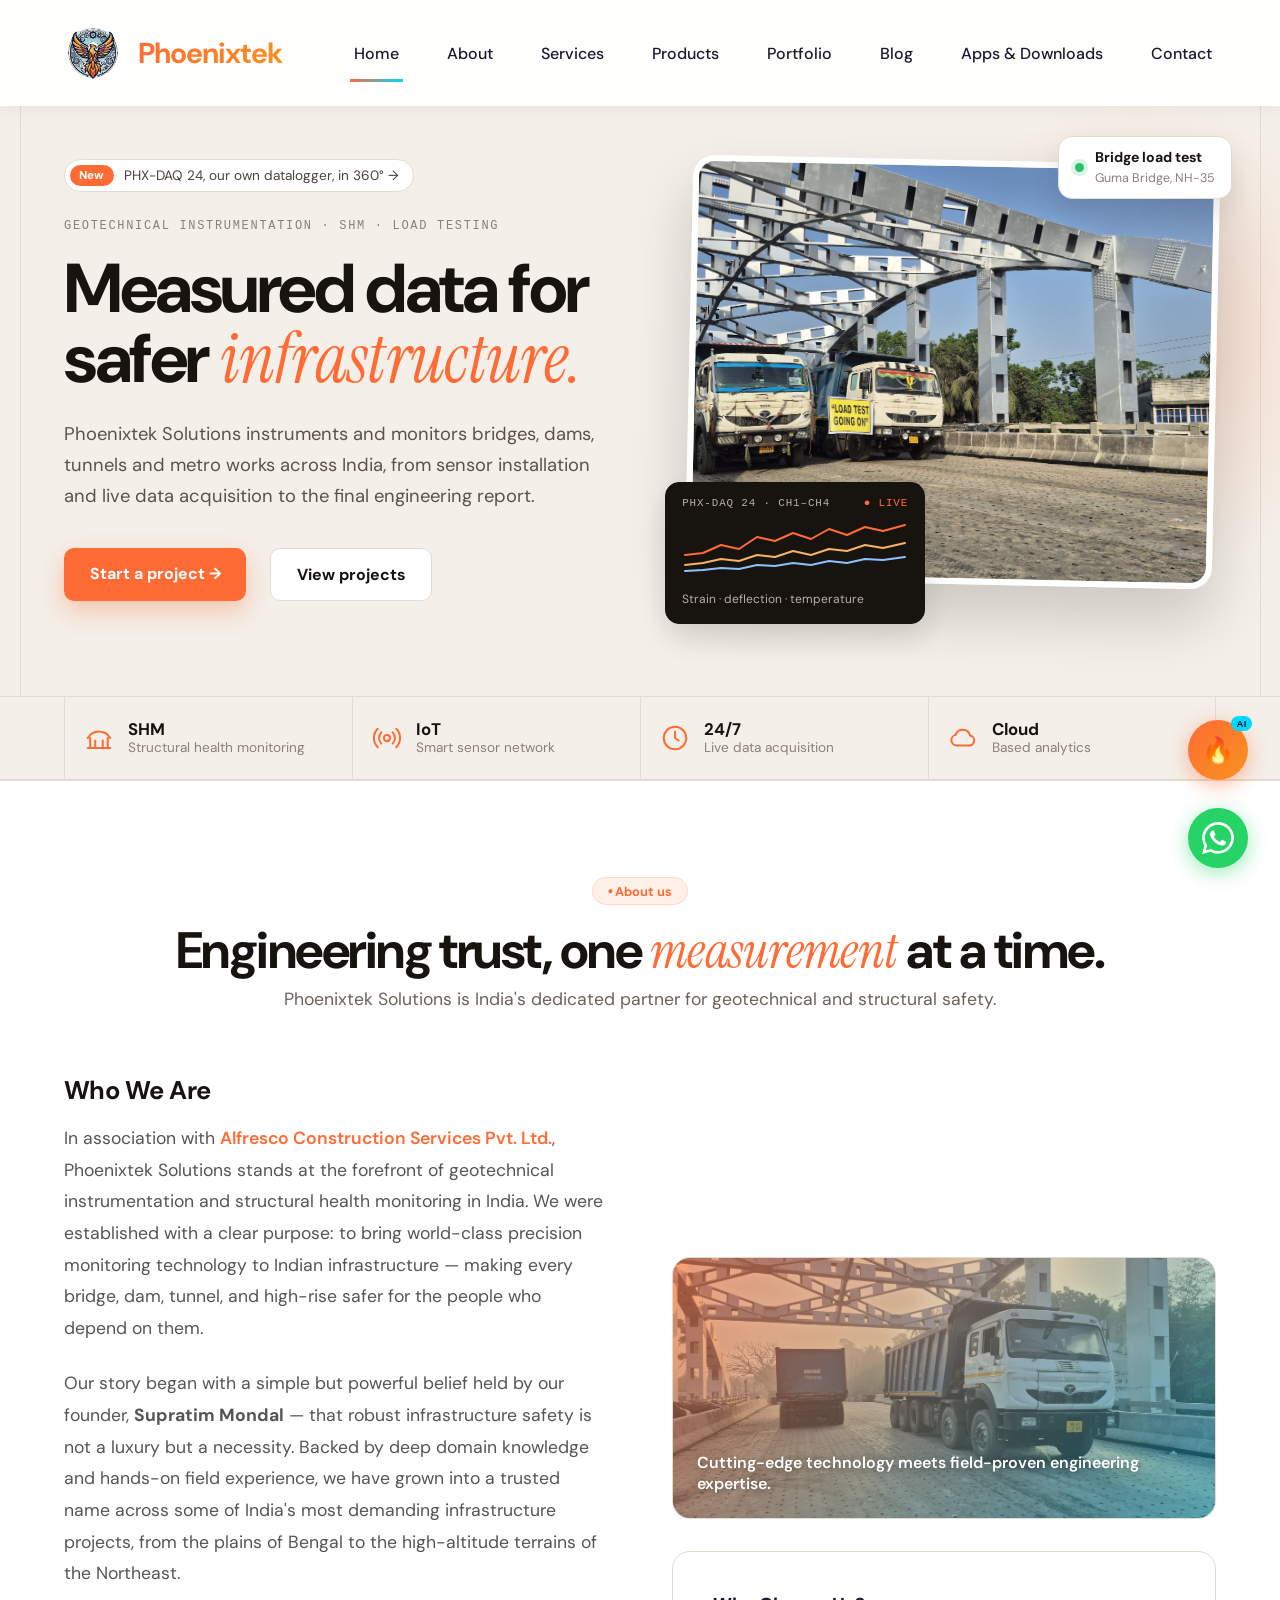
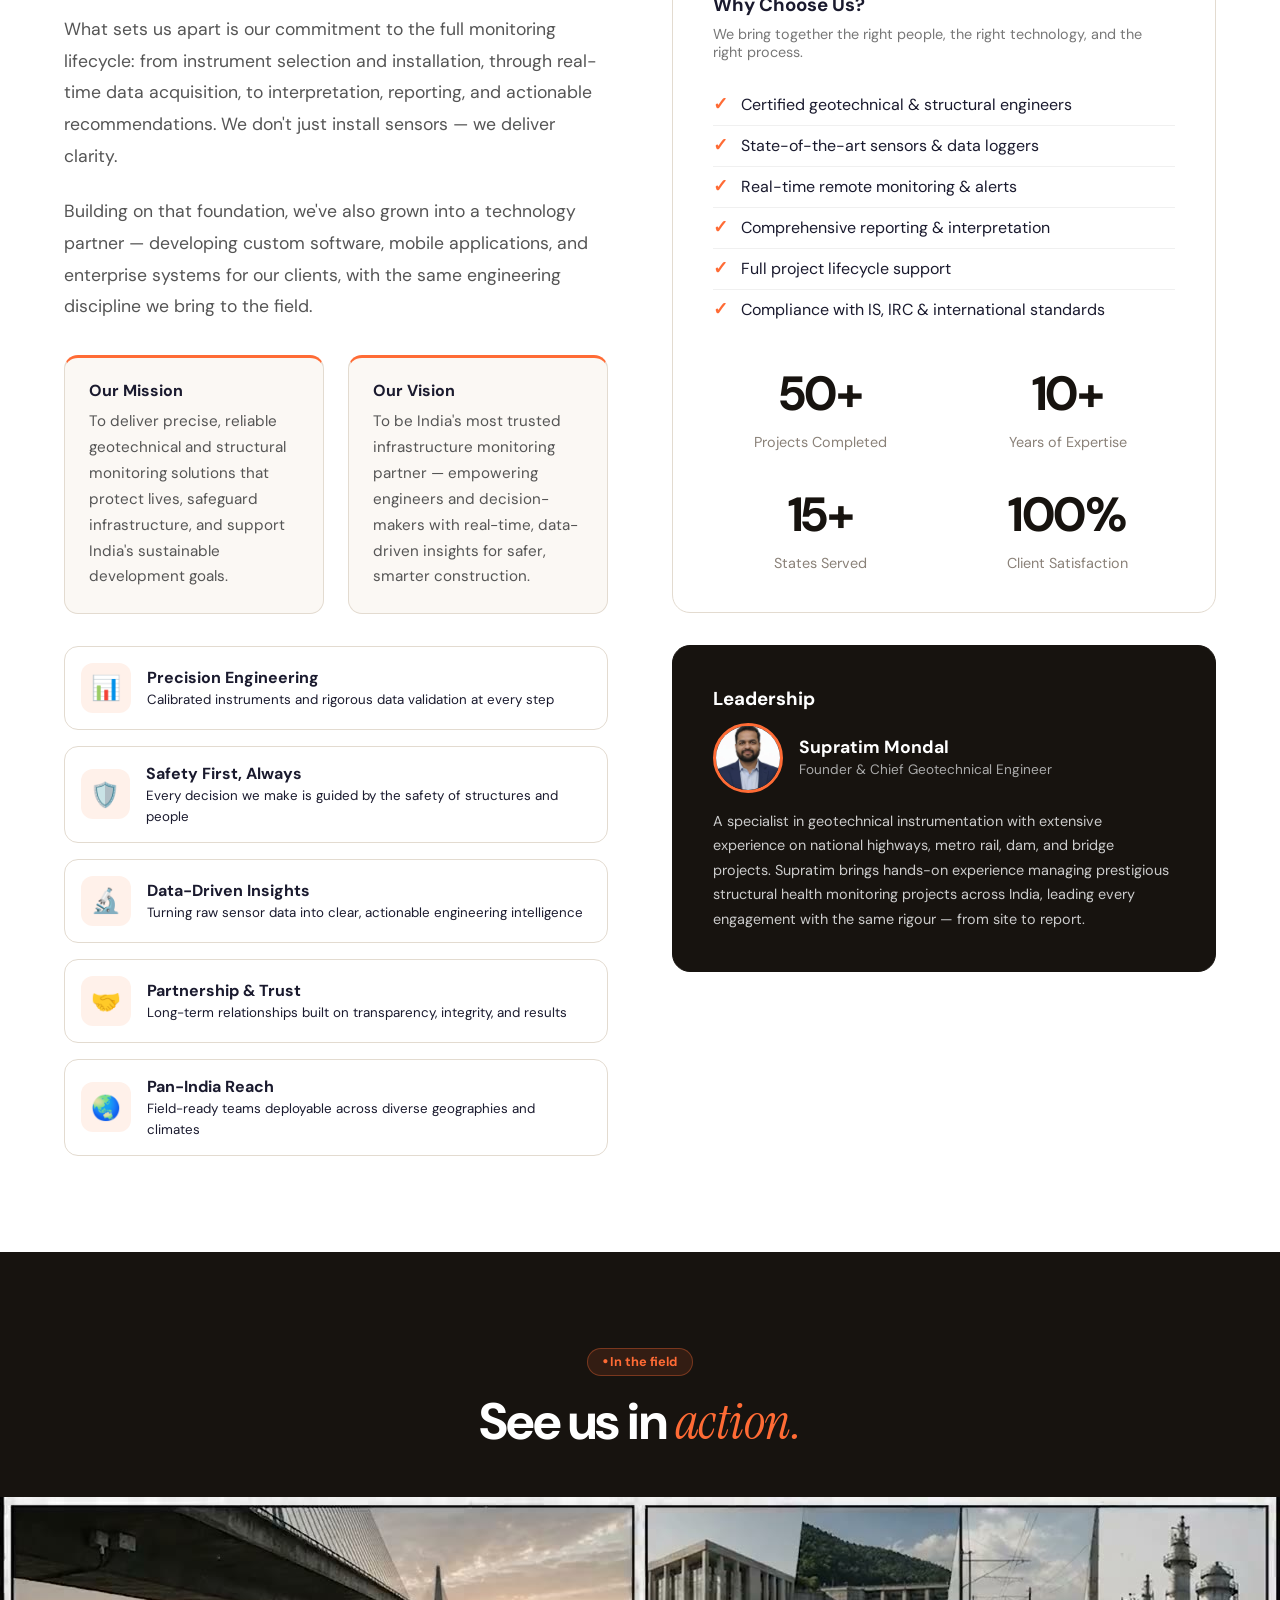
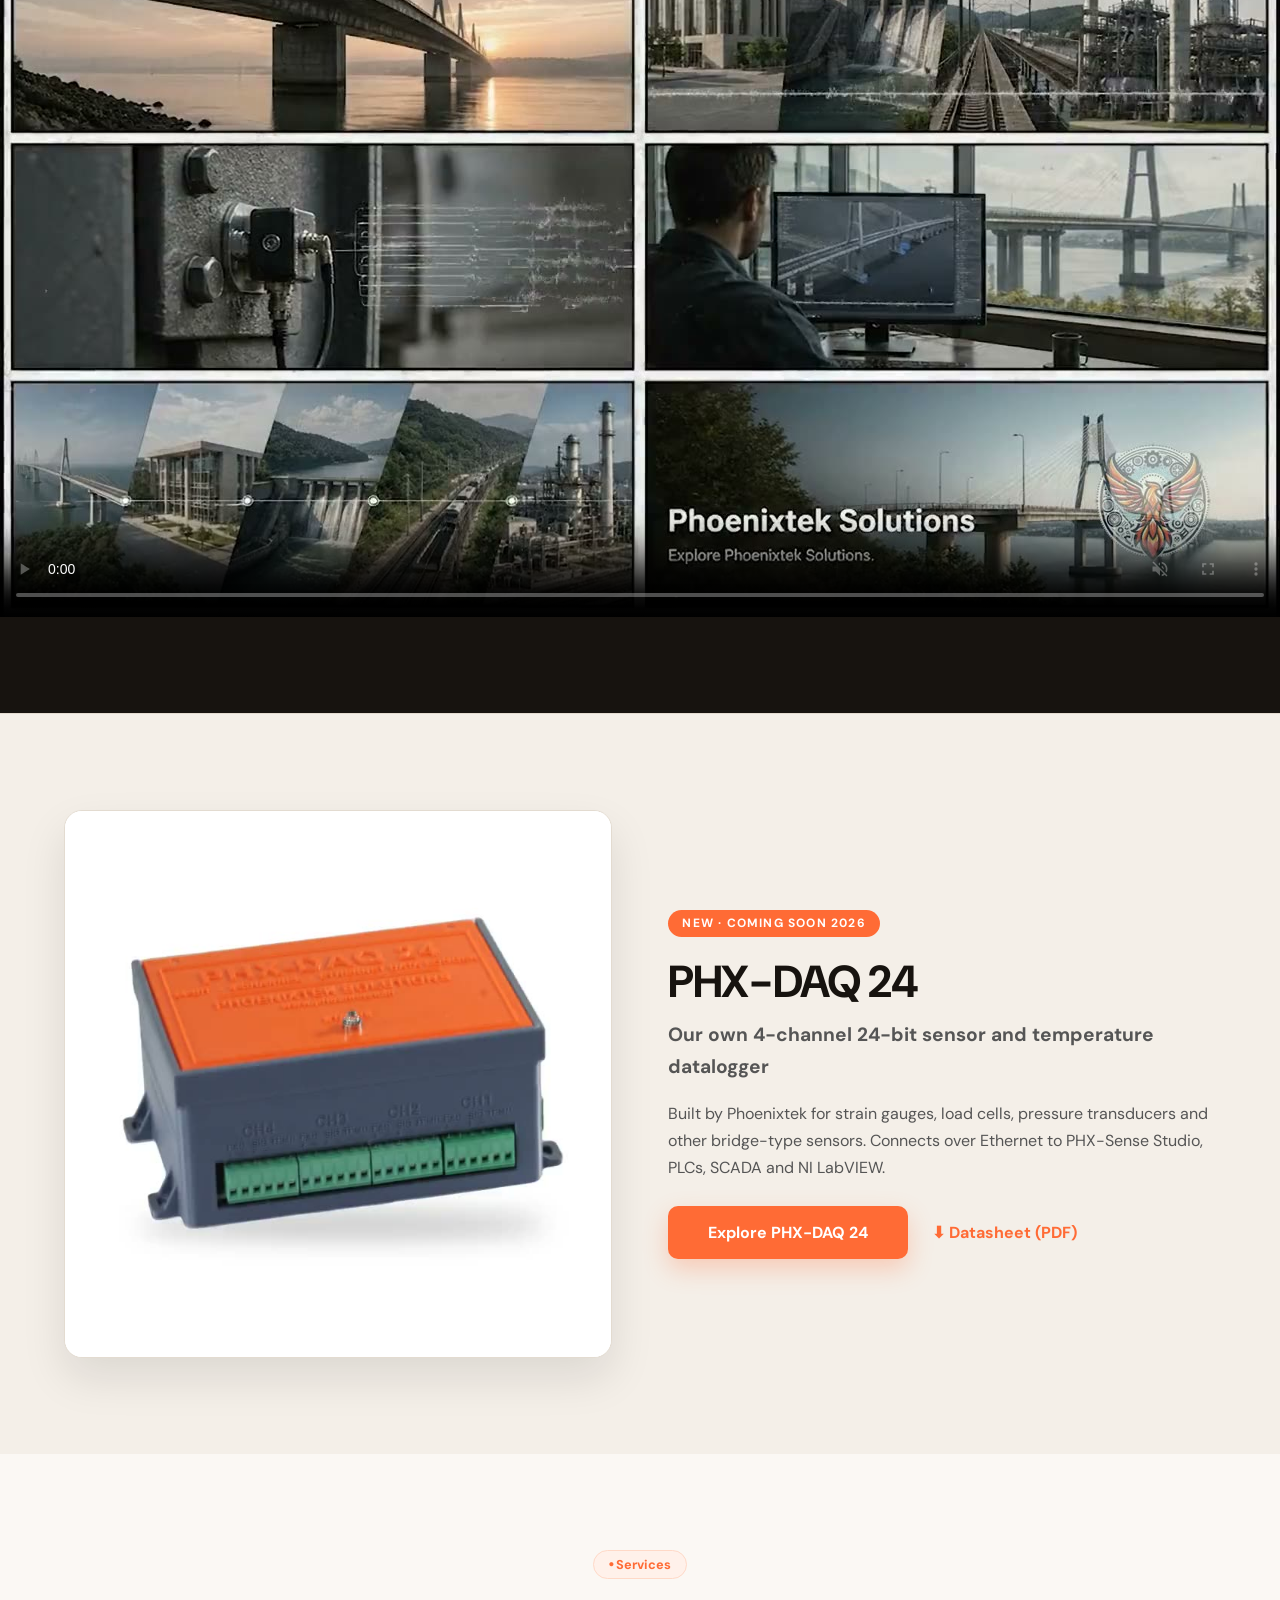
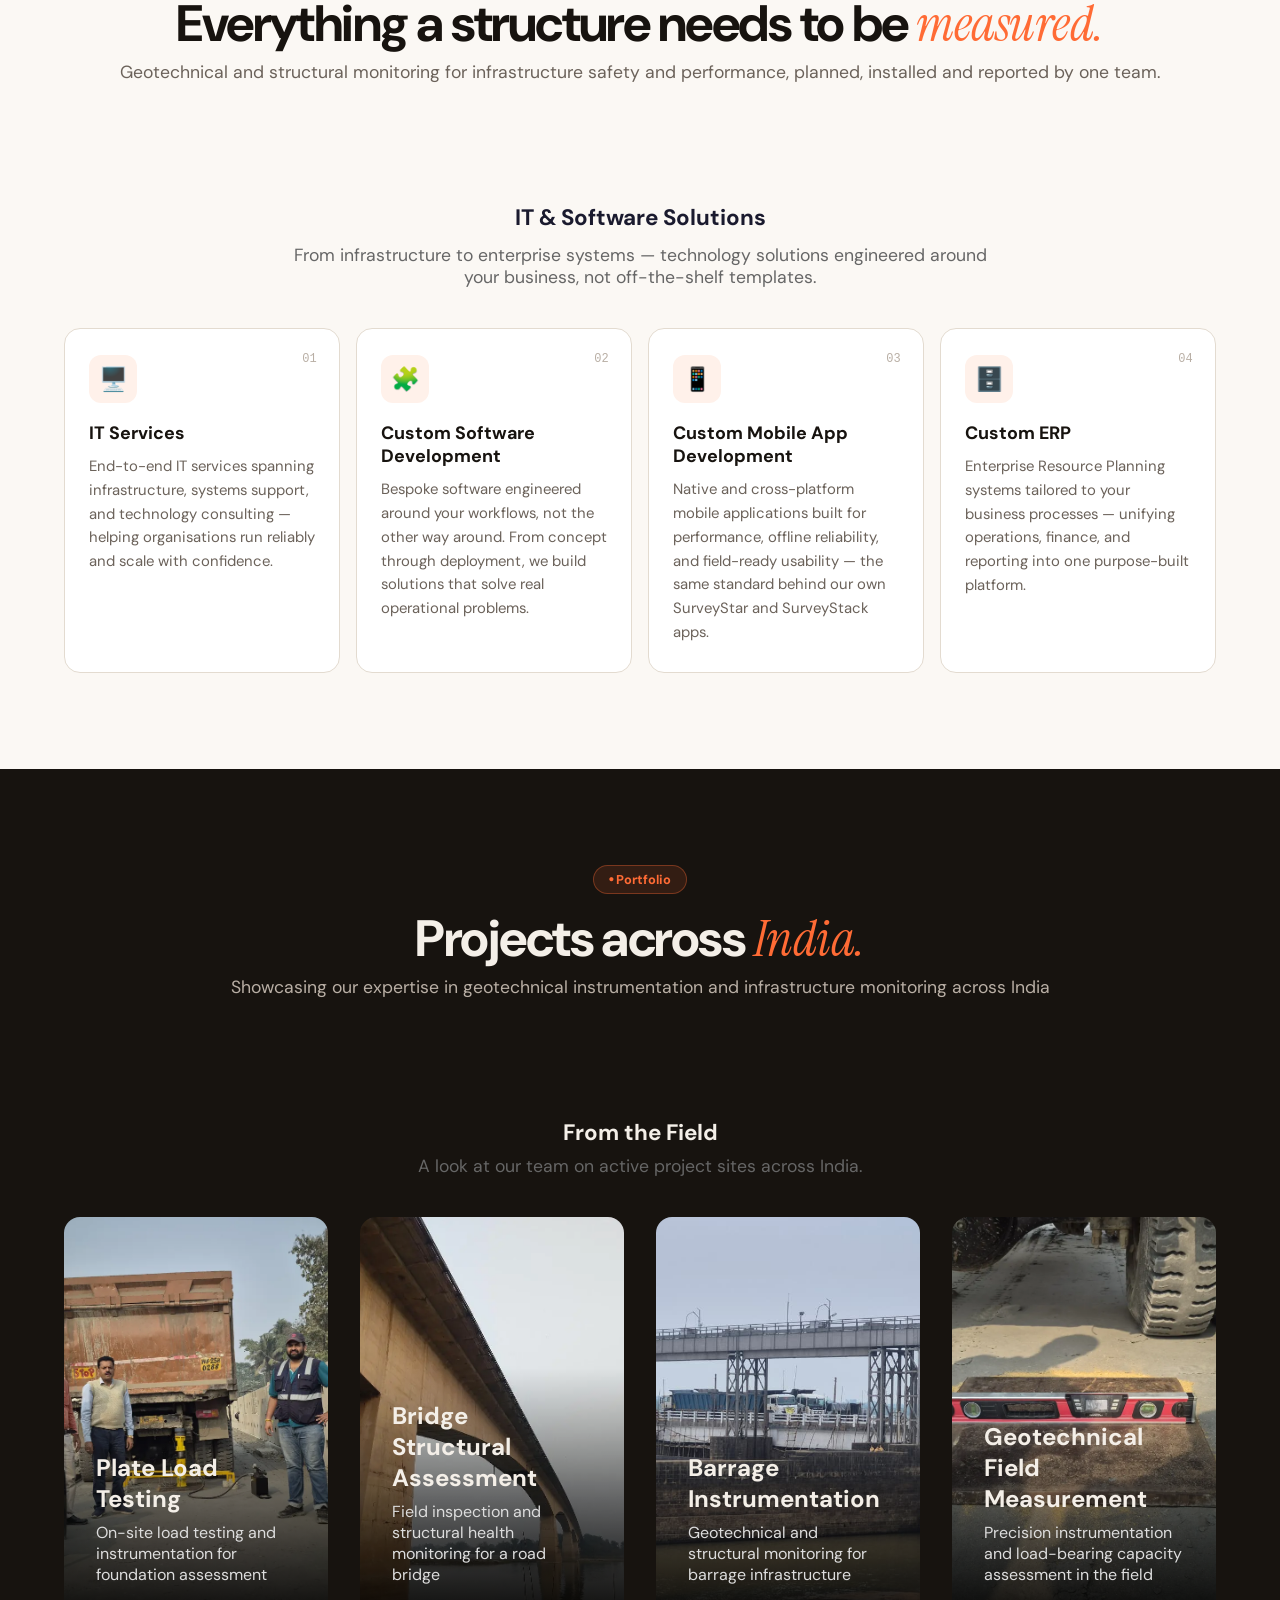
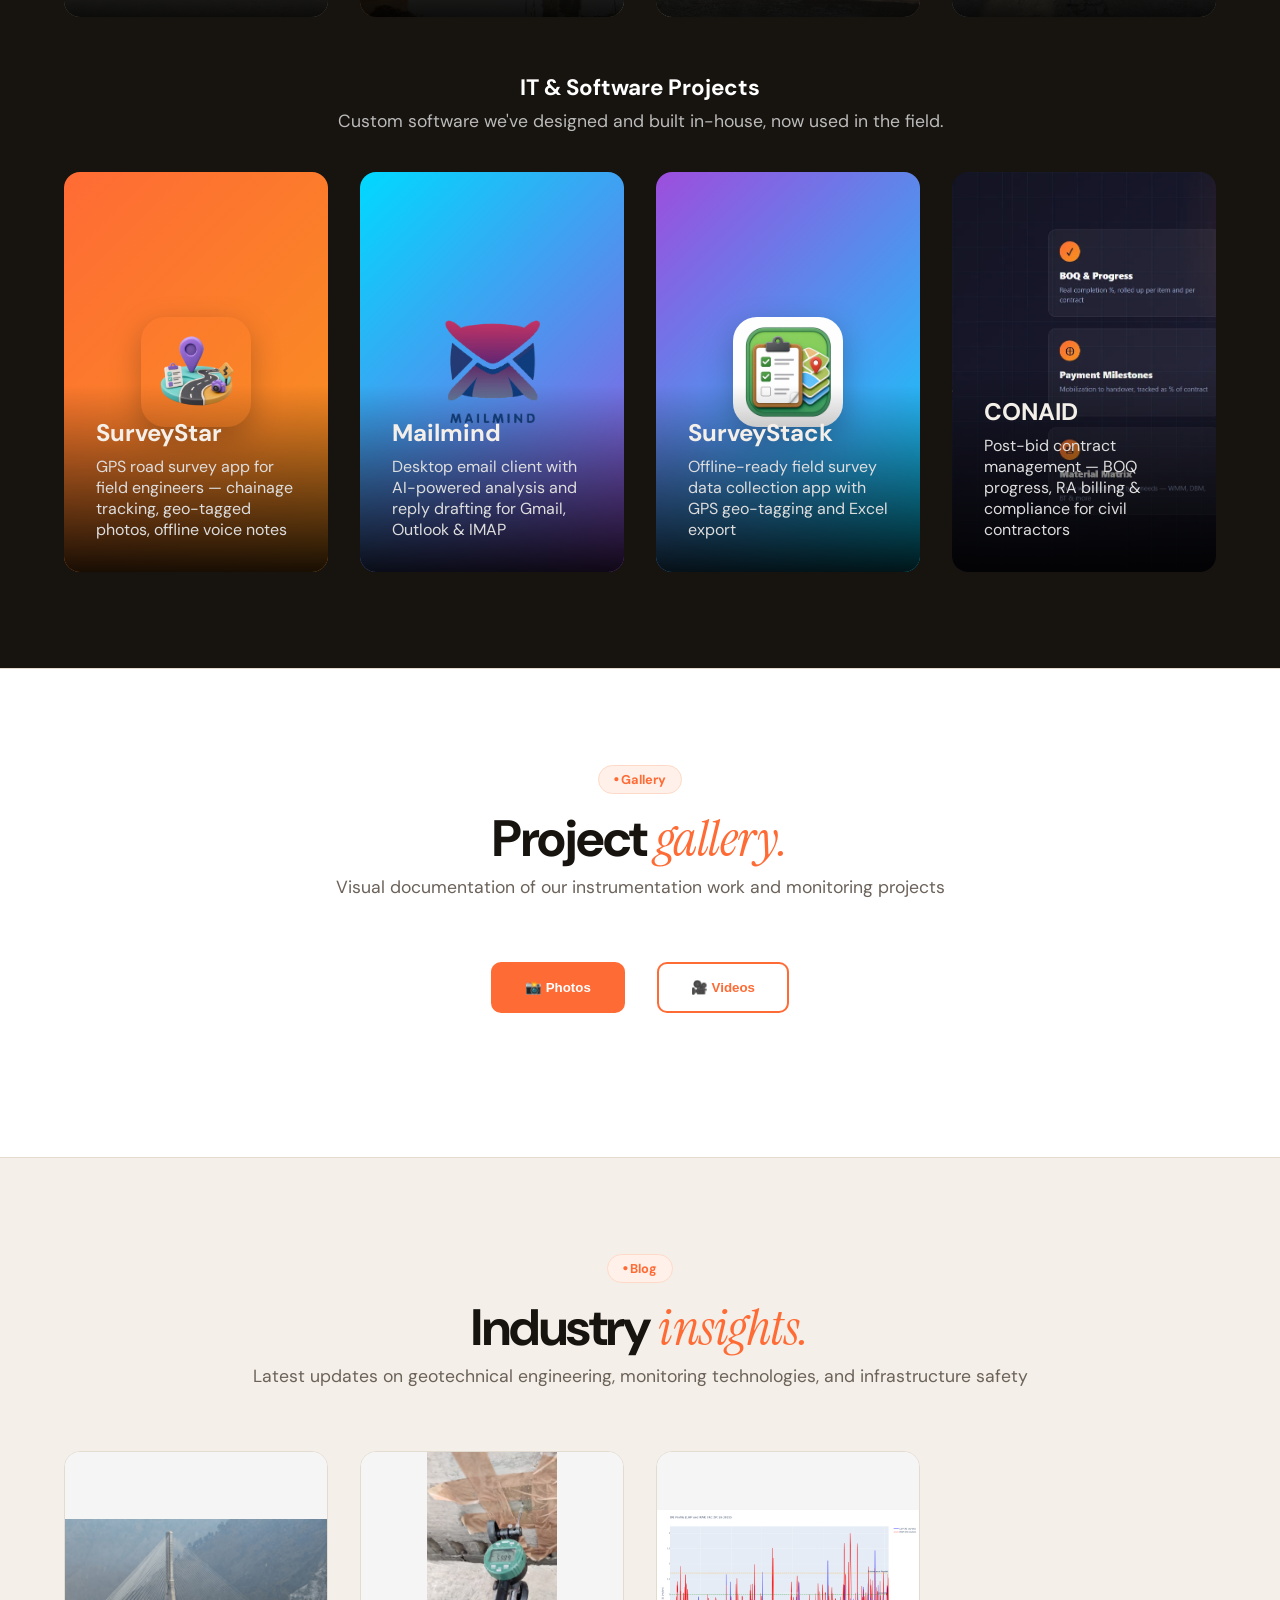
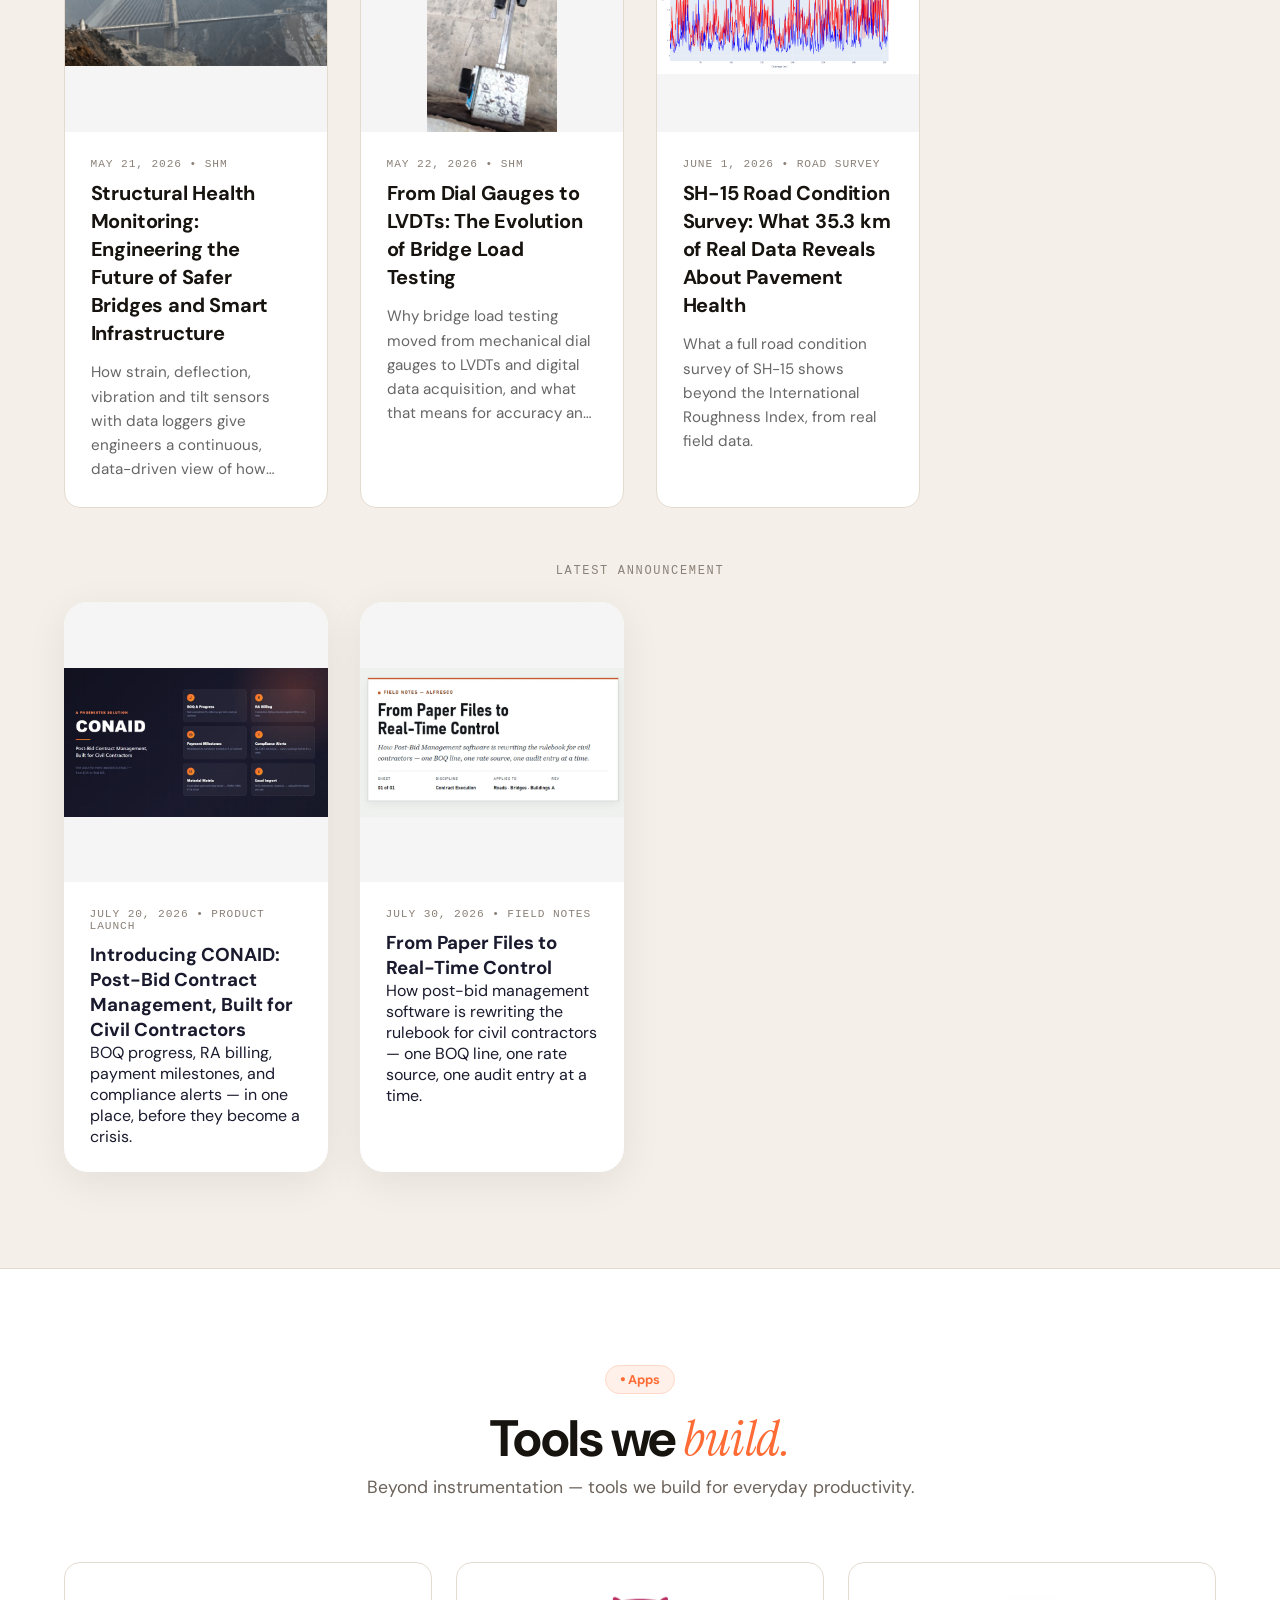
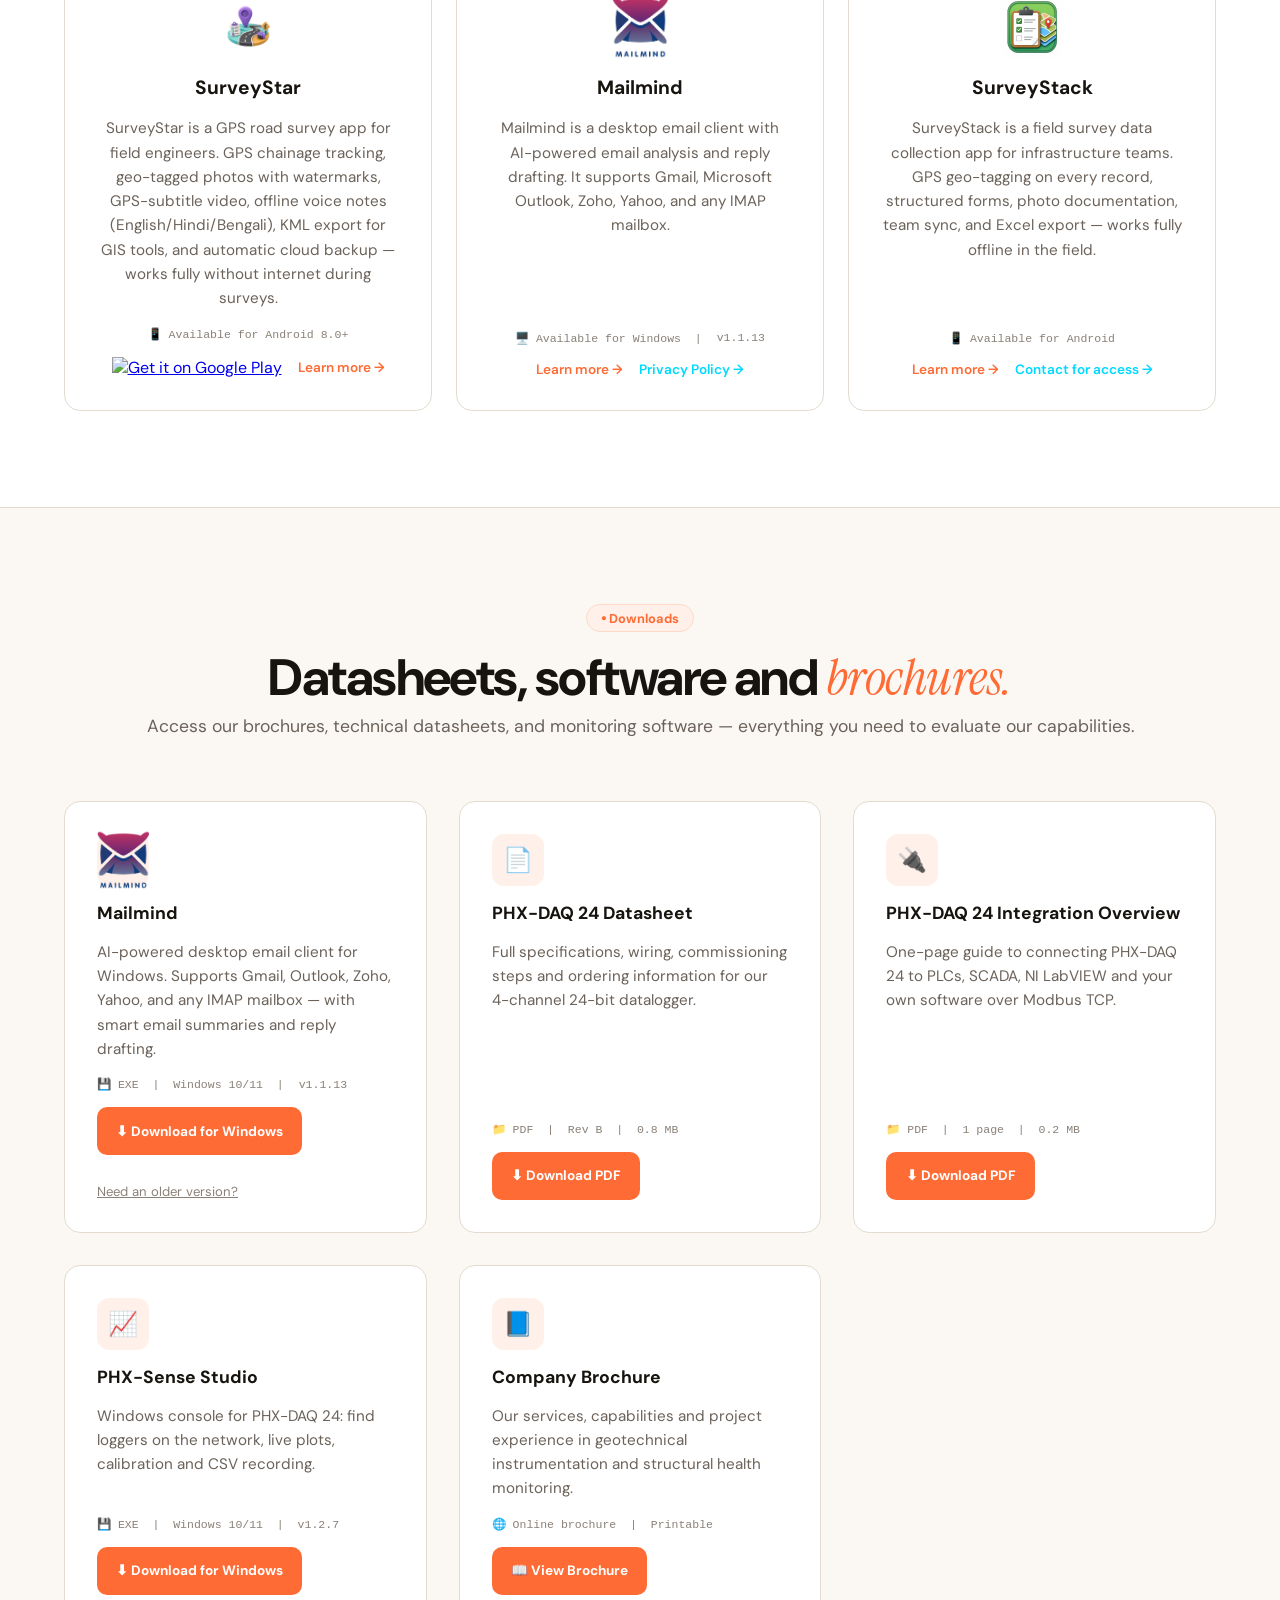
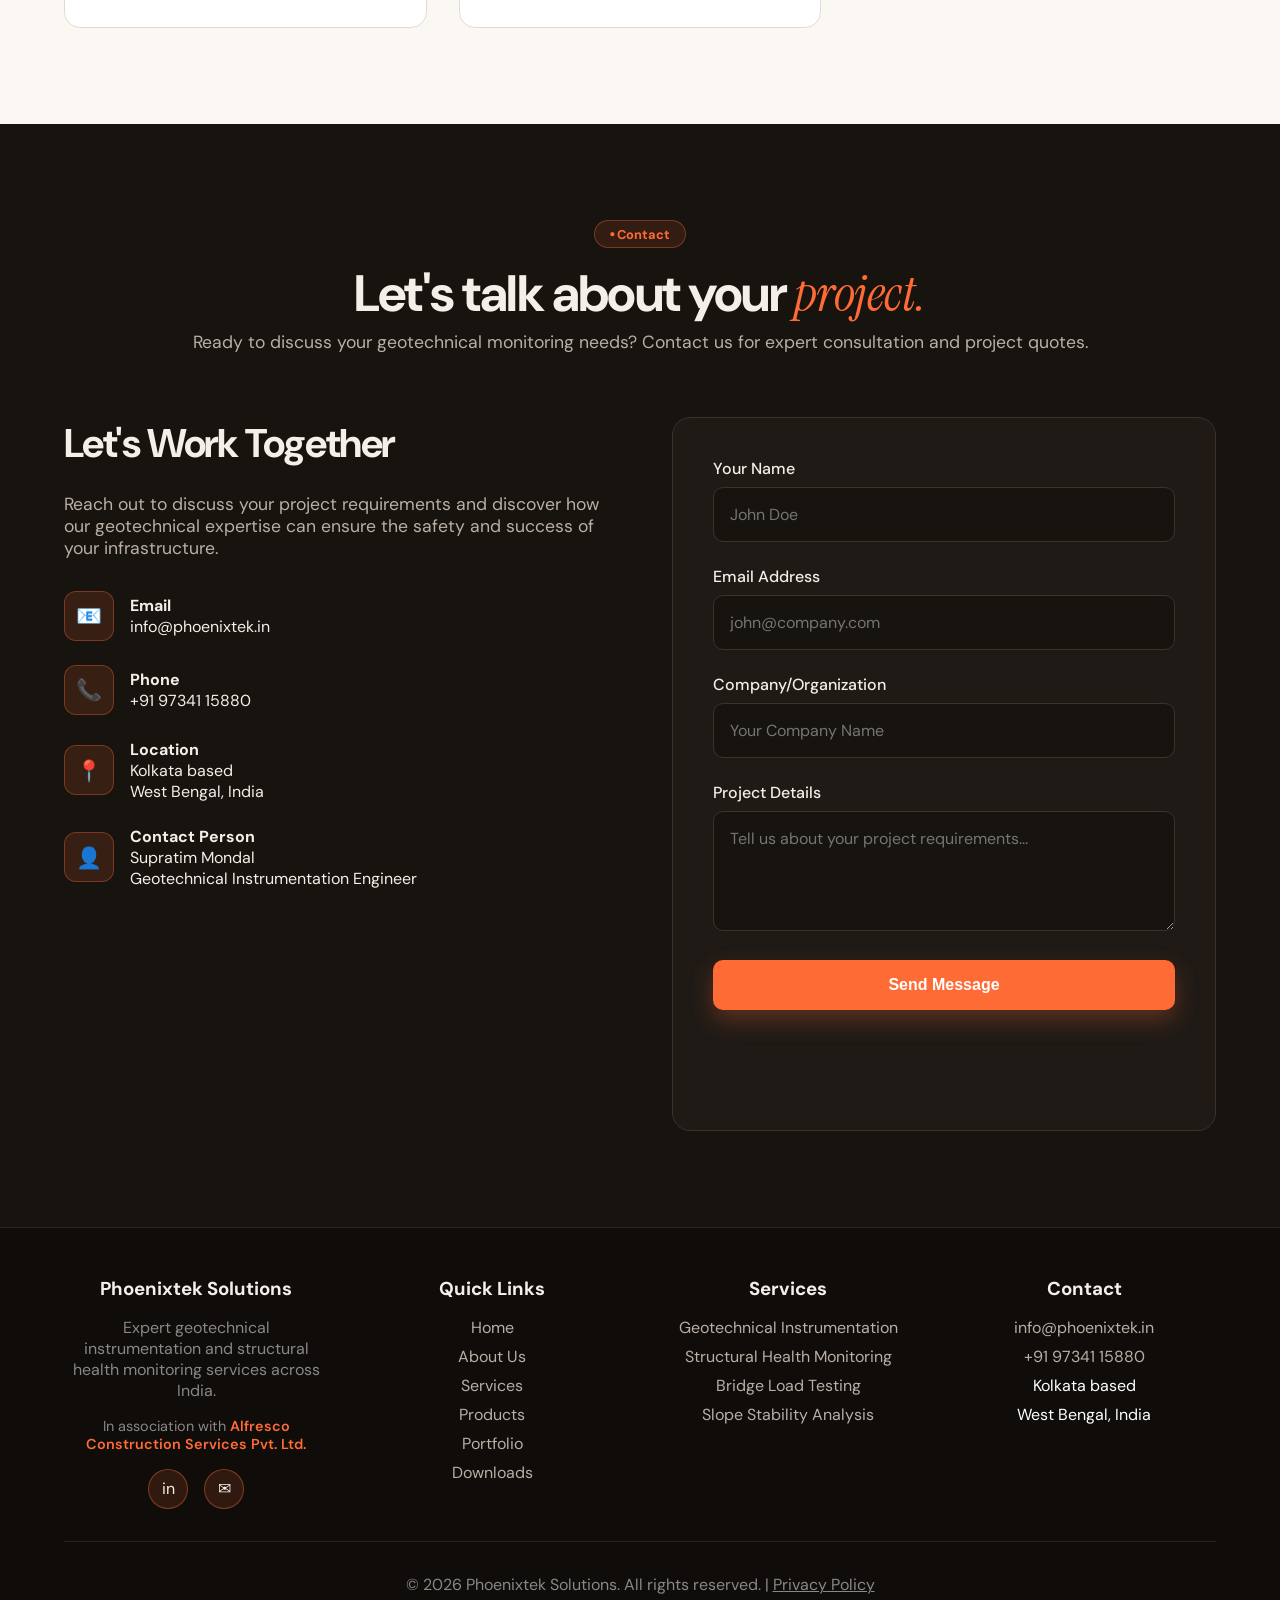
==== commit 5ca5fe37: "Add Previous versions download list to the Mailmind page Lists every past Mailmind release (version," ====
--- a/index.html
+++ b/index.html
@@ -2421,6 +2421,7 @@
                 <p>AI-powered desktop email client for Windows. Supports Gmail, Outlook, Zoho, Yahoo, and any IMAP mailbox — with smart email summaries and reply drafting.</p>
                 <div class="download-meta">💾 EXE &nbsp;|&nbsp; Windows 10/11 &nbsp;|&nbsp; <span class="mm-version">v1.1.13</span></div>
                 <a href="https://github.com/Callmesupratim/mailmind/releases/latest/download/Mailmind-Setup.exe" class="download-btn">⬇ Download for Windows</a>
+                <a href="mailmind.html#previous-versions" style="display:block;margin-top:0.7rem;font-size:0.82rem;color:#8a8178;">Need an older version?</a>
             </div>
             <div class="download-card">
                 <div class="download-icon">📄</div>
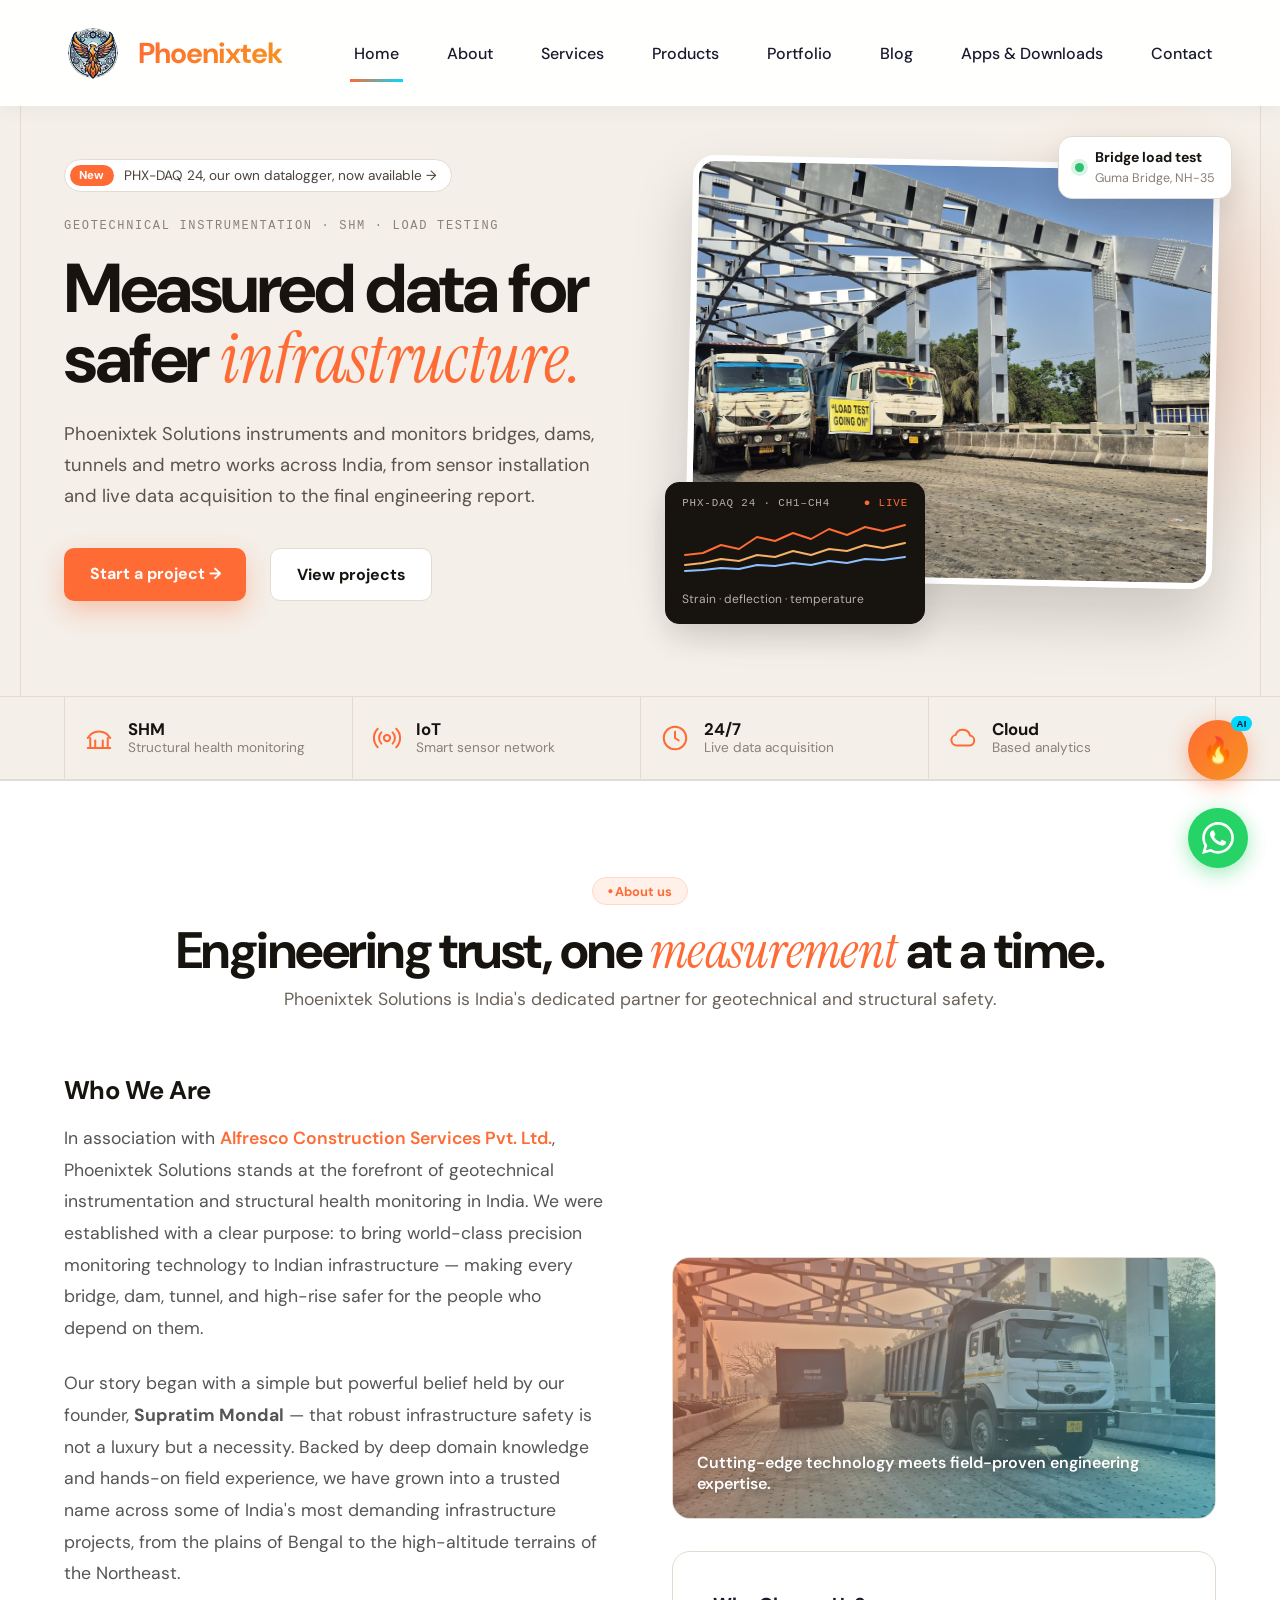
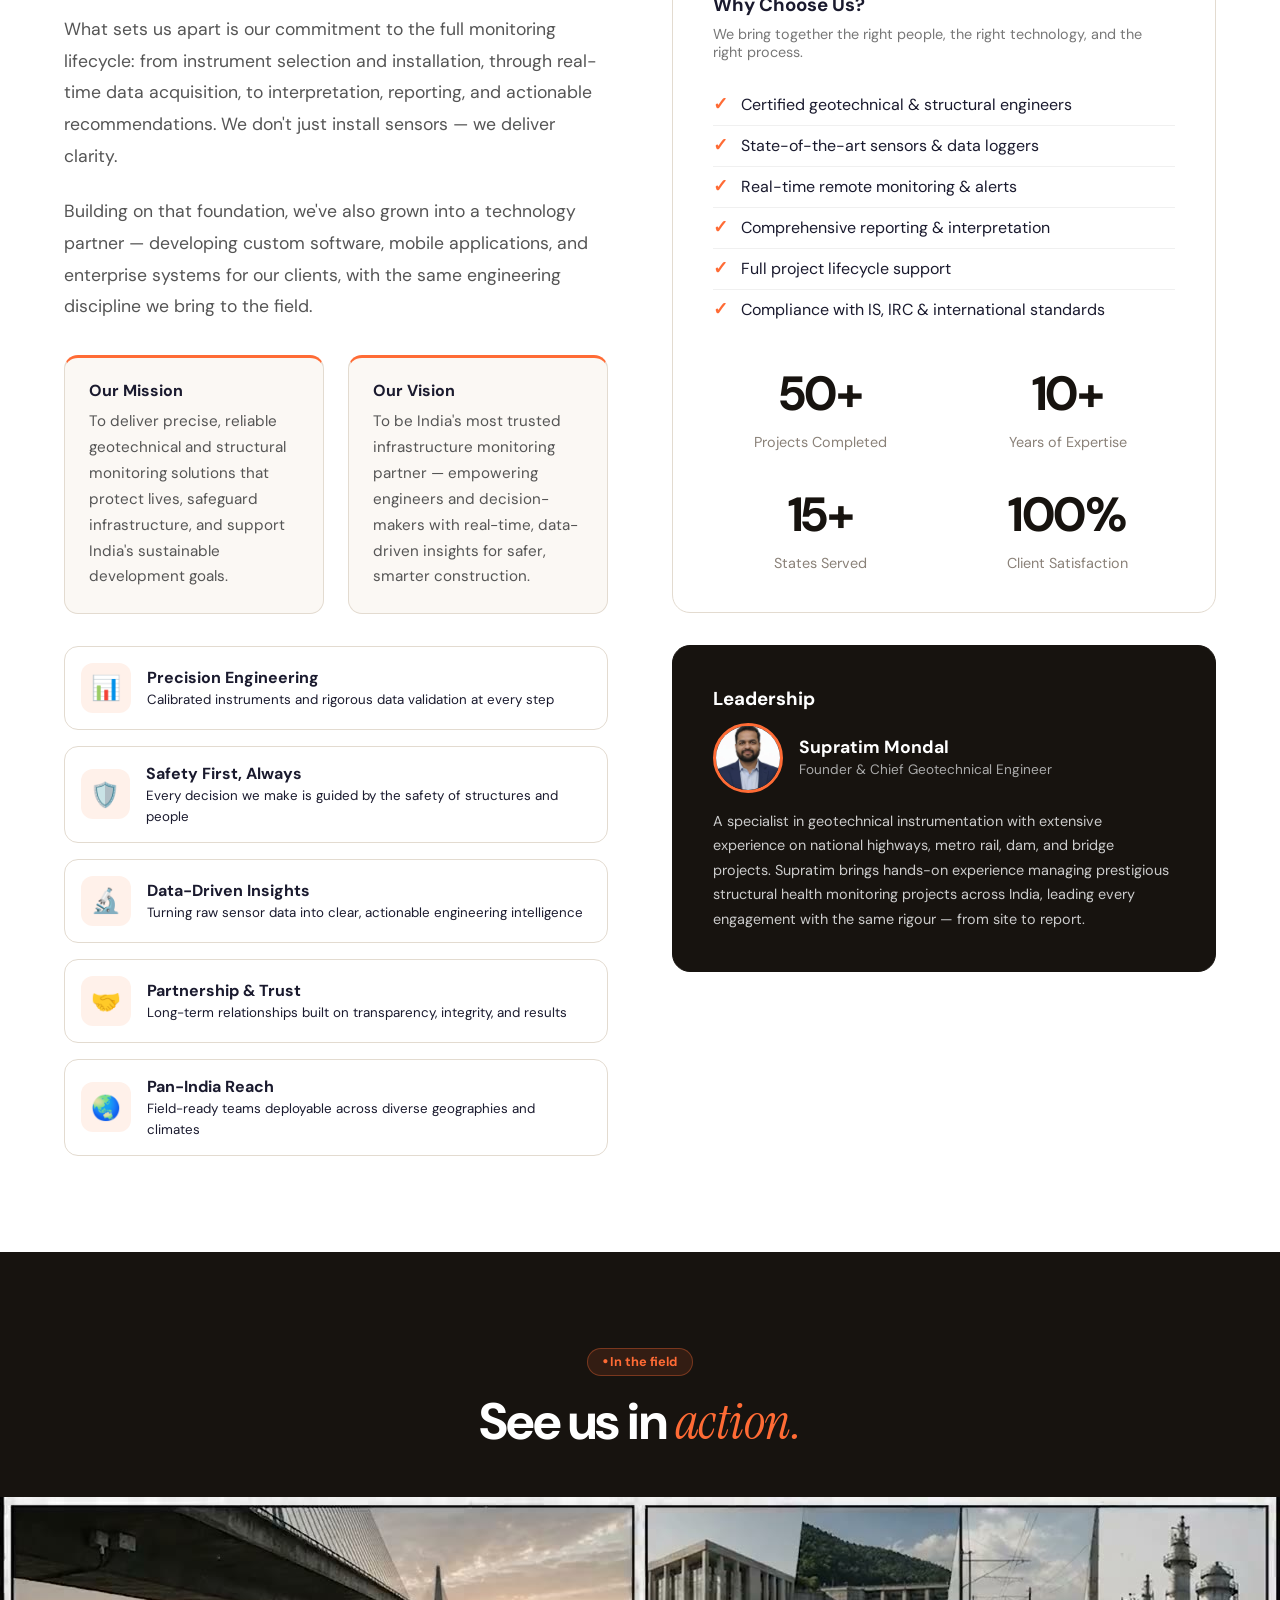
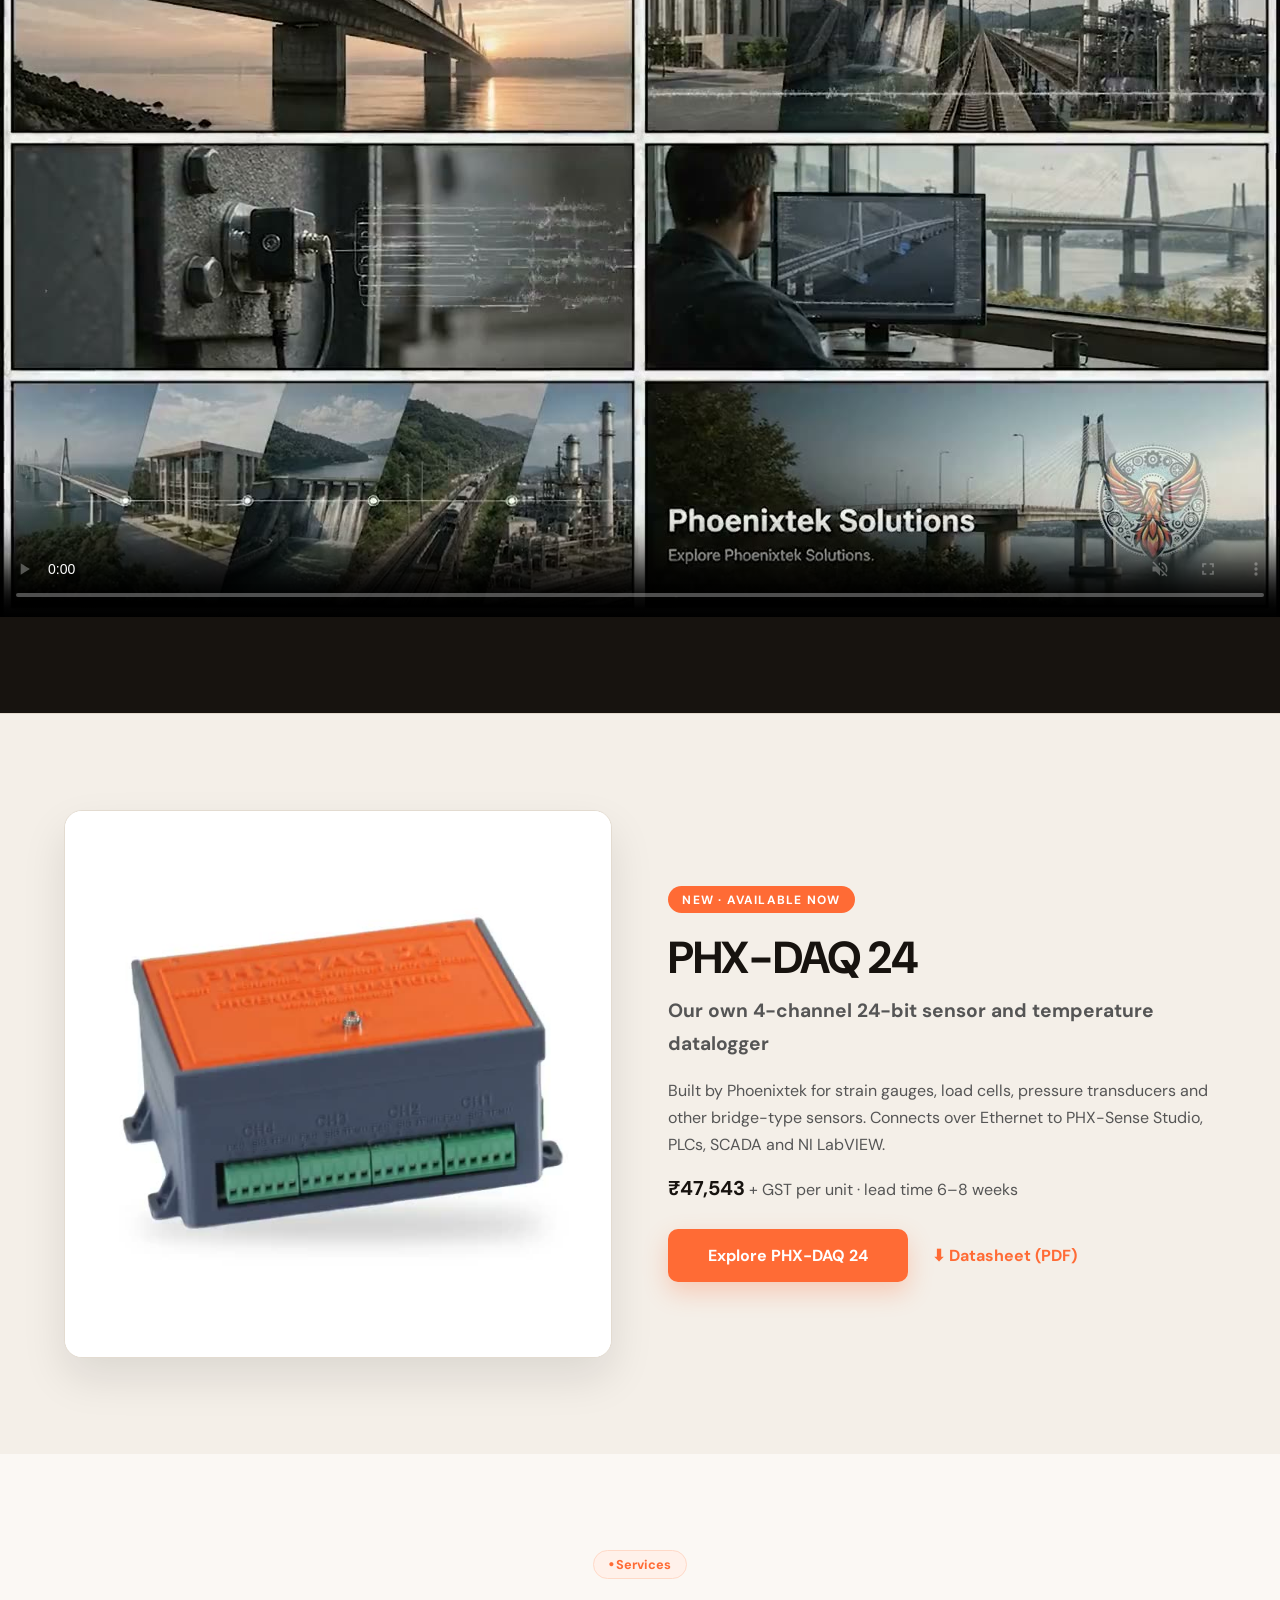
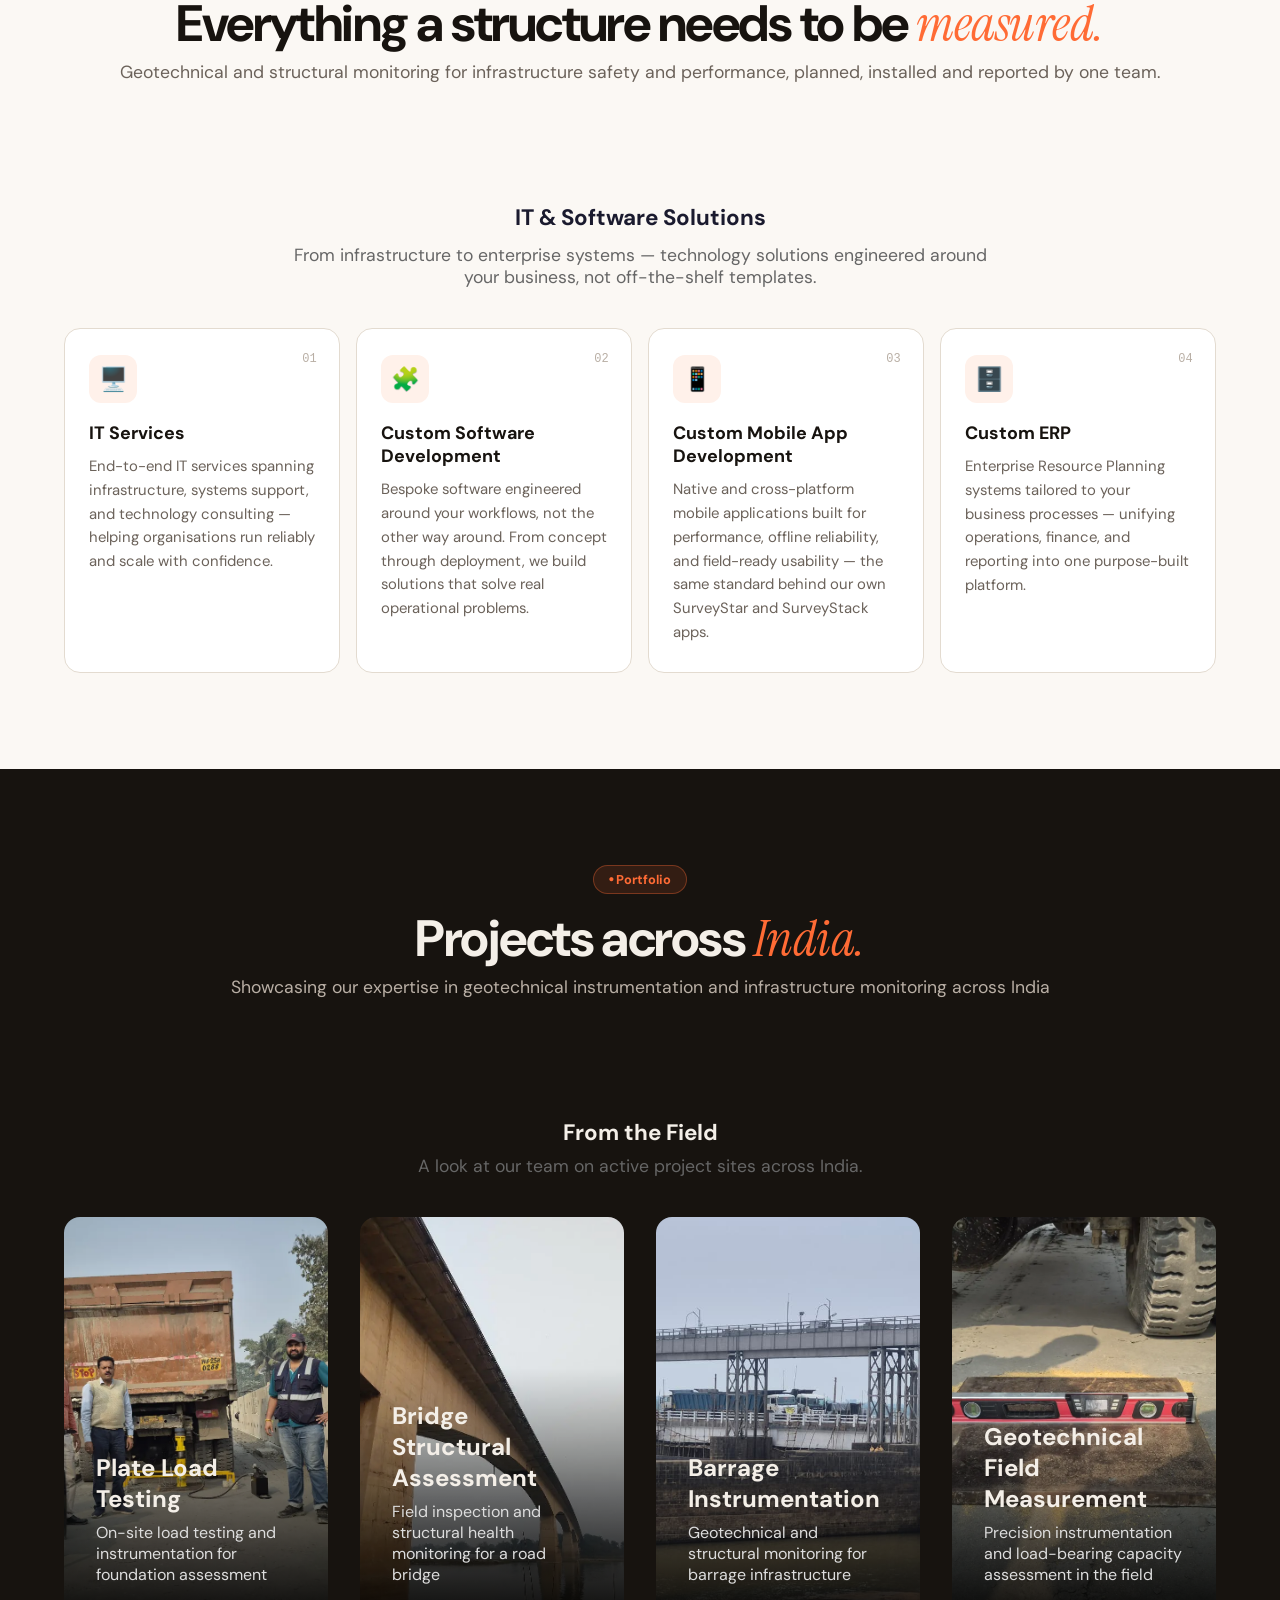
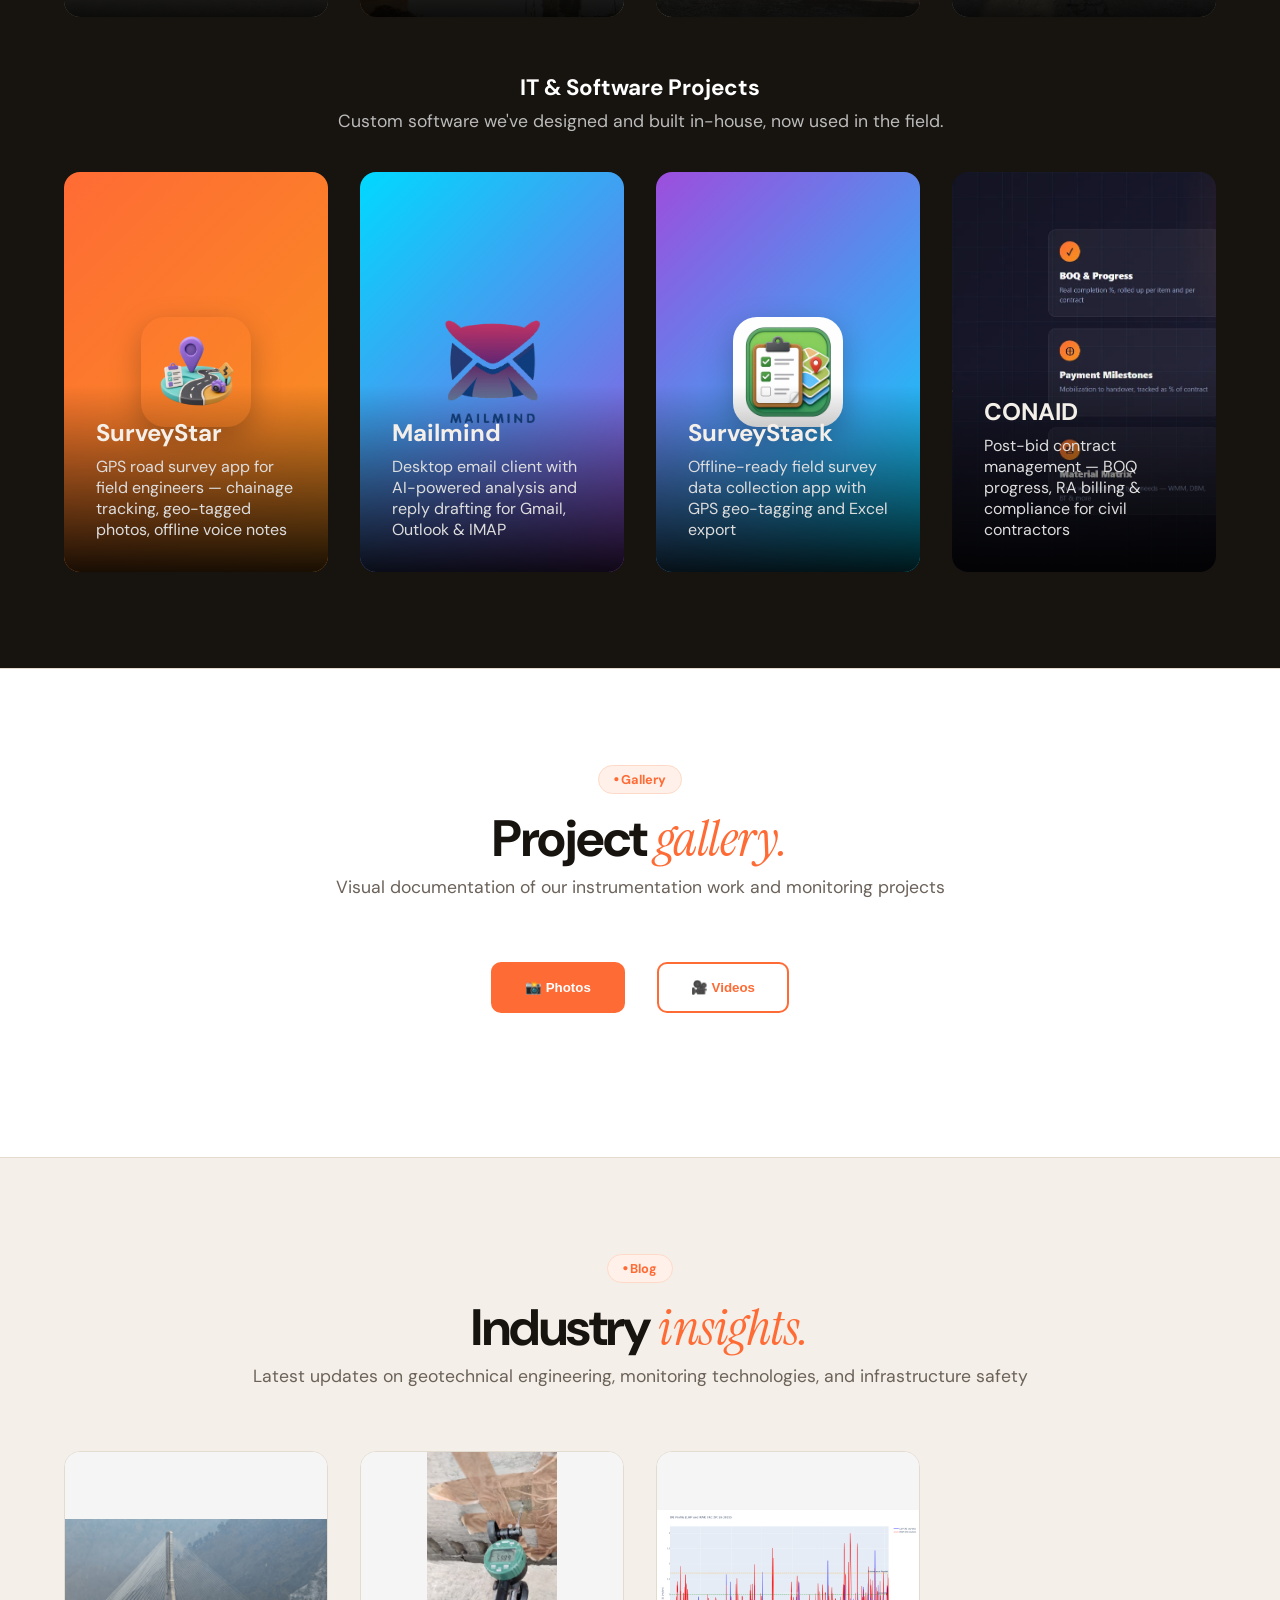
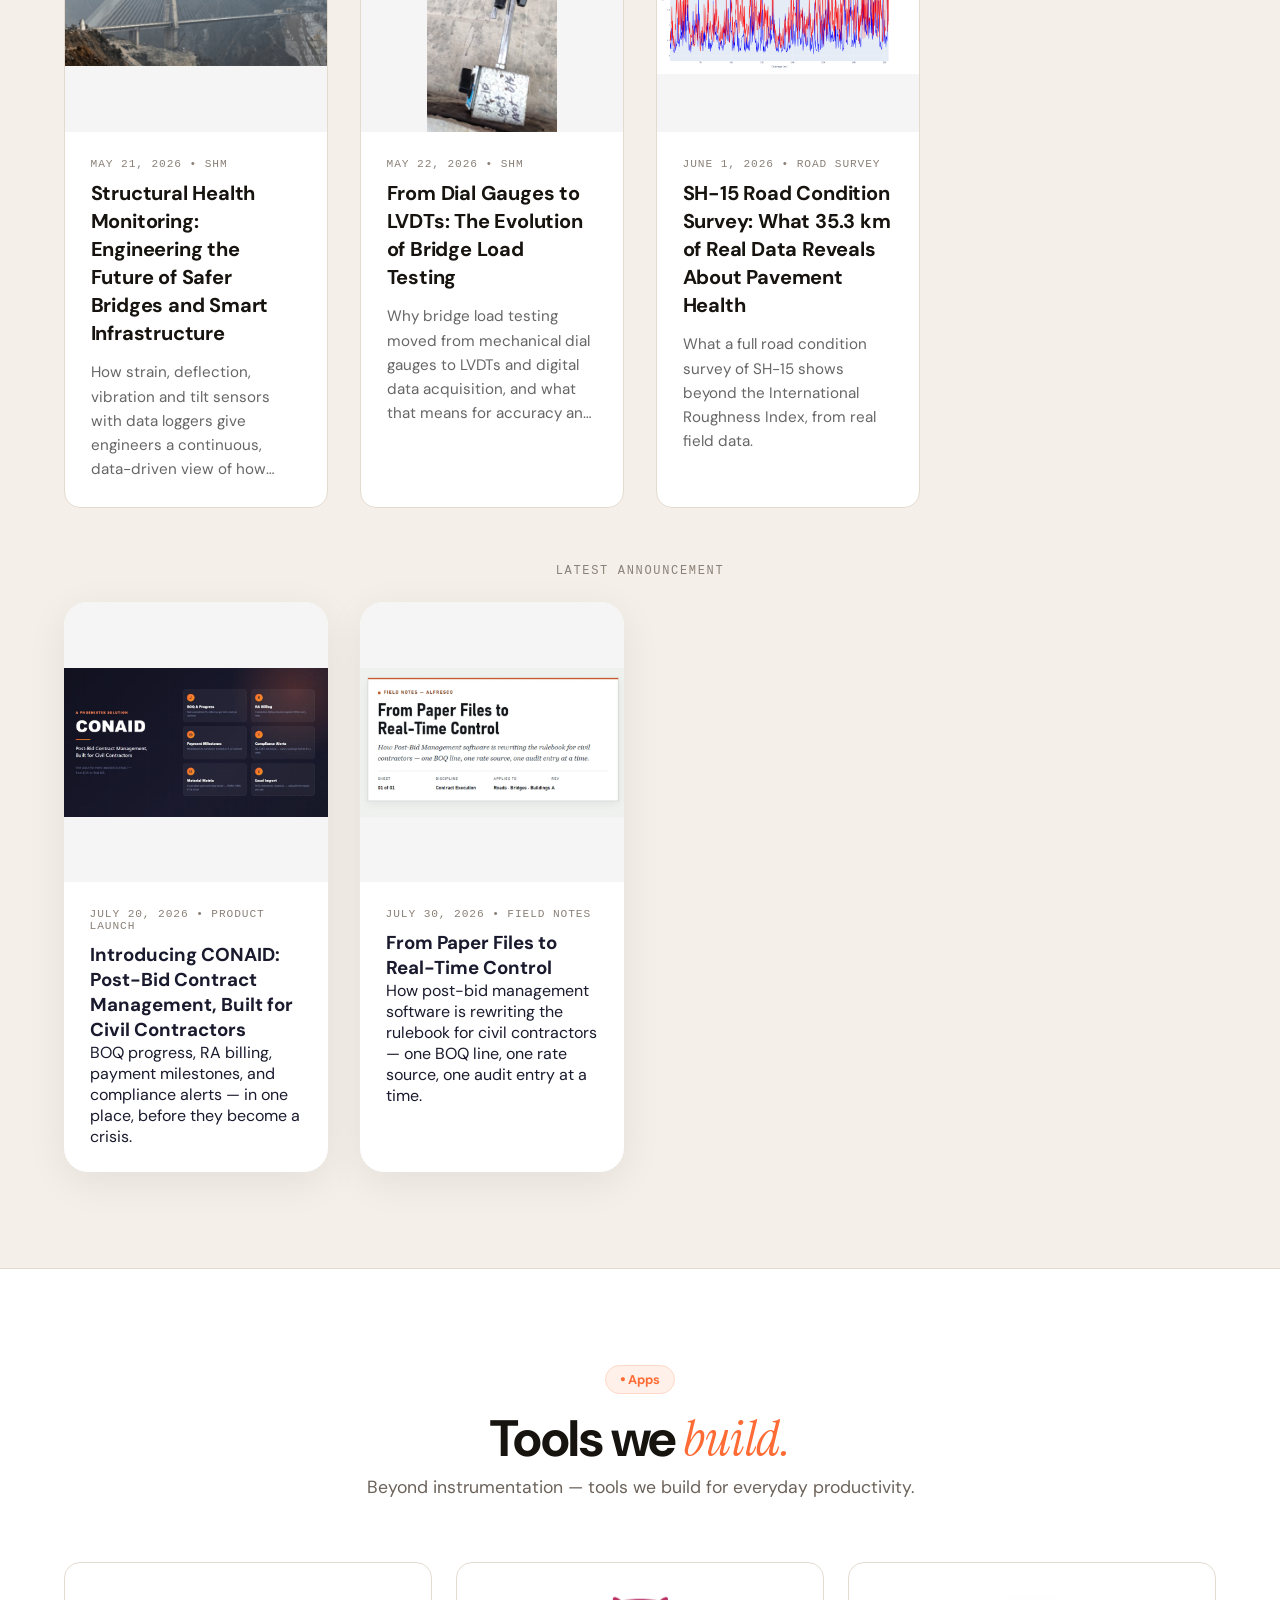
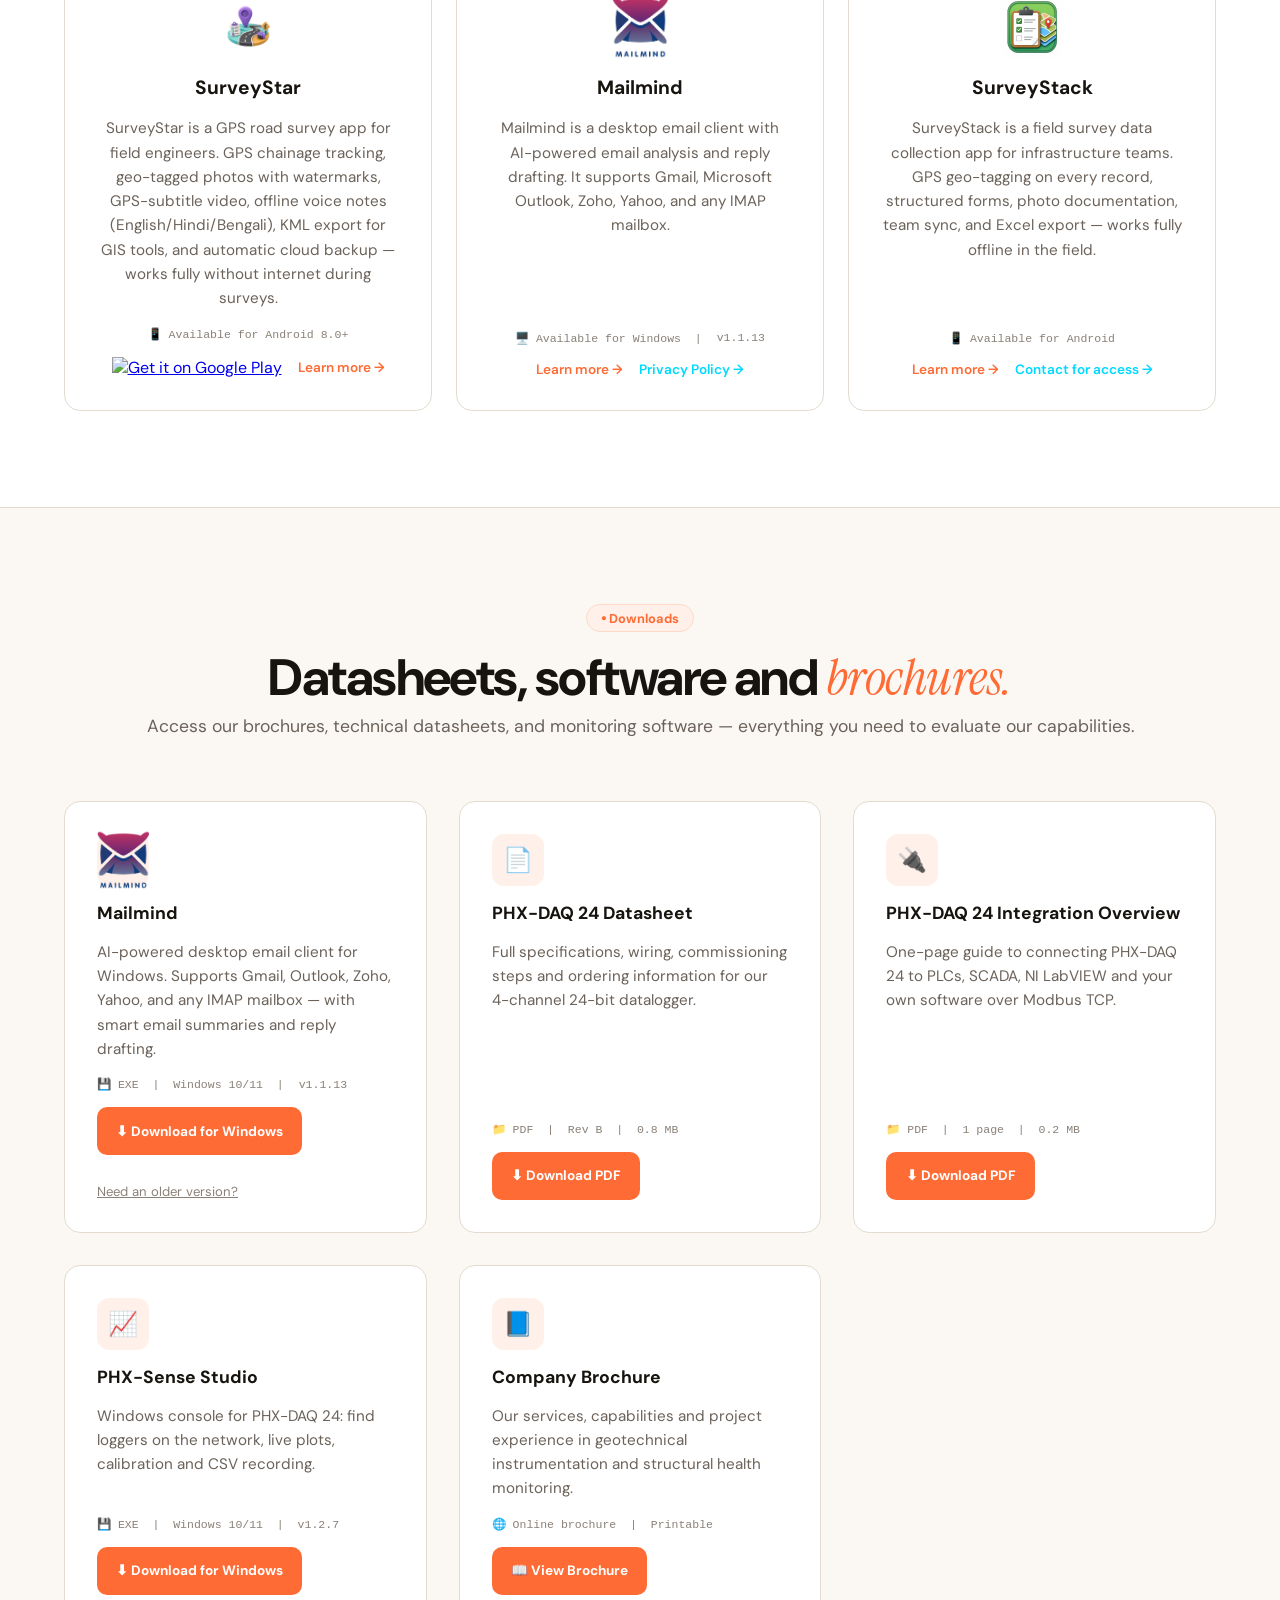
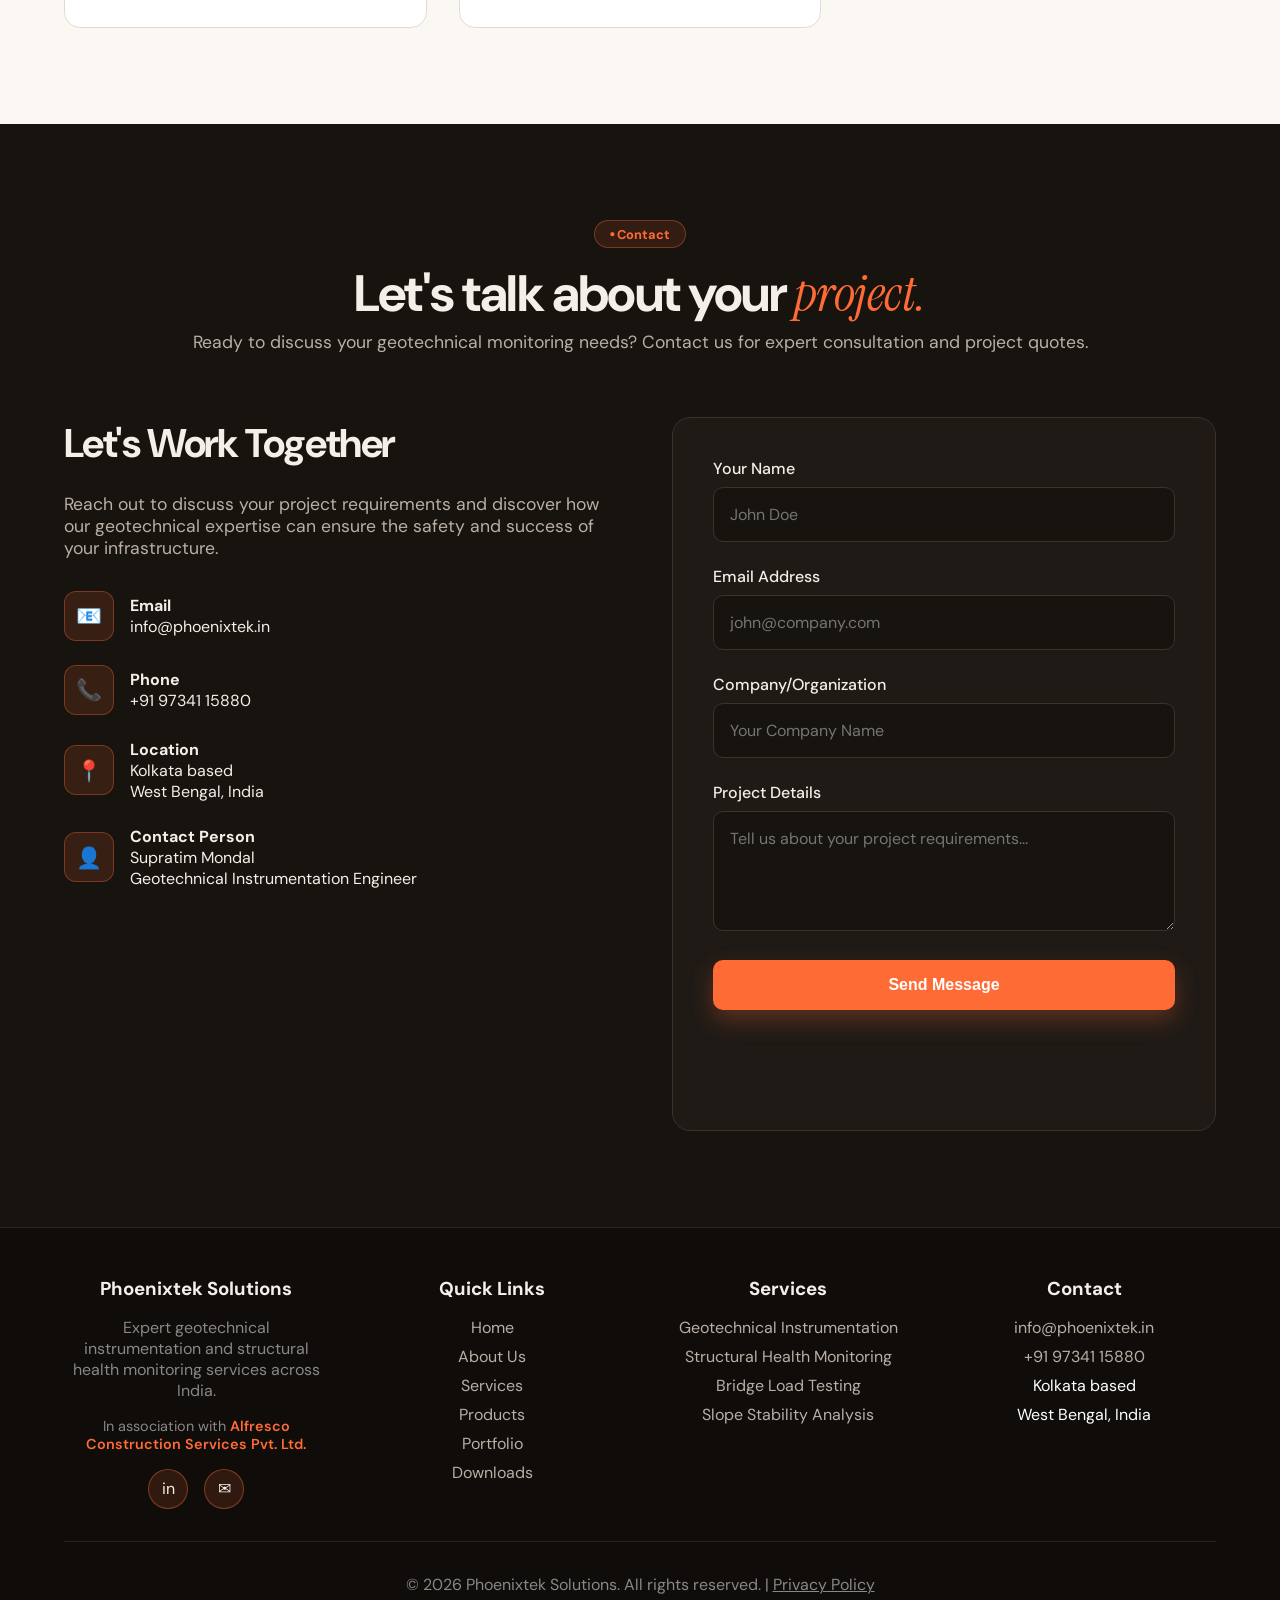
==== commit 49ddc937: "PHX-DAQ 24 is available: price, lead time and order form - Products page: 'Available now' badge, INR" ====
--- a/index.html
+++ b/index.html
@@ -320,6 +320,7 @@
         .fp-media video { width: 100%; aspect-ratio: 1 / 1; display: block; object-fit: cover; }
         .fp-badge { display: inline-block; background: var(--primary); color: #fff; font-size: 0.75rem; font-weight: 700; letter-spacing: 0.14em; text-transform: uppercase; padding: 0.35rem 0.9rem; border-radius: 6px; }
         .fp-text h2 { font-size: 2.8rem; color: var(--dark); margin: 1rem 0 0.5rem; }
+        .fp-price { font-size: 1rem; color: #5b534b; margin: -0.2rem 0 1.4rem; } .fp-price strong { color: var(--ink, #17130F); font-size: 1.25rem; }
         .fp-sub { font-size: 1.2rem; font-weight: 700; color: var(--dark); margin-bottom: 1rem; }
         .fp-text p { color: #555; line-height: 1.7; margin-bottom: 1rem; }
         .fp-btns { display: flex; flex-wrap: wrap; align-items: center; gap: 1.5rem; margin-top: 1.5rem; }
@@ -1889,7 +1890,7 @@
     <section class="hero" id="home">
         <div class="hero-content">
             <div class="hero-copy">
-                <a href="products.html" class="hero-pill"><span>New</span> PHX-DAQ 24, our own datalogger, in 360° →</a>
+                <a href="products.html" class="hero-pill"><span>New</span> PHX-DAQ 24, our own datalogger, now available →</a>
                 <p class="hero-eyebrow">Geotechnical instrumentation · SHM · Load testing</p>
                 <h1>Measured data for safer <em>infrastructure.</em></h1>
                 <p class="hero-lead">Phoenixtek Solutions instruments and monitors bridges, dams, tunnels and metro works across India, from sensor installation and live data acquisition to the final engineering report.</p>
@@ -2069,10 +2070,11 @@
                 </video>
             </div>
             <div class="fp-text">
-                <span class="fp-badge">New · Coming Soon 2026</span>
+                <span class="fp-badge">New · Available now</span>
                 <h2>PHX-DAQ 24</h2>
                 <p class="fp-sub">Our own 4-channel 24-bit sensor and temperature datalogger</p>
                 <p>Built by Phoenixtek for strain gauges, load cells, pressure transducers and other bridge-type sensors. Connects over Ethernet to PHX-Sense Studio, PLCs, SCADA and NI LabVIEW.</p>
+                <p class="fp-price"><strong>₹47,543</strong> + GST per unit · lead time 6–8 weeks</p>
                 <div class="fp-btns">
                     <a href="products.html" class="btn btn-primary">Explore PHX-DAQ 24</a>
                     <a href="images/products/PHX-DAQ-24_Datasheet_RevB.pdf?v=3" class="fp-link" target="_blank" rel="noopener">⬇ Datasheet (PDF)</a>
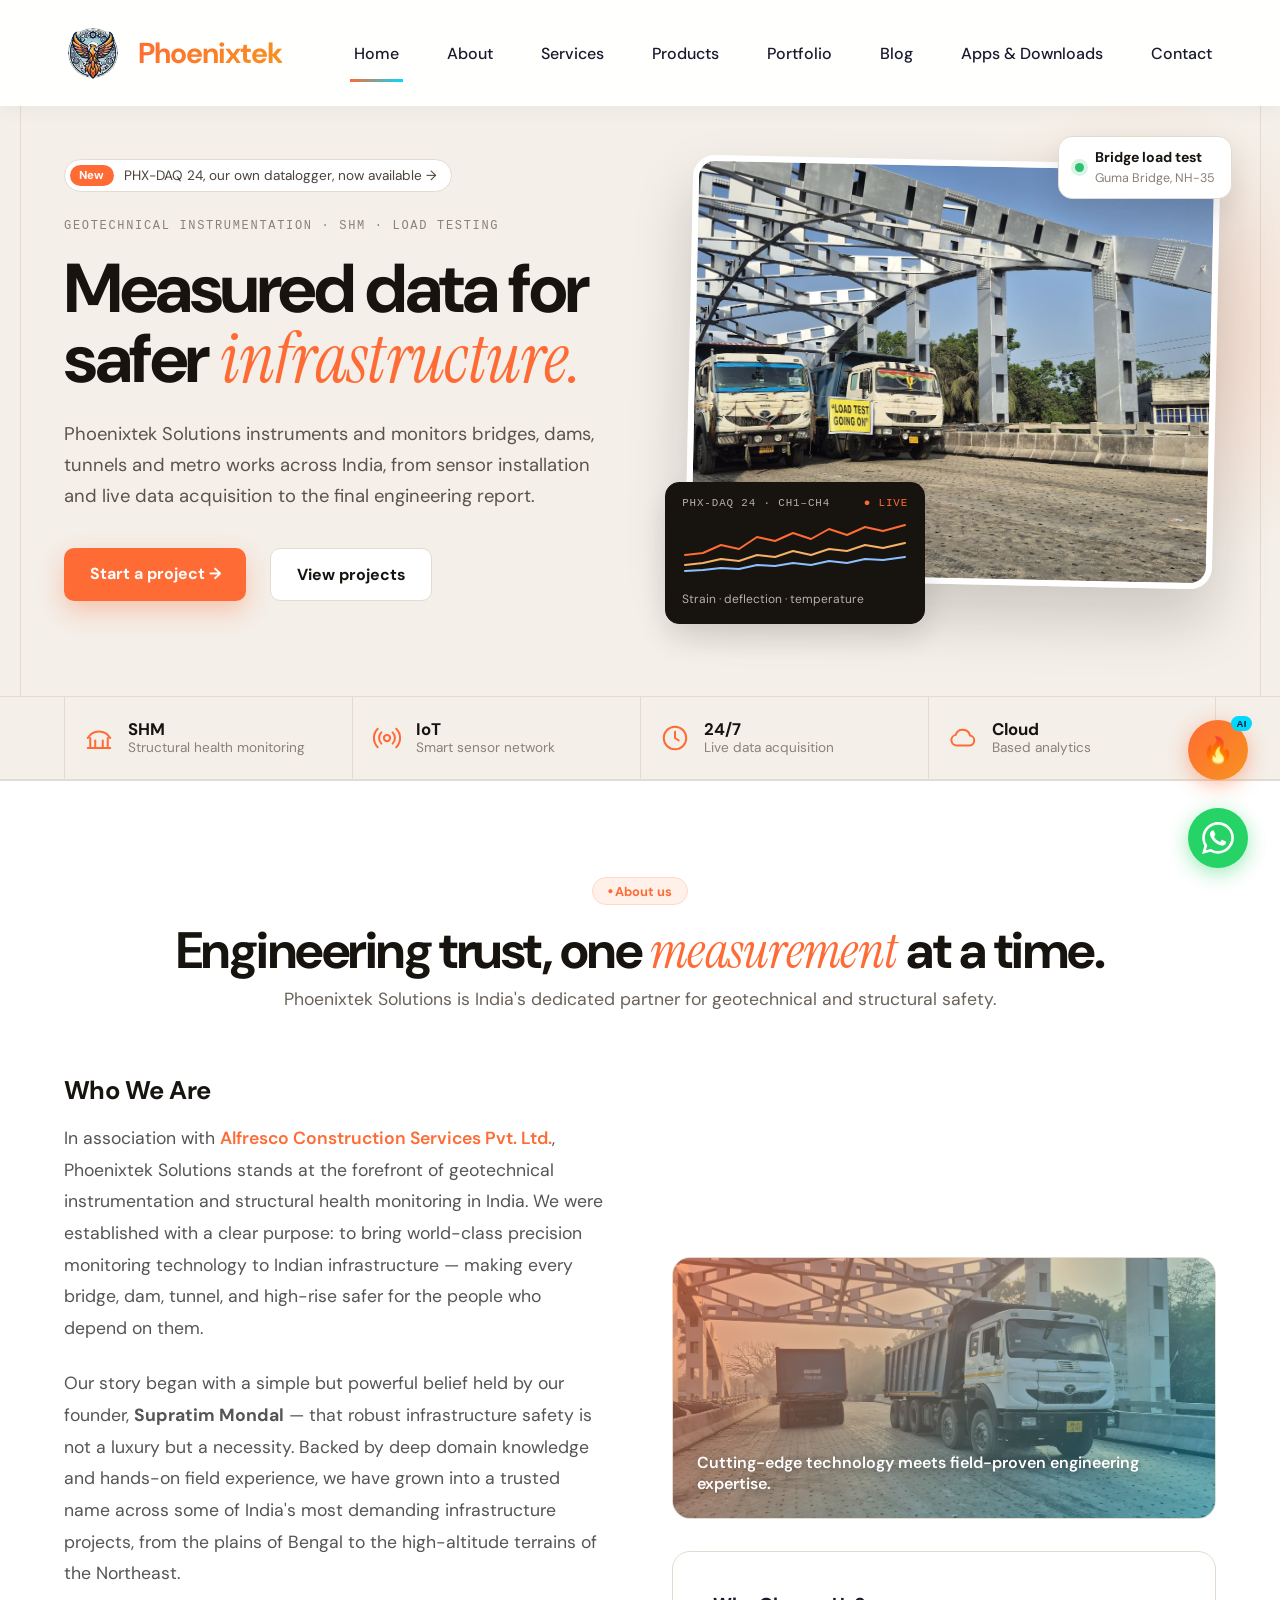
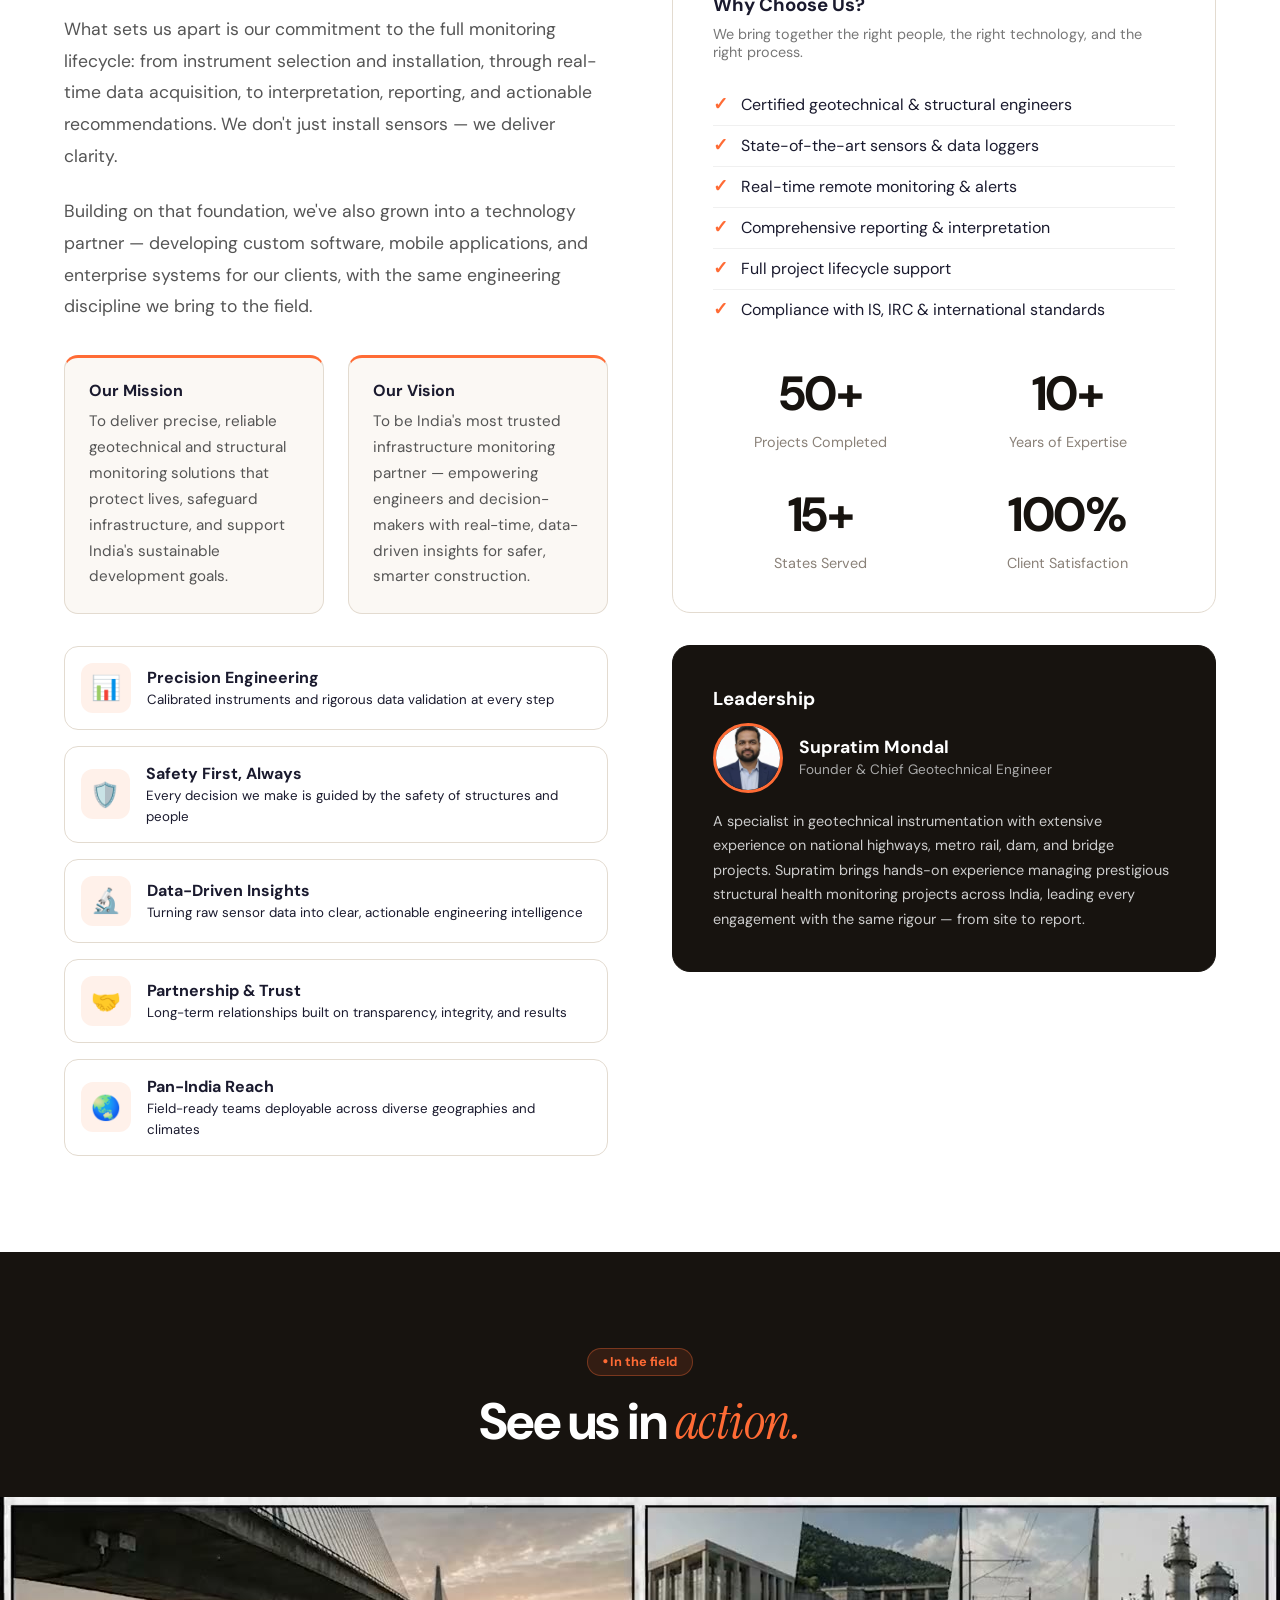
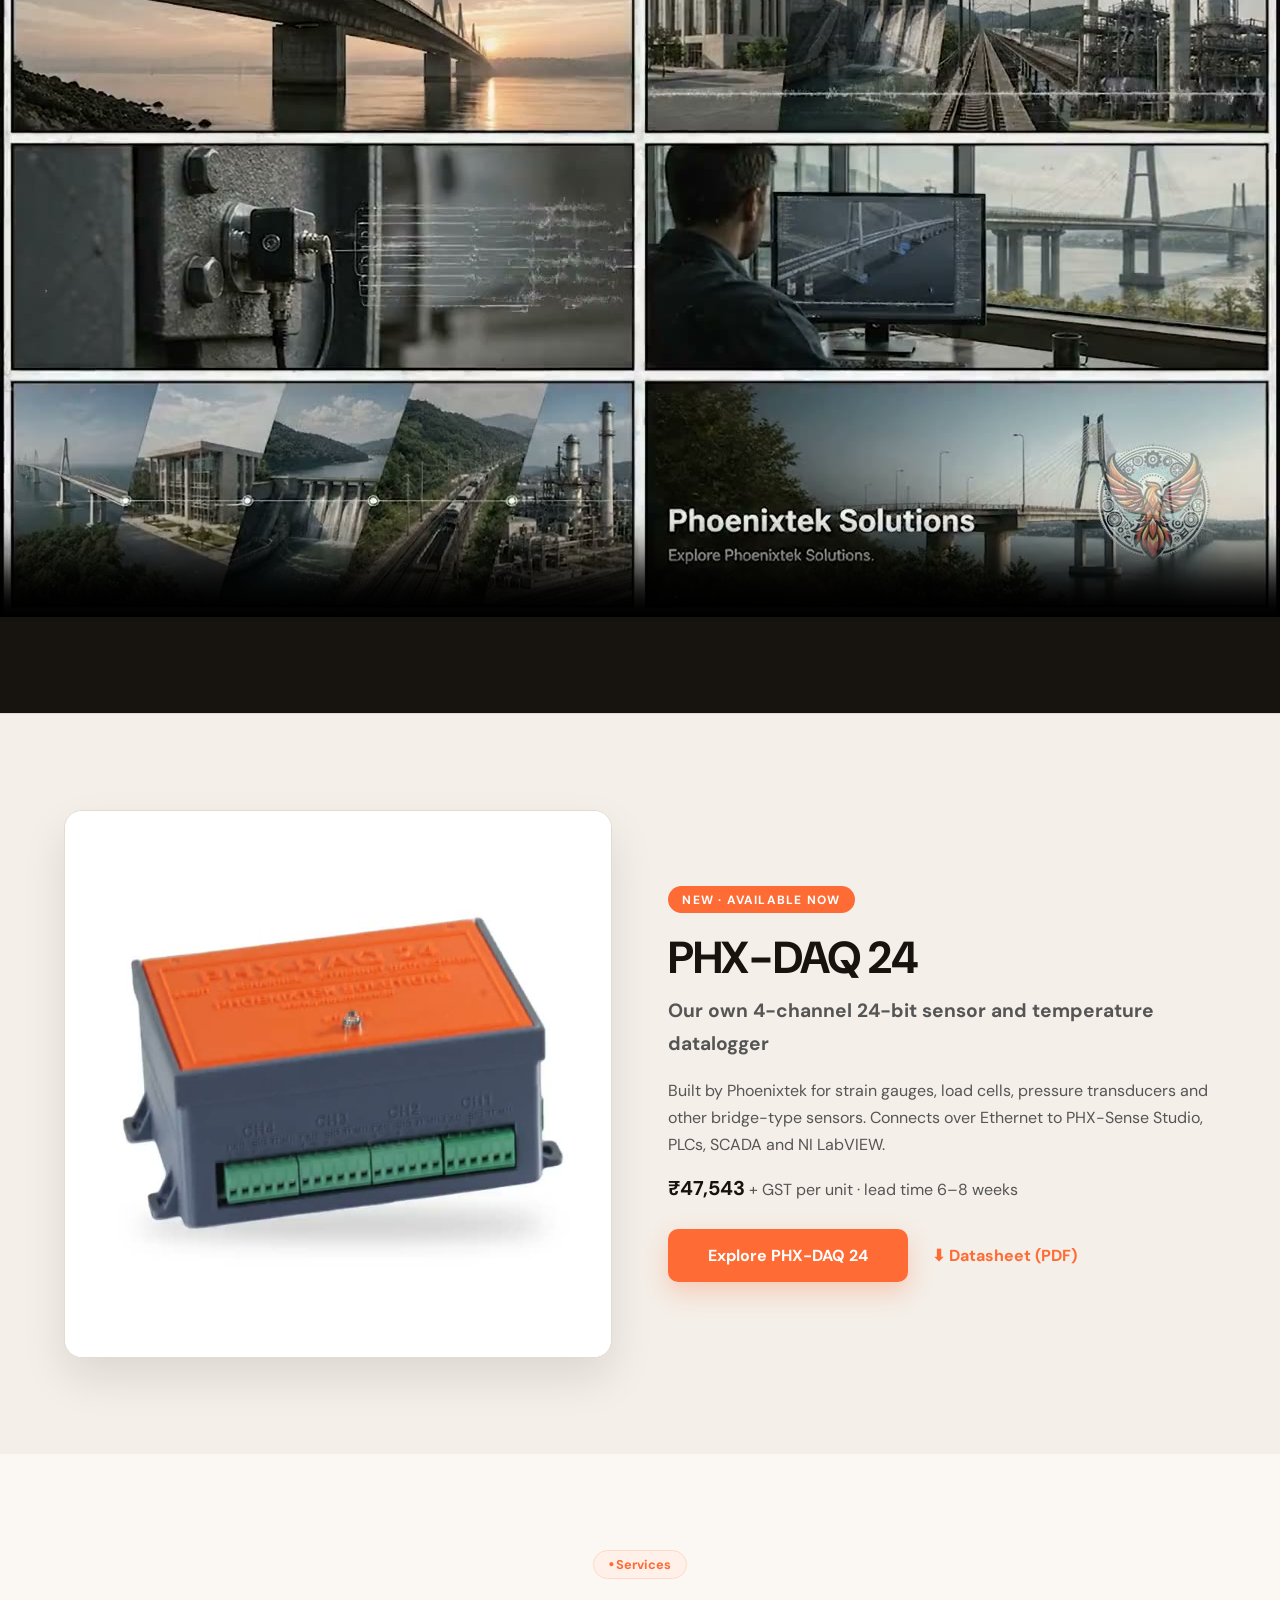
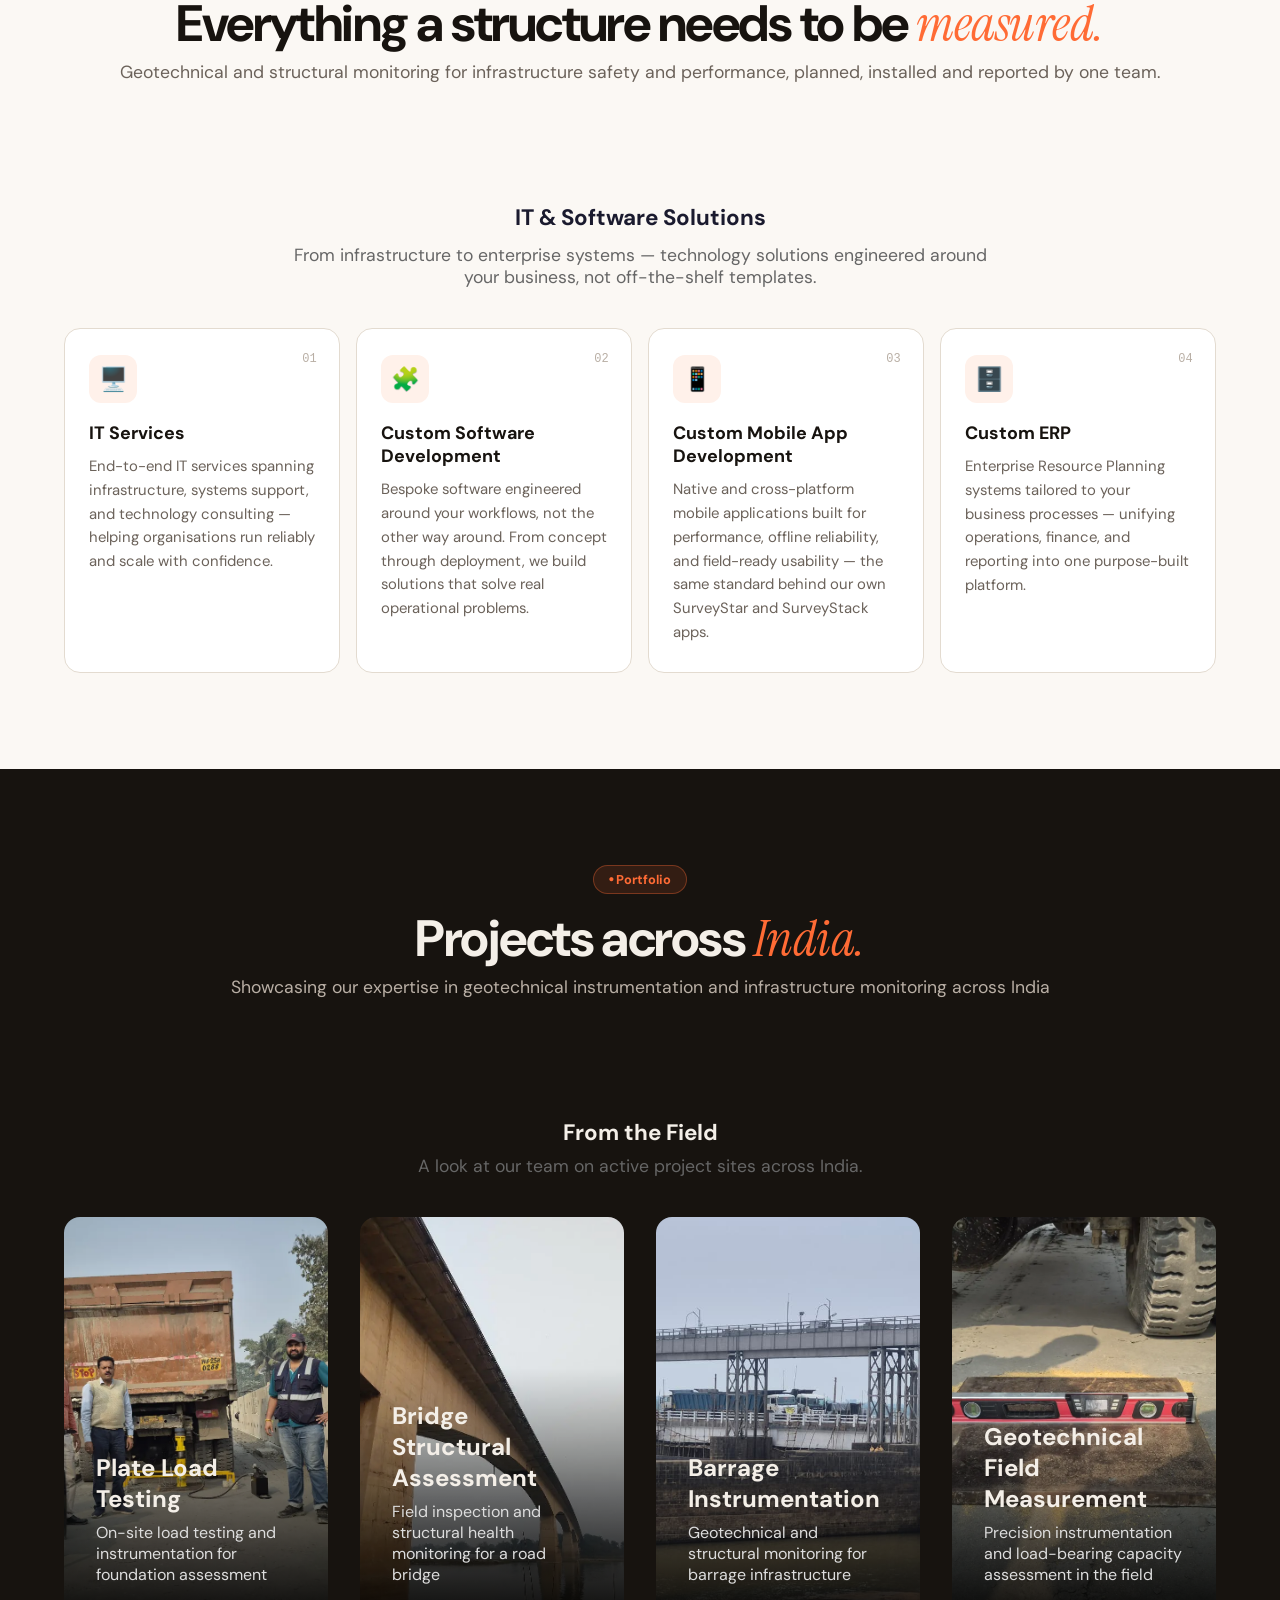
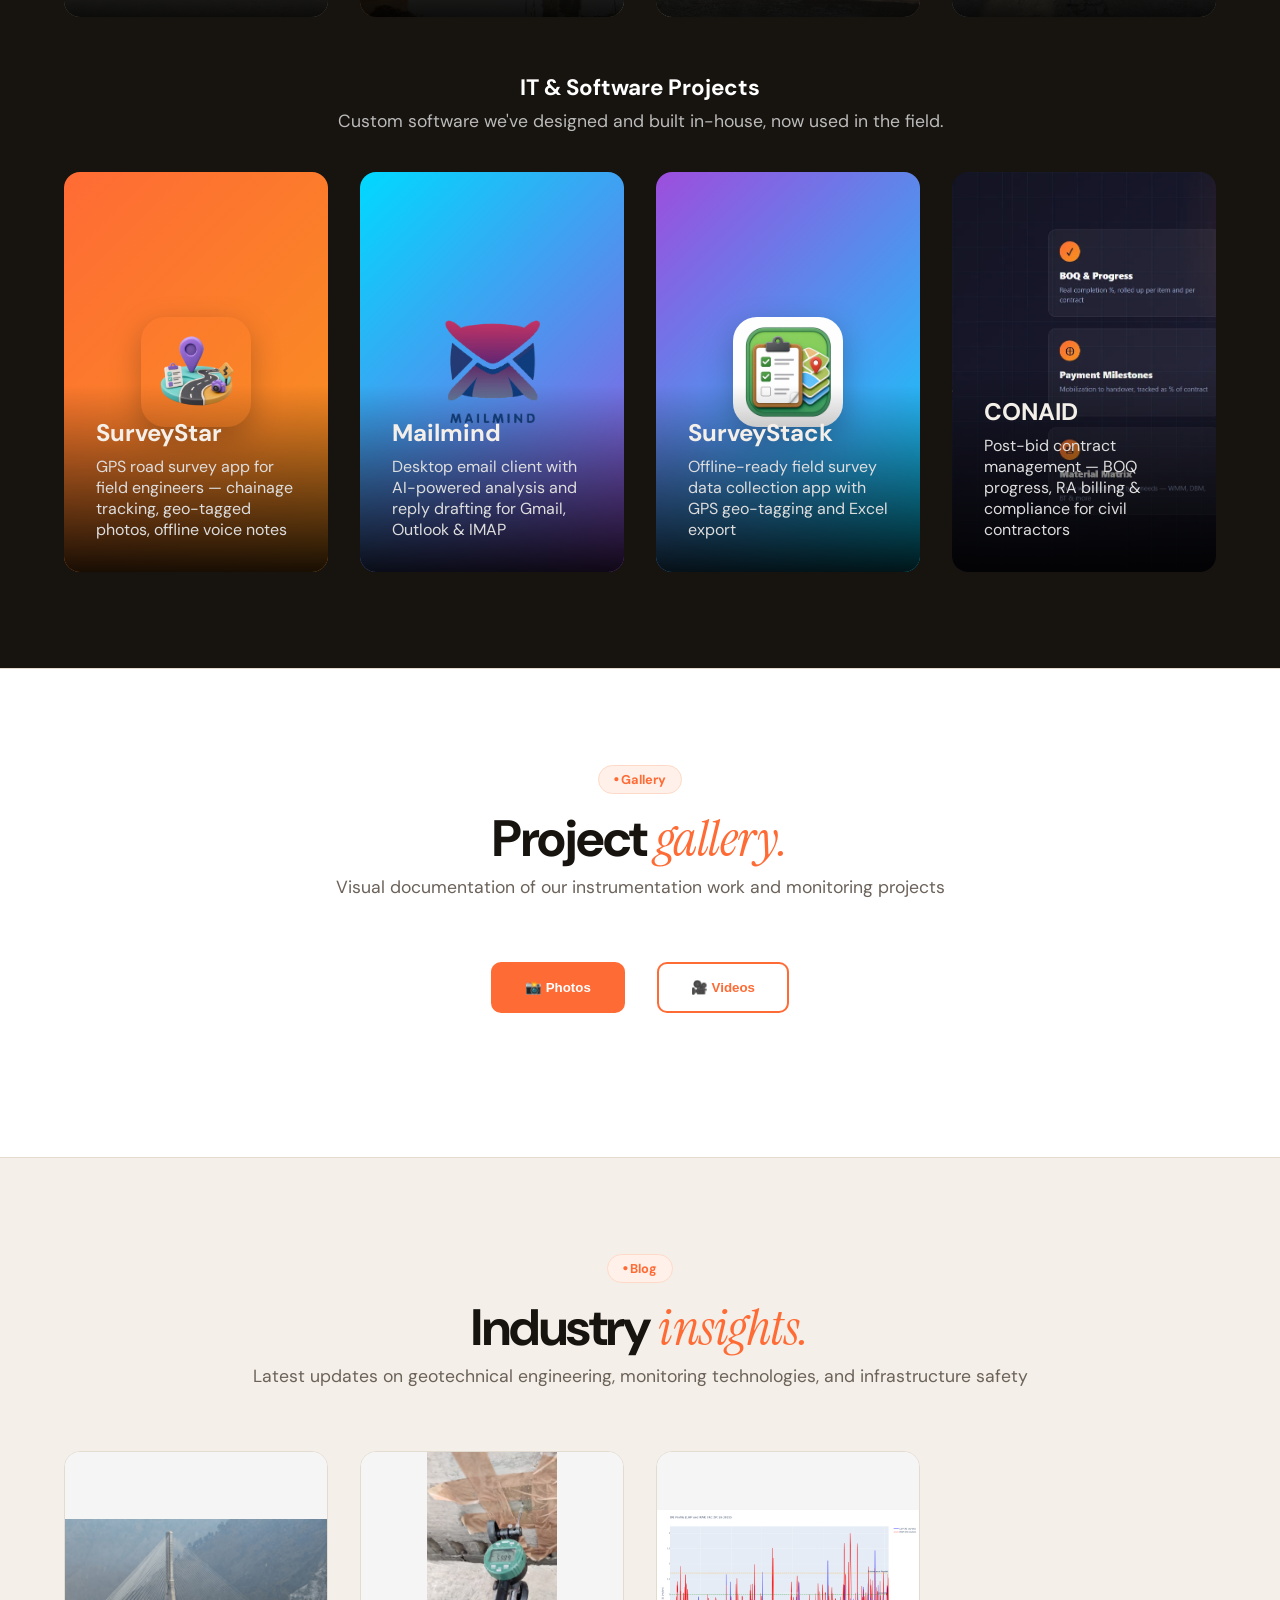
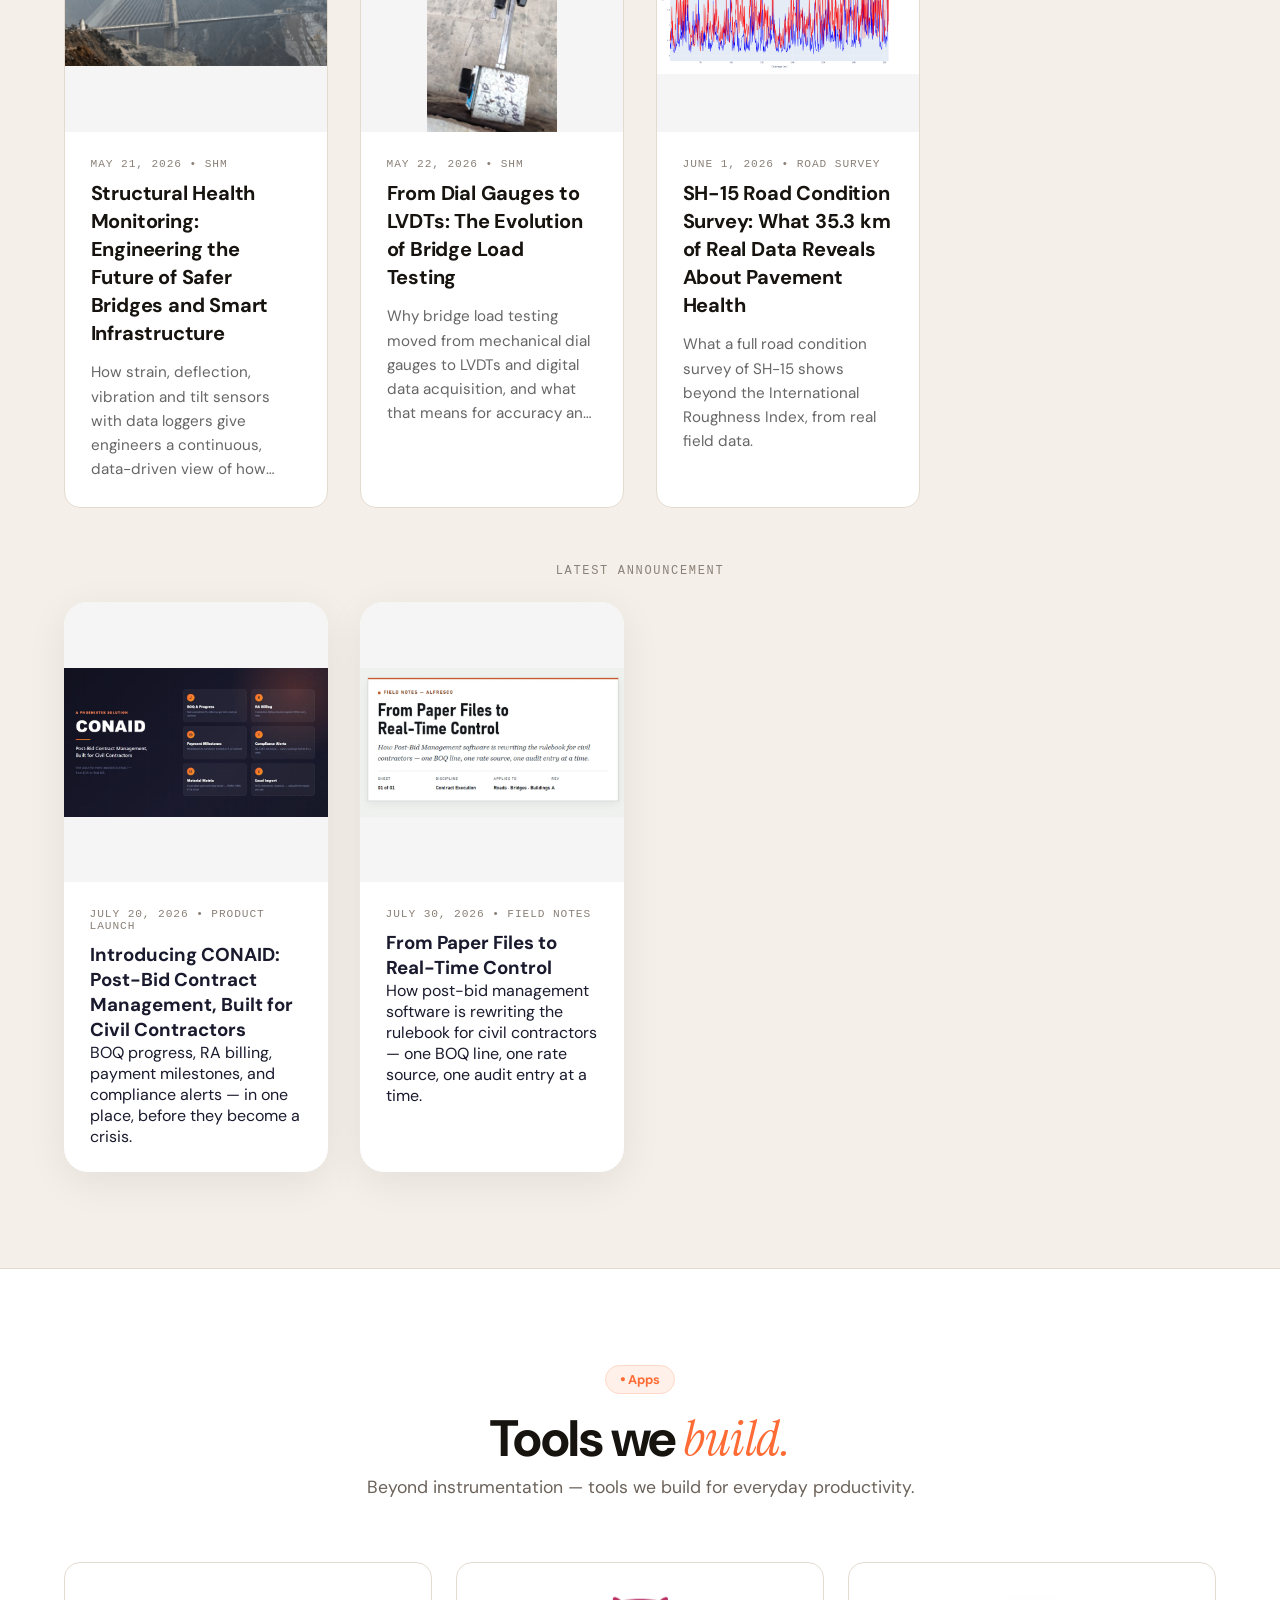
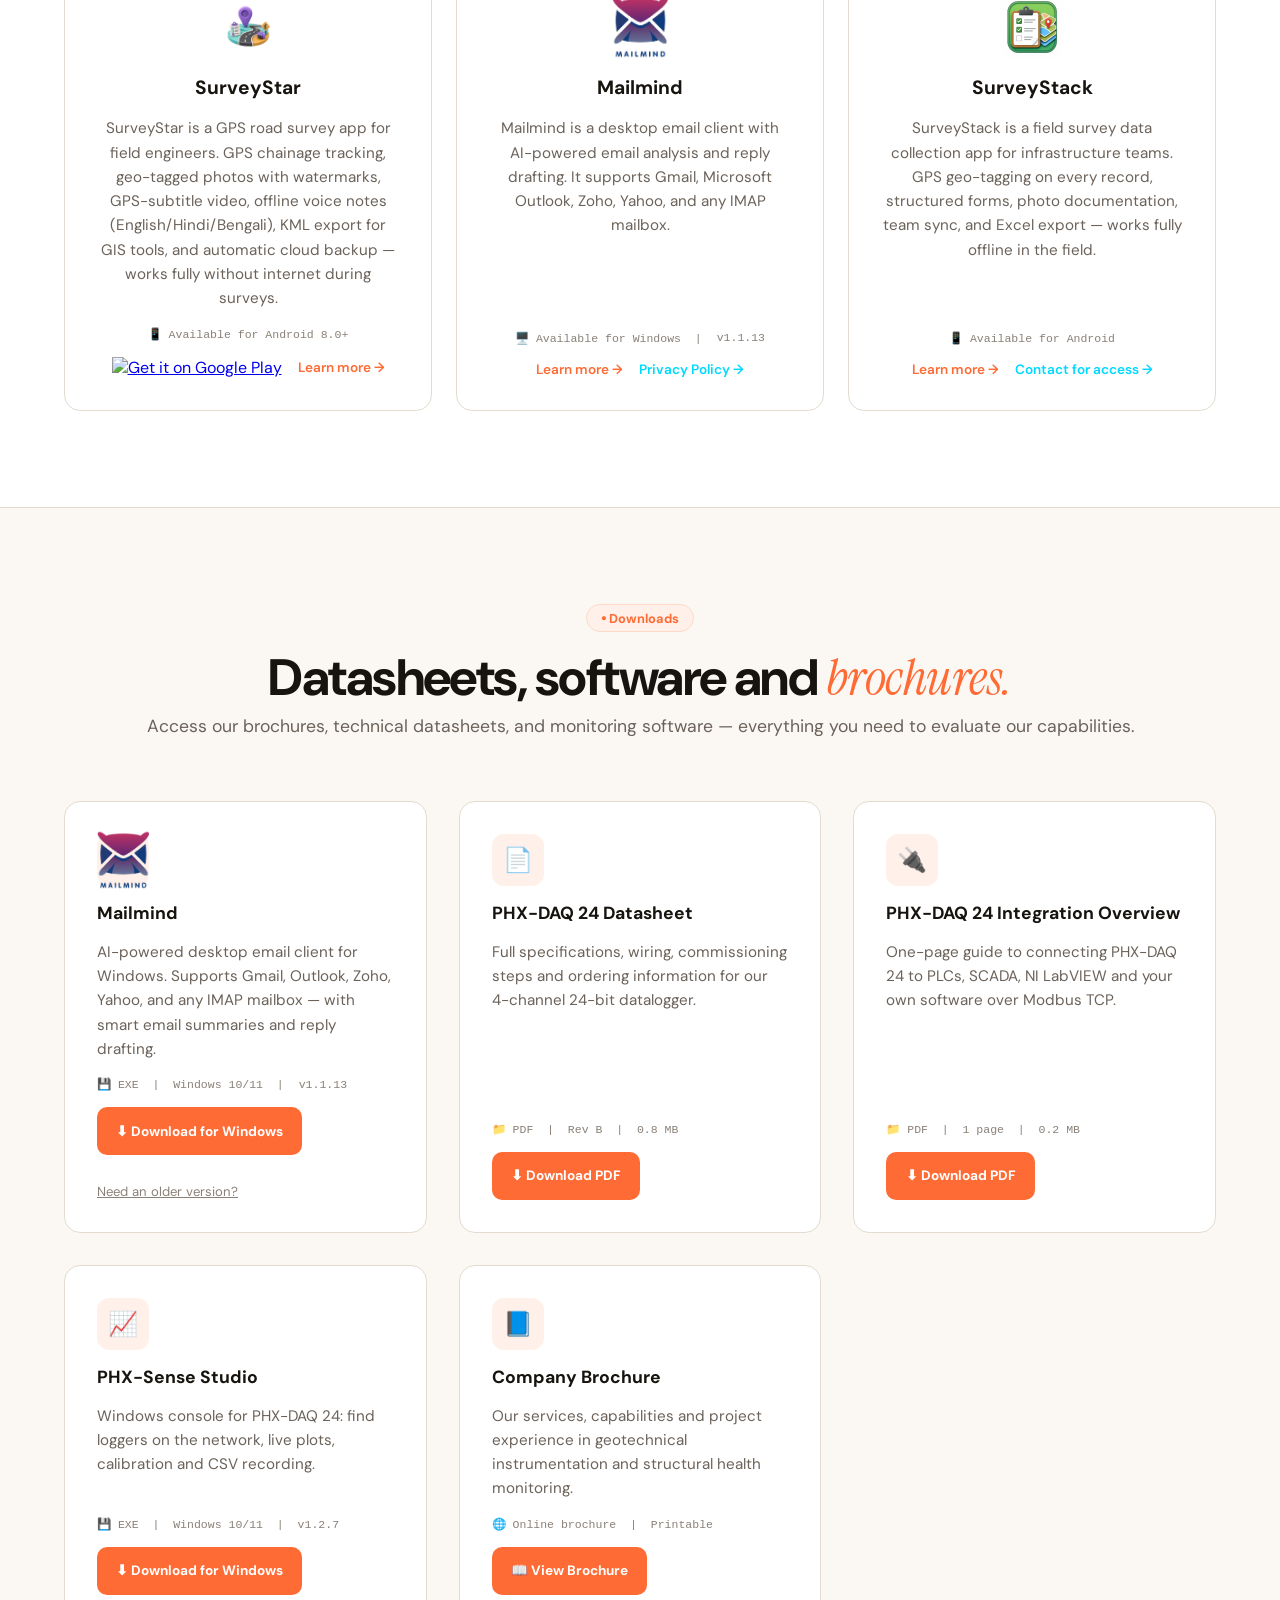
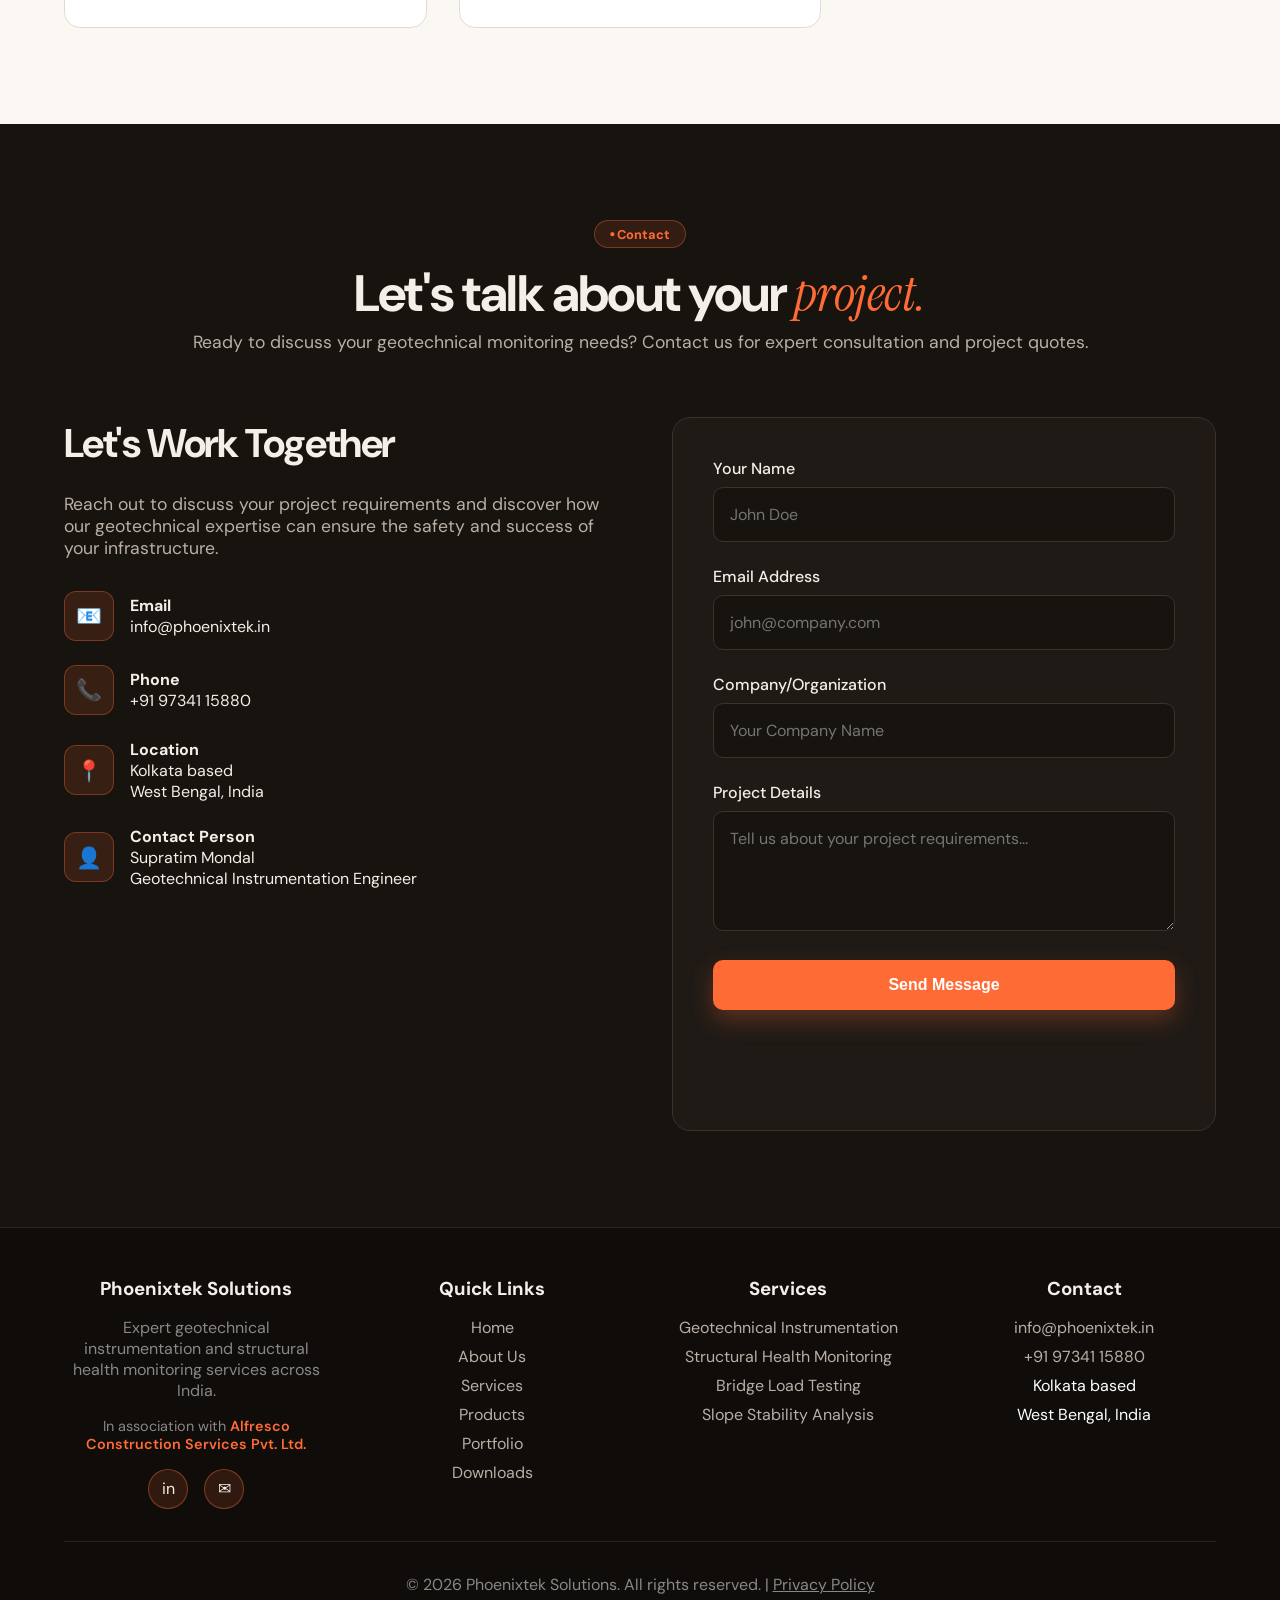
==== commit 4af9ada2: "Update PHX-DAQ 24 datasheet: noise spec, availability, price and lead time - Adds the noise specific" ====
--- a/index.html
+++ b/index.html
@@ -2077,7 +2077,7 @@
                 <p class="fp-price"><strong>₹47,543</strong> + GST per unit · lead time 6–8 weeks</p>
                 <div class="fp-btns">
                     <a href="products.html" class="btn btn-primary">Explore PHX-DAQ 24</a>
-                    <a href="images/products/PHX-DAQ-24_Datasheet_RevB.pdf?v=3" class="fp-link" target="_blank" rel="noopener">⬇ Datasheet (PDF)</a>
+                    <a href="images/products/PHX-DAQ-24_Datasheet_RevB.pdf?v=4" class="fp-link" target="_blank" rel="noopener">⬇ Datasheet (PDF)</a>
                 </div>
             </div>
         </div>
@@ -2430,7 +2430,7 @@
                 <h3>PHX-DAQ 24 Datasheet</h3>
                 <p>Full specifications, wiring, commissioning steps and ordering information for our 4-channel 24-bit datalogger.</p>
                 <div class="download-meta">📁 PDF &nbsp;|&nbsp; Rev B &nbsp;|&nbsp; 0.8 MB</div>
-                <a href="images/products/PHX-DAQ-24_Datasheet_RevB.pdf?v=3" target="_blank" rel="noopener" class="download-btn">⬇ Download PDF</a>
+                <a href="images/products/PHX-DAQ-24_Datasheet_RevB.pdf?v=4" target="_blank" rel="noopener" class="download-btn">⬇ Download PDF</a>
             </div>
             <div class="download-card">
                 <div class="download-icon">🔌</div>
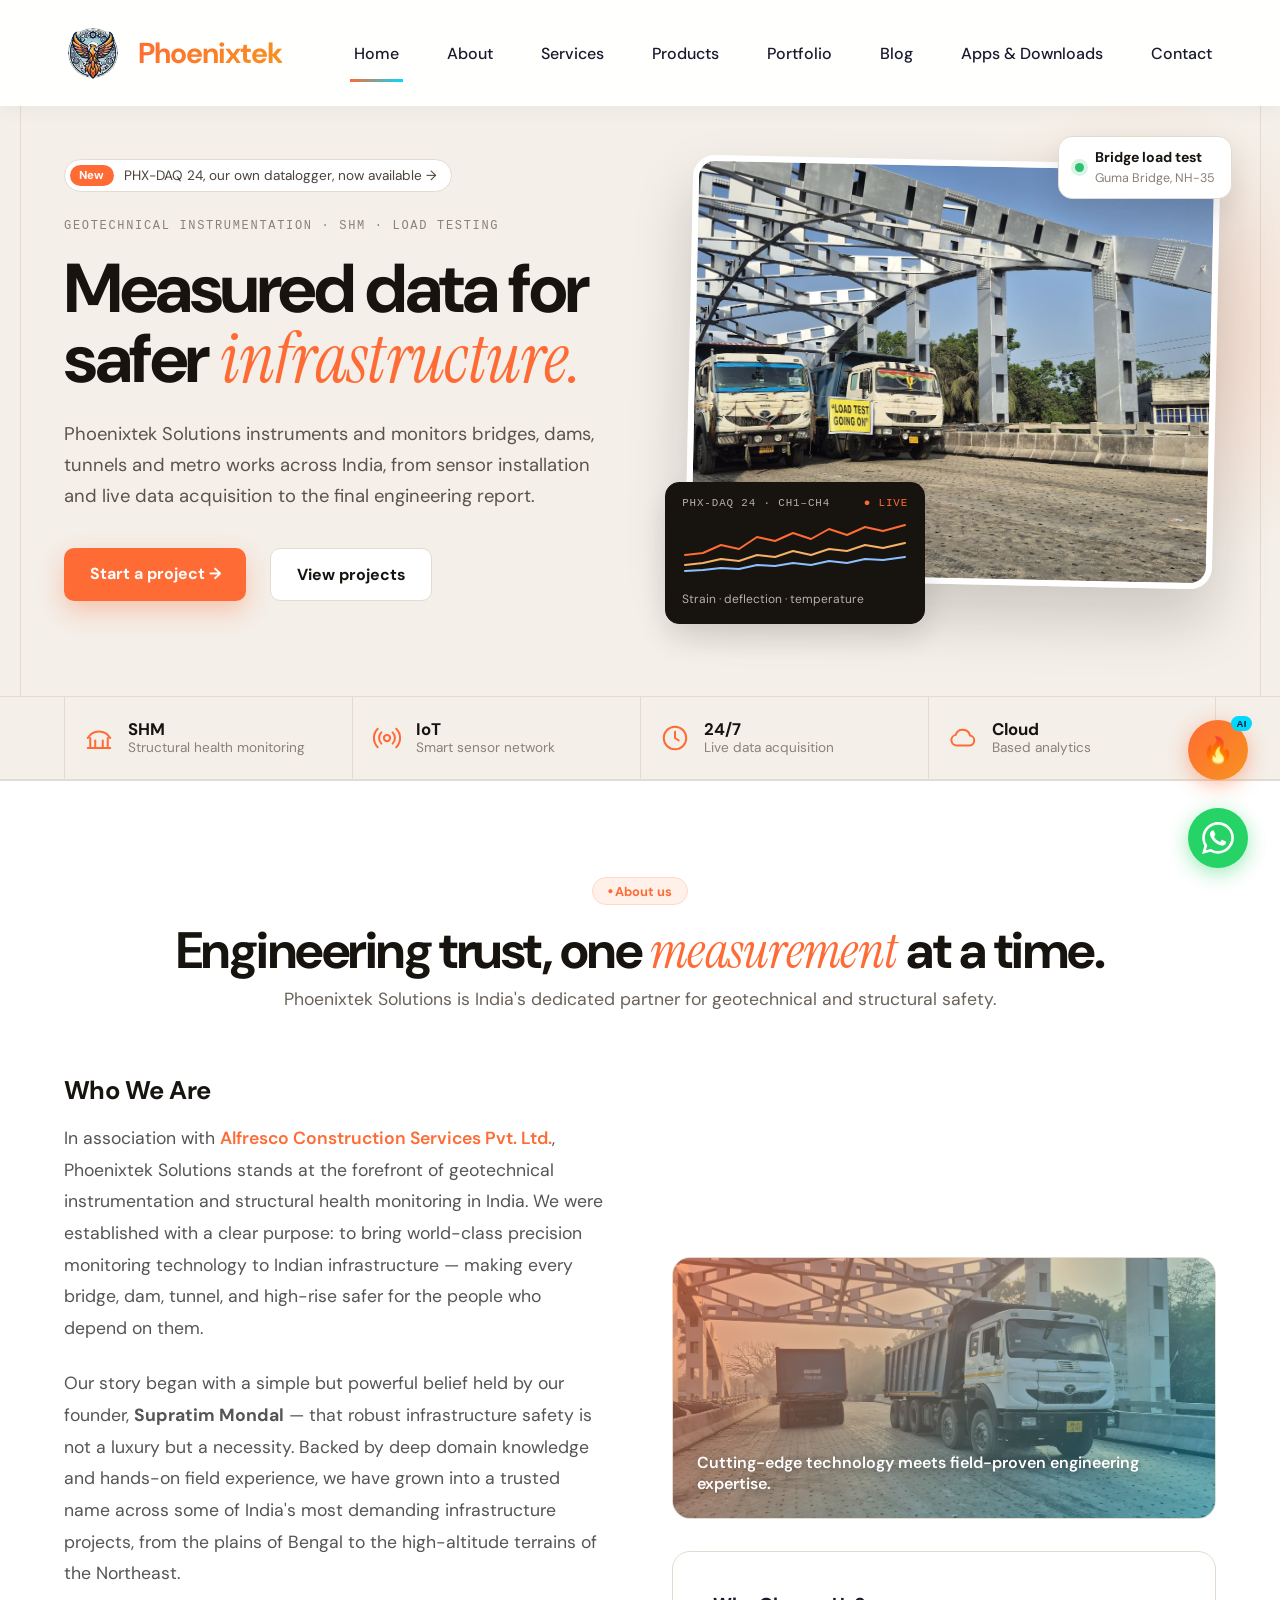
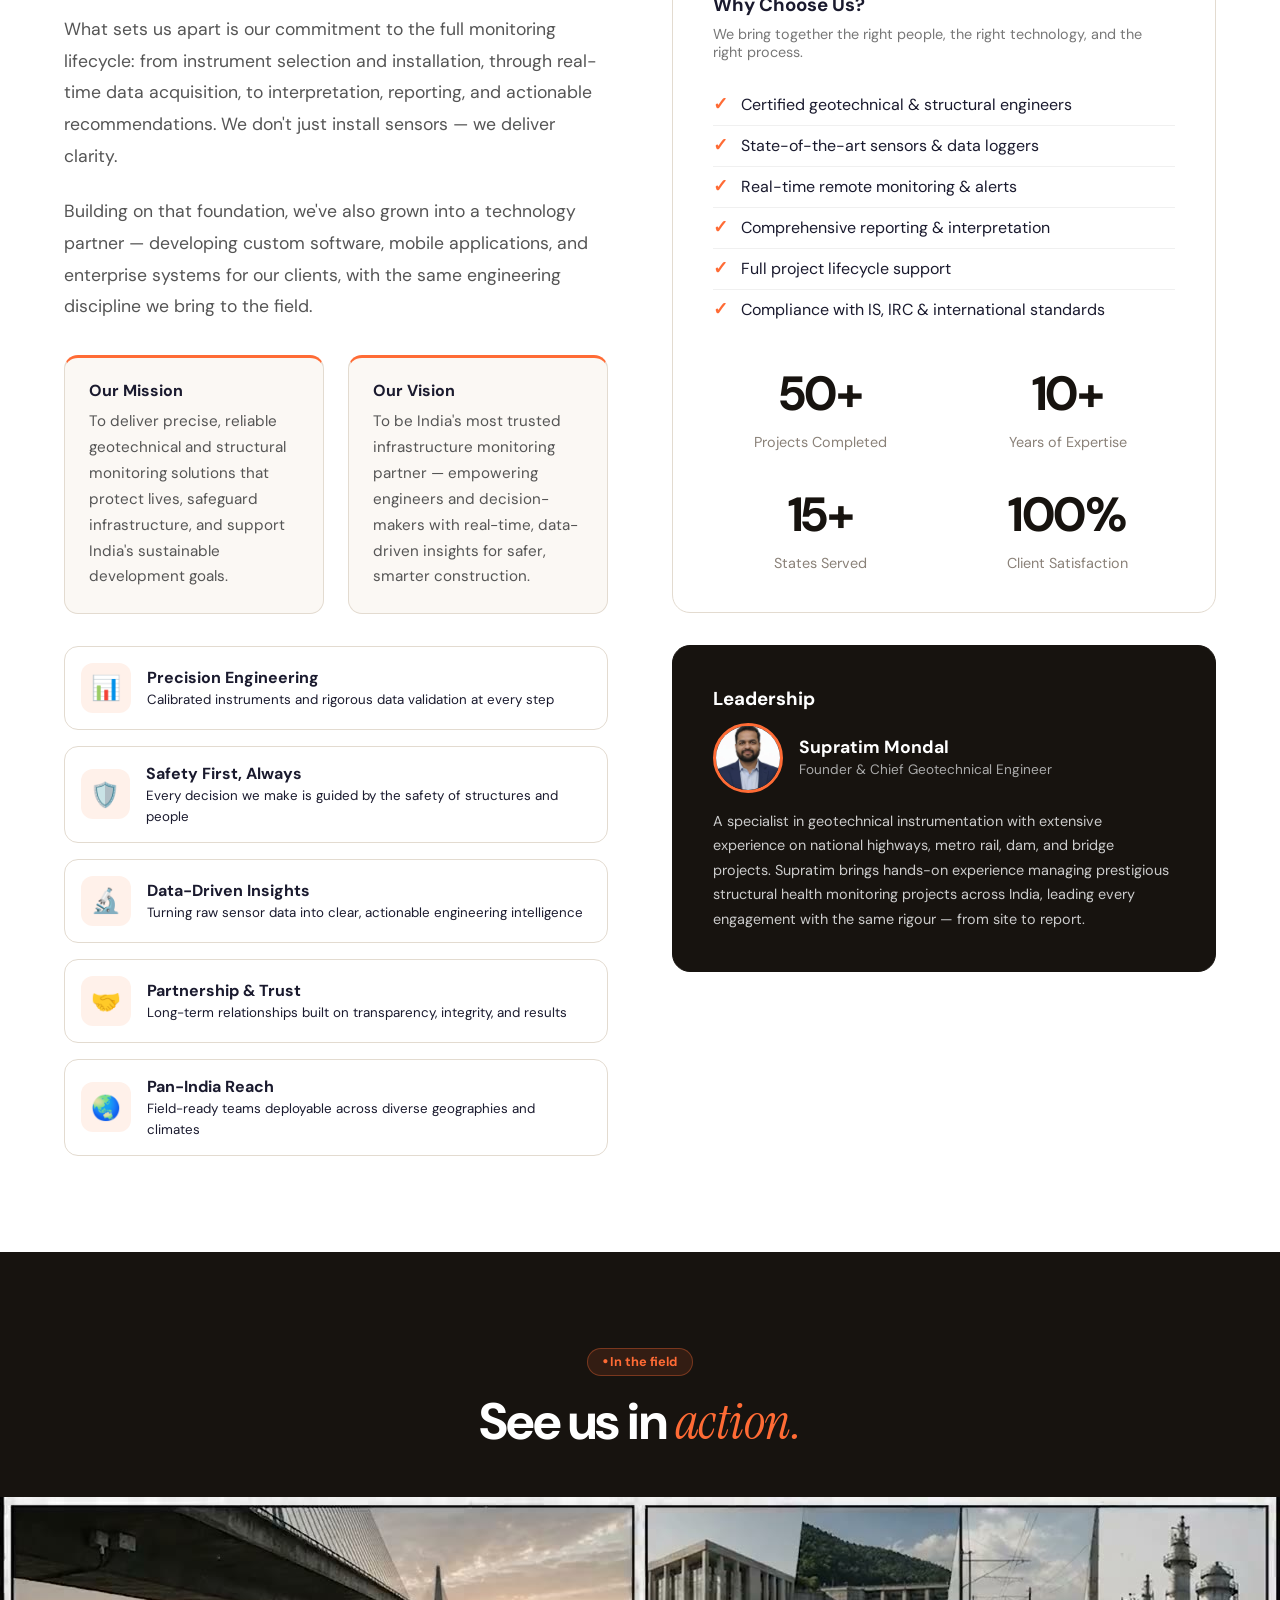
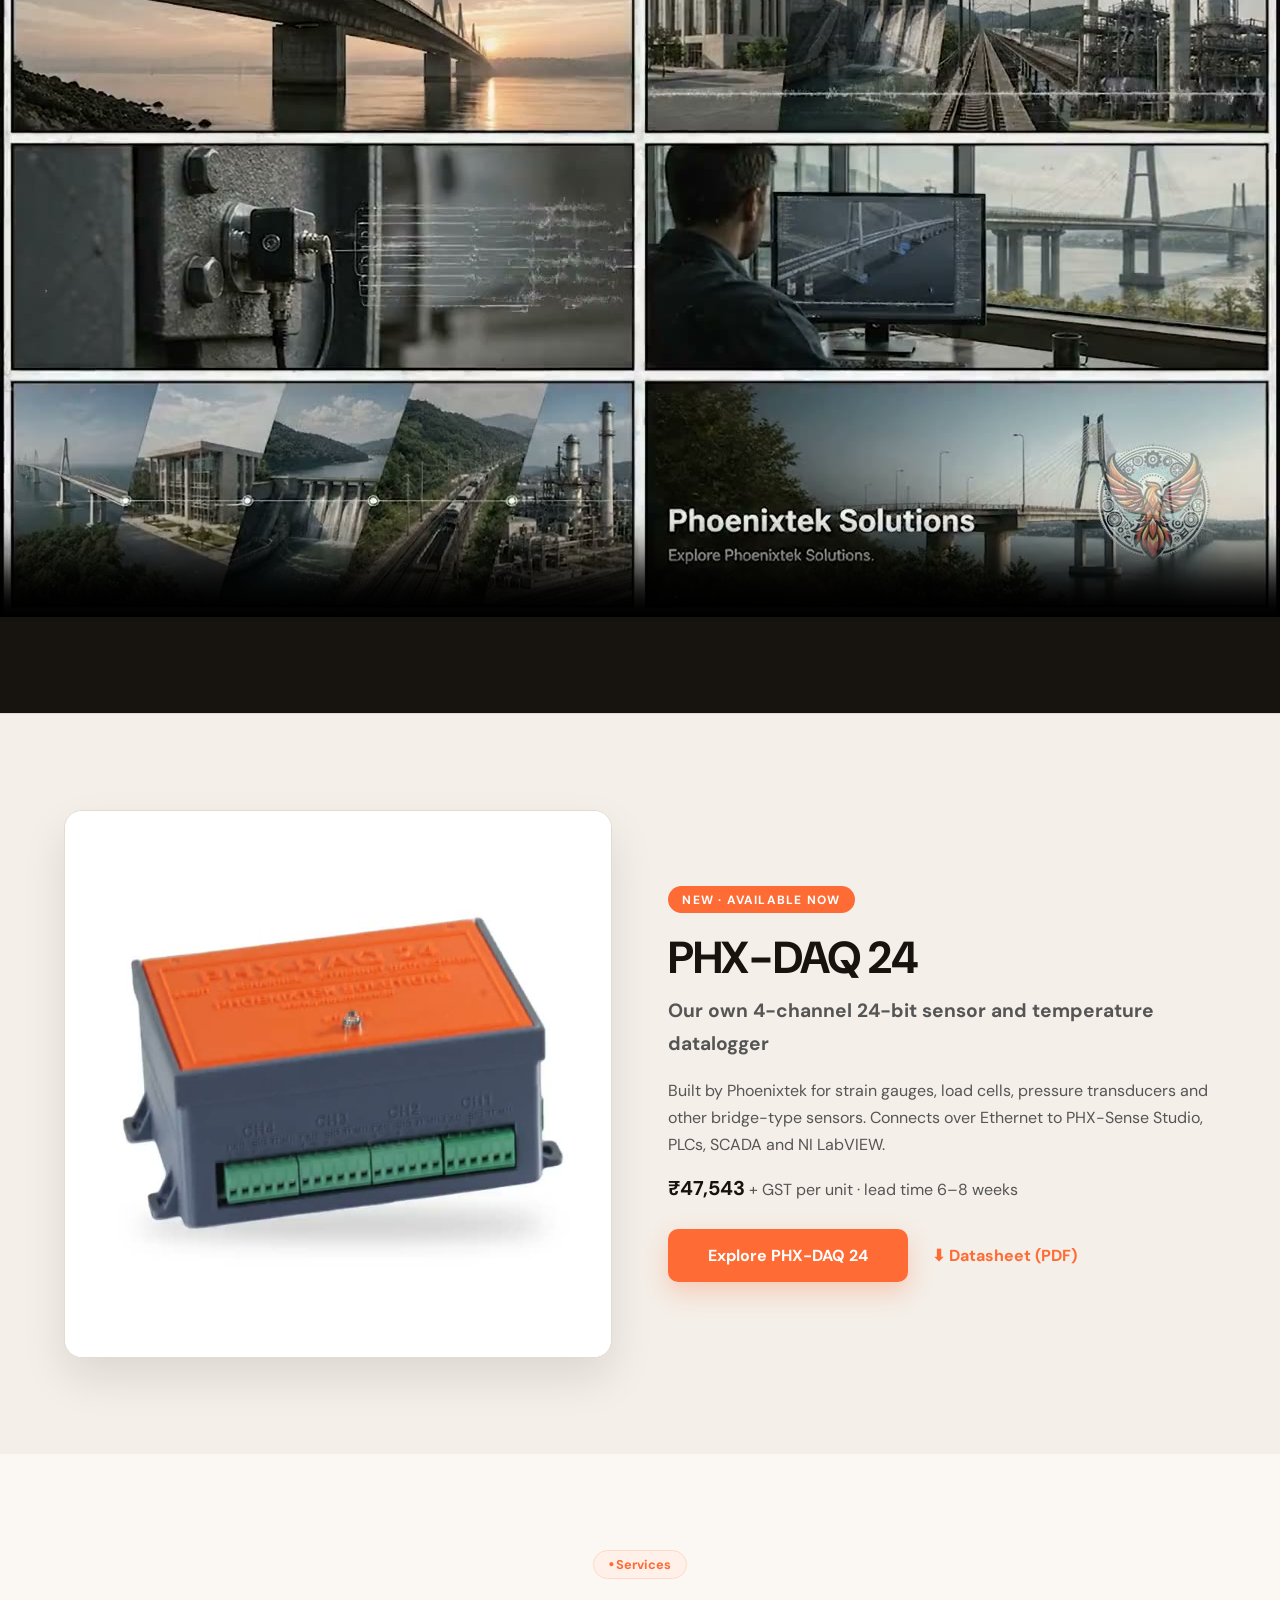
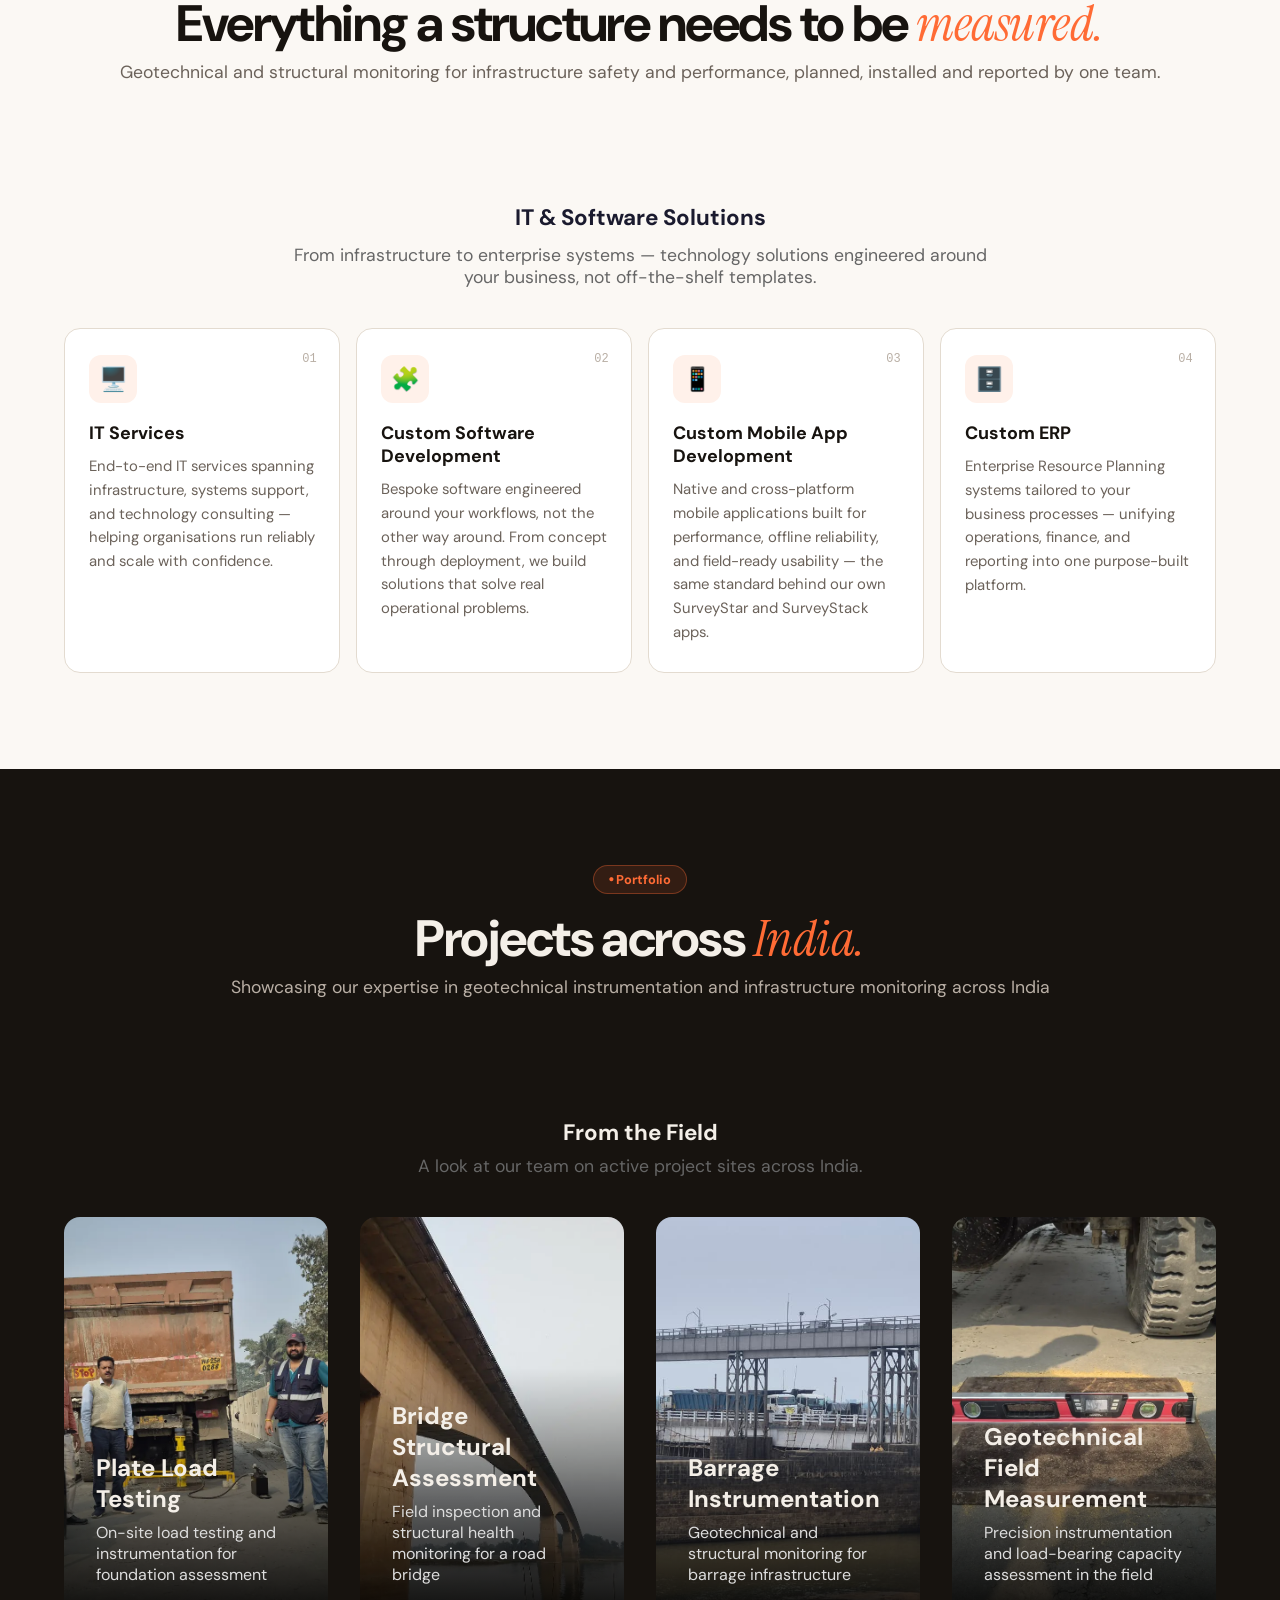
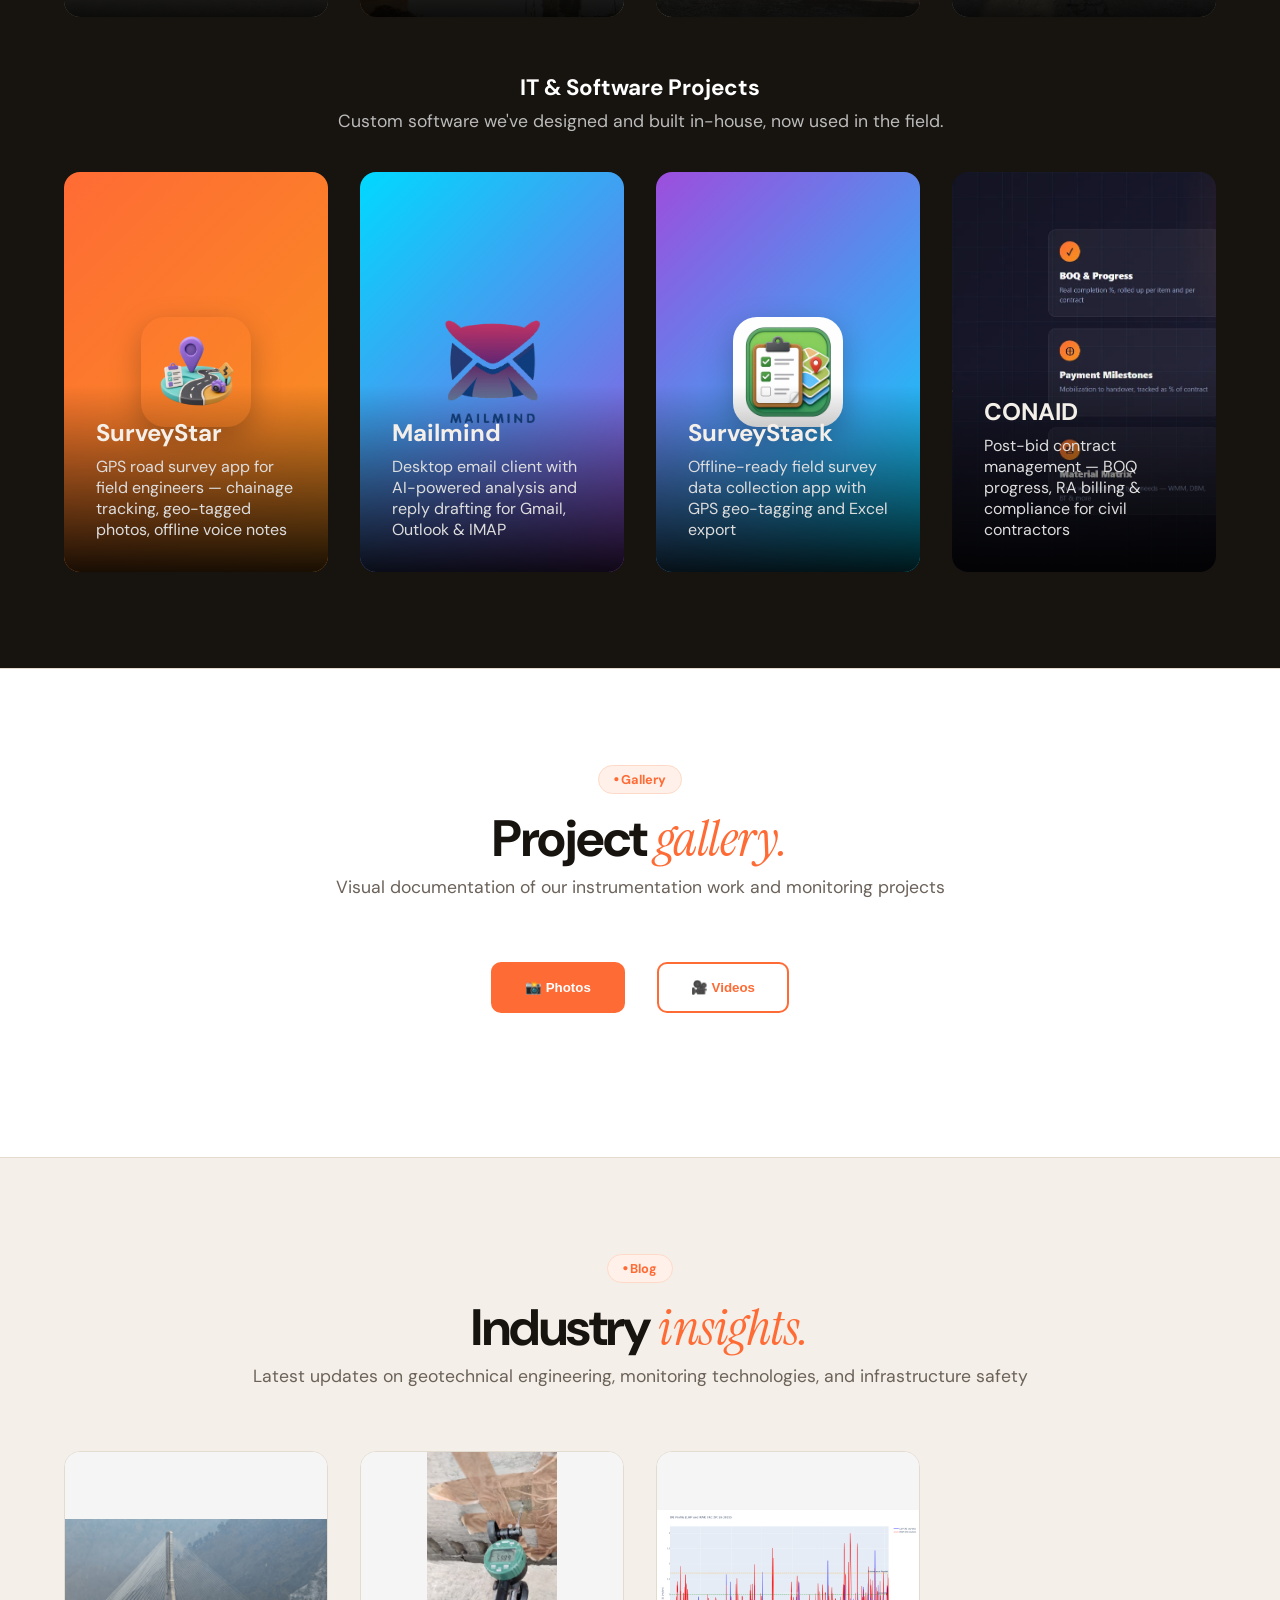
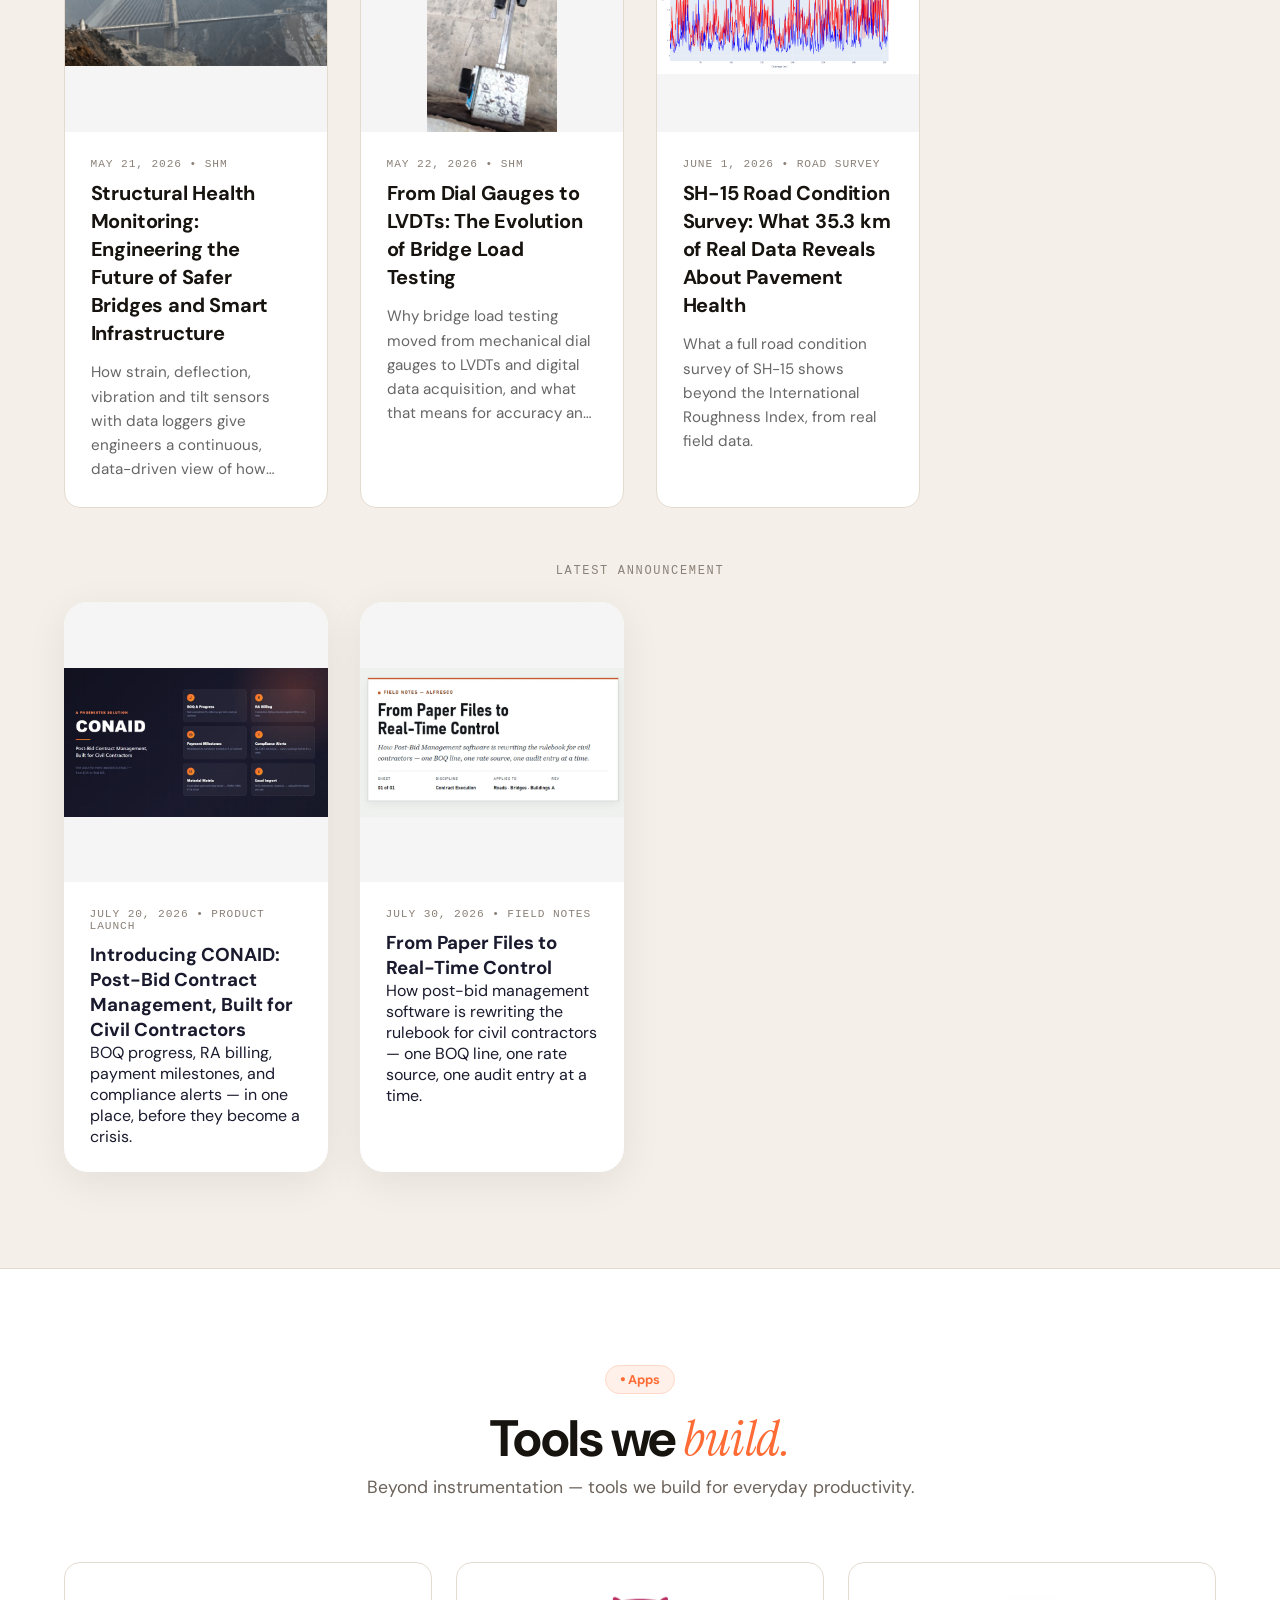
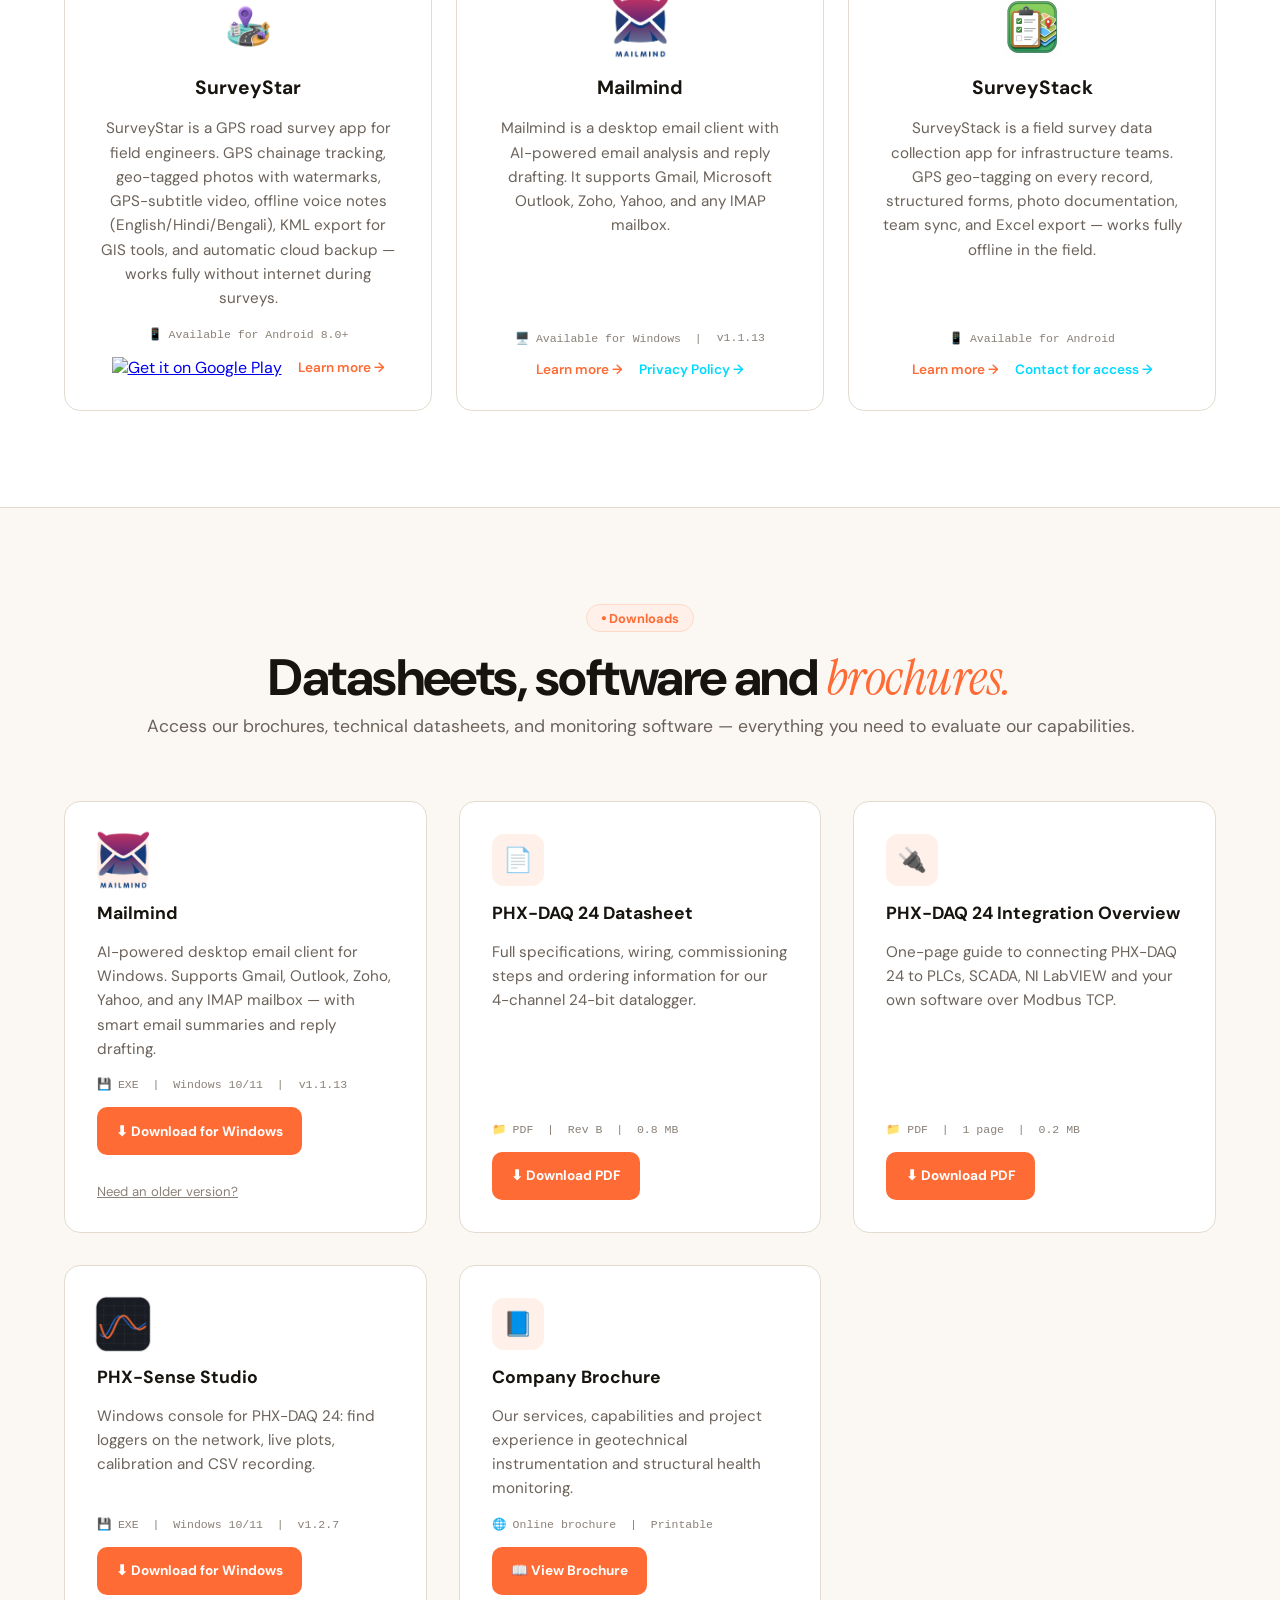
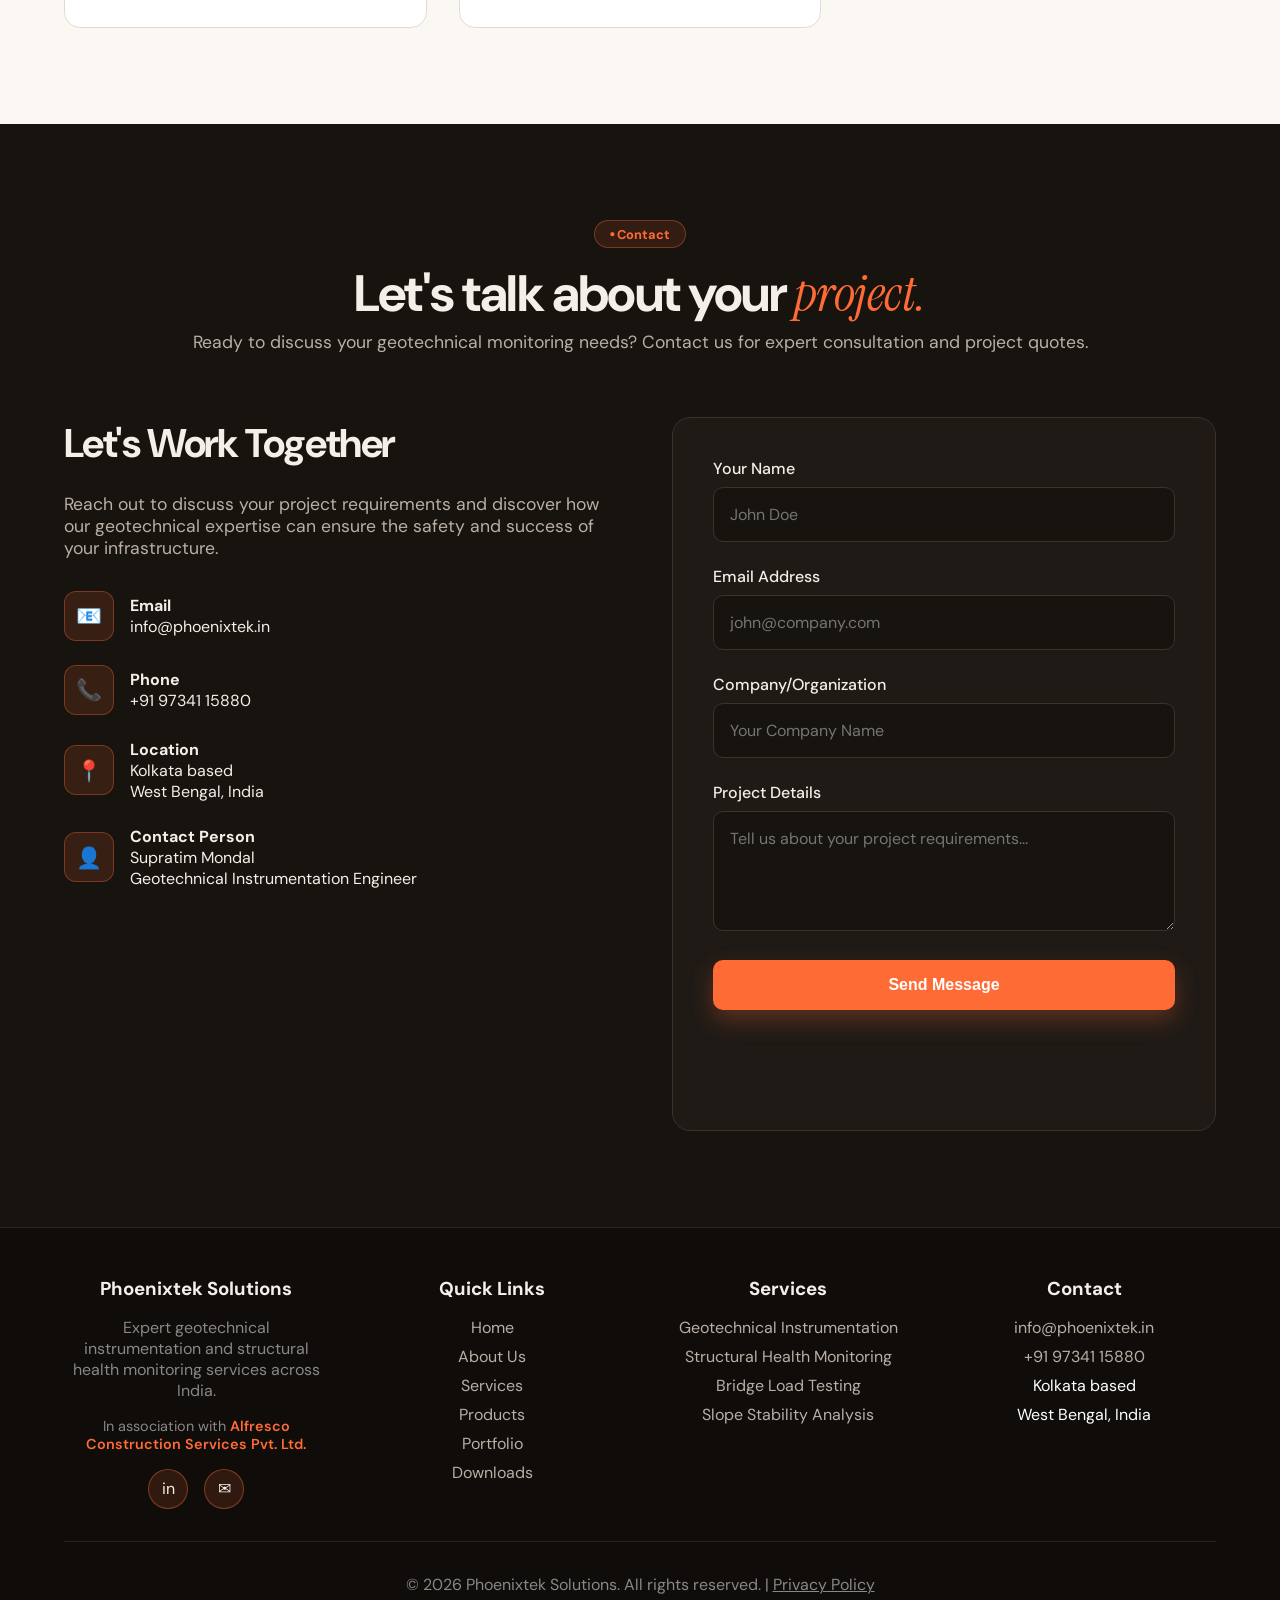
==== commit ca63e8b1: "Use the PHX-Sense Studio app icon on the homepage download card and products page Co-Authored-By: Cl" ====
--- a/index.html
+++ b/index.html
@@ -2440,7 +2440,7 @@
                 <a href="images/products/PHX-DAQ-24_Integration_Overview.pdf?v=2" target="_blank" rel="noopener" class="download-btn">⬇ Download PDF</a>
             </div>
             <div class="download-card">
-                <div class="download-icon">📈</div>
+                <div class="download-icon"><img src="images/products/phx-sense-studio-icon.png" alt="PHX-Sense Studio" width="60" height="60" loading="lazy" style="width:60px;height:60px;object-fit:contain;"></div>
                 <h3>PHX-Sense Studio</h3>
                 <p>Windows console for PHX-DAQ 24: find loggers on the network, live plots, calibration and CSV recording.</p>
                 <div class="download-meta">💾 EXE &nbsp;|&nbsp; Windows 10/11 &nbsp;|&nbsp; v1.2.7</div>
